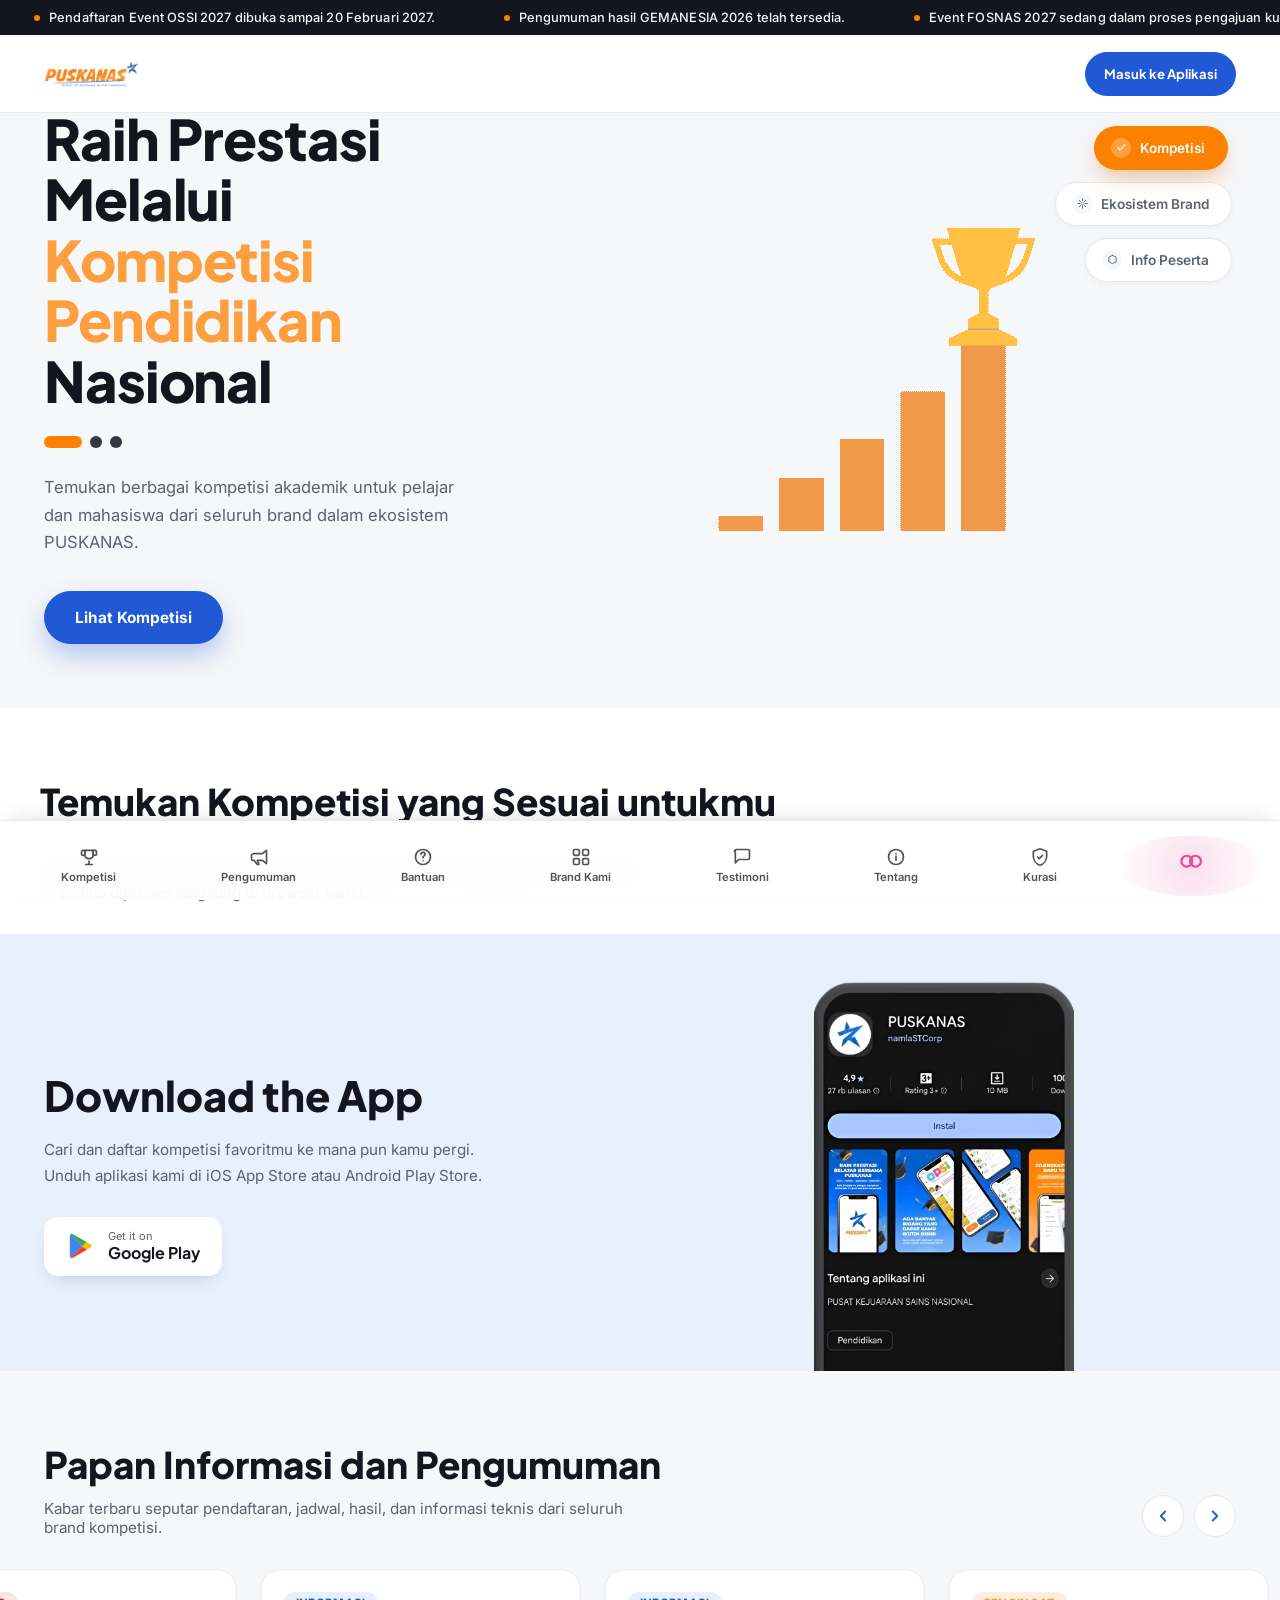
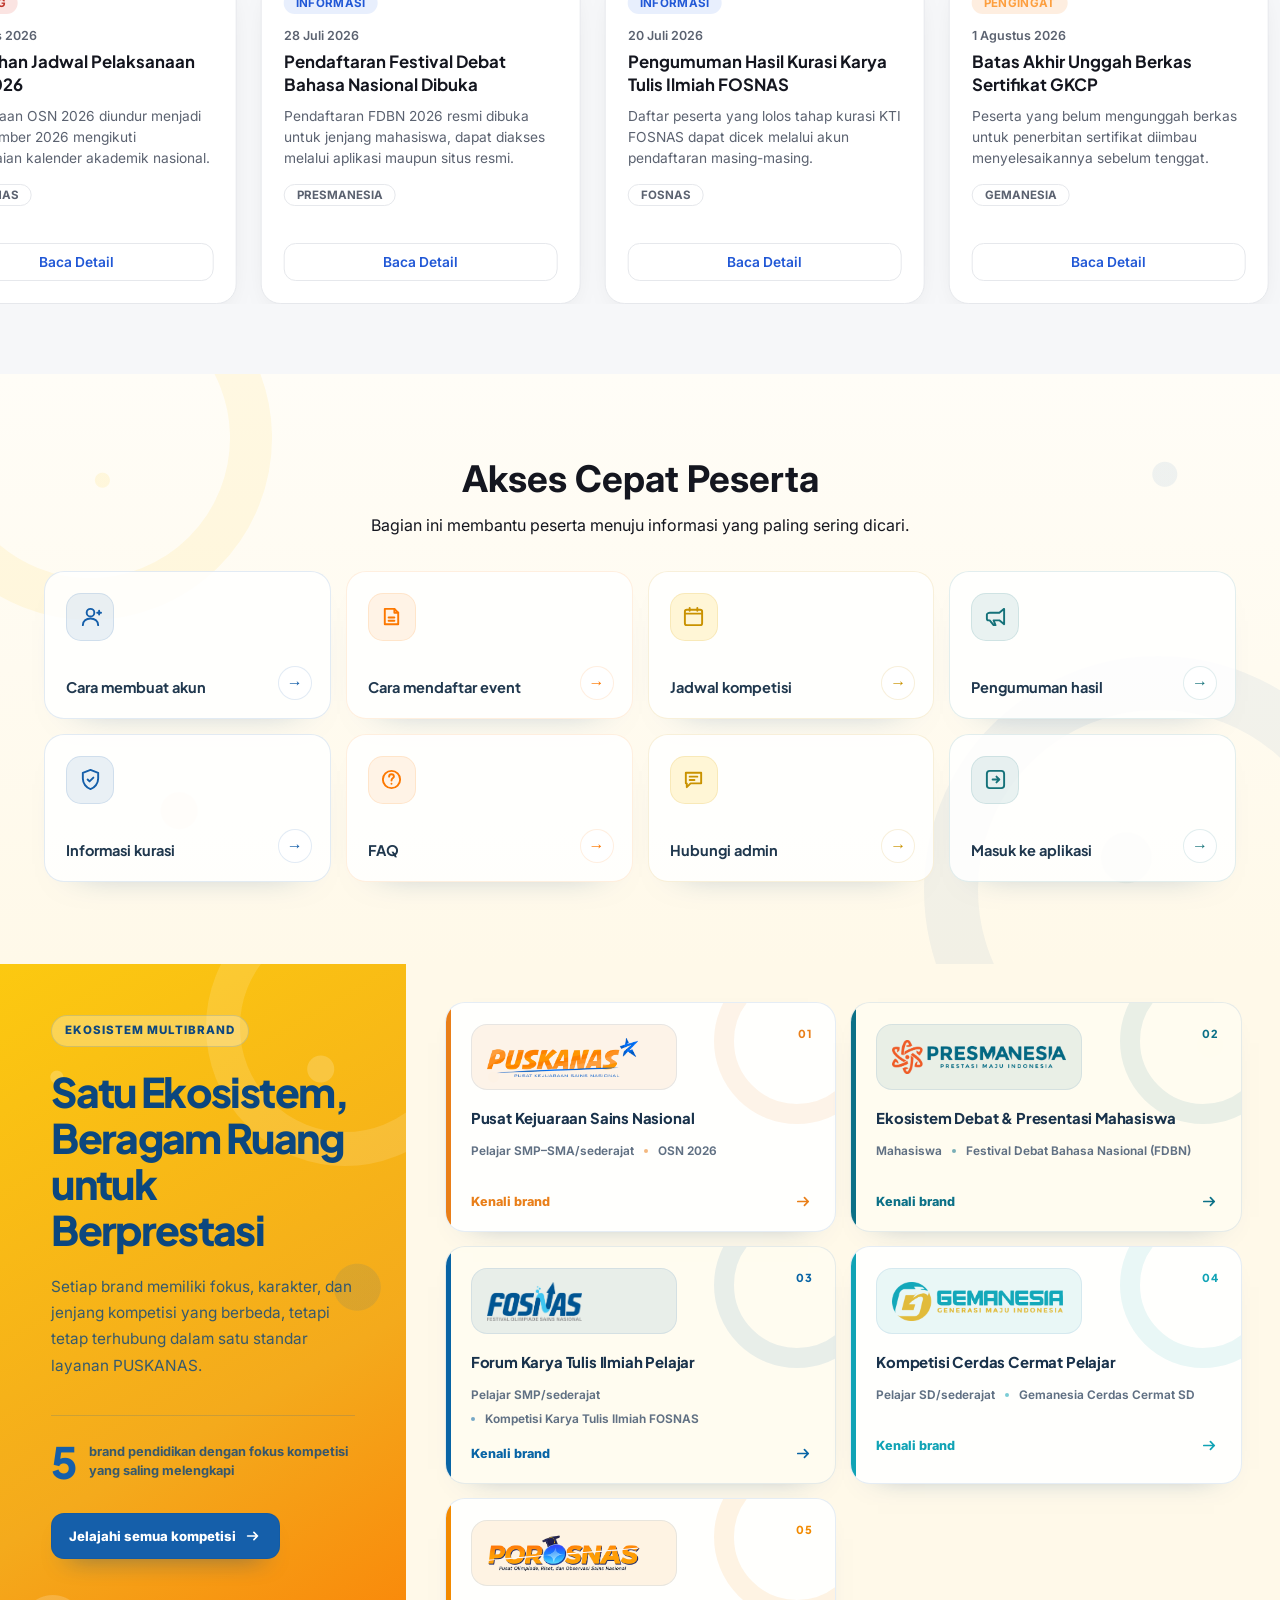
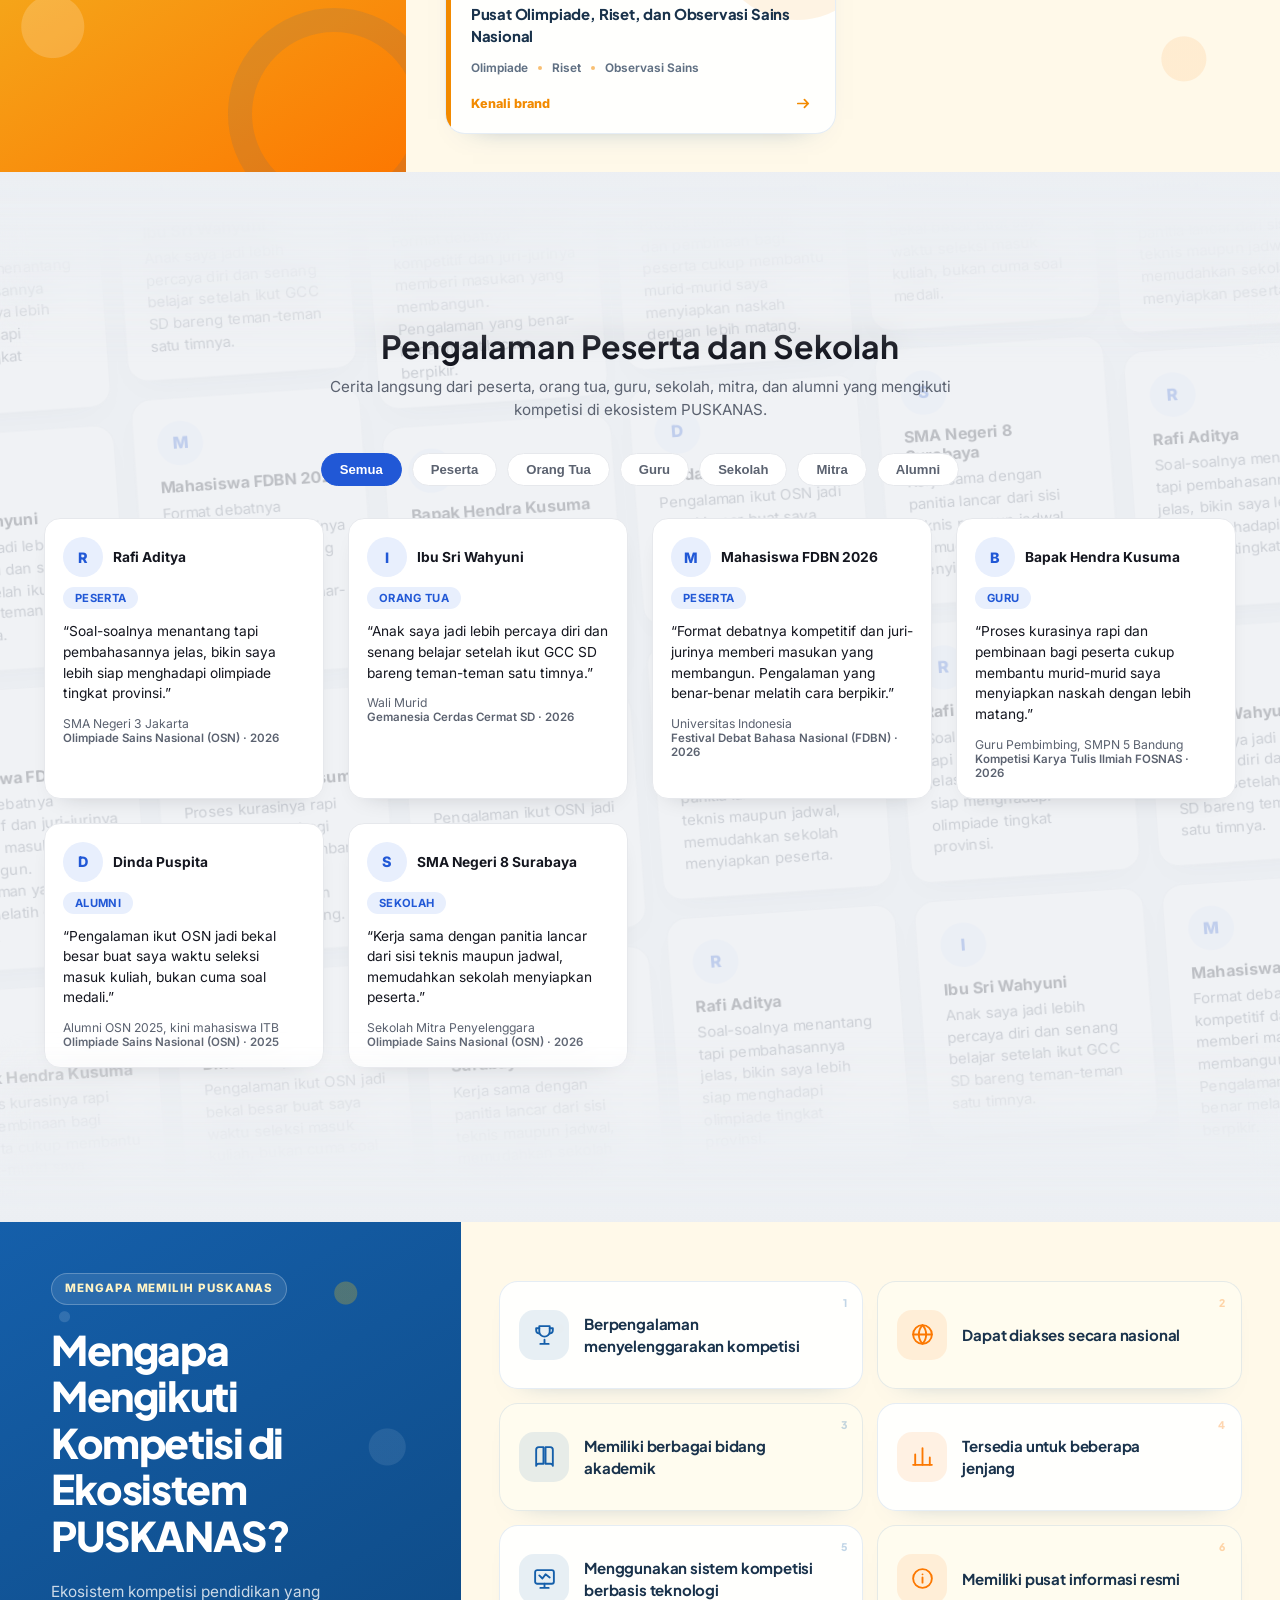
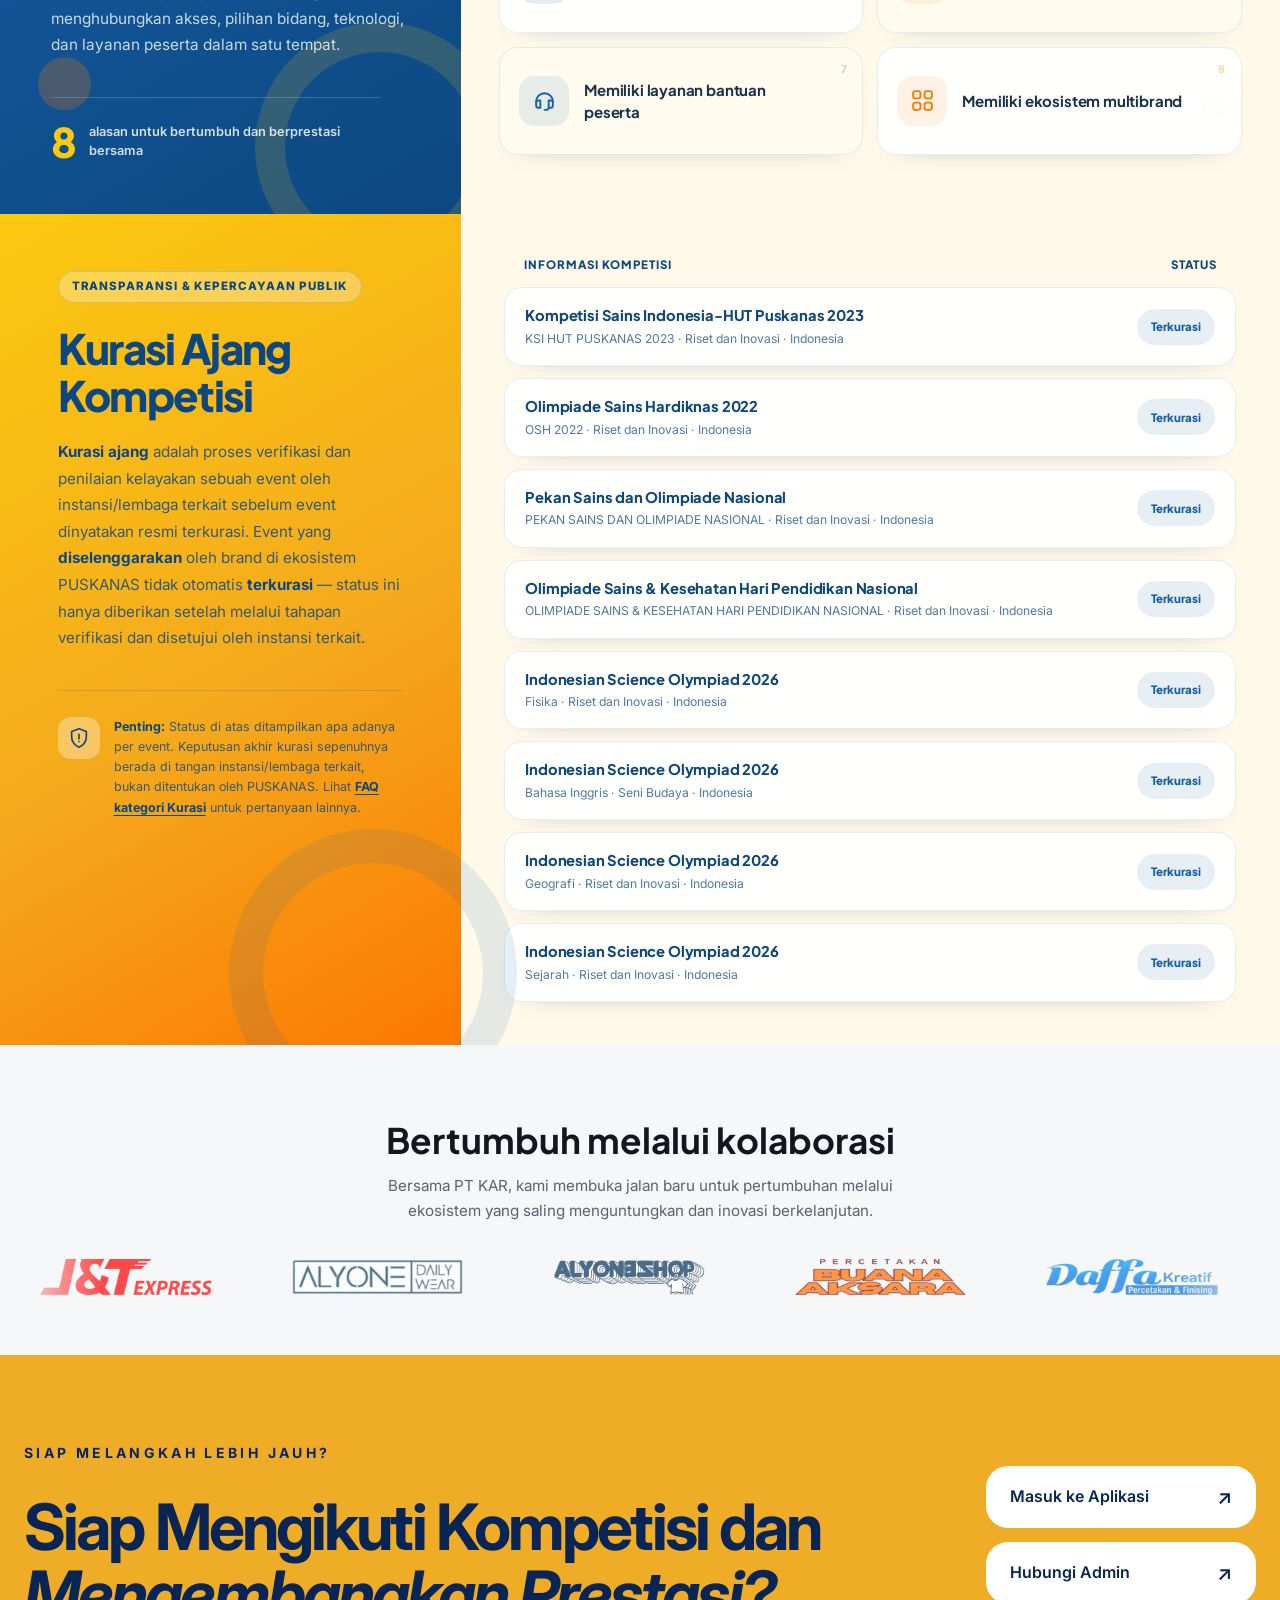
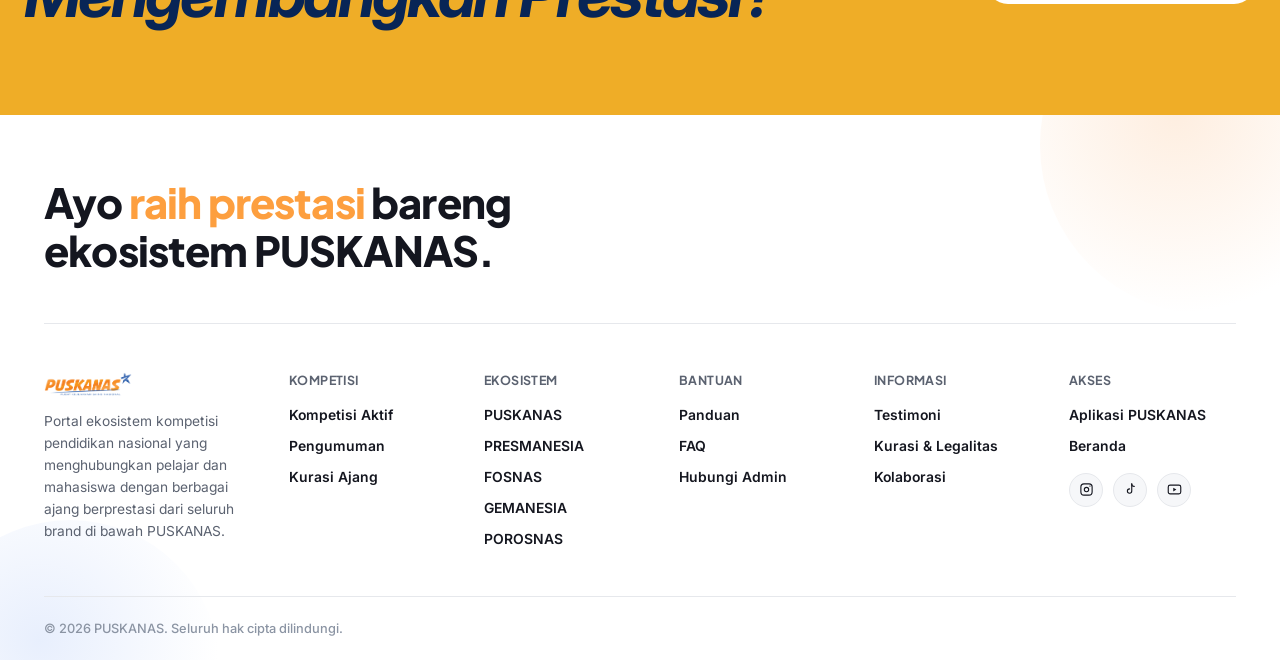
==== index.html @ dc65a358 "p" ====
<!DOCTYPE html>
<html lang="id">
<head>
<meta charset="UTF-8">
<meta name="viewport" content="width=device-width, initial-scale=1.0">
<title>PUSKANAS — Hero Section</title>
<link rel="preconnect" href="https://fonts.googleapis.com">
<link rel="preconnect" href="https://fonts.gstatic.com" crossorigin>
<link href="https://fonts.googleapis.com/css2?family=Plus+Jakarta+Sans:wght@500;600;700;800&family=Inter:wght@400;500;600&display=swap" rel="stylesheet">
<link rel="stylesheet" href="style.css?v=kurasi-index-redesign-2">
<link rel="stylesheet" href="assets/css/brand-orbit.css">



<link rel="stylesheet" href="assets/css/components.css?v=1">
</head>
<body>
  <div class="info-bar" aria-label="Informasi dan pengumuman">
    <div class="info-track">
      <span class="info-item"><span class="dot"></span>Pendaftaran Event OSSI 2027 dibuka sampai 20 Februari 2027.</span>
      <span class="info-item"><span class="dot"></span>Pengumuman hasil GEMANESIA 2026 telah tersedia.</span>
      <span class="info-item"><span class="dot"></span>Event FOSNAS 2027 sedang dalam proses pengajuan kurasi.</span>
      <span class="info-item" aria-hidden="true"><span class="dot"></span>Pendaftaran Event OSSI 2027 dibuka sampai 20 Februari 2027.</span>
      <span class="info-item" aria-hidden="true"><span class="dot"></span>Pengumuman hasil GEMANESIA 2026 telah tersedia.</span>
      <span class="info-item" aria-hidden="true"><span class="dot"></span>Event FOSNAS 2027 sedang dalam proses pengajuan kurasi.</span>
    </div>
  </div>

  <!-- Navbar dimuat dari components/navbar.html -->
  <div id="site-navbar"></div>

  <div class="wrap">

    <div class="hero">
      <!-- LEFT -->
      <div>
        <h1 id="slideTitle" class="hero-fade">Raih Prestasi Melalui <span class="hl">Kompetisi Pendidikan</span> Nasional</h1>

        <div class="indicator" id="indicator">
          <div class="seg active" data-i="0"></div>
          <div class="seg" data-i="1"></div>
          <div class="seg" data-i="2"></div>
        </div>

        <p class="lede hero-fade" id="slideDesc">Temukan berbagai kompetisi akademik untuk pelajar dan mahasiswa dari seluruh brand dalam ekosistem PUSKANAS.</p>

        <a href="#" class="btn-primary hero-fade" id="slideCta">Lihat Kompetisi</a>
      </div>

      <!-- RIGHT -->
      <div class="visual">
        <div class="photo-slot" id="photoSlot">
          <img id="photoImg" class="photo-img" alt="Ilustrasi hero PUSKANAS">

          <!-- Gambar untuk panel "Ekosistem Brand": animasi 5 logo brand berputar, menggantikan foto statis khusus di slide ini -->
          <section class="brand-orbit" id="brandOrbit" aria-labelledby="brandOrbitTitle">
            <div class="brand-orbit__stage" data-brand-orbit>
              <div class="brand-orbit__glow" aria-hidden="true"></div>
              <div class="brand-orbit__ring brand-orbit__ring--outer" aria-hidden="true"></div>
              <div class="brand-orbit__ring brand-orbit__ring--inner" aria-hidden="true"></div>

              <div class="brand-orbit__hub">
                <span class="brand-orbit__hub-icon" aria-hidden="true">
                  <svg viewBox="0 0 64 64" role="img">
                    <path d="M8 25 32 13l24 12-24 12L8 25Z"/>
                    <path d="M17 31v12c8 7 22 7 30 0V31"/>
                    <path d="M54 27v16"/>
                  </svg>
                </span>
                <!-- <h3 id="brandOrbitTitle">Ekosistem<br>PUSKANAS</h3>
                <p>Satu ekosistem pendidikan</p> -->
              </div>

              <div class="brand-orbit__item" style="--orbit-delay: 0s;">
                <div class="brand-orbit__counter-rotation" style="--orbit-delay: 0s;">
                  <article class="brand-card">
                    <img src="assets/images/puskanas.webp" alt="Logo PUSKANAS" draggable="false">
        </article>
                </div>
              </div>

              <div class="brand-orbit__item" style="--orbit-delay: -4s;">
                <div class="brand-orbit__counter-rotation" style="--orbit-delay: -4s;">
                  <article class="brand-card">
                    <img src="assets/images/gemanesia.webp" alt="Logo GEMANESIA" draggable="false">
        </article>
                </div>
              </div>

              <div class="brand-orbit__item" style="--orbit-delay: -8s;">
                <div class="brand-orbit__counter-rotation" style="--orbit-delay: -8s;">
                  <article class="brand-card">
                    <img src="assets/images/presmanesia.webp" alt="Logo PRESMANESIA" draggable="false">
        </article>
                </div>
              </div>

              <div class="brand-orbit__item" style="--orbit-delay: -12s;">
                <div class="brand-orbit__counter-rotation" style="--orbit-delay: -12s;">
                  <article class="brand-card">
                    <img src="assets/images/fosnas.webp" alt="Logo FOSNAS" draggable="false">
        </article>
                </div>
              </div>

              <div class="brand-orbit__item" style="--orbit-delay: -16s;">
                <div class="brand-orbit__counter-rotation" style="--orbit-delay: -16s;">
                  <article class="brand-card brand-card--porosnas">
                    <img src="assets/images/porosnas.png" alt="Logo POROSNAS" draggable="false">
                  </article>
                </div>
              </div>

             
            </div>
          </section>
        </div>

        <!-- Gambar akan otomatis berganti tiap panel aktif berubah, membaca dari hero-1.gif, assets/images/hero-2.png, hero-3.png.
             Selama file belum diunggah ke folder tersebut, kotak placeholder di atas akan tetap tampil sebagai penanda. -->

        <div class="pill-stack" id="pillStack">
          <button class="pill active" data-i="0">
            <span class="dot"><svg viewBox="0 0 24 24" fill="none"><path d="M20 6L9 17L4 12" stroke-width="2.4" stroke-linecap="round" stroke-linejoin="round"/></svg></span>
            Kompetisi
          </button>
          <button class="pill outline" data-i="1">
            <span class="dot"><svg viewBox="0 0 24 24" fill="none"><circle cx="12" cy="12" r="3"/><path d="M12 2V6M12 18V22M4.9 4.9L7.8 7.8M16.2 16.2L19.1 19.1M2 12H6M18 12H22M4.9 19.1L7.8 16.2M16.2 7.8L19.1 4.9" stroke-width="2" stroke-linecap="round"/></svg></span>
            Ekosistem Brand
          </button>
          <button class="pill outline" data-i="2">
            <span class="dot"><svg viewBox="0 0 24 24" fill="none"><path d="M12 3L4 7V17L12 21L20 17V7L12 3Z" stroke-width="2" stroke-linecap="round" stroke-linejoin="round"/></svg></span>
            Info Peserta
          </button>
        </div>


      </div>
    </div>
  </div>
 
  <section class="komp-filter" id="filter-kompetisi">
    <div class="komp-filter-inner">
      <h2>Temukan Kompetisi yang Sesuai untukmu</h2>
      <p>Saring kompetisi berdasarkan brand, jenjang, status, bulan pelaksanaan, dan metode — semua diproses langsung di browser kamu.</p>
      <section class="download-app">
        <div class="download-app-inner">
          <div class="download-copy">
            <h2>Download the App</h2>
            <p>Cari dan daftar kompetisi favoritmu ke mana pun kamu pergi. Unduh aplikasi kami di iOS App Store atau Android Play Store.</p>
            <div class="store-badges">

              <a href="#" class="store-badge">
      
  <svg
    class="google-play-icon"
    viewBox="0 0 24 24"
    aria-hidden="true"
  >
    <path
      fill="#4285F4"
      d="M3.61 2.65c-.34.36-.54.92-.54 1.64v15.42c0 .72.2 1.28.55 1.64l.1.08L13 12.15v-.29L3.71 2.57l-.1.08z"
    />
    <path
      fill="#FBBC04"
      d="M16.2 15.35l-3.2-3.2v-.3l3.21-3.21 3.63 2.06c1.04.59 1.04 1.55 0 2.14l-3.64 2.51z"
    />
    <path
      fill="#EA4335"
      d="M13 12.15l-9.34 9.28c.35.36 1.02.4 1.86-.07l10.93-6.2-3.45-3.01z"
    />
    <path
      fill="#34A853"
      d="M13 11.85l3.45-3-10.93-6.2c-.84-.48-1.51-.43-1.86-.07L13 11.85z"
    />
  </svg>

  <span>
    <small>Get it on</small>
    <strong>Google Play</strong>
  </span>
</a>

            </div>
          </div>
    
          <div class="phone-mockup">
            <!-- TODO: nanti kalau sudah ada gambar HP, ganti div ini jadi:
                 <img src="nama-file.jpg" alt="Preview aplikasi PUSKANAS di HP" class="phone-image"> -->
            <div class="phone-image" role="img" aria-label="Preview aplikasi PUSKANAS di HP"><img src="gambarhp.png" alt=""></div>
          </div>
        </div>
      </section>
</div>
</section>

  <section class="papan-pengumuman" id="papan-pengumuman">
    <div class="papan-inner">
      <div class="papan-head">
        <div>
          <h2>Papan Informasi dan Pengumuman</h2>
          <p>Kabar terbaru seputar pendaftaran, jadwal, hasil, dan informasi teknis dari seluruh brand kompetisi.</p>
        </div>
        <div class="papan-nav">
          <button type="button" class="papan-nav-btn" id="papanPrev" aria-label="Pengumuman sebelumnya">
            <svg width="18" height="18" viewBox="0 0 24 24" fill="none" stroke="currentColor" stroke-width="2.4" stroke-linecap="round" stroke-linejoin="round" aria-hidden="true"><path d="M15 18l-6-6 6-6"/></svg>
          </button>
          <button type="button" class="papan-nav-btn" id="papanNext" aria-label="Pengumuman berikutnya">
            <svg width="18" height="18" viewBox="0 0 24 24" fill="none" stroke="currentColor" stroke-width="2.4" stroke-linecap="round" stroke-linejoin="round" aria-hidden="true"><path d="M9 6l6 6-6 6"/></svg>
          </button>
        </div>
      </div>

      <div class="papan-marquee">
        <div class="papan-track" id="papanTrack">
          <article class="papan-card">
            <span class="papan-badge is-penting">Penting</span>
            <time class="papan-date" datetime="2026-08-05">5 Agustus 2026</time>
            <h3>Perubahan Jadwal Pelaksanaan OSN 2026</h3>
            <p class="papan-ringkasan">Pelaksanaan OSN 2026 diundur menjadi 22 September 2026 mengikuti penyesuaian kalender akademik nasional.</p>
            <span class="papan-brand">PUSKANAS</span>
            <a href="pengumuman.html?id=osn-2026-jadwal" class="komp-cta-secondary">Baca Detail</a>
        </article>

          <article class="papan-card">
            <span class="papan-badge is-informasi">Informasi</span>
            <time class="papan-date" datetime="2026-07-28">28 Juli 2026</time>
            <h3>Pendaftaran Festival Debat Bahasa Nasional Dibuka</h3>
            <p class="papan-ringkasan">Pendaftaran FDBN 2026 resmi dibuka untuk jenjang mahasiswa, dapat diakses melalui aplikasi maupun situs resmi.</p>
            <span class="papan-brand">PRESMANESIA</span>
            <a href="pengumuman.html?id=fdbn-pendaftaran" class="komp-cta-secondary">Baca Detail</a>
        </article>

          <article class="papan-card">
            <span class="papan-badge is-informasi">Informasi</span>
            <time class="papan-date" datetime="2026-07-20">20 Juli 2026</time>
            <h3>Pengumuman Hasil Kurasi Karya Tulis Ilmiah FOSNAS</h3>
            <p class="papan-ringkasan">Daftar peserta yang lolos tahap kurasi KTI FOSNAS dapat dicek melalui akun pendaftaran masing-masing.</p>
            <span class="papan-brand">FOSNAS</span>
            <a href="pengumuman.html?id=kti-fosnas-hasil" class="komp-cta-secondary">Baca Detail</a>
        </article>

          <article class="papan-card">
            <span class="papan-badge is-pengingat">Pengingat</span>
            <time class="papan-date" datetime="2026-08-01">1 Agustus 2026</time>
            <h3>Batas Akhir Unggah Berkas Sertifikat GKCP</h3>
            <p class="papan-ringkasan">Peserta yang belum mengunggah berkas untuk penerbitan sertifikat diimbau menyelesaikannya sebelum tenggat.</p>
            <span class="papan-brand">GEMANESIA</span>
            <a href="pengumuman.html?id=gkcp-sertifikat" class="komp-cta-secondary">Baca Detail</a>
        </article>

          <article class="papan-card">
            <span class="papan-badge is-informasi">Informasi</span>
            <time class="papan-date" datetime="2026-07-15">15 Juli 2026</time>
            <h3>Pemeliharaan Sistem Aplikasi PUSKANAS</h3>
            <p class="papan-ringkasan">Aplikasi akan mengalami pemeliharaan terjadwal sehingga pendaftaran dan pengiriman berkas bisa terganggu sementara.</p>
            <span class="papan-brand">PUSKANAS</span>
            <a href="pengumuman.html?id=puskanas-pemeliharaan" class="komp-cta-secondary">Baca Detail</a>
        </article>

          <article class="papan-card is-tuntas">
            <span class="papan-badge is-selesai">Selesai</span>
            <time class="papan-date" datetime="2026-06-30">30 Juni 2026</time>
            <h3>Pengiriman Piala dan Sertifikat PPSC 2026 Selesai</h3>
            <p class="papan-ringkasan">Seluruh piala dan sertifikat pemenang Puskanas Physics and Science Challenge telah dikirimkan ke alamat pemenang.</p>
            <span class="papan-brand">PUSKANAS</span>
            <a href="pengumuman.html?id=ppsc-2026-selesai" class="komp-cta-secondary">Baca Detail</a>
        </article>

          <!-- duplikat untuk loop marquee tanpa jeda; disembunyikan dari pembaca layar & keyboard -->
          <article class="papan-card" aria-hidden="true">
            <span class="papan-badge is-penting">Penting</span>
            <time class="papan-date" datetime="2026-08-05">5 Agustus 2026</time>
            <h3>Perubahan Jadwal Pelaksanaan OSN 2026</h3>
            <p class="papan-ringkasan">Pelaksanaan OSN 2026 diundur menjadi 22 September 2026 mengikuti penyesuaian kalender akademik nasional.</p>
            <span class="papan-brand">PUSKANAS</span>
            <a href="pengumuman.html?id=osn-2026-jadwal" class="komp-cta-secondary" tabindex="-1">Baca Detail</a>
        </article>

          <article class="papan-card" aria-hidden="true">
            <span class="papan-badge is-informasi">Informasi</span>
            <time class="papan-date" datetime="2026-07-28">28 Juli 2026</time>
            <h3>Pendaftaran Festival Debat Bahasa Nasional Dibuka</h3>
            <p class="papan-ringkasan">Pendaftaran FDBN 2026 resmi dibuka untuk jenjang mahasiswa, dapat diakses melalui aplikasi maupun situs resmi.</p>
            <span class="papan-brand">PRESMANESIA</span>
            <a href="pengumuman.html?id=fdbn-pendaftaran" class="komp-cta-secondary" tabindex="-1">Baca Detail</a>
        </article>

          <article class="papan-card" aria-hidden="true">
            <span class="papan-badge is-informasi">Informasi</span>
            <time class="papan-date" datetime="2026-07-20">20 Juli 2026</time>
            <h3>Pengumuman Hasil Kurasi Karya Tulis Ilmiah FOSNAS</h3>
            <p class="papan-ringkasan">Daftar peserta yang lolos tahap kurasi KTI FOSNAS dapat dicek melalui akun pendaftaran masing-masing.</p>
            <span class="papan-brand">FOSNAS</span>
            <a href="pengumuman.html?id=kti-fosnas-hasil" class="komp-cta-secondary" tabindex="-1">Baca Detail</a>
        </article>

          <article class="papan-card" aria-hidden="true">
            <span class="papan-badge is-pengingat">Pengingat</span>
            <time class="papan-date" datetime="2026-08-01">1 Agustus 2026</time>
            <h3>Batas Akhir Unggah Berkas Sertifikat GKCP</h3>
            <p class="papan-ringkasan">Peserta yang belum mengunggah berkas untuk penerbitan sertifikat diimbau menyelesaikannya sebelum tenggat.</p>
            <span class="papan-brand">GEMANESIA</span>
            <a href="pengumuman.html?id=gkcp-sertifikat" class="komp-cta-secondary" tabindex="-1">Baca Detail</a>
        </article>

          <article class="papan-card" aria-hidden="true">
            <span class="papan-badge is-informasi">Informasi</span>
            <time class="papan-date" datetime="2026-07-15">15 Juli 2026</time>
            <h3>Pemeliharaan Sistem Aplikasi PUSKANAS</h3>
            <p class="papan-ringkasan">Aplikasi akan mengalami pemeliharaan terjadwal sehingga pendaftaran dan pengiriman berkas bisa terganggu sementara.</p>
            <span class="papan-brand">PUSKANAS</span>
            <a href="pengumuman.html?id=puskanas-pemeliharaan" class="komp-cta-secondary" tabindex="-1">Baca Detail</a>
        </article>

          <article class="papan-card is-tuntas" aria-hidden="true">
            <span class="papan-badge is-selesai">Selesai</span>
            <time class="papan-date" datetime="2026-06-30">30 Juni 2026</time>
            <h3>Pengiriman Piala dan Sertifikat PPSC 2026 Selesai</h3>
            <p class="papan-ringkasan">Seluruh piala dan sertifikat pemenang Puskanas Physics and Science Challenge telah dikirimkan ke alamat pemenang.</p>
            <span class="papan-brand">PUSKANAS</span>
            <a href="pengumuman.html?id=ppsc-2026-selesai" class="komp-cta-secondary" tabindex="-1">Baca Detail</a>
        </article>
        </div>
      </div>
    </div>
  </section>

  <section class="akses-cepat" id="akses-cepat">
    <div class="akses-cepat-inner">
      <div class="akses-cepat-head">
        <h2>Akses Cepat Peserta</h2>
        <p>Bagian ini membantu peserta menuju informasi yang paling sering dicari.</p>
      </div>

      <nav class="akses-grid" aria-label="Menu akses cepat">
        <a href="panduan.html#akun" class="akses-item">
          <span class="akses-ic"><svg viewBox="0 0 24 24" fill="none" stroke-linecap="round" stroke-linejoin="round"><circle cx="12" cy="8" r="4" stroke-width="2"/><path d="M4 21C4 17 7.5 14 12 14C16.5 14 20 17 20 21" stroke-width="2"/><path d="M19 8H23M21 6V10" stroke-width="2"/></svg></span>
          Cara membuat akun
        </a>
        <a href="panduan.html#daftar" class="akses-item">
          <span class="akses-ic"><svg viewBox="0 0 24 24" fill="none" stroke-linecap="round" stroke-linejoin="round"><path d="M5 4H15L19 8V20H5V4Z" stroke-width="2"/><path d="M15 4V8H19" stroke-width="2"/><path d="M9 13H15M9 16.5H15" stroke-width="2"/></svg></span>
          Cara mendaftar event
        </a>
        <a href="#filter-kompetisi" class="akses-item">
          <span class="akses-ic"><svg viewBox="0 0 24 24" fill="none" stroke-linecap="round" stroke-linejoin="round"><rect x="3" y="5" width="18" height="16" rx="2" stroke-width="2"/><path d="M3 9H21" stroke-width="2"/><path d="M8 3V6M16 3V6" stroke-width="2"/></svg></span>
          Jadwal kompetisi
        </a>
        <a href="#papan-pengumuman" class="akses-item">
          <span class="akses-ic"><svg viewBox="0 0 24 24" fill="none" stroke-linecap="round" stroke-linejoin="round"><path d="M3 10V14C3 15 4 16 5 16H6L10 21H12L10 16H16L21 20V4L16 8H10H6C5 8 3 9 3 10Z" stroke-width="2"/></svg></span>
          Pengumuman hasil
        </a>
        <a href="#kurasi" class="akses-item">
          <span class="akses-ic"><svg viewBox="0 0 24 24" fill="none" stroke-linecap="round" stroke-linejoin="round"><path d="M12 2L20 5V11C20 16 16.5 20.5 12 22C7.5 20.5 4 16 4 11V5L12 2Z" stroke-width="2"/><path d="M9 12L11 14L15 10" stroke-width="2"/></svg></span>
          Informasi kurasi
        </a>
        <a href="faq.html" class="akses-item">
          <span class="akses-ic"><svg viewBox="0 0 24 24" fill="none" stroke-linecap="round" stroke-linejoin="round"><circle cx="12" cy="12" r="9" stroke-width="2"/><path d="M9.5 9C9.5 7.5 10.5 6.5 12 6.5C13.5 6.5 14.5 7.5 14.5 9C14.5 10.5 12 10.5 12 13" stroke-width="2"/><circle cx="12" cy="16.5" r="1" fill="currentColor" stroke="none"/></svg></span>
          FAQ
        </a>
        <a href="panduan.html#admin" class="akses-item">
          <span class="akses-ic"><svg viewBox="0 0 24 24" fill="none" stroke-linecap="round" stroke-linejoin="round"><path d="M4 5H20V16H9L5 20V16H4V5Z" stroke-width="2"/><path d="M8 9H16M8 12.5H13" stroke-width="2"/></svg></span>
          Hubungi admin
        </a>
        <a href="https://app.puskanas.id/" class="akses-item" target="_blank" rel="noopener">
          <span class="akses-ic"><svg viewBox="0 0 24 24" fill="none" stroke-linecap="round" stroke-linejoin="round"><rect x="3" y="3" width="18" height="18" rx="3" stroke-width="2"/><path d="M9 12H16M16 12L13 9M16 12L13 15" stroke-width="2"/></svg></span>
          Masuk ke aplikasi
        </a>
      </nav>
    </div>
  </section>

  <section class="ekosistem-brand" id="ekosistem-brand" aria-labelledby="ekosistemTitle">
    <div class="ekosistem-inner">
      <div class="ekosistem-panel">
        <div class="ekosistem-intro">
          <span class="ekosistem-eyebrow">Ekosistem multibrand</span>
          <h2 id="ekosistemTitle">Satu Ekosistem, Beragam Ruang untuk Berprestasi</h2>
          <p>Setiap brand memiliki fokus, karakter, dan jenjang kompetisi yang berbeda, tetapi tetap terhubung dalam satu standar layanan PUSKANAS.</p>

          <div class="ekosistem-summary" aria-label="Lima brand dalam ekosistem PUSKANAS">
            <strong>5</strong>
            <span>brand pendidikan dengan fokus kompetisi yang saling melengkapi</span>
          </div>

          <a class="ekosistem-all-link" href="#filter-kompetisi">
            Jelajahi semua kompetisi
            <svg viewBox="0 0 20 20" fill="none" aria-hidden="true">
              <path d="M4 10h11M11 6l4 4-4 4" stroke="currentColor" stroke-width="1.8" stroke-linecap="round" stroke-linejoin="round"/>
            </svg>
          </a>
        </div>

        <div class="ekosistem-content">
          <div class="ekosistem-grid" id="ekosistemGrid" aria-label="Daftar brand dalam ekosistem PUSKANAS">
            <!-- Kartu brand dirender otomatis oleh ekosistem-brand.js dari data-brand.js -->
          </div>


        </div>
      </div>
    </div>
  </section>

  <section class="testimoni-section" id="testimoni">
    <div class="testimoni-bg" id="testimoniBg" aria-hidden="true"></div>
    <div class="testimoni-inner">
      <div class="testimoni-head">
        <h2>Pengalaman Peserta dan Sekolah</h2>
        <p>Cerita langsung dari peserta, orang tua, guru, sekolah, mitra, dan alumni yang mengikuti kompetisi di ekosistem PUSKANAS.</p>
      </div>

      <div class="testimoni-filter" id="testimoniFilter" role="group" aria-label="Saring testimoni berdasarkan sumber">
        <button type="button" class="testimoni-chip is-active" data-sumber="semua">Semua</button>
        <button type="button" class="testimoni-chip" data-sumber="peserta">Peserta</button>
        <button type="button" class="testimoni-chip" data-sumber="orangtua">Orang Tua</button>
        <button type="button" class="testimoni-chip" data-sumber="guru">Guru</button>
        <button type="button" class="testimoni-chip" data-sumber="sekolah">Sekolah</button>
        <button type="button" class="testimoni-chip" data-sumber="mitra">Mitra</button>
        <button type="button" class="testimoni-chip" data-sumber="alumni">Alumni</button>
      </div>

      <div class="testimoni-grid" id="testimoniGrid"></div>
      <p class="testimoni-empty" id="testimoniEmpty" hidden>Belum ada testimoni untuk kategori ini.</p>
    </div>
  </section>

  <section class="alasan-section" id="alasan" aria-labelledby="alasanTitle">
    <div class="alasan-inner">
      <div class="alasan-panel">
        <div class="alasan-intro">
          <span class="alasan-eyebrow">Mengapa memilih PUSKANAS</span>
          <h2 id="alasanTitle">Mengapa Mengikuti Kompetisi di Ekosistem PUSKANAS?</h2>
          <p>Ekosistem kompetisi pendidikan yang menghubungkan akses, pilihan bidang, teknologi, dan layanan peserta dalam satu tempat.</p>

          <div class="alasan-summary" aria-label="Delapan alasan memilih ekosistem PUSKANAS">
            <strong>8</strong>
            <span>alasan untuk bertumbuh dan berprestasi bersama</span>
          </div>
        </div>

        <div class="alasan-content">
          <div class="alasan-grid">
            <article class="alasan-card">
              <span class="alasan-number" aria-hidden="true">1</span>
              <span class="alasan-icon" aria-hidden="true">
                <svg viewBox="0 0 24 24" fill="none" stroke="currentColor" stroke-width="1.8" stroke-linecap="round" stroke-linejoin="round">
                  <path d="M8 21h8M12 17v4M7 4h10v5a5 5 0 0 1-10 0V4Z"/>
                  <path d="M7 6H4v2a3 3 0 0 0 3 3M17 6h3v2a3 3 0 0 1-3 3"/>
                </svg>
              </span>
              <h3>Berpengalaman menyelenggarakan kompetisi</h3>
            </article>

            <article class="alasan-card">
              <span class="alasan-number" aria-hidden="true">2</span>
              <span class="alasan-icon" aria-hidden="true">
                <svg viewBox="0 0 24 24" fill="none" stroke="currentColor" stroke-width="1.8" stroke-linecap="round" stroke-linejoin="round">
                  <circle cx="12" cy="12" r="9"/>
                  <path d="M3 12h18M12 3c2.3 2.5 3.5 5.5 3.5 9S14.3 18.5 12 21M12 3C9.7 5.5 8.5 8.5 8.5 12S9.7 18.5 12 21"/>
                </svg>
              </span>
              <h3>Dapat diakses secara nasional</h3>
            </article>

            <article class="alasan-card">
              <span class="alasan-number" aria-hidden="true">3</span>
              <span class="alasan-icon" aria-hidden="true">
                <svg viewBox="0 0 24 24" fill="none" stroke="currentColor" stroke-width="1.8" stroke-linecap="round" stroke-linejoin="round">
                  <path d="M4 5.5A2.5 2.5 0 0 1 6.5 3H11v16H6.5A2.5 2.5 0 0 0 4 21V5.5ZM20 5.5A2.5 2.5 0 0 0 17.5 3H13v16h4.5A2.5 2.5 0 0 1 20 21V5.5Z"/>
                </svg>
              </span>
              <h3>Memiliki berbagai bidang akademik</h3>
            </article>

            <article class="alasan-card">
              <span class="alasan-number" aria-hidden="true">4</span>
              <span class="alasan-icon" aria-hidden="true">
                <svg viewBox="0 0 24 24" fill="none" stroke="currentColor" stroke-width="1.8" stroke-linecap="round" stroke-linejoin="round">
                  <path d="M5 20V10M12 20V4M19 20v-7"/>
                  <path d="M3 20h18"/>
                </svg>
              </span>
              <h3>Tersedia untuk beberapa jenjang</h3>
            </article>

            <article class="alasan-card">
              <span class="alasan-number" aria-hidden="true">5</span>
              <span class="alasan-icon" aria-hidden="true">
                <svg viewBox="0 0 24 24" fill="none" stroke="currentColor" stroke-width="1.8" stroke-linecap="round" stroke-linejoin="round">
                  <rect x="3" y="4" width="18" height="13" rx="2"/>
                  <path d="M8 21h8M12 17v4M7 9l3 3 3-4 4 3"/>
                </svg>
              </span>
              <h3>Menggunakan sistem kompetisi berbasis teknologi</h3>
            </article>

            <article class="alasan-card">
              <span class="alasan-number" aria-hidden="true">6</span>
              <span class="alasan-icon" aria-hidden="true">
                <svg viewBox="0 0 24 24" fill="none" stroke="currentColor" stroke-width="1.8" stroke-linecap="round" stroke-linejoin="round">
                  <circle cx="12" cy="12" r="9"/>
                  <path d="M12 11v5M12 8h.01"/>
                </svg>
              </span>
              <h3>Memiliki pusat informasi resmi</h3>
            </article>

            <article class="alasan-card">
              <span class="alasan-number" aria-hidden="true">7</span>
              <span class="alasan-icon" aria-hidden="true">
                <svg viewBox="0 0 24 24" fill="none" stroke="currentColor" stroke-width="1.8" stroke-linecap="round" stroke-linejoin="round">
                  <path d="M4 13a8 8 0 0 1 16 0"/>
                  <path d="M4 13v4a2 2 0 0 0 2 2h2v-7H6a2 2 0 0 0-2 2ZM20 13v4a2 2 0 0 1-2 2h-2v-7h2a2 2 0 0 1 2 2ZM16 19c0 1.1-.9 2-2 2h-2"/>
                </svg>
              </span>
              <h3>Memiliki layanan bantuan peserta</h3>
            </article>

            <article class="alasan-card">
              <span class="alasan-number" aria-hidden="true">8</span>
              <span class="alasan-icon" aria-hidden="true">
                <svg viewBox="0 0 24 24" fill="none" stroke="currentColor" stroke-width="1.8" stroke-linecap="round" stroke-linejoin="round">
                  <rect x="3" y="3" width="7" height="7" rx="2"/>
                  <rect x="14" y="3" width="7" height="7" rx="2"/>
                  <rect x="3" y="14" width="7" height="7" rx="2"/>
                  <rect x="14" y="14" width="7" height="7" rx="2"/>
                </svg>
              </span>
              <h3>Memiliki ekosistem multibrand</h3>
            </article>
          </div>
        </div>
      </div>
    </div>
  </section>

  <section class="kurasi-section kurasi-v4" id="kurasi" aria-labelledby="kurasiTitle">
    <div class="kurasi-v4__inner">
      <div class="kurasi-v4__panel">
        <div class="kurasi-v4__intro">
          <span class="kurasi-eyebrow">Transparansi &amp; Kepercayaan Publik</span>
          <h2 id="kurasiTitle">Kurasi Ajang Kompetisi</h2>
          <p><strong>Kurasi ajang</strong> adalah proses verifikasi dan penilaian kelayakan sebuah event oleh instansi/lembaga terkait sebelum event dinyatakan resmi terkurasi. Event yang <strong>diselenggarakan</strong> oleh brand di ekosistem PUSKANAS tidak otomatis <strong>terkurasi</strong> — status ini hanya diberikan setelah melalui tahapan verifikasi dan disetujui oleh instansi terkait.</p>

          <aside class="kurasi-v4__disclaimer">
            <span class="kurasi-v4__disclaimer-icon" aria-hidden="true">
              <svg viewBox="0 0 24 24" fill="none" stroke="currentColor" stroke-width="1.8" stroke-linecap="round" stroke-linejoin="round">
                <path d="M12 2 20 5v6c0 5-3.5 9.5-8 11-4.5-1.5-8-6-8-11V5l8-3Z"/>
                <path d="M12 8v5M12 16h.01"/>
              </svg>
            </span>
            <p><strong>Penting:</strong> Status di atas ditampilkan apa adanya per event. Keputusan akhir kurasi sepenuhnya berada di tangan instansi/lembaga terkait, bukan ditentukan oleh PUSKANAS. Lihat <a href="faq.html">FAQ kategori Kurasi</a> untuk pertanyaan lainnya.</p>
          </aside>
        </div>

        <div class="kurasi-v4__content">
          <div class="kurasi-v4__content-head" aria-hidden="true">
            <span>Informasi Kompetisi</span>
            <span>Status</span>
          </div>
          <div class="kurasi-events" id="kurasiEvents"></div>
        </div>
      </div>
    </div>
  </section>

  <section class="kolaborasi-section" id="kolaborasi">
    <div class="kolaborasi-inner">
      <h2>Bertumbuh melalui kolaborasi</h2>
      <p>Bersama PT KAR, kami membuka jalan baru untuk pertumbuhan melalui ekosistem yang saling menguntungkan dan inovasi berkelanjutan.</p>
    </div>

    <div class="mitra-marquee" aria-label="Mitra kolaborasi PUSKANAS">
      <div class="mitra-track">
        <span class="mitra-logo"><img src="assets/images/mitra/J&T_Express_logo.webp" alt=""></span>
        <span class="mitra-logo"><img src="assets/images/mitra/logo-alyone-daily.webp" alt=""></span>
        <span class="mitra-logo"><img src="assets/images/mitra/logo-alyone-shop.webp" alt=""></span>
        <span class="mitra-logo"><img src="assets/images/mitra/logo-busana-aksara.webp" alt=""></span>
        <span class="mitra-logo"><img src="assets/images/mitra/logo-daffa-kreatif.webp" alt=""></span>
        <span class="mitra-logo"><img src="assets/images/mitra/logo-pt-multi-karya.webp" alt=""></span>
        <span class="mitra-logo"><img src="assets/images/mitra/Logo_JNE.png" alt=""></span>
        <!-- duplikat buat efek loop tak berujung -->
        <span class="mitra-logo"><img src="assets/images/mitra/J&T_Express_logo.webp" alt=""></span>
        <span class="mitra-logo"><img src="assets/images/mitra/logo-alyone-daily.webp" alt=""></span>
        <span class="mitra-logo"><img src="assets/images/mitra/logo-alyone-shop.webp" alt=""></span>
        <span class="mitra-logo"><img src="assets/images/mitra/logo-busana-aksara.webp" alt=""></span>
        <span class="mitra-logo"><img src="assets/images/mitra/logo-daffa-kreatif.webp" alt=""></span>
        <span class="mitra-logo"><img src="assets/images/mitra/logo-pt-multi-karya.webp" alt=""></span>
        <span class="mitra-logo"><img src="assets/images/mitra/Logo_JNE.png" alt=""></span>
      </div>
    </div>
  </section>

  <!-- CTA Penutup -->
<section class="closing-cta" aria-labelledby="closing-cta-title">
  <div class="closing-cta__container">
    <div class="closing-cta__content">
      <p class="closing-cta__label">SIAP MELANGKAH LEBIH JAUH?</p>

      <h2 class="closing-cta__title" id="closing-cta-title">
        Siap Mengikuti Kompetisi dan
        <span>Mengembangkan Prestasi?</span>
      </h2>
    </div>

    <div class="closing-cta__actions">
      <a
        class="closing-cta__button"
        href="#aplikasi"
        aria-label="Masuk ke Aplikasi PUSKANAS"
      >
        <span>Masuk ke Aplikasi</span>
        <span class="closing-cta__arrow" aria-hidden="true">↗</span>
      </a>
    
      <a
        class="closing-cta__button"
        href="#kontak"
        aria-label="Hubungi Admin PUSKANAS"
      >
        <span>Hubungi Admin</span>
        <span class="closing-cta__arrow" aria-hidden="true">↗</span>
      </a>
    </div>
</section>

  <!-- Footer dimuat dari components/footer.html -->
  <div id="site-footer"></div>

  <!-- Dock navigasi (urutan mengikuti urutan section halaman dari atas ke bawah) -->
  <div class="dock-wrap">
    <nav class="dock" id="dock">
      <div class="dock-item" data-target="#filter-kompetisi">
        <span class="dock-glow"></span>
        <span class="dock-face">
            <svg viewBox="0 0 24 24" fill="none" stroke-linecap="round" stroke-linejoin="round">
              <path d="M8 21H16M12 17V21M7 4H17V9C17 12 15 14 12 14C9 14 7 12 7 9V4Z" stroke-width="2"/>
              <path d="M5 4H7V8C7 9 6 10 5 10C4 10 3 9 3 8V6C3 5 4 4 5 4Z" stroke-width="2"/>
              <path d="M19 4H17V8C17 9 18 10 19 10C20 10 21 9 21 8V6C21 5 20 4 19 4Z" stroke-width="2"/>
            </svg>
            <span class="dock-label">Kompetisi</span>
        </span>
      </div>
      <div class="dock-item" data-target="#papan-pengumuman">
        <span class="dock-glow"></span>
        <span class="dock-face">
            <svg viewBox="0 0 24 24" fill="none" stroke-linecap="round" stroke-linejoin="round">
              <path d="M3 10V14C3 15 4 16 5 16H6L10 21H12L10 16H16L21 20V4L16 8H10H6C5 8 3 9 3 10Z" stroke-width="2"/>
            </svg>
            <span class="dock-label">Pengumuman</span>
        </span>
      </div>
      <div class="dock-item" data-target="#akses-cepat">
        <span class="dock-glow"></span>
        <span class="dock-face">
            <svg viewBox="0 0 24 24" fill="none" stroke-linecap="round" stroke-linejoin="round">
              <circle cx="12" cy="12" r="9" stroke-width="2"/>
              <path d="M9.5 9C9.5 7.5 10.5 6.5 12 6.5C13.5 6.5 14.5 7.5 14.5 9C14.5 10.5 12 10.5 12 13" stroke-width="2"/>
              <circle cx="12" cy="16.5" r="1" fill="#525252" stroke="none"/>
            </svg>
            <span class="dock-label">Bantuan</span>
        </span>
      </div>
      <div class="dock-item" data-target="#ekosistem-brand">
        <span class="dock-glow"></span>
        <span class="dock-face">
            <svg viewBox="0 0 24 24" fill="none" stroke-linecap="round" stroke-linejoin="round">
              <rect x="3" y="3" width="7" height="7" rx="1.5" stroke-width="2"/>
              <rect x="14" y="3" width="7" height="7" rx="1.5" stroke-width="2"/>
              <rect x="3" y="14" width="7" height="7" rx="1.5" stroke-width="2"/>
              <rect x="14" y="14" width="7" height="7" rx="1.5" stroke-width="2"/>
            </svg>
            <span class="dock-label">Brand Kami</span>
        </span>
      </div>
      <div class="dock-item" data-target="#testimoni">
        <span class="dock-glow"></span>
        <span class="dock-face">
            <svg viewBox="0 0 24 24" fill="none" stroke-linecap="round" stroke-linejoin="round">
              <path d="M3 5C3 3.9 3.9 3 5 3H19C20.1 3 21 3.9 21 5V13C21 14.1 20.1 15 19 15H8L4 19V5Z" stroke-width="2"/>
            </svg>
            <span class="dock-label">Testimoni</span>
        </span>
      </div>
      <div class="dock-item" data-target="#alasan">
        <span class="dock-glow"></span>
        <span class="dock-face">
            <svg viewBox="0 0 24 24" fill="none" stroke-linecap="round" stroke-linejoin="round">
              <circle cx="12" cy="12" r="9" stroke-width="2"/>
              <path d="M12 11V16" stroke-width="2"/>
              <circle cx="12" cy="8" r="1" fill="#525252" stroke="none"/>
            </svg>
            <span class="dock-label">Tentang</span>
        </span>
      </div>
      <div class="dock-item" data-target="#kurasi">
        <span class="dock-glow"></span>
        <span class="dock-face">
            <svg viewBox="0 0 24 24" fill="none" stroke-linecap="round" stroke-linejoin="round">
              <path d="M12 2L20 5V11C20 16 16.5 20.5 12 22C7.5 20.5 4 16 4 11V5L12 2Z" stroke-width="2"/>
              <path d="M9 12L11 14L15 10" stroke-width="2"/>
            </svg>
            <span class="dock-label">Kurasi</span>
        </span>
      </div>
      <div class="dock-item" data-target="#kolaborasi">
        <span class="dock-glow"></span>
        <span class="dock-face">
            <svg viewBox="0 0 24 24" fill="none" stroke-linecap="round" stroke-linejoin="round">
              <circle cx="8" cy="12" r="5" stroke-width="2"/>
              <circle cx="16" cy="12" r="5" stroke-width="2"/>
            </svg>
            <span class="dock-label">Kolaborasi</span>
        </span>
      </div>
    </nav>
  </div>

<script src="data-kompetisi.js"></script>
<script src="data-testimoni.js"></script>
<script src="testimoni.js"></script>
<script src="data-brand.js"></script>
<script src="ekosistem-brand.js"></script>
<script src="assets/js/brand-orbit.js"></script>
<script src="data-kurasi.js"></script>
<script src="kurasi-events.js"></script>
<script src="main.js"></script>
<script src="assets/js/components.js?v=1" defer></script>
</body>
</html>
---- style.css ----
:root {
  --blue-700: #173c8a;
  --blue-600: #2158d6;
  --blue-100: #e8effd;
  --orange-500: #fd8100;
  --orange-600: #fd9f3f;
  --orange-100: #feeee0;
  --ink-900: #14161f;
  --body-600: #5b6270;
  --bg: #f6f7f9;
  --white: #ffffff;
  --line: #e6e8ec;
  --red-600: #c0362c;
  --red-100: #fbe4e2;
}

* {
  box-sizing: border-box;
  margin: 0;
  padding: 0;
}
html {
  overflow-x: hidden;
}
body {
  font-family: "Inter", sans-serif;
  background: var(--bg);
  color: var(--ink-900);
  -webkit-font-smoothing: antialiased;
  overflow-x: hidden;
  padding-top: 76px; /* ruang untuk info-bar fixed di atas header */
}

.wrap {
  max-width: 1360px;
  margin: 0 auto;
  padding: 32px 44px 64px;
}

/* ---------- Information Bar (marquee) ---------- */
.info-bar {
  position: fixed;
  top: 0;
  left: 0;
  z-index: 41;
  background: var(--ink-900);
  color: #f4f5f7;
  overflow: hidden;
  white-space: nowrap;
  width: 100%;
}
.info-track {
  display: inline-flex;
  width: max-content;
  padding: 10px 0;
  animation: marquee 32s linear infinite;
}
/* marquee tetap berjalan meski kursor diarahkan ke atasnya */
.info-item {
  display: inline-flex;
  align-items: center;
  gap: 9px;
  font-size: 0.8rem;
  font-weight: 500;
  padding: 0 34px;
  letter-spacing: 0.01em;
}
.info-item .dot {
  width: 6px;
  height: 6px;
  border-radius: 50%;
  background: var(--orange-500);
  flex-shrink: 0;
}
@keyframes marquee {
  from {
    transform: translateX(0);
  }
  to {
    transform: translateX(-50%);
  }
}
@media (prefers-reduced-motion: reduce) {
  .info-track {
    animation: none;
  }
}

/* ---------- Header ---------- */
header {
  position: fixed;
  top: 36px; /* turun sebesar tinggi info-bar biar tidak tumpang tindih */
  z-index: 40;
  width: 100%;
  background: #ffffff;
  backdrop-filter: none;
  -webkit-backdrop-filter: none;
  border-bottom: 1px solid var(--line);
}
.header-inner {
  max-width: 1360px;
  margin: 0 auto;
  padding: 14px 44px;
  display: flex;
  align-items: center;
  justify-content: space-between;
}
.logo {
  display: flex;
  align-items: center;
}
.logo img {
  height: 26px;
  width: auto;
  display: block;
}
nav {
  flex: 1;
} /* menu dikosongkan sesuai arahan */
.btn-app {
  background: var(--blue-600);
  color: var(--white);
  font-weight: 600;
  font-size: 0.82rem;
  padding: 9px 20px;
  border-radius: 999px;
  text-decoration: none;
  border: 1px solid var(--blue-600);
  transition:
    transform 0.15s ease,
    box-shadow 0.15s ease;
}
.btn-app:hover {
  transform: translateY(-1px);
  box-shadow: 0 10px 20px rgba(33, 88, 214, 0.28);
}

/* ---------- Hero grid ---------- */
.hero {
  display: grid;
  grid-template-columns: minmax(300px, 460px) 1fr;
  gap: 24px;
  align-items: center;
}

h1 {
  font-family: "Plus Jakarta Sans", sans-serif;
  font-weight: 800;
  font-size: clamp(2.3rem, 3.2vw + 1rem, 3.5rem);
  line-height: 1.08;
  letter-spacing: -0.02em;
  color: var(--ink-900);
  max-width: 520px;
  margin-bottom: 26px;
  min-height: calc(3 * 1.08em);
}
h1 .hl {
  color: var(--orange-600);
}

/* decorative + functional slide indicator, styled after reference's mixed pill/dot row */
.indicator {
  display: flex;
  align-items: center;
  gap: 8px;
  margin-bottom: 26px;
}
.indicator .seg {
  height: 12px;
  border-radius: 999px;
  background: var(--ink-900);
  cursor: pointer;
  transition: all 0.2s ease;
}
.indicator .seg.active {
  width: 38px;
  background: var(--orange-500);
}
.indicator .seg:not(.active) {
  width: 12px;
  opacity: 0.85;
}

p.lede {
  font-size: 1.04rem;
  line-height: 1.65;
  color: var(--body-600);
  max-width: 440px;
  margin-bottom: 34px;
  min-height: 3.3em;
}

.btn-primary {
  display: inline-block;
  background: var(--blue-600);
  color: var(--white);
  font-weight: 700;
  font-size: 0.96rem;
  padding: 16px 30px;
  border-radius: 999px;
  text-decoration: none;
  border: 1px solid var(--blue-600);
  box-shadow: 0 12px 26px rgba(33, 88, 214, 0.3);
  transition: transform 0.15s ease;
}
.btn-primary:hover {
  transform: translateY(-2px);
}

/* ---------- Visual column ---------- */
.visual {
  position: relative;
  min-height: 520px;
  display: flex;
  align-items: center;
  justify-content: center;
}

.photo-slot {
  position: absolute;
  width: 500px;
  height: 500px;
  left: calc(50% - 255px);
  top: 0;
  z-index: 2;
  border-radius: 20px;
  overflow: hidden;
}
.photo-img {
  position: absolute;
  inset: 0;
  width: 100%;
  height: 100%;
  object-fit: cover;
  opacity: 0;
  transition: opacity 0.35s ease;
}
.photo-img.is-visible {
  opacity: 1;
}
.hero-fade {
  transition:
    opacity 0.25s ease,
    transform 0.25s ease;
}
.hero-fade.is-switching {
  opacity: 0;
  transform: translateY(8px);
}
.photo-placeholder {
  position: absolute;
  inset: 0;
  border: 2px dashed #c7cdd6;
  border-radius: 20px;
  background: #eef0f3;
  display: flex;
  flex-direction: column;
  align-items: center;
  justify-content: center;
  gap: 10px;
  color: #8b94a3;
  text-align: center;
  padding: 20px;
  transition: opacity 0.25s ease;
}
.photo-placeholder.is-hidden {
  opacity: 0;
  pointer-events: none;
}
.photo-placeholder svg {
  width: 40px;
  height: 40px;
  stroke: #8b94a3;
}
.photo-placeholder p {
  font-size: 0.85rem;
  font-weight: 600;
  max-width: 230px;
  line-height: 1.4;
}
.photo-placeholder span {
  font-size: 0.72rem;
  color: #a7aeb9;
}

/* Panel "Ekosistem Brand": animasi orbit tampil menggantikan foto/placeholder di slide ini saja */
#brandOrbit {
  position: absolute;
  inset: 0;
  z-index: 3;
  opacity: 0;
  pointer-events: none;
  transition: opacity 0.35s ease;
}
#brandOrbit.is-active {
  opacity: 1;
  pointer-events: auto;
}

/* photoImg.src diisi otomatis oleh JS sesuai slide aktif (assets/images/hero-1.png, hero-2.png, hero-3.png).
     Jika file belum ada, kotak placeholder di atas tetap tampil sebagai penanda. */

/* pill cluster, top right — sekaligus berfungsi sebagai saklar slide */
.pill-stack {
  position: absolute;
  top: 10px;
  right: 4px;
  display: flex;
  flex-direction: column;
  align-items: flex-end;
  gap: 12px;
  z-index: 3;
}
.pill {
  display: inline-flex;
  align-items: center;
  gap: 9px;
  font-family: "Inter", sans-serif;
  font-size: 0.85rem;
  font-weight: 600;
  padding: 11px 22px 11px 16px;
  border-radius: 999px;
  white-space: nowrap;
  border: 1.5px solid transparent;
  cursor: pointer;
  transition: all 0.2s ease;
}
.pill .dot {
  width: 20px;
  height: 20px;
  border-radius: 50%;
  display: flex;
  align-items: center;
  justify-content: center;
  flex-shrink: 0;
  transition: all 0.2s ease;
}
.pill .dot svg {
  width: 11px;
  height: 11px;
}
.pill.outline {
  background: var(--white);
  color: var(--body-600);
  border-color: var(--line);
  box-shadow: 0 2px 6px rgba(20, 22, 31, 0.04);
}
.pill.outline .dot {
  background: var(--bg);
}
.pill.outline .dot svg {
  stroke: var(--body-600);
}
.pill.outline:hover {
  border-color: var(--orange-500);
  color: var(--ink-900);
  transform: translateX(-2px);
}
.pill.active {
  background: var(--orange-500);
  color: var(--white);
  box-shadow: 0 10px 22px -6px rgba(219, 127, 44, 0.55);
  transform: translateX(-4px);
}
.pill.active .dot {
  background: rgba(255, 255, 255, 0.25);
}
.pill.active .dot svg {
  stroke: var(--white);
}

/* floating info card, overlapping bottom of blob — like Interactive Engagement */
.float-card {
  position: absolute;
  right: -8px;
  bottom: 150px;
  width: 236px;
  background: var(--white);
  border-radius: 16px;
  padding: 16px 16px 15px;
  box-shadow: 0 18px 36px -10px rgba(20, 22, 31, 0.18);
  z-index: 4;
}
.float-card .row {
  display: flex;
  align-items: center;
  gap: 10px;
  margin-bottom: 9px;
}
.float-card .ic {
  width: 32px;
  height: 32px;
  border-radius: 9px;
  background: var(--orange-100);
  display: flex;
  align-items: center;
  justify-content: center;
  flex-shrink: 0;
}
.float-card .ic svg {
  width: 17px;
  height: 17px;
}
.float-card h4 {
  font-family: "Plus Jakarta Sans", sans-serif;
  font-size: 0.9rem;
  font-weight: 700;
  color: var(--ink-900);
  line-height: 1.2;
}
.float-card p {
  font-size: 0.77rem;
  line-height: 1.5;
  color: var(--body-600);
}

/* ---------- Footer ---------- */
footer {
  background: var(--white);

  position: relative;
  overflow: hidden;
}
footer::before {
  content: "";
  position: absolute;
  top: -140px;
  right: -100px;
  width: 340px;
  height: 340px;
  border-radius: 50%;
  background: radial-gradient(
    circle at 40% 40%,
    var(--orange-100),
    transparent 70%
  );
  pointer-events: none;
}
footer::after {
  content: "";
  position: absolute;
  bottom: -160px;
  left: -80px;
  width: 300px;
  height: 300px;
  border-radius: 50%;
  background: radial-gradient(
    circle at 40% 40%,
    var(--blue-100),
    transparent 70%
  );
  pointer-events: none;
}

.footer-inner {
  max-width: 1360px;
  margin: 0 auto;
  padding: 0 44px;
  position: relative;
  z-index: 1;
}

/* CTA full-width di atas, supaya tidak ada mismatch tinggi dengan kolom lain */
.footer-cta {
  padding: 64px 0 48px;
  border-bottom: 1px solid var(--line);
  display: flex;
  align-items: center;
  justify-content: space-between;
  gap: 32px;
  flex-wrap: wrap;
}
.footer-heading {
  font-family: "Plus Jakarta Sans", sans-serif;
  font-weight: 800;
  font-size: clamp(1.7rem, 2.4vw + 1rem, 2.6rem);
  line-height: 1.15;
  letter-spacing: -0.02em;
  color: var(--ink-900);
  max-width: 560px;
}
.footer-heading .hl {
  color: var(--orange-600);
}

/* grid link, pakai fr supaya selalu pas mengikuti lebar container */
.footer-links-grid {
  display: grid;
  grid-template-columns: 1.3fr repeat(5, 1fr);
  gap: 28px;
  padding: 48px 0;
  border-bottom: 1px solid var(--line);
}
.footer-col-brand {
  padding-right: 12px;
}
.footer-logo {
  display: block;
  height: 24px;
  width: auto;
  margin-bottom: 14px;
}
.footer-col-brand p {
  color: var(--body-600);
  font-size: 0.86rem;
  line-height: 1.6;
  max-width: 230px;
}

.footer-col h4 {
  font-family: "Plus Jakarta Sans", sans-serif;
  font-size: 0.78rem;
  font-weight: 700;
  letter-spacing: 0.03em;
  text-transform: uppercase;
  color: var(--body-600);
  margin-bottom: 16px;
}
.footer-col ul {
  list-style: none;
  display: flex;
  flex-direction: column;
  gap: 11px;
}
.footer-col a {
  color: var(--ink-900);
  text-decoration: none;
  font-weight: 600;
  font-size: 0.87rem;
  transition: color 0.15s ease;
}
.footer-col a:hover {
  color: var(--orange-500);
}
.footer-col a.is-active {
  color: var(--orange-500);
}

.footer-social {
  display: flex;
  gap: 10px;
  margin-top: 18px;
}
.footer-social a {
  width: 34px;
  height: 34px;
  border-radius: 50%;
  background: var(--bg);
  border: 1px solid var(--line);
  display: flex;
  align-items: center;
  justify-content: center;
  color: var(--ink-900);
  transition:
    background 0.15s ease,
    color 0.15s ease,
    transform 0.15s ease;
}
.footer-social a:hover {
  background: var(--blue-600);
  color: var(--white);
  transform: translateY(-2px);
}
.footer-social svg {
  width: 15px;
  height: 15px;
}

.footer-bottom {
  padding: 24px 0;
}
.footer-copyright {
  font-size: 0.8rem;
  color: #8b94a3;
  font-weight: 500;
}

@media (max-width: 1050px) {
  .footer-links-grid {
    grid-template-columns: repeat(3, 1fr);
    row-gap: 36px;
  }
  .footer-col-brand {
    grid-column: 1 / -1;
    padding-right: 0;
  }
  .footer-col-brand p {
    max-width: 420px;
  }
}
@media (max-width: 640px) {
  .header-inner {
    padding: 10px 24px;
  }
  .logo img {
    height: 22px;
  }
  .btn-app {
    padding: 7px 16px;
    font-size: 0.76rem;
  }
  .footer-inner {
    padding: 0 24px;
  }
  .footer-cta {
    flex-direction: column;
    align-items: flex-start;
    padding: 48px 0 36px;
  }
  .footer-links-grid {
    grid-template-columns: 1fr 1fr;
  }
}

/* ---------- Filter Kompetisi ---------- */
.komp-filter {
  background: var(--white);
  padding-top: 30px;
}
.komp-filter-inner {
  max-width: 1360px;
  margin: 0 auto;
}
.komp-filter-inner h2 {
  font-family: "Plus Jakarta Sans", sans-serif;
  margin: 40px;
  font-weight: 800;
  font-size: clamp(1.7rem, 2.4vw + 1rem, 2.3rem);
  color: var(--ink-900);
  margin-bottom: 12px;
}
.komp-filter-inner > p {
  margin: 40px;
  color: var(--body-600);
  font-size: 0.95rem;
  max-width: 600px;
  margin-bottom: 32px;
}

.komp-cta-secondary {
  color: var(--blue-600);
  text-align: center;
  text-decoration: none;
  font-weight: 600;
  font-size: 0.86rem;
  padding: 10px 18px;
  border: 1px solid var(--line);
  border-radius: 12px;
  transition:
    border-color 0.2s ease,
    transform 0.2s ease;
}
.komp-cta-secondary:hover {
  border-color: var(--blue-600);
  transform: translateY(-2px);
}

@media (prefers-reduced-motion: reduce) {
  .komp-cta-secondary {
    transition: none;
  }
  .komp-cta-secondary:hover {
    transform: none;
  }
}

@media (max-width: 640px) {
  .komp-filter-inner {
    padding: 56px 24px;
  }
}

/* ---------- Papan Pengumuman ---------- */
.papan-pengumuman {
  background: var(--bg);
}
.papan-inner {
  max-width: 1360px;
  margin: 0 auto;
  padding: 70px 44px;
}
.papan-head {
  display: flex;
  align-items: flex-end;
  justify-content: space-between;
  gap: 24px;
  margin-bottom: 32px;
}
.papan-head h2 {
  font-family: "Plus Jakarta Sans", sans-serif;
  font-weight: 800;
  font-size: clamp(1.7rem, 2.4vw + 1rem, 2.3rem);
  color: var(--ink-900);
  margin-bottom: 12px;
}
.papan-head > div > p {
  color: var(--body-600);
  font-size: 0.95rem;
  max-width: 600px;
}
.papan-nav {
  display: flex;
  gap: 10px;
  flex-shrink: 0;
}
.papan-nav-btn {
  width: 42px;
  height: 42px;
  border-radius: 50%;
  flex-shrink: 0;
  background: var(--white);
  color: var(--blue-600);
  border: 1px solid var(--line);
  display: flex;
  align-items: center;
  justify-content: center;
  cursor: pointer;
  transition:
    background 0.2s ease,
    color 0.2s ease,
    border-color 0.2s ease;
}
.papan-nav-btn:hover {
  background: var(--blue-600);
  color: var(--white);
  border-color: var(--blue-600);
}

.papan-marquee {
  overflow: hidden;
  width: 100vw;
  margin-left: calc(50% - 50vw);
  padding-left: 44px;
  cursor: grab;
  touch-action: pan-y;
  user-select: none;
}
.papan-marquee.is-dragging {
  cursor: grabbing;
}
.papan-marquee.is-dragging .papan-card {
  pointer-events: none;
}
.papan-track {
  display: flex;
  width: max-content;
  gap: 24px;
  will-change: transform;
}
.papan-card {
  flex: 0 0 320px;
  width: 320px;
  border: 1px solid var(--line);
  border-radius: 20px;
  background: var(--white);
  box-shadow: 0 14px 32px -20px rgba(20, 22, 31, 0.22);
  padding: 22px;
  display: flex;
  flex-direction: column;
  transition:
    transform 0.25s ease,
    border-color 0.25s ease,
    box-shadow 0.25s ease,
    opacity 0.4s ease;
}
.papan-track.is-entering .papan-card {
  opacity: 0;
  transform: translateX(30px);
}
.papan-track.is-entering .papan-card:nth-child(2) {
  transition-delay: 0.05s;
}
.papan-track.is-entering .papan-card:nth-child(3) {
  transition-delay: 0.1s;
}
.papan-track.is-entering .papan-card:nth-child(4) {
  transition-delay: 0.15s;
}
.papan-badge {
  display: inline-block;
  align-self: flex-start;
  font-size: 0.72rem;
  font-weight: 700;
  padding: 4px 12px;
  border-radius: 999px;
  margin-bottom: 14px;
  text-transform: uppercase;
  letter-spacing: 0.03em;
}
.papan-badge.is-penting {
  background: var(--red-100);
  color: var(--red-600);
}
.papan-badge.is-informasi {
  background: var(--blue-100);
  color: var(--blue-600);
}
.papan-badge.is-pengingat {
  background: var(--orange-100);
  color: var(--orange-600);
}
.papan-badge.is-selesai {
  background: #e7e9ed;
  color: #6b7280;
}
.papan-badge.is-segera {
  background: var(--orange-100);
  color: var(--orange-600);
}
.papan-date {
  color: var(--body-600);
  font-size: 0.78rem;
  font-weight: 600;
  margin-bottom: 8px;
}
.papan-card h3 {
  font-family: "Plus Jakarta Sans", sans-serif;
  font-weight: 700;
  font-size: 1.05rem;
  color: var(--ink-900);
  margin-bottom: 10px;
  line-height: 1.35;
}
.papan-ringkasan {
  color: var(--body-600);
  font-size: 0.86rem;
  line-height: 1.5;
  margin-bottom: 16px;
}
.papan-brand {
  align-self: flex-start;
  font-size: 0.72rem;
  font-weight: 700;
  color: var(--body-600);
  border: 1px solid var(--line);
  border-radius: 999px;
  padding: 3px 12px;
  margin-bottom: 16px;
}
.papan-card .komp-cta-secondary {
  margin-top: auto;
}

@media (hover: hover) and (pointer: fine) {
  .papan-card:hover {
    transform: translateY(-6px);
    border-color: var(--orange-500);
    box-shadow: 0 22px 44px -18px rgba(20, 22, 31, 0.3);
  }
}
@media (prefers-reduced-motion: reduce) {
  .papan-card {
    transition: none;
  }
  .papan-card:hover {
    transform: none;
  }
}

@media (max-width: 640px) {
  .papan-inner {
    padding: 56px 24px;
  }
  .papan-marquee {
    padding-left: 24px;
  }
  .papan-head {
    flex-wrap: wrap;
  }
  .papan-card {
    width: 260px;
  }
}

/* ---------- Detail Pengumuman ---------- */
.pengumuman-back {
  display: inline-flex;
  align-items: center;
  gap: 6px;
  color: var(--blue-600);
  text-decoration: none;
  font-weight: 600;
  font-size: 0.86rem;
  margin: 32px 0 28px;
}
.pengumuman-back:hover {
  text-decoration: underline;
}
.pengumuman-detail {
  max-width: 720px;
  margin: 0 auto;
  padding-bottom: 96px;
}
.pengumuman-meta {
  display: flex;
  align-items: center;
  gap: 14px;
  flex-wrap: wrap;
  margin-bottom: 18px;
}
.pengumuman-detail h1 {
  font-family: "Plus Jakarta Sans", sans-serif;
  font-weight: 800;
  font-size: clamp(1.6rem, 2vw + 1rem, 2.4rem);
  line-height: 1.3;
  color: var(--ink-900);
  margin-bottom: 22px;
}
.pengumuman-brand-row {
  display: flex;
  align-items: center;
  gap: 12px;
  padding-bottom: 28px;
  margin-bottom: 28px;
  border-bottom: 1px solid var(--line);
}
.pengumuman-brand-badge {
  width: 40px;
  height: 40px;
  border-radius: 50%;
  background: var(--blue-100);
  color: var(--blue-600);
  display: flex;
  align-items: center;
  justify-content: center;
  font-weight: 800;
  font-size: 0.9rem;
}
.pengumuman-brand-name {
  font-weight: 700;
  font-size: 0.92rem;
  color: var(--ink-900);
}
.pengumuman-brand-label {
  font-size: 0.78rem;
  color: var(--body-600);
}
.pengumuman-isi {
  color: var(--body-600);
  font-size: 1.02rem;
  line-height: 1.85;
  white-space: pre-line;
}
.pengumuman-notfound {
  max-width: 480px;
  margin: 96px auto;
  text-align: center;
}
.pengumuman-notfound h1 {
  font-family: "Plus Jakarta Sans", sans-serif;
  font-size: 1.5rem;
  margin-bottom: 12px;
}
.pengumuman-notfound p {
  color: var(--body-600);
  margin-bottom: 24px;
}

@media (max-width: 640px) {
  .pengumuman-detail {
    padding-bottom: 64px;
  }
}

/* ---------- Download App ---------- */
.download-app {
  background: var(--blue-100);
  box-shadow: 0 0 0 100vmax var(--blue-100);
  clip-path: inset(0 -100vmax);
}
.download-app-inner {
  max-width: 1360px;
  margin: 0 auto;
  padding: 0 44px;
  display: grid;
  grid-template-columns: 1fr 1fr;
  align-items: center;
  gap: 24px;
}
.download-copy {
  padding: 70px 0;
}
.download-copy h2 {
  font-family: "Plus Jakarta Sans", sans-serif;
  font-weight: 800;
  font-size: clamp(1.8rem, 3vw + 1rem, 2.6rem);
  color: var(--ink-900);
  margin-bottom: 16px;
  margin-left: 0;
}
.download-copy p {
  color: var(--body-600);
  font-size: 0.95rem;
  line-height: 1.7;
  max-width: 440px;
  margin-bottom: 28px;
}
.google-play-icon {
  width: 30px;
  height: 30px;
  display: block;
  flex-shrink: 0;
}

.store-badges {
  display: flex;
  gap: 16px;
  flex-wrap: wrap;
}
.store-badge {
  display: inline-flex;
  align-items: center;
  gap: 12px;
  background: var(--white);
  border-radius: 14px;
  padding: 12px 22px;
  text-decoration: none;
  color: var(--ink-900);
  box-shadow: 0 8px 20px -10px rgba(20, 22, 31, 0.25);
}
.store-badge span {
  display: flex;
  flex-direction: column;
  line-height: 1.3;
}
.store-badge small {
  font-size: 11px;
  color: var(--body-600);
}
.store-badge strong {
  font-size: 16px;
  font-weight: 700;
  font-family: "Plus Jakarta Sans", sans-serif;
}

.phone-mockup {
  display: flex;
  justify-content: center;
  align-items: center;
  width: 100%;
  padding: 48px 0 0;
}
.phone-image {
  width: 100%;
  max-width: 260px;
}
.phone-image img {
  width: 100%;
  height: auto;
  display: block;
}

@media (max-width: 860px) {
  .download-app-inner {
    grid-template-columns: 1fr;
    text-align: center;
  }
  .download-copy {
    padding: 56px 0 0;
  }
  .download-copy p {
    margin-left: auto;
    margin-right: auto;
  }
  .store-badges {
    justify-content: center;
  }
  .phone-mockup {
    padding: 32px 0 0;
  }
  .phone-image {
    max-width: 320px;
  }
}

/* ---------- Akses Cepat Peserta ---------- */
.akses-cepat {
  --akses-blue: #155faa;
  --akses-blue-dark: #0d477f;
  --akses-yellow: #fcc910;
  --akses-orange: #fc7801;
  --akses-teal: #15727a;
  position: relative;
  isolation: isolate;
  overflow: hidden;
  padding: 82px 0;
  background:
    radial-gradient(
      circle at 8% 18%,
      rgba(252, 201, 16, 0.11) 0 7px,
      transparent 8px
    ),
    radial-gradient(
      circle at 14% 74%,
      rgba(252, 120, 1, 0.07) 0 18px,
      transparent 19px
    ),
    radial-gradient(
      circle at 91% 17%,
      rgba(21, 95, 170, 0.07) 0 12px,
      transparent 13px
    ),
    radial-gradient(
      circle at 88% 82%,
      rgba(21, 114, 122, 0.06) 0 25px,
      transparent 26px
    ),
    linear-gradient(180deg, #fffdf7 0%, #fff9e9 100%);
}

.akses-cepat::before,
.akses-cepat::after {
  content: "";
  position: absolute;
  z-index: -1;
  border-radius: 50%;
  pointer-events: none;
}

.akses-cepat::before {
  top: -118px;
  left: -92px;
  width: 280px;
  height: 280px;
  border: 42px solid rgba(252, 201, 16, 0.09);
}

.akses-cepat::after {
  right: -112px;
  bottom: -160px;
  width: 360px;
  height: 360px;
  border: 54px solid rgba(21, 95, 170, 0.055);
}

.akses-cepat-inner {
  width: min(100%, 1360px);
  margin-inline: auto;
  padding-inline: 44px;
  box-sizing: border-box;
}

.akses-cepat-head {
  display: flex;
  flex-direction: column;
  align-items: center;
  gap: 14px;
  margin-bottom: 36px;
  text-align: center;
}

.akses-cepat-head::before {
  content: none;
  display: none;
}

.akses-cepat-head h2 {
  width: 100%;
  margin: 0;
  font-size: clamp(1.7rem, 2.4vw + 1rem, 2.3rem);
}

.akses-cepat-head p {
  width: 100%;
  max-width: 560px;
  margin: 0 auto;
  text-align: center;
}

.akses-grid {
  display: grid;
  grid-template-columns: repeat(4, minmax(0, 1fr));
  gap: 15px;
}

.akses-item {
  --akses-accent: var(--akses-blue);
  --akses-soft: rgba(21, 95, 170, 0.09);
  --akses-border: rgba(21, 95, 170, 0.12);
  position: relative;
  display: flex;
  min-height: 148px;
  flex-direction: column;
  align-items: flex-start;
  justify-content: space-between;
  gap: 20px;
  overflow: hidden;
  padding: 21px 58px 21px 21px;
  border: 1px solid var(--akses-border);
  border-radius: 20px;
  background: rgba(255, 255, 255, 0.86);
  box-shadow: 0 16px 38px -34px rgba(13, 71, 127, 0.58);
  color: #20384e;
  font-family: "Plus Jakarta Sans", sans-serif;
  font-size: 0.91rem;
  font-weight: 700;
  line-height: 1.4;
  text-decoration: none;
  transition:
    transform 180ms ease,
    border-color 180ms ease,
    box-shadow 180ms ease,
    background-color 180ms ease;
}

.akses-item:nth-child(4n + 2) {
  --akses-accent: var(--akses-orange);
  --akses-soft: rgba(252, 120, 1, 0.09);
  --akses-border: rgba(252, 120, 1, 0.12);
}

.akses-item:nth-child(4n + 3) {
  --akses-accent: #c99200;
  --akses-soft: rgba(252, 201, 16, 0.16);
  --akses-border: rgba(201, 146, 0, 0.14);
}

.akses-item:nth-child(4n + 4) {
  --akses-accent: var(--akses-teal);
  --akses-soft: rgba(21, 114, 122, 0.09);
  --akses-border: rgba(21, 114, 122, 0.12);
}

.akses-item::before {
  content: none;
  display: none;
}

.akses-item::after {
  content: "→";
  position: absolute;
  right: 18px;
  bottom: 18px;
  display: grid;
  place-items: center;
  width: 32px;
  height: 32px;
  border: 1px solid var(--akses-border);
  border-radius: 50%;
  background: #fff;
  color: var(--akses-accent);
  font-family: Arial, sans-serif;
  font-size: 1rem;
  font-weight: 700;
  line-height: 1;
  transition:
    transform 180ms ease,
    background-color 180ms ease,
    color 180ms ease;
}

.akses-item:hover {
  transform: translateY(-3px);
  border-color: color-mix(in srgb, var(--akses-accent) 28%, transparent);
  background: #fff;
  box-shadow: 0 22px 44px -32px rgba(13, 71, 127, 0.46);
}

.akses-item:hover::after {
  transform: translateX(2px);
  border-color: var(--akses-accent);
  background: var(--akses-accent);
  color: #fff;
}

.akses-item:focus-visible {
  outline: 3px solid color-mix(in srgb, var(--akses-accent) 28%, transparent);
  outline-offset: 3px;
}

.akses-ic {
  display: grid;
  place-items: center;
  flex-shrink: 0;
  width: 48px;
  height: 48px;
  border: 1px solid var(--akses-border);
  border-radius: 15px;
  background: var(--akses-soft);
  color: var(--akses-accent);
}

.akses-ic svg {
  width: 23px;
  height: 23px;
  stroke: currentColor;
}

@media (prefers-reduced-motion: reduce) {
  .akses-item,
  .akses-item::after {
    transition: none;
  }

  .akses-item:hover,
  .akses-item:hover::after {
    transform: none;
  }
}

@media (max-width: 980px) {
  .akses-cepat-head {
    grid-template-columns: 1fr;
    gap: 12px;
  }

  .akses-cepat-head::before {
    grid-column: auto;
    margin-bottom: 5px;
  }

  .akses-cepat-head p {
    max-width: 660px;
  }

  .akses-grid {
    width: 100%;
    margin-inline: auto;
  }
}

@media (max-width: 980px) {
  .akses-cepat-inner {
    padding-inline: 32px;
  }

  .akses-cepat-head {
    gap: 12px;
    margin-bottom: 30px;
  }

  .akses-cepat-head p {
    max-width: 520px;
  }

  .akses-grid {
    display: flex;
    grid-template-columns: none;
    overflow-x: auto;
    overscroll-behavior-x: contain;
    scroll-snap-type: x mandatory;
    -webkit-overflow-scrolling: touch;
    padding-bottom: 6px;
    margin-bottom: -6px;
    scrollbar-width: thin;
  }

  .akses-item {
    flex: 0 0 auto;
    width: min(78%, 300px);
    scroll-snap-align: start;
    min-height: 132px;
    padding: 18px 52px 18px 18px;
  }
}

/* Mobile */
@media (max-width: 640px) {
  .akses-cepat-inner {
    padding-inline: 20px;
  }

  .akses-cepat-head {
    margin-bottom: 26px;
  }

  .akses-cepat-head h2 {
    font-size: clamp(1.8rem, 9vw, 2.25rem);
  }

  .akses-cepat-head p {
    max-width: 390px;
    font-size: 0.9rem;
    line-height: 1.65;
  }

  /* Menonaktifkan aturan garis vertikal versi mobile */
  .akses-item::before {
    content: none;
    display: none;
  }
}

/* ---------- Ekosistem Brand ---------- */
.ekosistem-brand {
  --ekosistem-blue: #155faa;
  --ekosistem-blue-dark: #0d477f;
  --ekosistem-yellow: #fcc910;
  --ekosistem-orange: #fc7801;
  --ekosistem-cream: #fff9e9;
  padding: 0 0;
  background: #f8f9fb;
}

.ekosistem-inner {
  max-width: none;
  margin: 0;
}

.ekosistem-panel {
  display: grid;
  grid-template-columns: minmax(290px, 0.8fr) minmax(0, 1.72fr);
  width: 100%;
  overflow: hidden;
  border: 0;
  background: var(--ekosistem-cream);
  box-shadow: none;
}

.ekosistem-intro {
  position: relative;
  isolation: isolate;
  overflow: hidden;
  display: flex;
  flex-direction: column;
  justify-content: flex-start;
  min-height: 610px;
  padding: clamp(38px, 4vw, 58px);
  color: var(--ekosistem-blue-dark);
  background:
    radial-gradient(
      circle at 14% 14%,
      rgba(255, 255, 255, 0.22) 0 6px,
      transparent 7px
    ),
    radial-gradient(
      circle at 79% 13%,
      rgba(255, 255, 255, 0.18) 0 13px,
      transparent 14px
    ),
    radial-gradient(
      circle at 88% 40%,
      rgba(21, 95, 170, 0.11) 0 23px,
      transparent 24px
    ),
    radial-gradient(
      circle at 13% 82%,
      rgba(255, 255, 255, 0.18) 0 31px,
      transparent 32px
    ),
    linear-gradient(
      150deg,
      var(--ekosistem-yellow) 0%,
      #f4aa1c 56%,
      var(--ekosistem-orange) 100%
    );
}

.ekosistem-intro::before {
  content: "";
  position: absolute;
  top: -76px;
  right: -78px;
  z-index: -1;
  width: 210px;
  height: 210px;
  border: 34px solid rgba(255, 255, 255, 0.13);
  border-radius: 50%;
}

.ekosistem-intro::after {
  content: "";
  position: absolute;
  right: -34px;
  bottom: -48px;
  z-index: -1;
  width: 164px;
  height: 164px;
  border: 24px solid rgba(21, 95, 170, 0.11);
  border-radius: 50%;
}

.ekosistem-eyebrow {
  display: inline-flex;
  align-items: center;
  align-self: flex-start;
  min-height: 32px;
  margin-bottom: 22px;
  padding: 7px 13px;
  border: 1px solid rgba(21, 95, 170, 0.18);
  border-radius: 999px;
  background: rgba(255, 255, 255, 0.28);
  color: var(--ekosistem-blue-dark);
  font-size: 0.72rem;
  font-weight: 800;
  letter-spacing: 0.08em;
  line-height: 1;
  text-transform: uppercase;
}

.ekosistem-intro h2 {
  max-width: 460px;
  margin: 0 0 20px;
  color: #0c477f;
  font-family: "Plus Jakarta Sans", sans-serif;
  font-size: clamp(1.95rem, 2.25vw + 0.75rem, 3rem);
  font-weight: 800;
  letter-spacing: -0.04em;
  line-height: 1.13;
}

.ekosistem-intro > p {
  max-width: 445px;
  margin: 0;
  color: rgba(12, 71, 127, 0.82);
  font-size: 0.96rem;
  line-height: 1.72;
}

.ekosistem-summary {
  display: grid;
  grid-template-columns: auto minmax(0, 1fr);
  align-items: center;
  gap: 14px;
  max-width: 340px;
  margin-top: 36px;
  padding-top: 24px;
  border-top: 1px solid rgba(21, 95, 170, 0.18);
}

.ekosistem-summary strong {
  color: var(--ekosistem-blue);
  font-family: "Plus Jakarta Sans", sans-serif;
  font-size: 2.7rem;
  font-weight: 800;
  letter-spacing: -0.065em;
  line-height: 1;
}

.ekosistem-summary span {
  color: rgba(12, 71, 127, 0.82);
  font-size: 0.8rem;
  font-weight: 700;
  line-height: 1.45;
}

.ekosistem-all-link {
  display: inline-flex;
  align-items: center;
  align-self: flex-start;
  gap: 8px;
  min-height: 46px;
  margin-top: 30px;
  padding: 11px 17px;
  border: 1px solid rgba(13, 71, 127, 0.16);
  border-radius: 13px;
  background: var(--ekosistem-blue);
  color: #fff;
  font-size: 0.82rem;
  font-weight: 800;
  text-decoration: none;
  box-shadow: 0 14px 26px -18px rgba(13, 71, 127, 0.9);
  transition:
    transform 180ms ease,
    background-color 180ms ease,
    box-shadow 180ms ease;
}

.ekosistem-all-link svg {
  width: 18px;
  height: 18px;
  transition: transform 180ms ease;
}

.ekosistem-all-link:focus-visible,
.ekosistem-card-link:focus-visible {
  outline: 3px solid rgba(21, 95, 170, 0.27);
  outline-offset: 4px;
}

.ekosistem-content {
  position: relative;
  display: flex;
  flex-direction: column;
  justify-content: center;
  padding: clamp(24px, 3vw, 42px);
  background:
    radial-gradient(
      circle at 10% 14%,
      rgba(252, 201, 16, 0.15) 0 5px,
      transparent 6px
    ),
    radial-gradient(
      circle at 92% 10%,
      rgba(21, 95, 170, 0.08) 0 12px,
      transparent 13px
    ),
    radial-gradient(
      circle at 89% 86%,
      rgba(252, 120, 1, 0.1) 0 22px,
      transparent 23px
    ),
    var(--ekosistem-cream);
}

.ekosistem-grid {
  display: grid;
  grid-template-columns: repeat(2, minmax(0, 1fr));
  gap: 14px;
}

.ekosistem-card {
  position: relative;
  min-width: 0;
  min-height: 228px;
  overflow: hidden;
  border: 1px solid rgba(21, 95, 170, 0.11);
  border-radius: 20px;
  background: rgba(255, 255, 255, 0.91);
  box-shadow: 0 13px 30px -28px rgba(13, 71, 127, 0.68);
  transition:
    transform 180ms ease,
    border-color 180ms ease,
    box-shadow 180ms ease;
}

.ekosistem-card:nth-child(4n + 2),
.ekosistem-card:nth-child(4n + 3) {
  background: rgba(255, 252, 240, 0.96);
}

.ekosistem-card::before {
  content: "";
  position: absolute;
  top: 0;
  left: 0;
  width: 5px;
  height: 100%;
  background: var(--brand-accent, var(--ekosistem-blue));
}

.ekosistem-card::after {
  content: "";
  position: absolute;
  top: -45px;
  right: -45px;
  width: 126px;
  height: 126px;
  border: 20px solid var(--brand-ring, rgba(21, 95, 170, 0.08));
  border-radius: 50%;
  pointer-events: none;
}

.ekosistem-card-link {
  position: relative;
  z-index: 1;
  display: flex;
  flex-direction: column;
  min-height: 228px;
  padding: 21px 22px 20px 25px;
  color: inherit;
  text-decoration: none;
}

.ekosistem-card-top {
  display: flex;
  align-items: flex-start;
  justify-content: space-between;
  gap: 14px;
}

.ekosistem-logo-shell {
  display: flex;
  align-items: center;
  justify-content: flex-start;
  width: min(100%, 206px);
  min-height: 66px;
  padding: 12px 15px;
  border: 1px solid rgba(21, 95, 170, 0.09);
  border-radius: 16px;
  background: var(--brand-soft, rgba(21, 95, 170, 0.08));
}

.ekosistem-logo {
  display: block;
  width: auto;
  height: auto;
  max-width: 100%;
  max-height: 39px;
  object-fit: contain;
  object-position: left center;
}

.ekosistem-index {
  flex: 0 0 auto;
  padding-top: 3px;
  color: var(--brand-accent, var(--ekosistem-blue));
  font-family: "Plus Jakarta Sans", sans-serif;
  font-size: 0.69rem;
  font-weight: 800;
  letter-spacing: 0.08em;
}

.ekosistem-card-copy {
  margin-top: 18px;
}

.ekosistem-card-copy h3 {
  position: absolute;
  width: 1px;
  height: 1px;
  padding: 0;
  margin: -1px;
  overflow: hidden;
  clip: rect(0, 0, 0, 0);
  white-space: nowrap;
  border: 0;
}

.ekosistem-tagline {
  max-width: 330px;
  margin: 0;
  color: #19324b;
  font-family: "Plus Jakarta Sans", sans-serif;
  font-size: 0.93rem;
  font-weight: 750;
  letter-spacing: -0.012em;
  line-height: 1.45;
}

.ekosistem-meta {
  display: flex;
  align-items: center;
  flex-wrap: wrap;
  gap: 7px 10px;
  margin-top: 13px;
  color: #607083;
  font-size: 0.74rem;
  font-weight: 650;
  line-height: 1.4;
}

.ekosistem-meta-item {
  display: inline-flex;
  align-items: center;
  gap: 6px;
}

.ekosistem-meta-item + .ekosistem-meta-item::before {
  content: "";
  width: 4px;
  height: 4px;
  margin-right: 4px;
  border-radius: 50%;
  background: var(--brand-accent, var(--ekosistem-blue));
  opacity: 0.55;
}

.ekosistem-card-action {
  display: flex;
  align-items: center;
  justify-content: space-between;
  gap: 12px;
  margin-top: auto;
  padding-top: 17px;
  color: var(--brand-accent, var(--ekosistem-blue));
  font-size: 0.79rem;
  font-weight: 800;
}

.ekosistem-card-action svg {
  width: 19px;
  height: 19px;
  transition: transform 180ms ease;
}

.ekosistem-coming {
  display: grid;
  grid-template-columns: 50px minmax(0, 1fr);
  align-items: center;
  gap: 15px;
  min-height: 92px;
  margin-top: 14px;
  padding: 17px 20px;
  border: 1px dashed rgba(21, 95, 170, 0.2);
  border-radius: 18px;
  background: rgba(255, 255, 255, 0.58);
}

.ekosistem-coming-icon {
  display: grid;
  place-items: center;
  width: 50px;
  height: 50px;
  border-radius: 15px;
  background: rgba(21, 95, 170, 0.09);
  color: var(--ekosistem-blue);
}

.ekosistem-coming-icon svg {
  width: 24px;
  height: 24px;
}

.ekosistem-coming-label {
  display: inline-block;
  margin-bottom: 4px;
  color: var(--ekosistem-orange);
  font-size: 0.66rem;
  font-weight: 800;
  letter-spacing: 0.08em;
  text-transform: uppercase;
}

.ekosistem-coming-copy h3 {
  margin: 0 0 3px;
  color: #19324b;
  font-family: "Plus Jakarta Sans", sans-serif;
  font-size: 0.9rem;
  font-weight: 800;
  line-height: 1.35;
}

.ekosistem-coming-copy p {
  margin: 0;
  color: #687789;
  font-size: 0.76rem;
  line-height: 1.49;
}

@media (hover: hover) and (pointer: fine) {
  .ekosistem-card:hover {
    transform: translateY(-3px);
    border-color: color-mix(in srgb, var(--brand-accent) 34%, transparent);
    box-shadow: 0 20px 40px -30px rgba(13, 71, 127, 0.72);
  }

  .ekosistem-card:hover .ekosistem-card-action svg,
  .ekosistem-all-link:hover svg {
    transform: translateX(3px);
  }

  .ekosistem-all-link:hover {
    transform: translateY(-2px);
    background: var(--ekosistem-blue-dark);
    box-shadow: 0 17px 30px -18px rgba(13, 71, 127, 0.95);
  }
}

@media (max-width: 1080px) {
  .ekosistem-panel {
    grid-template-columns: 1fr;
  }

  .ekosistem-intro {
    min-height: auto;
    padding: 48px;
  }

  .ekosistem-intro h2,
  .ekosistem-intro > p {
    max-width: 720px;
  }
}

@media (max-width: 720px) {
  .ekosistem-brand {
    padding: 60px 0 72px;
  }

  .ekosistem-inner {
    padding: 0 24px;
  }

  .ekosistem-panel {
    border-radius: 26px;
  }

  .ekosistem-intro {
    padding: 40px 30px;
  }

  .ekosistem-content {
    padding: 22px;
  }

  .ekosistem-grid {
    grid-template-columns: 1fr;
  }

  .ekosistem-card,
  .ekosistem-card-link {
    min-height: 214px;
  }
}

@media (max-width: 480px) {
  .ekosistem-inner {
    padding: 0 18px;
  }

  .ekosistem-panel {
    border-radius: 22px;
  }

  .ekosistem-intro {
    padding: 36px 24px;
  }

  .ekosistem-intro h2 {
    font-size: 1.8rem;
  }

  .ekosistem-content {
    padding: 16px;
  }

  .ekosistem-card,
  .ekosistem-card-link {
    min-height: 204px;
  }

  .ekosistem-card-link {
    padding: 18px 18px 17px 21px;
  }

  .ekosistem-logo-shell {
    min-height: 60px;
  }

  .ekosistem-coming {
    grid-template-columns: 44px minmax(0, 1fr);
    gap: 13px;
    padding: 15px;
  }

  .ekosistem-coming-icon {
    width: 44px;
    height: 44px;
    border-radius: 13px;
  }
}

@media (prefers-reduced-motion: reduce) {
  .ekosistem-card,
  .ekosistem-all-link,
  .ekosistem-card-action svg,
  .ekosistem-all-link svg {
    transition: none;
  }

  .ekosistem-card:hover,
  .ekosistem-all-link:hover {
    transform: none;
  }
}
/* panduan */

.guidev2-page {
  --g-blue: #155faa;
  --g-blue-dark: #0e4b87;
  --g-blue-soft: #eaf3fb;
  --g-yellow: #fcc910;
  --g-orange: #fc7801;
  --g-ink: #17324b;
  --g-muted: #65798b;
  --g-line: #dbe6ee;
  --g-surface: #ffffff;
  background-color: #fffaf0;
  background-image:
    radial-gradient(
      circle at 12% 18%,
      rgba(21, 95, 170, 0.035) 0 10px,
      transparent 11px
    ),
    radial-gradient(
      circle at 82% 33%,
      rgba(252, 120, 1, 0.04) 0 14px,
      transparent 15px
    ),
    radial-gradient(
      circle at 48% 78%,
      rgba(252, 201, 16, 0.055) 0 18px,
      transparent 19px
    );
  background-size:
    220px 210px,
    330px 310px,
    430px 390px;
  color: var(--g-ink);
}
.guidev2-page header {
  background: rgba(255, 255, 255, 0.96);
  border-bottom: 1px solid rgba(21, 95, 170, 0.1);
}
.guidev2-page .header-inner {
  max-width: 1240px;
  padding: 20px 24px;
}
.guidev2-page .guidev2-header-link {
  margin-left: auto;
  margin-right: 18px;
  color: #52697b;
  font-size: 0.86rem;
  font-weight: 700;
  text-decoration: none;
}
.guidev2-page .guidev2-header-link:hover {
  color: var(--g-blue);
}
.guidev2-shell {
  width: min(1180px, calc(100% - 40px));
  margin: 0 auto;
  padding: 34px 0 86px;
}
.guidev2-hero {
  position: relative;
  display: grid;
  grid-template-columns: minmax(0, 1.2fr) minmax(300px, 0.8fr);
  gap: 48px;
  align-items: center;
  overflow: hidden;
  padding: 58px;
  border-radius: 30px;
  background: linear-gradient(135deg, #155faa 0%, #104d8d 100%);
  box-shadow: 0 22px 55px rgba(14, 69, 124, 0.16);
}
.guidev2-hero::before {
  content: "";
  position: absolute;
  inset: 0;
  pointer-events: none;
  background:
    radial-gradient(
        circle at 12% 18%,
        rgba(255, 255, 255, 0.14) 0 9px,
        transparent 10px
      )
      0 0/110px 104px,
    radial-gradient(
        circle at 88% 76%,
        rgba(252, 201, 16, 0.17) 0 15px,
        transparent 16px
      )
      0 0/184px 174px;
}
.guidev2-hero-copy,
.guidev2-flow {
  position: relative;
  z-index: 1;
}
.guidev2-eyebrow,
.guidev2-kicker,
.guidev2-label {
  display: inline-flex;
  align-items: center;
  gap: 9px;
  font-size: 0.72rem;
  font-weight: 800;
  letter-spacing: 0.1em;
  text-transform: uppercase;
}
.guidev2-eyebrow {
  margin-bottom: 18px;
  color: #fff;
}
.guidev2-eyebrow::before,
.guidev2-kicker::before {
  content: "";
  width: 22px;
  height: 3px;
  border-radius: 99px;
  background: var(--g-yellow);
}
.guidev2-hero h1 {
  min-height: 0;
  max-width: 700px;
  margin: 0 0 18px;
  color: #fff;
  font-family: "Plus Jakarta Sans", sans-serif;
  font-size: clamp(2.45rem, 4.2vw, 4.15rem);
  line-height: 1.05;
  letter-spacing: -0.045em;
}
.guidev2-hero-copy > p {
  max-width: 660px;
  margin: 0 0 28px;
  color: rgba(255, 255, 255, 0.8);
  font-size: 1rem;
  line-height: 1.75;
}
.guidev2-actions {
  display: flex;
  flex-wrap: wrap;
  gap: 12px;
}
.guidev2-primary,
.guidev2-secondary {
  display: inline-flex;
  align-items: center;
  justify-content: center;
  min-height: 48px;
  padding: 13px 19px;
  border-radius: 13px;
  font-size: 0.87rem;
  font-weight: 800;
  text-decoration: none;
  transition:
    transform 0.2s ease,
    background 0.2s ease;
}
.guidev2-primary {
  gap: 9px;
  background: var(--g-yellow);
  color: #17324b;
}
.guidev2-secondary {
  border: 1px solid rgba(255, 255, 255, 0.34);
  background: rgba(255, 255, 255, 0.09);
  color: #fff;
}
.guidev2-primary:hover,
.guidev2-secondary:hover {
  transform: translateY(-2px);
}
.guidev2-primary svg,
.guidev2-open-app svg {
  width: 18px;
  height: 18px;
  fill: none;
  stroke: currentColor;
  stroke-width: 2;
  stroke-linecap: round;
  stroke-linejoin: round;
}
.guidev2-flow {
  padding: 23px;
  border: 1px solid rgba(255, 255, 255, 0.18);
  border-radius: 22px;
  background: rgba(255, 255, 255, 0.11);
  backdrop-filter: blur(8px);
}
.guidev2-flow-head {
  display: flex;
  align-items: center;
  justify-content: space-between;
  gap: 14px;
  margin-bottom: 18px;
}
.guidev2-flow-head span {
  color: rgba(255, 255, 255, 0.66);
  font-size: 0.72rem;
  font-weight: 700;
  text-transform: uppercase;
  letter-spacing: 0.08em;
}
.guidev2-flow-head strong {
  color: #fff;
  font-family: "Plus Jakarta Sans", sans-serif;
  font-size: 1rem;
}
.guidev2-flow-list {
  display: grid;
  gap: 8px;
}
.guidev2-flow-item {
  display: grid;
  grid-template-columns: 39px 1fr;
  gap: 12px;
  align-items: center;
  padding: 11px;
  border-radius: 14px;
  background: rgba(255, 255, 255, 0.1);
}
.guidev2-flow-item > b {
  display: grid;
  place-items: center;
  width: 39px;
  height: 39px;
  border-radius: 12px;
  background: #fff;
  color: var(--g-blue);
  font-size: 0.73rem;
}
.guidev2-flow-item strong {
  display: block;
  color: #fff;
  font-size: 0.82rem;
}
.guidev2-flow-item small {
  display: block;
  margin-top: 3px;
  color: rgba(255, 255, 255, 0.64);
  font-size: 0.69rem;
}
.guidev2-section {
  margin-top: 66px;
}
.guidev2-heading {
  display: grid;
  grid-template-columns: minmax(0, 1fr) minmax(260px, 470px);
  gap: 42px;
  align-items: end;
  margin-bottom: 24px;
}
.guidev2-kicker,
.guidev2-label {
  color: var(--g-orange);
}
.guidev2-heading h2,
.guidev2-content-head h2 {
  margin: 10px 0 0;
  color: var(--g-ink);
  font-family: "Plus Jakarta Sans", sans-serif;
  font-size: clamp(1.8rem, 3vw, 2.65rem);
  line-height: 1.15;
  letter-spacing: -0.035em;
}
.guidev2-heading > p,
.guidev2-content-head > p {
  margin: 0;
  color: var(--g-muted);
  font-size: 0.92rem;
  line-height: 1.7;
}
.guidev2-quick-grid {
  display: grid;
  grid-template-columns: repeat(2, minmax(0, 1fr));
  gap: 12px;
}
.guidev2-quick {
  display: grid;
  grid-template-columns: 44px minmax(0, 1fr) 28px;
  gap: 13px;
  align-items: center;
  min-height: 82px;
  padding: 14px 16px;
  border: 1px solid rgba(21, 95, 170, 0.12);
  border-radius: 17px;
  background: rgba(255, 255, 255, 0.94);
  color: inherit;
  text-decoration: none;
  box-shadow: 0 8px 24px rgba(18, 65, 110, 0.045);
  transition:
    border-color 0.2s ease,
    transform 0.2s ease,
    box-shadow 0.2s ease;
}
.guidev2-quick:hover {
  transform: translateY(-2px);
  border-color: rgba(21, 95, 170, 0.28);
  box-shadow: 0 14px 28px rgba(18, 65, 110, 0.08);
}
.guidev2-quick > span {
  display: grid;
  place-items: center;
  width: 44px;
  height: 44px;
  border-radius: 13px;
  background: var(--g-blue-soft);
  color: var(--g-blue);
  font-size: 0.72rem;
  font-weight: 850;
}
.guidev2-quick:nth-child(3n + 2) > span {
  background: #fff6d6;
  color: #7b6100;
}
.guidev2-quick:nth-child(3n) > span {
  background: #fff0e3;
  color: #c65d00;
}
.guidev2-quick strong {
  display: block;
  color: var(--g-ink);
  font-family: "Plus Jakarta Sans", sans-serif;
  font-size: 0.91rem;
}
.guidev2-quick small {
  display: block;
  margin-top: 4px;
  color: var(--g-muted);
  font-size: 0.74rem;
  line-height: 1.45;
}
.guidev2-quick > svg,
.guidev2-chevron svg {
  width: 19px;
  height: 19px;
  fill: none;
  stroke: currentColor;
  stroke-width: 2.1;
  stroke-linecap: round;
  stroke-linejoin: round;
}
.guidev2-quick > svg {
  color: #8da1b0;
}
.guidev2-content-head {
  max-width: 760px;
  margin-bottom: 24px;
}
.guidev2-content-head > p {
  margin-top: 12px;
}
.guidev2-list {
  display: grid;
  gap: 13px;
}
.guidev2-item {
  scroll-margin-top: 100px;
  overflow: hidden;
  border: 1px solid rgba(21, 95, 170, 0.13);
  border-radius: 19px;
  background: rgba(255, 255, 255, 0.97);
  box-shadow: 0 8px 24px rgba(18, 65, 110, 0.05);
}
.guidev2-item:target {
  border-color: rgba(252, 120, 1, 0.55);
  box-shadow: 0 0 0 4px rgba(252, 120, 1, 0.09);
}
.guidev2-item[open] {
  border-color: rgba(21, 95, 170, 0.3);
}
.guidev2-item > summary {
  display: grid;
  grid-template-columns: 49px minmax(0, 1fr) 38px;
  gap: 14px;
  align-items: center;
  min-height: 84px;
  padding: 16px 18px;
  cursor: pointer;
  list-style: none;
}
.guidev2-item > summary::-webkit-details-marker {
  display: none;
}
.guidev2-number {
  display: grid;
  place-items: center;
  width: 49px;
  height: 49px;
  border-radius: 15px;
  background: var(--g-blue-soft);
  color: var(--g-blue);
  font-size: 0.75rem;
  font-weight: 850;
}
.guidev2-summary-copy {
  display: grid;
  gap: 4px;
}
.guidev2-summary-copy strong {
  color: var(--g-ink);
  font-family: "Plus Jakarta Sans", sans-serif;
  font-size: 1rem;
}
.guidev2-summary-copy small {
  color: var(--g-muted);
  font-size: 0.76rem;
  line-height: 1.45;
}
.guidev2-chevron {
  display: grid;
  place-items: center;
  width: 36px;
  height: 36px;
  border-radius: 11px;
  background: #f2f6f9;
  color: var(--g-blue);
  transition:
    transform 0.2s ease,
    background 0.2s ease,
    color 0.2s ease;
}
.guidev2-item[open] .guidev2-chevron {
  transform: rotate(180deg);
  background: var(--g-blue);
  color: #fff;
}
.guidev2-body {
  display: grid;
  grid-template-columns: minmax(0, 1.35fr) minmax(270px, 0.65fr);
  gap: 24px;
  padding: 26px;
  border-top: 1px solid var(--g-line);
  background: linear-gradient(
    180deg,
    rgba(234, 243, 251, 0.45),
    rgba(255, 255, 255, 0) 150px
  );
}
.guidev2-label {
  margin-bottom: 16px;
}
.guidev2-steps {
  counter-reset: step;
  display: grid;
  gap: 10px;
  margin: 0;
  padding: 0;
  list-style: none;
}
.guidev2-steps li {
  counter-increment: step;
  position: relative;
  min-height: 40px;
  padding: 8px 0 8px 49px;
  color: var(--g-ink);
  font-size: 0.87rem;
  line-height: 1.65;
}
.guidev2-steps li::before {
  content: counter(step);
  position: absolute;
  top: 4px;
  left: 0;
  display: grid;
  place-items: center;
  width: 35px;
  height: 35px;
  border-radius: 11px;
  background: var(--g-blue-soft);
  color: var(--g-blue);
  font-size: 0.72rem;
  font-weight: 850;
}
.guidev2-chip {
  display: inline-flex;
  padding: 2px 7px;
  border-radius: 7px;
  background: #fff0e3;
  color: #b95700;
  font-size: 0.78rem;
  font-weight: 750;
}
.guidev2-body-aside {
  display: grid;
  align-content: start;
  gap: 11px;
}
.guidev2-purpose,
.guidev2-note {
  padding: 16px;
  border-radius: 14px;
}
.guidev2-purpose {
  border: 1px solid rgba(21, 95, 170, 0.12);
  background: #fff;
}
.guidev2-note {
  background: #fff6d6;
}
.guidev2-purpose span,
.guidev2-note span {
  display: block;
  margin-bottom: 7px;
  color: var(--g-ink);
  font-size: 0.73rem;
  font-weight: 850;
  text-transform: uppercase;
  letter-spacing: 0.06em;
}
.guidev2-purpose p,
.guidev2-note p {
  margin: 0;
  color: var(--g-muted);
  font-size: 0.79rem;
  line-height: 1.6;
}
.guidev2-note p {
  color: #685a30;
}
.guidev2-open-app {
  display: inline-flex;
  align-items: center;
  justify-content: center;
  gap: 8px;
  min-height: 44px;
  padding: 11px 15px;
  border-radius: 12px;
  background: var(--g-blue);
  color: #fff;
  font-size: 0.8rem;
  font-weight: 800;
  text-decoration: none;
}
.guidev2-help {
  display: flex;
  align-items: center;
  justify-content: space-between;
  gap: 30px;
  margin-top: 56px;
  padding: 30px 34px;
  border-radius: 22px;
  background: linear-gradient(135deg, #155faa, #104b87);
  color: #fff;
}
.guidev2-help h2 {
  margin: 0 0 7px;
  color: #fff;
  font-family: "Plus Jakarta Sans", sans-serif;
  font-size: clamp(1.4rem, 2.4vw, 2rem);
}
.guidev2-help p {
  margin: 0;
  color: rgba(255, 255, 255, 0.73);
  font-size: 0.86rem;
  line-height: 1.6;
}
.guidev2-help a {
  flex: 0 0 auto;
  display: inline-flex;
  align-items: center;
  justify-content: center;
  min-height: 46px;
  padding: 12px 17px;
  border-radius: 12px;
  background: var(--g-yellow);
  color: #17324b;
  font-size: 0.82rem;
  font-weight: 850;
  text-decoration: none;
}
@media (max-width: 900px) {
  .guidev2-hero {
    grid-template-columns: 1fr;
    padding: 44px;
  }
  .guidev2-flow {
    max-width: 620px;
  }
  .guidev2-heading {
    grid-template-columns: 1fr;
    gap: 12px;
    align-items: start;
  }
  .guidev2-body {
    grid-template-columns: 1fr;
  }
}
@media (max-width: 680px) {
  .guidev2-page .header-inner {
    padding: 16px;
  }
  .guidev2-page .logo img {
    height: 28px;
  }
  .guidev2-page .guidev2-header-link {
    display: none;
  }
  .guidev2-page .btn-app {
    padding: 10px 13px;
    font-size: 0.75rem;
  }
  .guidev2-shell {
    width: min(100% - 28px, 1180px);
    padding-top: 18px;
  }
  .guidev2-hero {
    gap: 28px;
    padding: 34px 23px;
    border-radius: 23px;
  }
  .guidev2-hero h1 {
    font-size: clamp(2.05rem, 10vw, 3rem);
  }
  .guidev2-actions {
    flex-direction: column;
  }
  .guidev2-primary,
  .guidev2-secondary {
    width: 100%;
  }
  .guidev2-section {
    margin-top: 52px;
  }
  .guidev2-quick-grid {
    grid-template-columns: 1fr;
  }
  .guidev2-quick small {
    display: none;
  }
  .guidev2-item > summary {
    grid-template-columns: 43px minmax(0, 1fr) 32px;
    gap: 11px;
    min-height: 74px;
    padding: 13px;
  }
  .guidev2-number {
    width: 43px;
    height: 43px;
  }
  .guidev2-summary-copy small {
    display: none;
  }
  .guidev2-chevron {
    width: 32px;
    height: 32px;
  }
  .guidev2-body {
    padding: 20px 15px;
  }
  .guidev2-help {
    align-items: flex-start;
    flex-direction: column;
    padding: 26px 22px;
  }
  .guidev2-help a {
    width: 100%;
  }
}
@media (prefers-reduced-motion: reduce) {
  .guidev2-page * {
    scroll-behavior: auto !important;
  }
  .guidev2-primary,
  .guidev2-secondary,
  .guidev2-quick,
  .guidev2-chevron {
    transition: none;
  }
}

/* ---------- Halaman Detail Brand ---------- */
.brand-hero {
  background: var(--bg);
  border-bottom: 1px solid var(--line);
  padding: 48px 0 40px;
}
.brand-hero-inner {
  max-width: 860px;
  margin: 0 auto;
  padding: 0 44px;
}
.brand-hero img {
  height: 44px;
  width: auto;
  object-fit: contain;
  object-position: left;
  margin-bottom: 18px;
}
.brand-hero h1 {
  font-family: "Plus Jakarta Sans", sans-serif;
  font-weight: 800;
  font-size: clamp(1.8rem, 2.6vw + 1rem, 2.5rem);
  color: var(--ink-900);
  margin-bottom: 8px;
}
.brand-hero p {
  color: var(--blue-600);
  font-weight: 600;
  font-size: 1rem;
}
.brand-detail {
  max-width: 860px;
  margin: 0 auto;
  padding: 48px 44px 96px;
}
.brand-section {
  padding-bottom: 36px;
  margin-bottom: 36px;
  border-bottom: 1px solid var(--line);
}
.brand-section:last-child {
  border-bottom: none;
}
.brand-section h2 {
  font-family: "Plus Jakarta Sans", sans-serif;
  font-weight: 700;
  font-size: 1.3rem;
  color: var(--ink-900);
  margin-bottom: 14px;
}
.brand-section p {
  color: var(--body-600);
  font-size: 0.98rem;
  line-height: 1.75;
}
.brand-target {
  font-size: 0.98rem;
  color: var(--ink-900);
  font-weight: 600;
}
.brand-event-list {
  list-style: none;
  display: flex;
  flex-direction: column;
  gap: 12px;
}
.brand-event-list li {
  display: flex;
  justify-content: space-between;
  align-items: center;
  gap: 12px;
  flex-wrap: wrap;
  background: var(--bg);
  border: 1px solid var(--line);
  border-radius: 12px;
  padding: 14px 18px;
}
.brand-event-list strong {
  color: var(--ink-900);
  font-size: 0.94rem;
}
.brand-event-list span {
  color: var(--body-600);
  font-size: 0.82rem;
}
.brand-stats {
  display: grid;
  grid-template-columns: repeat(auto-fit, minmax(140px, 1fr));
  gap: 16px;
}
.brand-stat {
  background: var(--blue-100);
  border-radius: 14px;
  padding: 18px;
  text-align: center;
}
.brand-stat strong {
  display: block;
  font-family: "Plus Jakarta Sans", sans-serif;
  font-weight: 800;
  font-size: 1.4rem;
  color: var(--blue-600);
  margin-bottom: 4px;
}
.brand-stat span {
  font-size: 0.78rem;
  color: var(--body-600);
}
.brand-dokumentasi-placeholder {
  border: 1.5px dashed var(--line);
  border-radius: 14px;
  padding: 32px;
  text-align: center;
  color: var(--body-600);
  font-size: 0.86rem;
}
.brand-testimoni {
  background: var(--bg);
  border-radius: 16px;
  padding: 24px;
}
.brand-testimoni p {
  color: var(--ink-900);
  font-size: 1rem;
  font-style: italic;
  margin-bottom: 14px;
}
.brand-testimoni-nama {
  font-weight: 700;
  font-size: 0.88rem;
  color: var(--ink-900);
}
.brand-testimoni-peran {
  font-size: 0.8rem;
  color: var(--body-600);
}
.brand-sosial {
  display: flex;
  gap: 12px;
}
.brand-sosial a {
  width: 40px;
  height: 40px;
  border-radius: 50%;
  border: 1px solid var(--line);
  display: flex;
  align-items: center;
  justify-content: center;
  color: var(--ink-900);
  transition:
    border-color 0.2s ease,
    color 0.2s ease;
}
.brand-sosial a:hover {
  border-color: var(--blue-600);
  color: var(--blue-600);
}
.brand-sosial svg {
  width: 18px;
  height: 18px;
}
.brand-cta-row {
  display: flex;
  flex-wrap: wrap;
  gap: 14px;
}

@media (max-width: 480px) {
  .brand-hero-inner,
  .brand-detail {
    padding-left: 24px;
    padding-right: 24px;
  }
  .brand-event-list li {
    flex-direction: column;
    align-items: flex-start;
  }
}

/* ---------- Responsive ---------- */
@media (max-width: 1050px) {
  .wrap {
    padding: 26px 24px 48px;
  }
  .hero {
    grid-template-columns: 1fr;
  }
  .visual {
    flex-direction: column;
    min-height: 460px;
    margin-top: 20px;
  }
  .photo-slot {
    width: 300px;
    height: 340px;
    left: calc(50% - 150px);
  }
  .pill-stack {
    position: static;
    flex-direction: row;
    flex-wrap: wrap;
    justify-content: flex-start;
    margin-bottom: 16px;
  }
  .float-card {
    right: -4px;
    bottom: 30px;
    width: 200px;
  }
}
/* ---------- Dock navigasi (adaptasi vanilla CSS dari hover-gradient-nav-bar: flip icon -> label) ---------- */
.dock-wrap {
  position: fixed;
  left: 0;
  right: 0;
  bottom: 0;
  z-index: 50;
}
.dock {
  display: flex;
  align-items: center;
  justify-content: space-around;
  width: 100%;
  gap: 10px;
  background: rgba(255, 255, 255, 0.9);
  backdrop-filter: blur(14px);
  -webkit-backdrop-filter: blur(14px);
  border: none;
  border-top: 1px solid rgba(229, 231, 235, 0.8);
  border-radius: 0;
  padding: 20px 14px 10px;
  box-shadow: 0 -8px 24px -12px rgba(20, 22, 31, 0.2);
}
.dock-item {
  position: relative;
  cursor: pointer;
  border-radius: 16px;
}
/* Glow radial-gradient per item saat hover/aktif, warna beda tiap ikon */
.dock-glow {
  content: "";
  position: absolute;
inset: -1px;
  z-index: 0;
  border-radius: 50%;
  opacity: 0;
  transform: scale(0.8);
  pointer-events: none;
  transition:
    opacity 0.45s cubic-bezier(0.4, 0, 0.2, 1),
    transform 0.45s cubic-bezier(0.4, 0, 0.2, 1);
}
.dock-item:hover .dock-glow,
.dock-item.active .dock-glow {
  opacity: 1;
  transform: scale(1.8);
}
.dock-item:nth-child(1) .dock-glow {
  background: radial-gradient(circle, rgba(59, 130, 246, 0.18) 0%, rgba(37, 99, 235, 0.07) 50%, rgba(29, 78, 216, 0) 100%);
}
.dock-item:nth-child(2) .dock-glow {
  background: radial-gradient(circle, rgba(249, 115, 22, 0.18) 0%, rgba(234, 88, 12, 0.07) 50%, rgba(194, 65, 12, 0) 100%);
}
.dock-item:nth-child(3) .dock-glow {
  background: radial-gradient(circle, rgba(147, 51, 234, 0.18) 0%, rgba(126, 34, 206, 0.07) 50%, rgba(88, 28, 135, 0) 100%);
}
.dock-item:nth-child(4) .dock-glow {
  background: radial-gradient(circle, rgba(34, 197, 94, 0.18) 0%, rgba(22, 163, 74, 0.07) 50%, rgba(21, 128, 61, 0) 100%);
}
.dock-item:nth-child(5) .dock-glow {
  background: radial-gradient(circle, rgba(20, 184, 166, 0.18) 0%, rgba(13, 148, 136, 0.07) 50%, rgba(15, 118, 110, 0) 100%);
}
.dock-item:nth-child(6) .dock-glow {
  background: radial-gradient(circle, rgba(239, 68, 68, 0.18) 0%, rgba(220, 38, 38, 0.07) 50%, rgba(185, 28, 28, 0) 100%);
}
.dock-item:nth-child(7) .dock-glow {
  background: radial-gradient(circle, rgba(99, 102, 241, 0.18) 0%, rgba(79, 70, 229, 0.07) 50%, rgba(67, 56, 202, 0) 100%);
}
.dock-item:nth-child(8) .dock-glow {
  background: radial-gradient(circle, rgba(236, 72, 153, 0.18) 0%, rgba(219, 39, 119, 0.07) 50%, rgba(190, 24, 93, 0) 100%);
}

.dock-face {
  position: relative;
  z-index: 1;
  display: flex;
  flex-direction: column;
  align-items: center;
  justify-content: center;
  padding: 6px 10px;
  border-radius: 16px;
  color: #525252;
  transform-origin: center bottom;
  transition: transform 0.2s ease;
}
/* Hover: full icon, sedikit membesar. Section-nya lagi aktif di layar: lebih besar lagi */
.dock-item:hover .dock-face {
  transform: scale(1.15);
}
.dock-item.active .dock-face {
  transform: scale(1.3);
}
.dock-face svg {
  width: 20px;
  height: 20px;
  stroke: #525252;
  flex-shrink: 0;
  transition: stroke 0.2s ease;
}
.dock-item:nth-child(1):hover .dock-face svg,
.dock-item:nth-child(1).active .dock-face svg {
  stroke: #3b82f6;
}
.dock-item:nth-child(2):hover .dock-face svg,
.dock-item:nth-child(2).active .dock-face svg {
  stroke: #f97316;
}
.dock-item:nth-child(3):hover .dock-face svg,
.dock-item:nth-child(3).active .dock-face svg {
  stroke: #9333ea;
}
.dock-item:nth-child(4):hover .dock-face svg,
.dock-item:nth-child(4).active .dock-face svg {
  stroke: #22c55e;
}
.dock-item:nth-child(5):hover .dock-face svg,
.dock-item:nth-child(5).active .dock-face svg {
  stroke: #14b8a6;
}
.dock-item:nth-child(6):hover .dock-face svg,
.dock-item:nth-child(6).active .dock-face svg {
  stroke: #ef4444;
}
.dock-item:nth-child(7):hover .dock-face svg,
.dock-item:nth-child(7).active .dock-face svg {
  stroke: #6366f1;
}
.dock-item:nth-child(8):hover .dock-face svg,
.dock-item:nth-child(8).active .dock-face svg {
  stroke: #ec4899;
}
.dock-label {
  font-size: 0.7rem;
  font-weight: 600;
  white-space: nowrap;
  margin-top: 3px;
  max-height: 20px;
  opacity: 1;
  overflow: hidden;
  transition:
    opacity 0.2s ease,
    max-height 0.2s ease,
    margin-top 0.2s ease;
}
.dock-item:hover .dock-label,
.dock-item.active .dock-label {
  opacity: 0;
  max-height: 0;
  margin-top: 0;
}

@media (max-width: 640px) {
  .dock {
    gap: 2px;
    padding: 14px 4px 6px;
  }
  .dock-face {
    padding: 4px 6px;
  }
  .dock-label {
    font-size: 0.6rem;
  }
}


@media (max-width: 480px) {
  .pill-stack {
    position: static;
    flex-direction: row;
    flex-wrap: wrap;
    justify-content: flex-start;
    margin-bottom: 16px;
  }
  .pill.active,
  .pill.outline:hover {
    transform: none;
  }
  .float-card {
    position: static;
    width: 100%;
    margin-top: 16px;
  }
  .photo-slot {
    position: relative;
    left: auto;
    top: auto;
    margin: 0 auto;
    width: 260px;
    height: 300px;
  }
  .visual {
    flex-direction: column;
    min-height: auto;
  }
  .wrap {
    padding-bottom: 90px;
  }
}

/* ---------- Testimoni ---------- */
/* Background section testimoni sedikit lebih gelap */
.testimoni-section {
  --bg: #eceff3;
  background-color: var(--bg);
}
.testimoni-section {
  --testimoni-edge-fade: clamp(130px, 12vw, 190px);
  position: relative;
  isolation: isolate;
  overflow: hidden;
  background: var(--bg, #eceff3);
}

/* Beri ruang agar judul dan kartu tidak masuk ke area fade. */
.testimoni-section .testimoni-inner {
  padding-top: var(--testimoni-edge-fade);
  padding-bottom: var(--testimoni-edge-fade);
}

/* Background testimoni ikut menghilang secara bertahap di atas dan bawah. */
.testimoni-section .testimoni-bg {
  -webkit-mask-image: linear-gradient(
    to bottom,
    transparent 0,
    #000 var(--testimoni-edge-fade),
    #000 calc(100% - var(--testimoni-edge-fade)),
    transparent 100%
  );
  mask-image: linear-gradient(
    to bottom,
    transparent 0,
    #000 var(--testimoni-edge-fade),
    #000 calc(100% - var(--testimoni-edge-fade)),
    transparent 100%
  );
  -webkit-mask-repeat: no-repeat;
  mask-repeat: no-repeat;
  -webkit-mask-size: 100% 100%;
  mask-size: 100% 100%;
}

/* Lapisan fade yang benar-benar terlihat pada batas section. */
.testimoni-section {
  isolation: isolate;
}

/* Matikan gradient lama yang menghasilkan batas terlihat kasar */
.testimoni-bg::before,
.testimoni-bg::after {
  display: none !important;
}

/* Pastikan isi utama testimoni tetap tajam dan berada di depan */
.testimoni-inner {
  position: relative;
  z-index: 4;
}

/* Lapisan blur lembut pada batas section */
.testimoni-section::before,
.testimoni-section::after {
  content: "";
  position: absolute;
  left: 0;
  right: 0;
  height: clamp(120px, 15vw, 190px);
  z-index: 3;
  pointer-events: none;
  -webkit-backdrop-filter: blur(14px);
  backdrop-filter: blur(14px);
}

/* Fade bagian atas: kuat di ujung, lalu hilang perlahan */
.testimoni-section::before {
  top: 0;
  background: linear-gradient(
    to bottom,
    var(--bg) 0%,
    color-mix(in srgb, var(--bg) 94%, transparent) 16%,
    color-mix(in srgb, var(--bg) 78%, transparent) 36%,
    color-mix(in srgb, var(--bg) 52%, transparent) 58%,
    color-mix(in srgb, var(--bg) 24%, transparent) 79%,
    transparent 100%
  );
  -webkit-mask-image: linear-gradient(
    to bottom,
    #000 0%,
    rgba(0, 0, 0, 0.96) 18%,
    rgba(0, 0, 0, 0.76) 42%,
    rgba(0, 0, 0, 0.42) 67%,
    rgba(0, 0, 0, 0.14) 86%,
    transparent 100%
  );
  mask-image: linear-gradient(
    to bottom,
    #000 0%,
    rgba(0, 0, 0, 0.96) 18%,
    rgba(0, 0, 0, 0.76) 42%,
    rgba(0, 0, 0, 0.42) 67%,
    rgba(0, 0, 0, 0.14) 86%,
    transparent 100%
  );
}

/* Fade bagian bawah: transparan lalu semakin kuat ke ujung */
.testimoni-section::after {
  bottom: 0;
  background: linear-gradient(
    to top,
    var(--bg) 0%,
    color-mix(in srgb, var(--bg) 94%, transparent) 16%,
    color-mix(in srgb, var(--bg) 78%, transparent) 36%,
    color-mix(in srgb, var(--bg) 52%, transparent) 58%,
    color-mix(in srgb, var(--bg) 24%, transparent) 79%,
    transparent 100%
  );
  -webkit-mask-image: linear-gradient(
    to top,
    #000 0%,
    rgba(0, 0, 0, 0.96) 18%,
    rgba(0, 0, 0, 0.76) 42%,
    rgba(0, 0, 0, 0.42) 67%,
    rgba(0, 0, 0, 0.14) 86%,
    transparent 100%
  );
  mask-image: linear-gradient(
    to top,
    #000 0%,
    rgba(0, 0, 0, 0.96) 18%,
    rgba(0, 0, 0, 0.76) 42%,
    rgba(0, 0, 0, 0.42) 67%,
    rgba(0, 0, 0, 0.14) 86%,
    transparent 100%
  );
}

/* Tinggi fade sedikit diperkecil pada layar HP */
@media (max-width: 640px) {
  .testimoni-section::before,
  .testimoni-section::after {
    height: 110px;
    -webkit-backdrop-filter: blur(10px);
    backdrop-filter: blur(10px);
  }
}
.testimoni-section,
.testimoni-page {
  position: relative;
  overflow: hidden;
}
.testimoni-inner {
  position: relative;
  z-index: 2;
  max-width: 1360px;
  margin: 0 auto;
  padding: 70px 44px;
}
.testimoni-bg {
  position: absolute;
  inset: 0;
  display: flex;
  gap: 16px;
  padding: 0;
  perspective: 500px;
  transform: rotateX(14deg) rotateZ(-4deg) scale(1.15);
  opacity: 0.4;
  pointer-events: none;
  z-index: 1;
}
.testimoni-bg::before,
.testimoni-bg::after {
  content: "";
  position: absolute;
  left: 0;
  right: 0;
  height: 30%;
  z-index: 2;
}
.testimoni-bg::before {
  top: 0;
  background: linear-gradient(to bottom, var(--bg), transparent);
}
.testimoni-bg::after {
  bottom: 0;
  background: linear-gradient(to top, var(--bg), transparent);
}
.testimoni-bg-col {
  display: flex;
  flex-direction: column;
  gap: 16px;
  flex: 1;
  min-width: 0;
  animation: testimoni-bg-scroll 32s linear infinite;
}
.testimoni-bg-col.is-reverse {
  animation-direction: reverse;
}
@keyframes testimoni-bg-scroll {
  from {
    transform: translateY(0);
  }
  to {
    transform: translateY(-50%);
  }
}
@media (prefers-reduced-motion: reduce) {
  .testimoni-bg-col {
    animation: none;
  }
}
.testimoni-bg-card {
  border: 1px solid var(--line);
  border-radius: 18px;
  background: var(--white);
  padding: 20px;
  box-shadow: 0 10px 24px -18px rgba(20, 22, 31, 0.3);
}
.testimoni-bg-avatar {
  width: 40px;
  height: 40px;
  border-radius: 50%;
  background: var(--blue-100);
  color: var(--blue-600);
  display: flex;
  align-items: center;
  justify-content: center;
  font-weight: 800;
  font-size: 0.92rem;
  margin-bottom: 10px;
}
.testimoni-bg-nama {
  font-weight: 700;
  font-size: 0.88rem;
  margin-bottom: 6px;
}
.testimoni-bg-isi {
  font-size: 0.82rem;
  color: var(--body-600);
  line-height: 1.5;
}
.testimoni-head {
  max-width: 640px;
  margin: 0 auto 32px;
  text-align: center;
}
.testimoni-head h2 {
  font-family: "Plus Jakarta Sans", sans-serif;
  font-size: 2rem;
  margin-bottom: 10px;
}
.testimoni-head p {
  color: var(--body-600);
  font-size: 0.95rem;
  line-height: 1.5;
}
.testimoni-filter {
  display: flex;
  flex-wrap: wrap;
  justify-content: center;
  gap: 10px;
  margin-bottom: 32px;
}
.testimoni-chip {
  border: 1px solid var(--line);
  background: var(--white);
  color: var(--body-600);
  font-size: 0.82rem;
  font-weight: 600;
  padding: 8px 18px;
  border-radius: 999px;
  cursor: pointer;
  transition:
    background 0.2s ease,
    color 0.2s ease,
    border-color 0.2s ease;
}
.testimoni-chip:hover {
  border-color: var(--blue-600);
}
.testimoni-chip.is-active {
  background: var(--blue-600);
  border-color: var(--blue-600);
  color: var(--white);
}
.testimoni-grid {
  display: grid;
  grid-template-columns: repeat(auto-fit, minmax(280px, 1fr));
  gap: 24px;
}
.testimoni-card {
  border: 1px solid var(--line);
  border-radius: 16px;
  background: var(--white);
  box-shadow: 0 10px 24px -18px rgba(20, 22, 31, 0.3);
  padding: 18px;
  display: flex;
  flex-direction: column;
}
.testimoni-card-head {
  display: flex;
  align-items: center;
  gap: 10px;
  margin-bottom: 10px;
}
.testimoni-foto {
  width: 40px;
  height: 40px;
  border-radius: 50%;
  object-fit: cover;
  flex-shrink: 0;
}
.testimoni-avatar {
  width: 40px;
  height: 40px;
  border-radius: 50%;
  background: var(--blue-100);
  color: var(--blue-600);
  display: flex;
  align-items: center;
  justify-content: center;
  font-weight: 800;
  font-size: 0.9rem;
  flex-shrink: 0;
}
.testimoni-badge {
  display: inline-block;
  align-self: flex-start;
  font-size: 0.7rem;
  font-weight: 700;
  padding: 4px 12px;
  border-radius: 999px;
  margin-bottom: 12px;
  text-transform: uppercase;
  letter-spacing: 0.03em;
  background: var(--blue-100);
  color: var(--blue-600);
}
.testimoni-isi {
  font-size: 0.86rem;
  line-height: 1.5;
  color: var(--ink-900);
  margin-bottom: 12px;
}
.testimoni-nama {
  font-weight: 700;
  font-size: 0.86rem;
}
.testimoni-status {
  color: var(--body-600);
  font-size: 0.76rem;
}
.testimoni-meta {
  color: var(--body-600);
  font-size: 0.72rem;
  font-weight: 600;
}
.testimoni-empty {
  text-align: center;
  color: var(--body-600);
  padding: 40px 0;
}
@media (max-width: 900px) {
  .testimoni-bg {
    left: -10%;
    right: -10%;
    gap: 12px;
    transform: rotateX(9deg) rotateZ(-3deg) scale(1.08);
    opacity: 0.28;
  }

  .testimoni-bg-col {
    gap: 12px;
  }

  /* Dari 6 kolom menjadi 4 kolom */
  .testimoni-bg-col:nth-child(n + 5) {
    display: none;
  }

  .testimoni-bg-card {
    min-width: 0;
    padding: 15px;
    border-radius: 15px;
  }

  .testimoni-bg-avatar {
    width: 34px;
    height: 34px;
    margin-bottom: 8px;
    font-size: 0.78rem;
  }

  .testimoni-bg-nama {
    font-size: 0.78rem;
    margin-bottom: 5px;
  }

  .testimoni-bg-isi {
    display: -webkit-box;
    overflow: hidden;
    font-size: 0.72rem;
    line-height: 1.45;
    -webkit-box-orient: vertical;
    -webkit-line-clamp: 3;
  }
}

/* Mobile: tampilkan hanya 2 kolom agar kartu tidak terlalu sempit */
@media (max-width: 600px) {
  .testimoni-bg {
    left: -16%;
    right: -16%;
    gap: 10px;
    transform: rotateX(6deg) rotateZ(-2.5deg) scale(1.04);
    opacity: 0.22;
  }

  .testimoni-bg-col {
    gap: 10px;
    flex-basis: 50%;
  }

  .testimoni-bg-col:nth-child(n + 3) {
    display: none;
  }

  .testimoni-bg-card {
    width: 100%;
    padding: 13px;
    border-radius: 14px;
    box-shadow: 0 8px 20px -18px rgba(20, 22, 31, 0.28);
  }

  .testimoni-bg-avatar {
    width: 30px;
    height: 30px;
    font-size: 0.7rem;
  }

  .testimoni-bg-nama {
    overflow: hidden;
    font-size: 0.72rem;
    text-overflow: ellipsis;
    white-space: nowrap;
  }

  .testimoni-bg-isi {
    font-size: 0.66rem;
    line-height: 1.4;
    -webkit-line-clamp: 3;
  }
}

/* HP sangat kecil: beri ruang lebih agar tidak terlihat penuh */
@media (max-width: 380px) {
  .testimoni-bg {
    left: -22%;
    right: -22%;
    gap: 8px;
    opacity: 0.18;
  }

  .testimoni-bg-col {
    gap: 8px;
  }

  .testimoni-bg-card {
    padding: 11px;
    border-radius: 12px;
  }

  .testimoni-bg-isi {
    -webkit-line-clamp: 2;
  }
}
.testimoni-bg {
  opacity: 0.22;
}

@media (max-width: 900px) {
  .testimoni-bg {
    opacity: 0.2;
  }
}

@media (max-width: 600px) {
  .testimoni-bg {
    opacity: 0.16;
  }
}

@media (max-width: 380px) {
  .testimoni-bg {
    opacity: 0.13;
  }
}
/* ---------- Mengapa Memilih PUSKANAS ---------- */
.alasan-section {
  --alasan-blue: #155faa;
  --alasan-blue-dark: #0d477f;
  --alasan-yellow: #fcc910;
  --alasan-orange: #fc7801;
  --alasan-cream: #fff9e9;
}

.alasan-inner {
  max-width: none;
  margin: 0;
}

.alasan-panel {
  display: grid;
  grid-template-columns: minmax(360px, 0.9fr) minmax(0, 1.6fr);
  width: 100%;
  min-height: 560px;
  overflow: hidden;
  border: 0;
  background: var(--alasan-cream);
  box-shadow: none;
}

.alasan-intro {
  position: relative;
  isolation: isolate;
  overflow: hidden;
  display: flex;
  flex-direction: column;
  justify-content: flex-start;
  padding: clamp(36px, 4vw, 58px);
  color: #fff;
  background:
    radial-gradient(
      circle at 14% 16%,
      rgba(255, 255, 255, 0.13) 0 5px,
      transparent 6px
    ),
    radial-gradient(
      circle at 75% 12%,
      rgba(252, 201, 16, 0.26) 0 11px,
      transparent 12px
    ),
    radial-gradient(
      circle at 84% 38%,
      rgba(255, 255, 255, 0.09) 0 18px,
      transparent 19px
    ),
    radial-gradient(
      circle at 14% 78%,
      rgba(252, 120, 1, 0.24) 0 26px,
      transparent 27px
    ),
    linear-gradient(150deg, var(--alasan-blue) 0%, var(--alasan-blue-dark) 100%);
}

.alasan-intro::after {
  content: "";
  position: absolute;
  right: -44px;
  bottom: -58px;
  z-index: -1;
  width: 190px;
  height: 190px;
  border: 30px solid rgba(252, 201, 16, 0.15);
  border-radius: 50%;
}

.alasan-eyebrow {
  display: inline-flex;
  align-items: center;
  align-self: flex-start;
  min-height: 32px;
  margin-bottom: 22px;
  padding: 7px 13px;
  border: 1px solid rgba(255, 255, 255, 0.24);
  border-radius: 999px;
  background: rgba(255, 255, 255, 0.1);
  color: #fff4c5;
  font-size: 0.72rem;
  font-weight: 800;
  letter-spacing: 0.08em;
  line-height: 1;
  text-transform: uppercase;
}

.alasan-intro h2 {
  max-width: 460px;
  margin: 0 0 20px;
  color: #fff;
  font-family: "Plus Jakarta Sans", sans-serif;
  font-size: clamp(1.9rem, 2.25vw + 0.75rem, 3rem);
  font-weight: 800;
  letter-spacing: -0.035em;
  line-height: 1.14;
}

.alasan-intro > p {
  max-width: 440px;
  margin: 0;
  color: rgba(255, 255, 255, 0.78);
  font-size: 0.96rem;
  line-height: 1.72;
}

.alasan-summary {
  display: grid;
  grid-template-columns: auto minmax(0, 1fr);
  align-items: center;
  gap: 14px;
  max-width: 330px;
  margin-top: 38px;
  padding-top: 24px;
  border-top: 1px solid rgba(255, 255, 255, 0.18);
}

.alasan-summary strong {
  color: var(--alasan-yellow);
  font-family: "Plus Jakarta Sans", sans-serif;
  font-size: 2.55rem;
  font-weight: 800;
  letter-spacing: -0.06em;
  line-height: 1;
}

.alasan-summary span {
  color: rgba(255, 255, 255, 0.82);
  font-size: 0.8rem;
  font-weight: 600;
  line-height: 1.45;
}

.alasan-content {
  position: relative;
  display: flex;
  align-items: center;
  padding: clamp(24px, 3vw, 42px);
  background:
    radial-gradient(
      circle at 12% 18%,
      rgba(252, 201, 16, 0.15) 0 4px,
      transparent 5px
    ),
    radial-gradient(
      circle at 92% 82%,
      rgba(252, 120, 1, 0.1) 0 12px,
      transparent 13px
    ),
    var(--alasan-cream);
}

.alasan-grid {
  display: grid;
  grid-template-columns: repeat(2, minmax(0, 1fr));
  gap: 14px;
  width: 100%;
}

.alasan-card {
  position: relative;
  display: grid;
  grid-template-columns: 50px minmax(0, 1fr);
  align-items: center;
  gap: 15px;
  min-height: 108px;
  padding: 19px 46px 19px 19px;
  overflow: hidden;
  border: 1px solid rgba(21, 95, 170, 0.11);
  border-radius: 19px;
  background: rgba(255, 255, 255, 0.9);
  box-shadow: 0 12px 28px -26px rgba(13, 71, 127, 0.58);
  transition:
    border-color 180ms ease,
    box-shadow 180ms ease,
    transform 180ms ease;
}

.alasan-card:nth-child(4n + 2),
.alasan-card:nth-child(4n + 3) {
  background: rgba(255, 252, 240, 0.95);
}

.alasan-card:hover {
  transform: translateY(-2px);
  border-color: rgba(21, 95, 170, 0.24);
  box-shadow: 0 18px 36px -28px rgba(13, 71, 127, 0.7);
}

.alasan-icon {
  display: grid;
  place-items: center;
  width: 50px;
  height: 50px;
  border-radius: 15px;
  background: rgba(21, 95, 170, 0.1);
  color: var(--alasan-blue);
}

.alasan-card:nth-child(even) .alasan-icon {
  background: rgba(252, 120, 1, 0.1);
  color: var(--alasan-orange);
}

.alasan-icon svg {
  width: 25px;
  height: 25px;
}

.alasan-card h3 {
  margin: 0;
  color: #19324b;
  font-family: "Plus Jakarta Sans", sans-serif;
  font-size: 0.94rem;
  font-weight: 700;
  letter-spacing: -0.012em;
  line-height: 1.45;
}

.alasan-number {
  position: absolute;
  top: 14px;
  right: 15px;
  color: rgba(21, 95, 170, 0.26);
  font-family: "Plus Jakarta Sans", sans-serif;
  font-size: 0.66rem;
  font-weight: 800;
  letter-spacing: 0.06em;
}

.alasan-card:nth-child(even) .alasan-number {
  color: rgba(252, 120, 1, 0.3);
}

@media (max-width: 1040px) {
  .alasan-panel {
    grid-template-columns: 1fr;
  }

  .alasan-intro {
    min-height: auto;
    padding: 46px;
  }

  .alasan-intro h2,
  .alasan-intro > p {
    max-width: 700px;
  }

  .alasan-summary {
    margin-top: 30px;
  }
}

@media (max-width: 720px) {
  .alasan-section {
    padding: 56px 0 72px;
  }

  .alasan-inner {
    padding: 0 24px;
  }

  .alasan-panel {
    border-radius: 26px;
  }

  .alasan-intro {
    padding: 38px 30px;
  }

  .alasan-content {
    padding: 22px;
  }

  .alasan-grid {
    grid-template-columns: 1fr;
  }
}

@media (max-width: 480px) {
  .alasan-inner {
    padding: 0 18px;
  }

  .alasan-panel {
    border-radius: 22px;
  }

  .alasan-intro {
    padding: 34px 24px;
  }

  .alasan-intro h2 {
    font-size: 1.78rem;
  }

  .alasan-content {
    padding: 16px;
  }

  .alasan-card {
    grid-template-columns: 44px minmax(0, 1fr);
    gap: 13px;
    min-height: 96px;
    padding: 16px 40px 16px 16px;
    border-radius: 16px;
  }

  .alasan-icon {
    width: 44px;
    height: 44px;
    border-radius: 13px;
  }

  .alasan-icon svg {
    width: 22px;
    height: 22px;
  }
}

@media (prefers-reduced-motion: reduce) {
  .alasan-card {
    transition: none;
  }

  .alasan-card:hover {
    transform: none;
  }
}

/* ---------- Halaman Panduan Peserta ---------- */
.panduan-wrap {
  max-width: 860px;
  padding-top: 48px;
}
.panduan-hero {
  text-align: center;
  margin-bottom: 36px;
}
.panduan-eyebrow {
  display: inline-block;
  padding: 6px 14px;
  border-radius: 999px;
  background: var(--blue-100);
  color: var(--blue-600);
  font-size: 0.74rem;
  font-weight: 800;
  letter-spacing: 0.08em;
  text-transform: uppercase;
  margin-bottom: 16px;
}
.panduan-hero h1 {
  font-family: "Plus Jakarta Sans", sans-serif;
  font-weight: 800;
  font-size: clamp(1.8rem, 2vw + 1.2rem, 2.6rem);
  margin-bottom: 14px;
}
.panduan-hero p {
  color: var(--body-600);
  font-size: 1rem;
  line-height: 1.7;
  max-width: 560px;
  margin: 0 auto;
}

.panduan-toc {
  display: flex;
  flex-wrap: wrap;
  gap: 8px;
  justify-content: center;
  margin-bottom: 40px;
  padding-bottom: 32px;
  border-bottom: 1px solid var(--line);
}
.panduan-toc a {
  padding: 8px 14px;
  border-radius: 999px;
  border: 1px solid var(--line);
  background: var(--white);
  color: var(--ink-900);
  font-size: 0.82rem;
  font-weight: 600;
  text-decoration: none;
}
.panduan-toc a:hover {
  border-color: var(--blue-600);
  color: var(--blue-600);
}

.panduan-list {
  display: flex;
  flex-direction: column;
  gap: 14px;
  padding-bottom: 96px;
}
.panduan-item {
  background: var(--white);
  border: 1px solid var(--line);
  border-radius: 16px;
  padding: 0 22px;
  scroll-margin-top: 90px;
}
.panduan-item > summary {
  display: flex;
  align-items: center;
  gap: 14px;
  padding: 20px 0;
  cursor: pointer;
  list-style: none;
}
.panduan-item > summary::-webkit-details-marker {
  display: none;
}
.panduan-item > summary::after {
  content: "+";
  margin-left: auto;
  font-size: 1.3rem;
  font-weight: 700;
  color: var(--blue-600);
}
.panduan-item[open] > summary::after {
  content: "−";
}
.panduan-num {
  flex-shrink: 0;
  width: 30px;
  height: 30px;
  border-radius: 50%;
  background: var(--blue-100);
  color: var(--blue-600);
  display: flex;
  align-items: center;
  justify-content: center;
  font-weight: 800;
  font-size: 0.86rem;
}
.panduan-judul {
  font-family: "Plus Jakarta Sans", sans-serif;
  font-weight: 700;
  font-size: 1rem;
  color: var(--ink-900);
}
.panduan-body {
  padding: 0 0 26px 44px;
  border-top: 1px solid var(--line);
  padding-top: 20px;
}
.panduan-tujuan {
  color: var(--body-600);
  font-size: 0.94rem;
  line-height: 1.7;
  margin-bottom: 18px;
}
.panduan-tujuan strong {
  color: var(--ink-900);
}
.panduan-screenshot {
  display: flex;
  align-items: center;
  justify-content: center;
  height: 160px;
  border: 1.5px dashed var(--line);
  border-radius: 12px;
  background: var(--bg);
  color: var(--body-600);
  font-size: 0.84rem;
  font-weight: 600;
  margin-bottom: 20px;
  text-align: center;
}
.panduan-steps {
  padding-left: 20px;
  margin-bottom: 18px;
  color: var(--ink-900);
  font-size: 0.94rem;
  line-height: 1.9;
}
.panduan-tombol {
  display: inline-block;
  padding: 2px 10px;
  border-radius: 999px;
  background: var(--orange-100);
  color: var(--orange-600);
  font-weight: 700;
  font-size: 0.82rem;
}
.panduan-catatan {
  background: var(--blue-100);
  border-left: 3px solid var(--blue-600);
  border-radius: 8px;
  padding: 12px 16px;
  color: var(--ink-900);
  font-size: 0.88rem;
  line-height: 1.65;
  margin-bottom: 20px;
}
.panduan-link {
  padding: 12px 24px;
  font-size: 0.88rem;
}

@media (max-width: 640px) {
  .panduan-wrap {
    padding-top: 32px;
  }
  .panduan-body {
    padding-left: 0;
  }
}

/* ---------- Halaman FAQ ---------- */
  body.faq-redesign {
    min-width: 0;
    overflow-x: hidden;
    background: #f5f6f8;
  }

  .faq-skip-link {
    position: fixed;
    top: 12px;
    left: 12px;
    z-index: 9999;
    padding: 12px 16px;
    border-radius: 10px;
    background: var(--blue-700);
    color: #ffffff;
    font-weight: 700;
    text-decoration: none;
    transform: translateY(-150%);
    transition: transform 180ms ease;
  }

  .faq-skip-link:focus {
    transform: translateY(0);
  }

  /* Navbar khusus FAQ */
  .faq-navbar {
    position: sticky;
    top: 0;
    z-index: 1000;
    width: 100%;
    min-height: 72px;
    border-bottom: 1px solid rgba(8, 37, 86, 0.08);
    background: rgba(255, 255, 255, 0.94);
    backdrop-filter: blur(16px);
    -webkit-backdrop-filter: blur(16px);
  }

  .faq-navbar__inner {
    width: min(100% - 48px, 1360px);
    min-height: 72px;
    margin-inline: auto;
    display: flex;
    align-items: center;
    justify-content: space-between;
    gap: 24px;
  }

  .faq-navbar .logo {
    flex: 0 0 auto;
    display: inline-flex;
    align-items: center;
    min-height: 44px;
  }

  .faq-navbar .logo img {
    display: block;
    width: auto;
    height: 38px;
    object-fit: contain;
  }

  .faq-navbar__actions {
    display: flex;
    align-items: center;
    justify-content: flex-end;
    gap: 12px;
  }

  .faq-home-button,
  .faq-navbar .btn-app {
    min-height: 44px;
    display: inline-flex;
    align-items: center;
    justify-content: center;
    gap: 9px;
    padding: 11px 17px;
    border-radius:999px;
    font-family: "Plus Jakarta Sans", sans-serif;
    font-size: 0.86rem;
    font-weight: 700;
    line-height: 1.2;
    text-decoration: none;
    transition:
      transform 180ms ease,
      border-color 180ms ease,
      background-color 180ms ease,
      box-shadow 180ms ease;
  }

  .faq-home-button {
    border: 1px solid rgba(8, 37, 86, 0.14);
    background: #ffffff;
    color: var(--blue-600);
  }

  .faq-home-button svg {
    width: 18px;
    height: 18px;
    flex: 0 0 auto;
  }

  .faq-home-button:hover {
    transform: translateY(-2px);
    border-color: rgba(8, 37, 86, 0.3);
    box-shadow: 0 10px 24px rgba(8, 37, 86, 0.08);
  }

  .faq-navbar .btn-app {
    border: 1px solid var(--blue-700);
    background: var(--blue-600);
    color: #ffffff;
  }

  .faq-navbar .btn-app:hover {
    transform: translateY(-2px);
    background: var(--blue-700);
    border-color: var(--blue-700);
    box-shadow: 0 10px 24px rgba(8, 37, 86, 0.16);
  }

  .faq-home-button:focus-visible,
  .faq-navbar .btn-app:focus-visible,
  .faq-redesign .testimoni-chip:focus-visible,
  .faq-redesign .faq-question:focus-visible {
    outline: 3px solid #ffffff;
    outline-offset: 3px;
    box-shadow: 0 0 0 5px var(--blue-600);
  }

  /* Hero */
  .faq-hero-v2 {
    position: relative;
    overflow: hidden;
    width: 100%;
    background:
      linear-gradient(120deg, var(--orange-600) 0%, #f5b62a 58%, var(--orange-500) 100%);
    color: var(--blue-700);
  }

  .faq-hero-v2::after {
    content: "";
    position: absolute;
    top: -150px;
    right: -100px;
    width: 440px;
    height: 440px;
    border: 82px solid rgba(255, 255, 255, 0.14);
    border-radius: 50%;
    pointer-events: none;
  }

  .faq-hero-v2__inner {
    position: relative;
    z-index: 1;
    width: min(100% - 48px, 1360px);
    min-height: 360px;
    margin-inline: auto;
    padding-block: 76px;
    display: grid;
    grid-template-columns: minmax(0, 1fr) minmax(260px, 390px);
    align-items: center;
    gap: clamp(48px, 8vw, 120px);
  }


  .faq-hero-v2 h1 {
    max-width: 820px;
    margin: 0;
    color: var(--ink-900);
    font-family: "Plus Jakarta Sans", sans-serif;
    font-size: clamp(2.55rem, 5.4vw, 5rem);
    font-weight: 800;
    line-height: 1.03;
    letter-spacing: -0.055em;
    text-wrap: balance;
  }

  .faq-hero-v2 p {
    max-width: 660px;
    margin: 24px 0 0;
    color: rgba(8, 37, 86, 0.82);
    font-size: clamp(1rem, 1.2vw, 1.1rem);
    line-height: 1.75;
  }

  .faq-hero-v2__visual {
    position: relative;
    min-height: 220px;
    display: grid;
    place-items: center;
  }

  .faq-hero-v2__symbol {
    position: relative;
    width: clamp(170px, 18vw, 230px);
    aspect-ratio: 1;
    display: grid;
    place-items: center;
    border: 1px solid rgba(8, 37, 86, 0.12);
    border-radius: 42px;
    background: rgba(255, 255, 255, 0.75);
    box-shadow: 0 28px 60px rgba(8, 37, 86, 0.14);
    transform: rotate(4deg);
  }

  .faq-hero-v2__symbol::before,
  .faq-hero-v2__symbol::after {
    content: "";
    position: absolute;
    z-index: -1;
    width: 70%;
    aspect-ratio: 1;
    border-radius: 36px;
    background: rgba(8, 37, 86, 0.1);
  }

  .faq-hero-v2__symbol::before {
    transform: translate(-46px, 36px) rotate(-10deg);
  }

  .faq-hero-v2__symbol::after {
    transform: translate(52px, -40px) rotate(14deg);
    background: rgba(255, 255, 255, 0.26);
  }

  .faq-hero-v2__symbol svg {
    width: 52%;
    height: 52%;
    color: var(--orange-500);
    transform: rotate(-4deg);
  }

  /* Area FAQ */
  .faq-redesign .wrap {
    width: 100%;
    max-width: none;
    margin: 0;
    padding: 0;
  }

  .faq-redesign .faq-page {
    width: 100%;
    max-width: none;
    margin: 0;
    padding: 0;
  }

  .faq-content-v2 {
    width: min(100% - 48px, 1360px);
    margin-inline: auto;
    padding-block: 72px 104px;
    display: grid;
    grid-template-columns: minmax(220px, 280px) minmax(0, 1fr);
    align-items: start;
    gap: clamp(32px, 5vw, 72px);
  }

  .faq-category-panel {
    position: sticky;
    top: 96px;
    min-width: 0;
  }

  .faq-category-panel__title {
    margin: 0 0 8px;
    color: var(--blue-600);
    font-family: "Plus Jakarta Sans", sans-serif;
    font-size: 1.05rem;
    font-weight: 800;
  }

  .faq-category-panel__description {
    margin: 0 0 24px;
    color: var(--ink-900);
    font-size: 0.9rem;
    line-height: 1.65;
  }

  .faq-redesign .testimoni-filter {
    width: 100%;
    margin: 0;
    padding: 0;
    display: flex;
    flex-direction: column;
    align-items: stretch;
    gap: 7px;
  }

  .faq-redesign .testimoni-chip {
    position: relative;
    width: 100%;
    min-height: 44px;
    display: flex;
    align-items: center;
    justify-content: space-between;
    padding: 11px 14px;
    border: 1px solid transparent;
    border-radius: 12px;
    background: transparent;
    color: var(--ink-900);
    font-family: "Plus Jakarta Sans", sans-serif;
    font-size: 0.84rem;
    font-weight: 700;
    text-align: left;
    white-space: normal;
    cursor: pointer;
    transition:
      color 180ms ease,
      border-color 180ms ease,
      background-color 180ms ease,
      transform 180ms ease;
  }

  .faq-redesign .testimoni-chip::after {
    content: "";
    width: 7px;
    height: 7px;
    flex: 0 0 auto;
    border-top: 2px solid currentColor;
    border-right: 2px solid currentColor;
    transform: rotate(45deg);
    opacity: 0.42;
  }

  .faq-redesign .testimoni-chip:hover {
    transform: translateX(3px);
    border-color: rgba(8, 37, 86, 0.1);
    background: rgba(255, 255, 255, 0.72);
    color: var(--faq-navy);
  }

  .faq-redesign .testimoni-chip.is-active {
    border-color: rgba(8, 37, 86, 0.08);
    background: var(--orange-500);
    color: var(--blue-700);
    box-shadow: 0 10px 26px rgba(244, 170, 28, 0.2);
  }

  .faq-redesign .testimoni-chip.is-active::after {
    opacity: 1;
  }

  .faq-results-panel {
    min-width: 0;
  }

  .faq-results-panel__head {
    display: flex;
    align-items: flex-end;
    justify-content: space-between;
    gap: 24px;
    margin-bottom: 26px;
    padding-bottom: 20px;
    border-bottom: 1px solid var(--ink-900);
  }

  .faq-results-panel__head h2 {
    margin: 0;
    color: var(--blue-700);
    font-family: "Plus Jakarta Sans", sans-serif;
    font-size: clamp(1.6rem, 2.8vw, 2.35rem);
    font-weight: 800;
    line-height: 1.18;
    letter-spacing: -0.035em;
  }

  .faq-results-panel__head p {
    max-width: 420px;
    margin: 0;
    color: var(--ink-900);
    font-size: 0.9rem;
    line-height: 1.6;
    text-align: right;
  }

  .faq-redesign .faq-list {
    counter-reset: faq-counter;
    display: flex;
    flex-direction: column;
    gap: 12px;
  }

  .faq-redesign .faq-item {
    counter-increment: faq-counter;
    position: relative;
    overflow: hidden;
    border: 1px solid var(--ink-900);
    border-radius: 18px;
    background: var(--orange-600);
    box-shadow: 0 8px 24px rgba(8, 37, 86, 0.045);
    transition:
      border-color 200ms ease,
      box-shadow 200ms ease,
      transform 200ms ease,
      background-color 200ms ease;
  }

  .faq-redesign .faq-item:hover {
    transform: translateY(-2px);
    border-color: rgba(21, 95, 170, 0.28);
    box-shadow: 0 14px 32px rgba(8, 37, 86, 0.08);
  }

  .faq-redesign .faq-item.is-open {
    border-color: rgba(244, 170, 28, 0.78);
    background: #fffaf0;
    box-shadow: 0 18px 38px rgba(244, 170, 28, 0.12);
  }

  .faq-redesign .faq-question {
    width: 100%;
    min-height: 74px;
    display: grid;
    grid-template-columns: 42px minmax(0, 1fr) 40px;
    align-items: center;
    gap: 16px;
    padding: 16px 18px;
    border: 0;
    background: transparent;
    color: var(--ink-900);
    font-family: "Plus Jakarta Sans", sans-serif;
    font-size: clamp(0.94rem, 1.3vw, 1.02rem);
    font-weight: 700;
    line-height: 1.5;
    text-align: left;
    cursor: pointer;
  }

  .faq-redesign .faq-question::before {
    content: counter(faq-counter, decimal-leading-zero);
    width: 42px;
    height: 42px;
    display: inline-flex;
    align-items: center;
    justify-content: center;
    border-radius: 12px;

    font-size: 0.72rem;
    font-weight: 800;
    letter-spacing: 0.04em;
  }

  .faq-redesign .faq-icon {
    position: relative;
    width: 48px;
    height: 48px;
    flex: 0 0 48px;
  
    display: inline-flex;
    align-items: center;
    justify-content: center;
    justify-self: center;
  

    border-radius: 50%;
    background:var(--orange-600);
    color: var(--ink-900);
  
    /* Sembunyikan karakter + bawaan */
    font-size: 0;
    line-height: 0;
  
    transition:
      transform 200ms ease,
      background-color 200ms ease,
      border-color 200ms ease;
  }
  
  /* Garis horizontal dan vertikal pembentuk tanda + */
  .faq-redesign .faq-icon::before,
  .faq-redesign .faq-icon::after {
    content: "";
    position: absolute;
    top: 50%;
    left: 50%;
  
    width: 16px;
    height: 3px;
    border-radius: 999px;
    background: currentColor;
  
    transform: translate(-50%, -50%);
  }
  
  .faq-redesign .faq-icon::after {
    transform: translate(-50%, -50%) rotate(90deg);
  }
  
  /* Saat FAQ dibuka, tanda + berubah menjadi × */
  .faq-redesign .faq-item.is-open .faq-icon {
    transform: rotate(45deg);

    background: var(--white);
    color: var(--faq-navy);
  }

  .faq-redesign .faq-answer {
    margin: 0 18px 18px 76px;
    padding: 18px 20px;
    border-left: 3px solid var(--orange-500);
    border-radius: 0 12px 12px 0;
    background: rgba(255, 255, 255, 0.78);
    color: var(--faq-text);
    font-size: 0.93rem;
    line-height: 1.8;
  }

  .faq-redesign .faq-answer p {
    margin: 0;
  }

  .faq-redesign .testimoni-empty {
    margin: 24px 0 0;
    padding: 24px;
    border: 1px dashed rgba(8, 37, 86, 0.2);
    border-radius: 16px;
    background: #ffffff;
    color: var(--faq-text);
    text-align: center;
  }

  /* Footer tetap sederhana, tetapi lebih menyatu */
  .faq-redesign footer {
    margin: 0;
    background: var(--faq-navy);
  }

  .faq-redesign footer .footer-inner {
    width: min(100% - 48px, 1360px);
    margin-inline: auto;
  }

  .faq-redesign footer .footer-bottom {
    padding-block: 26px;
    border-top: 0;
  }

  .faq-redesign footer .footer-copyright {
    color: rgba(255, 255, 255, 0.72);
  }

  /* Tablet */
  @media (max-width: 980px) {
    .faq-hero-v2__inner {
      grid-template-columns: minmax(0, 1fr) 240px;
      min-height: 320px;
      padding-block: 62px;
      gap: 40px;
    }

    .faq-content-v2 {
      grid-template-columns: 220px minmax(0, 1fr);
      gap: 32px;
      padding-block: 60px 88px;
    }

    .faq-results-panel__head {
      align-items: flex-start;
      flex-direction: column;
      gap: 10px;
    }

    .faq-results-panel__head p {
      text-align: left;
    }
  }

  /* Mobile */
  @media (max-width: 760px) {
    .faq-navbar,
    .faq-navbar__inner {
      min-height: 64px;
    }

    .faq-navbar__inner,
    .faq-hero-v2__inner,
    .faq-content-v2,
    .faq-redesign footer .footer-inner {
      width: min(100% - 32px, 1360px);
    }

    .faq-navbar .logo img {
      height: 31px;
    }

    .faq-navbar__actions {
      gap: 8px;
    }

    .faq-home-button,
    .faq-navbar .btn-app {
      padding-inline: 12px;
      font-size: 0.78rem;
    }

    .faq-home-button span {
      display: none;
    }

    .faq-hero-v2__inner {
      min-height: auto;
      grid-template-columns: 1fr;
      padding-block: 56px;
    }

    .faq-hero-v2__visual {
      display: none;
    }

    .faq-hero-v2::after {
      width: 260px;
      height: 260px;
      top: auto;
      right: -110px;
      bottom: -150px;
      border-width: 50px;
    }

    .faq-hero-v2 h1 {
      font-size: clamp(2.35rem, 12vw, 3.6rem);
    }

    .faq-content-v2 {
      grid-template-columns: 1fr;
      gap: 34px;
      padding-block: 48px 72px;
    }

    .faq-category-panel {
      position: static;
    }

    .faq-category-panel__description {
      margin-bottom: 16px;
    }

    .faq-redesign .testimoni-filter {
      width: calc(100vw - 16px);
      margin-right: calc((100vw - 100%) / -2);
      padding: 0 16px 8px 0;
      display: flex;
      flex-direction: row;
      gap: 8px;
      overflow-x: auto;
      overscroll-behavior-inline: contain;
      scrollbar-width: none;
    }

    .faq-redesign .testimoni-filter::-webkit-scrollbar {
      display: none;
    }

    .faq-redesign .testimoni-chip {
      width: auto;
      min-width: max-content;
      padding-inline: 15px;
      border-color: rgba(8, 37, 86, 0.1);
      background: #ffffff;
      white-space: nowrap;
    }

    .faq-redesign .testimoni-chip::after {
      display: none;
    }

    .faq-redesign .testimoni-chip:hover {
      transform: none;
    }

    .faq-results-panel__head {
      margin-bottom: 20px;
    }

    .faq-redesign .faq-question {
      min-height: 68px;
      grid-template-columns: 34px minmax(0, 1fr) 34px;
      gap: 12px;
      padding: 14px;
    }

    .faq-redesign .faq-question::before {
      width: 34px;
      height: 34px;
      border-radius: 10px;
      font-size: 0.65rem;
    }

    .faq-redesign .faq-icon {
      width: 32px;
      height: 32px;
    }

    .faq-redesign .faq-answer {
      margin: 0 14px 14px;
      padding: 16px;
      border-left-width: 3px;
    }
  }

  @media (max-width: 430px) {
    .faq-navbar__inner {
      gap: 10px;
    }

    .faq-navbar .btn-app {
      padding-inline: 10px;
      font-size: 0.72rem;
    }

    .faq-hero-v2__eyebrow {
      margin-bottom: 18px;
      font-size: 0.66rem;
    }

    .faq-hero-v2 p {
      font-size: 0.94rem;
    }

    .faq-results-panel__head h2 {
      font-size: 1.65rem;
    }
  }

  @media (prefers-reduced-motion: reduce) {
    html {
      scroll-behavior: auto;
    }

    .faq-skip-link,
    .faq-home-button,
    .faq-navbar .btn-app,
    .faq-redesign .testimoni-chip,
    .faq-redesign .faq-item,
    .faq-redesign .faq-icon {
      transition: none;
    }

    .faq-home-button:hover,
    .faq-navbar .btn-app:hover,
    .faq-redesign .testimoni-chip:hover,
    .faq-redesign .faq-item:hover {
      transform: none;
    }
  }
/* =====================================================
   CTA PENUTUP
   ===================================================== */
/* =====================================================
   CTA PENUTUP
   ===================================================== */

.closing-cta {
  position: relative;
  width: 100%;
  overflow: hidden;
  padding: 88px 24px;
  background-color: #efad27;
  color: #082556;
}

/* Container utama */
.closing-cta__container {
  width: min(100%, 1480px);
  margin-inline: auto;

  display: grid;
  grid-template-columns: minmax(0, 1fr) 270px;
  align-items: center;
  gap: clamp(56px, 8vw, 140px);
}

/* Bagian teks */
.closing-cta__content {
  min-width: 0;
}

.closing-cta__label {
  margin: 0 0 30px;

  color: #082556;

  font-family: inherit;
  font-size: 14px;
  font-weight: 700;
  line-height: 1.4;
  letter-spacing: 0.24em;
  text-transform: uppercase;
}

/* Judul utama */
.closing-cta__title {
  max-width: 1080px;
  margin: 0;

  color: #082556;

  font-family: inherit;
  font-size: clamp(44px, 5vw, 78px);
  font-weight: 700;
  line-height: 1.05;
  letter-spacing: -0.045em;

  text-wrap: balance;
}

/* Font tetap sama, hanya italic */
.closing-cta__title span {
  font-family: inherit;
  font-size: inherit;
  font-weight: inherit;
  font-style: italic;
  line-height: inherit;
  letter-spacing: inherit;
}

/* Container kedua tombol */
.closing-cta__actions {
  width: 100%;
  display: flex;
  flex-direction: column;
  align-items: stretch;
  gap: 14px;
}

/* Tombol Masuk ke Aplikasi dan Hubungi Admin */
.closing-cta__button {
  width: 100%;
  min-height: 62px;

  display: flex;
  align-items: center;
  justify-content: space-between;
  gap: 20px;

  padding: 14px 24px;

  border-radius: 22px;

  background-color: #ffffff;
  color: #082556;

  font-family: inherit;
  font-size: 16px;
  font-weight: 600;
  line-height: 1.2;
  text-decoration: none;

  cursor: pointer;

  transition:
    transform 220ms ease,
    box-shadow 220ms ease,
    background-color 220ms ease;
}

/* Panah tombol */
.closing-cta__arrow {
  flex: 0 0 auto;

  display: inline-flex;
  align-items: center;
  justify-content: center;

  color: #082556;

  font-family: inherit;
  font-size: 20px;
  font-weight: 600;
  line-height: 1;

  transition: transform 220ms ease;
}

/* Hover */
.closing-cta__button:hover {
  transform: translateY(-3px);
  background-color: #fffdf8;

  box-shadow:
    0 14px 30px rgba(8, 37, 86, 0.11),
    0 4px 10px rgba(8, 37, 86, 0.05);
}

.closing-cta__button:hover .closing-cta__arrow {
  transform: translate(3px, -3px);
}

/* Saat tombol ditekan */
.closing-cta__button:active {
  transform: translateY(-1px);
}

/* Aksesibilitas keyboard */
.closing-cta__button:focus-visible {
  outline: 3px solid #082556;
  outline-offset: 4px;
}

/* =====================================================
     TABLET
     ===================================================== */

@media (max-width: 1100px) {
  .closing-cta {
    padding-block: 76px;
  }

  .closing-cta__container {
    grid-template-columns: minmax(0, 1fr) 250px;
    gap: 52px;
  }

  .closing-cta__title {
    font-size: clamp(42px, 5.8vw, 62px);
  }

  .closing-cta__button {
    min-height: 58px;
    padding-inline: 21px;
    border-radius: 20px;
  }
}

/* =====================================================
     MOBILE
     ===================================================== */

@media (max-width: 767px) {
  .closing-cta {
    padding: 64px 20px;
  }

  .closing-cta__container {
    grid-template-columns: 1fr;
    gap: 38px;
  }

  .closing-cta__label {
    margin-bottom: 20px;

    font-size: 12px;
    letter-spacing: 0.2em;
  }

  .closing-cta__title {
    max-width: 680px;

    font-size: clamp(36px, 10vw, 50px);
    line-height: 1.08;
    letter-spacing: -0.04em;
  }

  .closing-cta__actions {
    width: 100%;
    max-width: 360px;
    gap: 12px;
  }

  .closing-cta__button {
    min-height: 56px;

    padding: 12px 20px;
    border-radius: 19px;

    font-size: 15px;
  }

  .closing-cta__arrow {
    font-size: 18px;
  }
}

/* =====================================================
     MOBILE KECIL
     ===================================================== */

@media (max-width: 420px) {
  .closing-cta {
    padding: 56px 16px;
  }

  .closing-cta__title {
    font-size: 37px;
  }

  .closing-cta__actions {
    max-width: none;
  }

  .closing-cta__button {
    min-height: 54px;
    padding-inline: 18px;
    border-radius: 18px;
  }
}

/* =====================================================
     REDUCED MOTION
     ===================================================== */

@media (prefers-reduced-motion: reduce) {
  .closing-cta__button,
  .closing-cta__arrow {
    transition: none;
  }

  .closing-cta__button:hover,
  .closing-cta__button:active {
    transform: none;
  }

  .closing-cta__button:hover .closing-cta__arrow {
    transform: none;
  }
}
/* ---------- Section Kurasi ---------- */
.kurasi-section.kurasi-v4 {
  --kurasi-blue: #155faa;
  --kurasi-blue-dark: #0d477f;
  --kurasi-yellow: #fcc910;
  --kurasi-orange: #fc7801;
  --kurasi-cream: #fff9e9;
  width: 100%;
  padding: 0;
  overflow: hidden;
  background: var(--kurasi-cream);
}

.kurasi-v4__inner {
  width: 100%;
  max-width: none;
  margin: 0;
}

.kurasi-v4__panel {
  display: grid;
  grid-template-columns: minmax(360px, 0.9fr) minmax(0, 1.6fr);
  width: 100%;
  min-height: 660px;
  overflow: hidden;
  border: 0;
  border-radius: 0;
  background: var(--kurasi-cream);
  box-shadow: none;
}

.kurasi-v4__intro {
  position: relative;
  isolation: isolate;
  display: flex;
  flex-direction: column;
  justify-content: flex-start;
  padding: clamp(38px, 4.5vw, 64px);
  color: var(--kurasi-blue-dark);
  background: linear-gradient(150deg, var(--kurasi-yellow) 0%, #f4aa1c 56%, var(--kurasi-orange) 100%);
}

.kurasi-v4__intro::after {
  content: "";
  position: absolute;
  right: -56px;
  bottom: -72px;
  z-index: -1;
  width: 220px;
  height: 220px;
  border: 34px solid rgba(21, 95, 170, 0.11);
  border-radius: 50%;
  pointer-events: none;
}

.kurasi-v4 .kurasi-eyebrow {
  display: inline-flex;
  align-items: center;
  align-self: flex-start;
  min-height: 32px;
  margin-bottom: 22px;
  padding: 7px 13px;
  border: 1px solid rgba(21, 95, 170, 0.18);
  border-radius: 999px;
  background: rgba(255, 255, 255, 0.28);
  color: var(--kurasi-blue-dark);
  font-size: 0.72rem;
  font-weight: 800;
  letter-spacing: 0.08em;
  line-height: 1;
  text-transform: uppercase;
}

.kurasi-v4__intro h2 {
  max-width: 470px;
  margin: 0 0 20px;
  color: var(--kurasi-blue-dark);
  font-family: "Plus Jakarta Sans", sans-serif;
  font-size: clamp(2rem, 2.4vw + 0.7rem, 3.15rem);
  font-weight: 800;
  letter-spacing: -0.04em;
  line-height: 1.12;
}

.kurasi-v4__intro > p {
  max-width: 480px;
  margin: 0;
  color: rgba(12, 71, 127, 0.82);
  font-size: 0.95rem;
  line-height: 1.75;
}

.kurasi-v4__intro > p strong {
  color: var(--kurasi-blue-dark);
  font-weight: 700;
}

.kurasi-v4__disclaimer {
  display: grid;
  grid-template-columns: 42px minmax(0, 1fr);
  gap: 14px;
  align-items: start;
  margin-top: 38px;
  padding-top: 26px;
  border-top: 1px solid rgba(21, 95, 170, 0.18);
}

.kurasi-v4__disclaimer-icon {
  display: grid;
  place-items: center;
  width: 42px;
  height: 42px;
  border-radius: 13px;
  background: rgba(255, 255, 255, 0.32);
  color: var(--kurasi-blue-dark);
}

.kurasi-v4__disclaimer-icon svg {
  width: 22px;
  height: 22px;
}

.kurasi-v4__disclaimer p {
  margin: 0;
  color: rgba(12, 71, 127, 0.8);
  font-size: 0.78rem;
  line-height: 1.62;
}

.kurasi-v4__disclaimer strong,
.kurasi-v4__disclaimer a {
  color: var(--kurasi-blue-dark);
  font-weight: 700;
}

.kurasi-v4__disclaimer a {
  text-underline-offset: 3px;
}

.kurasi-v4__content {
  display: flex;
  min-width: 0;
  flex-direction: column;
  justify-content: center;
  padding: clamp(26px, 3.4vw, 48px);
  background: var(--kurasi-cream);
}

.kurasi-v4__content-head {
  display: grid;
  grid-template-columns: minmax(0, 1fr) auto;
  gap: 24px;
  align-items: center;
  margin-bottom: 14px;
  padding: 0 20px;
  color: var(--kurasi-blue-dark);
  font-family: "Plus Jakarta Sans", sans-serif;
  font-size: 0.72rem;
  font-weight: 800;
  letter-spacing: 0.08em;
  line-height: 1.4;
  text-transform: uppercase;
}

.kurasi-v4 .kurasi-events {
  display: grid;
  gap: 12px;
  width: 100%;
}

.kurasi-v4 .kurasi-event-row {
  display: grid;
  grid-template-columns: minmax(0, 1fr) auto;
  gap: 24px;
  align-items: center;
  min-height: 78px;
  padding: 17px 20px;
  border: 1px solid rgba(21, 95, 170, 0.11);
  border-radius: 18px;
  background: rgba(255, 255, 255, 0.92);
  box-shadow: 0 12px 28px -26px rgba(13, 71, 127, 0.58);
  transition: transform 180ms ease, border-color 180ms ease, box-shadow 180ms ease;
}

.kurasi-v4 .kurasi-event-row:hover {
  transform: translateY(-2px);
  border-color: rgba(21, 95, 170, 0.24);
  box-shadow: 0 18px 36px -28px rgba(13, 71, 127, 0.7);
}

.kurasi-v4 .kurasi-event-title {
  margin: 0 0 4px;
  color: var(--kurasi-blue-dark);
  font-family: "Plus Jakarta Sans", sans-serif;
  font-size: 0.92rem;
  font-weight: 750;
  letter-spacing: -0.012em;
  line-height: 1.4;
}

.kurasi-v4 .kurasi-event-meta {
  color: rgba(12, 71, 127, 0.72);
  font-size: 0.76rem;
  line-height: 1.5;
}

.kurasi-v4 .kurasi-event-badge {
  display: inline-flex;
  align-items: center;
  justify-content: center;
  min-height: 36px;
  padding: 8px 14px;
  border-radius: 999px;
  white-space: nowrap;
  font-family: "Plus Jakarta Sans", sans-serif;
  font-size: 0.72rem;
  font-weight: 800;
  line-height: 1;
}

.kurasi-v4 .kurasi-badge--selesai {
  background: rgba(21, 95, 170, 0.1);
  color: var(--kurasi-blue);
}

.kurasi-v4 .kurasi-badge--proses {
  background: rgba(252, 201, 16, 0.2);
  color: #8a6500;
}

.kurasi-v4 .kurasi-badge--revisi {
  background: rgba(252, 120, 1, 0.12);
  color: #b95400;
}

.kurasi-v4 .kurasi-badge--belum {
  background: rgba(83, 103, 126, 0.12);
  color: #53677e;
}

@media (max-width: 1080px) {
  .kurasi-v4__panel {
    grid-template-columns: 1fr;
    min-height: 0;
  }

  .kurasi-v4__intro {
    justify-content: flex-start;
    min-height: 0;
    padding: 48px;
  }

  .kurasi-v4__intro h2,
  .kurasi-v4__intro > p {
    max-width: 780px;
  }

  .kurasi-v4__disclaimer {
    max-width: 780px;
  }
}

@media (max-width: 720px) {
  .kurasi-section.kurasi-v4 {
    padding: 0;
  }

  .kurasi-v4__intro,
  .kurasi-v4__content {
    padding: 32px 24px;
  }

  .kurasi-v4__intro::after {
    right: -84px;
    bottom: -92px;
  }

  .kurasi-v4__content-head {
    display: none;
  }

  .kurasi-v4 .kurasi-events {
    gap: 10px;
  }

  .kurasi-v4 .kurasi-event-row {
    grid-template-columns: 1fr;
    gap: 12px;
    min-height: 0;
    padding: 17px;
  }

  .kurasi-v4 .kurasi-event-badge {
    justify-self: start;
  }
}

@media (max-width: 420px) {
  .kurasi-section.kurasi-v4 {
    padding: 0;
  }

  .kurasi-v4__intro,
  .kurasi-v4__content {
    padding: 28px 20px;
  }

  .kurasi-v4__disclaimer {
    grid-template-columns: 1fr;
  }
}

@media (prefers-reduced-motion: reduce) {
  .kurasi-v4 .kurasi-event-row {
    transition: none;
  }

  .kurasi-v4 .kurasi-event-row:hover {
    transform: none;
  }
}

/* ---------- Bertumbuh melalui Kolaborasi ---------- */
.kolaborasi-section {
  padding: 72px 0 56px;
  text-align: center;
}
.kolaborasi-inner {
  max-width: 620px;
  margin: 0 auto;
  padding: 0 24px;
}
.kolaborasi-inner h2 {
  font-family: "Plus Jakarta Sans", sans-serif;
  font-size: clamp(1.6rem, 2vw + 1rem, 2.2rem);
  margin-bottom: 12px;
}
.kolaborasi-inner p {
  color: var(--body-600);
  font-size: 0.95rem;
  line-height: 1.6;
}
.mitra-marquee {
  overflow: hidden;
  white-space: nowrap;
  width: 100%;
  margin-top: 36px;
  -webkit-mask-image: linear-gradient(
    90deg,
    transparent,
    #000 8%,
    #000 92%,
    transparent
  );
  mask-image: linear-gradient(
    90deg,
    transparent,
    #000 8%,
    #000 92%,
    transparent
  );
}
.mitra-track {
  display: inline-flex;
  width: max-content;
  animation: marquee 26s linear infinite;
}
.mitra-logo {
  display: inline-flex;
  align-items: center;
  padding: 0 40px;
  font-family: "Plus Jakarta Sans", sans-serif;
  font-weight: 700;
  font-size: 1.1rem;
  color: var(--body-600);
  opacity: 0.7;
}
.mitra-logo img {
  height: 36px;
  width: auto;
  object-fit: contain;
}
@media (prefers-reduced-motion: reduce) {
  .mitra-track {
    animation: none;
  }
}
---- assets/css/brand-orbit.css ----
/* Animasi Orbit Ekosistem Brand PUSKANAS
   Sumber: puskanas-brand-orbit-clockwise.zip
   Dipangkas dari versi demo standalone: aturan global (body, *, .page-shell)
   dihapus karena situs utama sudah punya reset sendiri di style.css. */

:root {
  --brand-blue: #0d6efd;
  --brand-blue-dark: #0757c7;
  --surface: rgba(255, 255, 255, 0.96);
  --text-secondary: #607089;
  --orbit-duration: 20s;
  --bg:#f6f7f9;
  /* dalam persen lebar stage (cqi), bukan px/vw tetap — supaya radius
     dan ukuran card selalu proporsional terhadap stage-nya sendiri,
     berapa pun lebar .photo-slot pembungkusnya di tiap breakpoint */
  --orbit-radius: 31.6cqi;
  --card-width: 35.6cqi;
  --card-height: 15.2cqi;
  --motion-easing: linear;
}

.brand-orbit__stage {
  position: relative;
  width: 500px;
  max-width: 100%;
  aspect-ratio: 1;
  margin-inline: auto;
  overflow: hidden;
  isolation: isolate;
  container-type: inline-size;

  border-radius: 20px;
  background-color: var(--bg);
  
}

.brand-orbit__stage::before,
.brand-orbit__stage::after {
  position: absolute;
  z-index: -2;
  border-radius: 999px;
  content: "";
  filter: blur(2px);
}

.brand-orbit__stage::before {
  top: -24%;
  left: -16%;
  width: 58%;
  aspect-ratio: 1;
  border: 24px solid rgba(13, 110, 253, 0.035);
}

.brand-orbit__stage::after {
  right: -21%;
  bottom: -23%;
  width: 64%;
  aspect-ratio: 1;
  border: 28px solid rgba(255, 171, 45, 0.045);
}

.brand-orbit__glow {
  position: absolute;
  inset: 50% auto auto 50%;
  z-index: -1;
  width: 330px;
  height: 330px;
  border-radius: 50%;
  background: radial-gradient(circle, rgba(68, 145, 255, 0.14), rgba(68, 145, 255, 0) 68%);
  transform: translate(-50%, -50%);
}

.brand-orbit__ring {
  position: absolute;
  top: 50%;
  left: 50%;
  border-radius: 50%;
  transform: translate(-50%, -50%);
  pointer-events: none;
}

.brand-orbit__ring--outer {
  width: 67.6cqi;
  height: 67.6cqi;
  border: 2px solid rgba(13, 110, 253, 0.35);
  box-shadow:
    0 0 0 7px rgba(13, 110, 253, 0.035),
    0 0 35px rgba(13, 110, 253, 0.08);
}

.brand-orbit__ring--outer::before,
.brand-orbit__ring--outer::after {
  position: absolute;
  width: 10px;
  height: 10px;
  border: 2px solid var(--brand-blue);
  border-radius: 50%;
  background: #fff;
  box-shadow: 0 0 0 4px rgba(13, 110, 253, 0.1);
  content: "";
}

.brand-orbit__ring--outer::before {
  top: 11%;
  left: 10%;
}

.brand-orbit__ring--outer::after {
  right: 10%;
  bottom: 11%;
}

.brand-orbit__ring--inner {
  width: 154px;
  height: 154px;
  border: 1px dashed rgba(13, 110, 253, 0.24);
}

.brand-orbit__hub {
  position: absolute;
  top: 50%;
  left: 50%;
  z-index: 4;
  width: clamp(78px, 21cqi, 104px);
  min-height: clamp(78px, 21cqi, 104px);
  display: grid;
  place-items: center;
  align-content: center;
  padding: clamp(10px, 3cqi, 14px);
  border: 1px solid rgba(13, 110, 253, 0.16);
  border-radius: 50%;
  background: rgba(255, 255, 255, 0.86);
  box-shadow:
    0 18px 45px rgba(16, 68, 139, 0.13),
    inset 0 0 0 7px rgba(13, 110, 253, 0.035);
  text-align: center;
  transform: translate(-50%, -50%);
  backdrop-filter: blur(12px);
}

.brand-orbit__hub-icon {
  width: clamp(22px, 6.4cqi, 30px);
  height: clamp(22px, 6.4cqi, 30px);
  display: grid;
  place-items: center;
  margin-bottom: 4px;
  color: var(--brand-blue);
}

.brand-orbit__hub-icon svg {
  width: 100%;
  height: 100%;
  fill: none;
  stroke: currentColor;
  stroke-linecap: round;
  stroke-linejoin: round;
  stroke-width: 3;
}

.brand-orbit__hub h3 {
  margin: 0;
  font-family: "Plus Jakarta Sans", sans-serif;
  font-size: clamp(11px, 3cqi, 14px);
  font-weight: 800;
  line-height: 1.05;
  letter-spacing: -0.02em;
  color: var(--ink-900, #14161f);
}

.brand-orbit__hub p {
  margin: clamp(4px, 1cqi, 6px) 0 0;
  color: var(--text-secondary);
  font-size: clamp(8px, 2cqi, 9px);
  font-weight: 600;
}

.brand-orbit__item {
  position: absolute;
  top: 50%;
  left: 50%;
  z-index: 3;
  width: 0;
  height: 0;
  animation: orbitClockwise var(--orbit-duration) var(--motion-easing) infinite;
  animation-delay: var(--orbit-delay);
  transform-origin: 0 0;
  will-change: transform;
}

.brand-orbit__counter-rotation {
  width: 0;
  height: 0;
  animation: keepCardUpright var(--orbit-duration) var(--motion-easing) infinite;
  animation-delay: var(--orbit-delay);
  transform-origin: 0 0;
  will-change: transform;
}

.brand-card {
  width: var(--card-width);
  height: var(--card-height);
  display: grid;
  place-items: center;
  padding: 13px 16px;
  border: 1px solid rgba(13, 110, 253, 0.11);
  border-radius: 18px;
  background: var(--surface);
  box-shadow:
    0 15px 34px rgba(28, 65, 119, 0.13),
    inset 0 1px 0 rgba(255, 255, 255, 0.96);
  transform: translate(-50%, -50%);
  transition:
    border-color 220ms ease,
    box-shadow 220ms ease,
    scale 220ms ease;
  backdrop-filter: blur(10px);
}

.brand-card img {
  width: 100%;
  height: 100%;
  display: block;
  object-fit: contain;
  object-position: center;
  user-select: none;
}

.brand-orbit__control {
  position: absolute;
  right: 18px;
  bottom: 18px;
  z-index: 8;
  width: 44px;
  height: 44px;
  display: grid;
  place-items: center;
  border: 1px solid rgba(13, 110, 253, 0.2);
  border-radius: 50%;
  background: rgba(255, 255, 255, 0.9);
  color: var(--brand-blue-dark);
  box-shadow: 0 10px 25px rgba(28, 65, 119, 0.12);
  cursor: pointer;
  transition:
    transform 180ms ease,
    background-color 180ms ease,
    box-shadow 180ms ease;
  backdrop-filter: blur(10px);
  font: inherit;
}

.brand-orbit__control:hover {
  transform: translateY(-2px);
  background: #fff;
  box-shadow: 0 14px 30px rgba(28, 65, 119, 0.17);
}

.brand-orbit__control:active {
  transform: translateY(0);
}

.brand-orbit__control:focus-visible {
  outline: 3px solid rgba(13, 110, 253, 0.34);
  outline-offset: 3px;
}

.brand-orbit__stage.is-paused .brand-orbit__item,
.brand-orbit__stage.is-paused .brand-orbit__counter-rotation {
  animation-play-state: paused;
}

@media (hover: hover) and (pointer: fine) {
  .brand-orbit__stage:hover .brand-card {
    border-color: rgba(13, 110, 253, 0.18);
  }

  .brand-card:hover {
    box-shadow:
      0 20px 42px rgba(28, 65, 119, 0.18),
      inset 0 1px 0 rgba(255, 255, 255, 0.96);
    scale: 1.025;
  }
}

@keyframes orbitClockwise {
  from {
    transform: rotate(0deg) translateX(var(--orbit-radius));
  }

  to {
    transform: rotate(360deg) translateX(var(--orbit-radius));
  }
}

@keyframes keepCardUpright {
  from {
    transform: rotate(0deg);
  }

  to {
    transform: rotate(-360deg);
  }
}

.brand-orbit__sr-only {
  position: absolute;
  width: 1px;
  height: 1px;
  padding: 0;
  overflow: hidden;
  clip: rect(0, 0, 0, 0);
  white-space: nowrap;
  border: 0;
}

@media (prefers-reduced-motion: reduce) {
  .brand-orbit__item,
  .brand-orbit__counter-rotation {
    animation-play-state: paused;
  }

  .brand-card,
  .brand-orbit__control {
    transition: none;
  }
}
---- assets/css/components.css ----
/* =========================================================
   SHARED NAVBAR & FOOTER
   File ini dipakai oleh seluruh halaman.
   ========================================================= */

.site-navbar {
  position: fixed;
  top: 0;
  left: 0;
  z-index: 1000;
  width: 100%;
  min-height: 76px;
  border-bottom: 1px solid rgba(8, 37, 86, 0.09);
  background: rgba(255, 255, 255, 0.97);
  backdrop-filter: blur(16px);
  -webkit-backdrop-filter: blur(16px);
}

body.is-index-page .site-navbar {
  top: 36px;
}

.site-navbar__inner {
  width: min(100%, 1360px);
  min-height: 76px;
  margin-inline: auto;
  padding: 14px 44px;
  display: flex;
  align-items: center;
  justify-content: space-between;
  gap: 24px;
}

.site-navbar__logo {
  display: inline-flex;
  align-items: center;
  flex: 0 0 auto;
  min-height: 44px;
}

.site-navbar__logo img {
  display: block;
  width: auto;
  height: 26px;
  object-fit: contain;
}

.site-navbar__actions {
  flex: 0 0 auto !important;
  display: flex;
  align-items: center;
  justify-content: flex-end;
  gap: 10px;
}

.site-navbar__home,
.site-navbar__app {
  min-height: 44px;
  display: inline-flex;
  align-items: center;
  justify-content: center;
  gap: 8px;
  padding: 10px 18px;
  border-radius: 999px;
  font-family: "Plus Jakarta Sans", sans-serif;
  font-size: 0.82rem;
  font-weight: 700;
  line-height: 1.2;
  text-decoration: none;
  white-space: nowrap;
  transition:
    transform 180ms ease,
    border-color 180ms ease,
    background-color 180ms ease,
    box-shadow 180ms ease;
}

.site-navbar__home {
  border: 1px solid rgba(33, 88, 214, 0.2);
  background: #ffffff;
  color: var(--blue-600, #2158d6);
}

.site-navbar__home svg {
  width: 17px;
  height: 17px;
  flex: 0 0 auto;
}

.site-navbar__app {
  border: 1px solid var(--blue-600, #2158d6);
  background: var(--blue-600, #2158d6);
  color: #ffffff;
}

.site-navbar__home:hover,
.site-navbar__app:hover {
  transform: translateY(-2px);
}

.site-navbar__home:hover {
  border-color: rgba(33, 88, 214, 0.45);
  box-shadow: 0 10px 22px rgba(8, 37, 86, 0.08);
}

.site-navbar__app:hover {
  box-shadow: 0 10px 22px rgba(33, 88, 214, 0.24);
}

.site-navbar__home:focus-visible,
.site-navbar__app:focus-visible,
.site-navbar__logo:focus-visible {
  outline: 3px solid #ffffff;
  outline-offset: 3px;
  box-shadow: 0 0 0 5px var(--blue-600, #2158d6);
}

/* Pastikan footer shared selalu memakai tampilan terang yang sama. */
.site-footer,
.faq-redesign .site-footer {
  margin: 0;
  background: var(--white, #ffffff);
  color: var(--ink-900, #14161f);
}

.site-footer .footer-inner,
.faq-redesign .site-footer .footer-inner {
  width: min(100%, 1360px);
  max-width: 1360px;
  margin-inline: auto;
  padding-inline: 44px;
}

.site-footer .footer-bottom,
.faq-redesign .site-footer .footer-bottom {
  padding: 24px 0;
  border-top: 0;
}

.site-footer .footer-copyright,
.faq-redesign .site-footer .footer-copyright {
  color: #8b94a3;
}

@media (max-width: 760px) {
  .site-navbar,
  .site-navbar__inner {
    min-height: 68px;
  }

  .site-navbar__inner {
    padding: 10px 20px;
    gap: 14px;
  }

  .site-navbar__logo img {
    height: 23px;
  }

  .site-navbar__actions {
    gap: 8px;
  }

  .site-navbar__home,
  .site-navbar__app {
    min-height: 42px;
    padding: 9px 13px;
    font-size: 0.75rem;
  }

  .site-footer .footer-inner,
  .faq-redesign .site-footer .footer-inner {
    padding-inline: 24px;
  }
}

@media (max-width: 520px) {
  .site-navbar__inner {
    padding-inline: 16px;
  }

  .site-navbar__home {
    width: 42px;
    min-width: 42px;
    padding-inline: 0;
  }

  .site-navbar__home span {
    position: absolute;
    width: 1px;
    height: 1px;
    padding: 0;
    margin: -1px;
    overflow: hidden;
    clip: rect(0, 0, 0, 0);
    white-space: nowrap;
    border: 0;
  }

  .site-navbar__app {
    padding-inline: 12px;
    font-size: 0.71rem;
  }

  .site-footer .footer-links-grid {
    grid-template-columns: 1fr;
  }
}

@media (prefers-reduced-motion: reduce) {
  .site-navbar__home,
  .site-navbar__app {
    transition: none;
  }

  .site-navbar__home:hover,
  .site-navbar__app:hover {
    transform: none;
  }
}
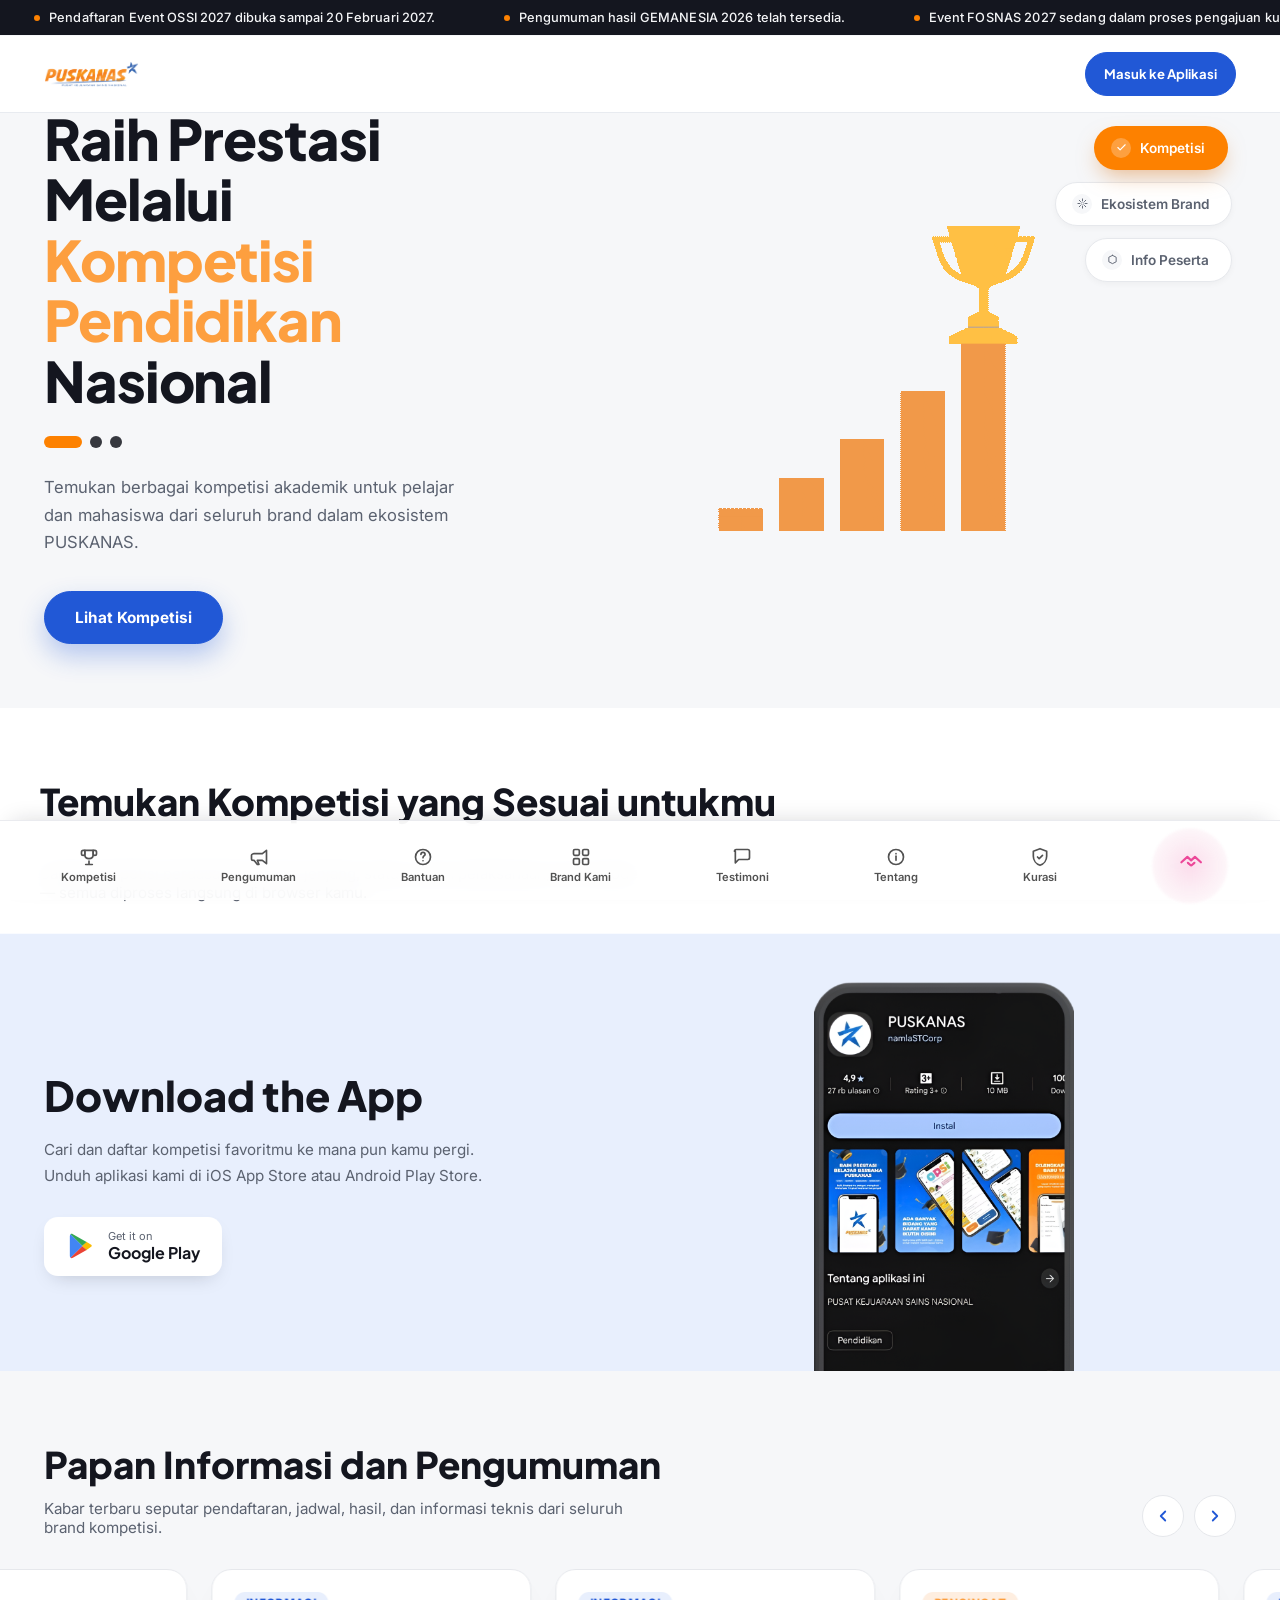
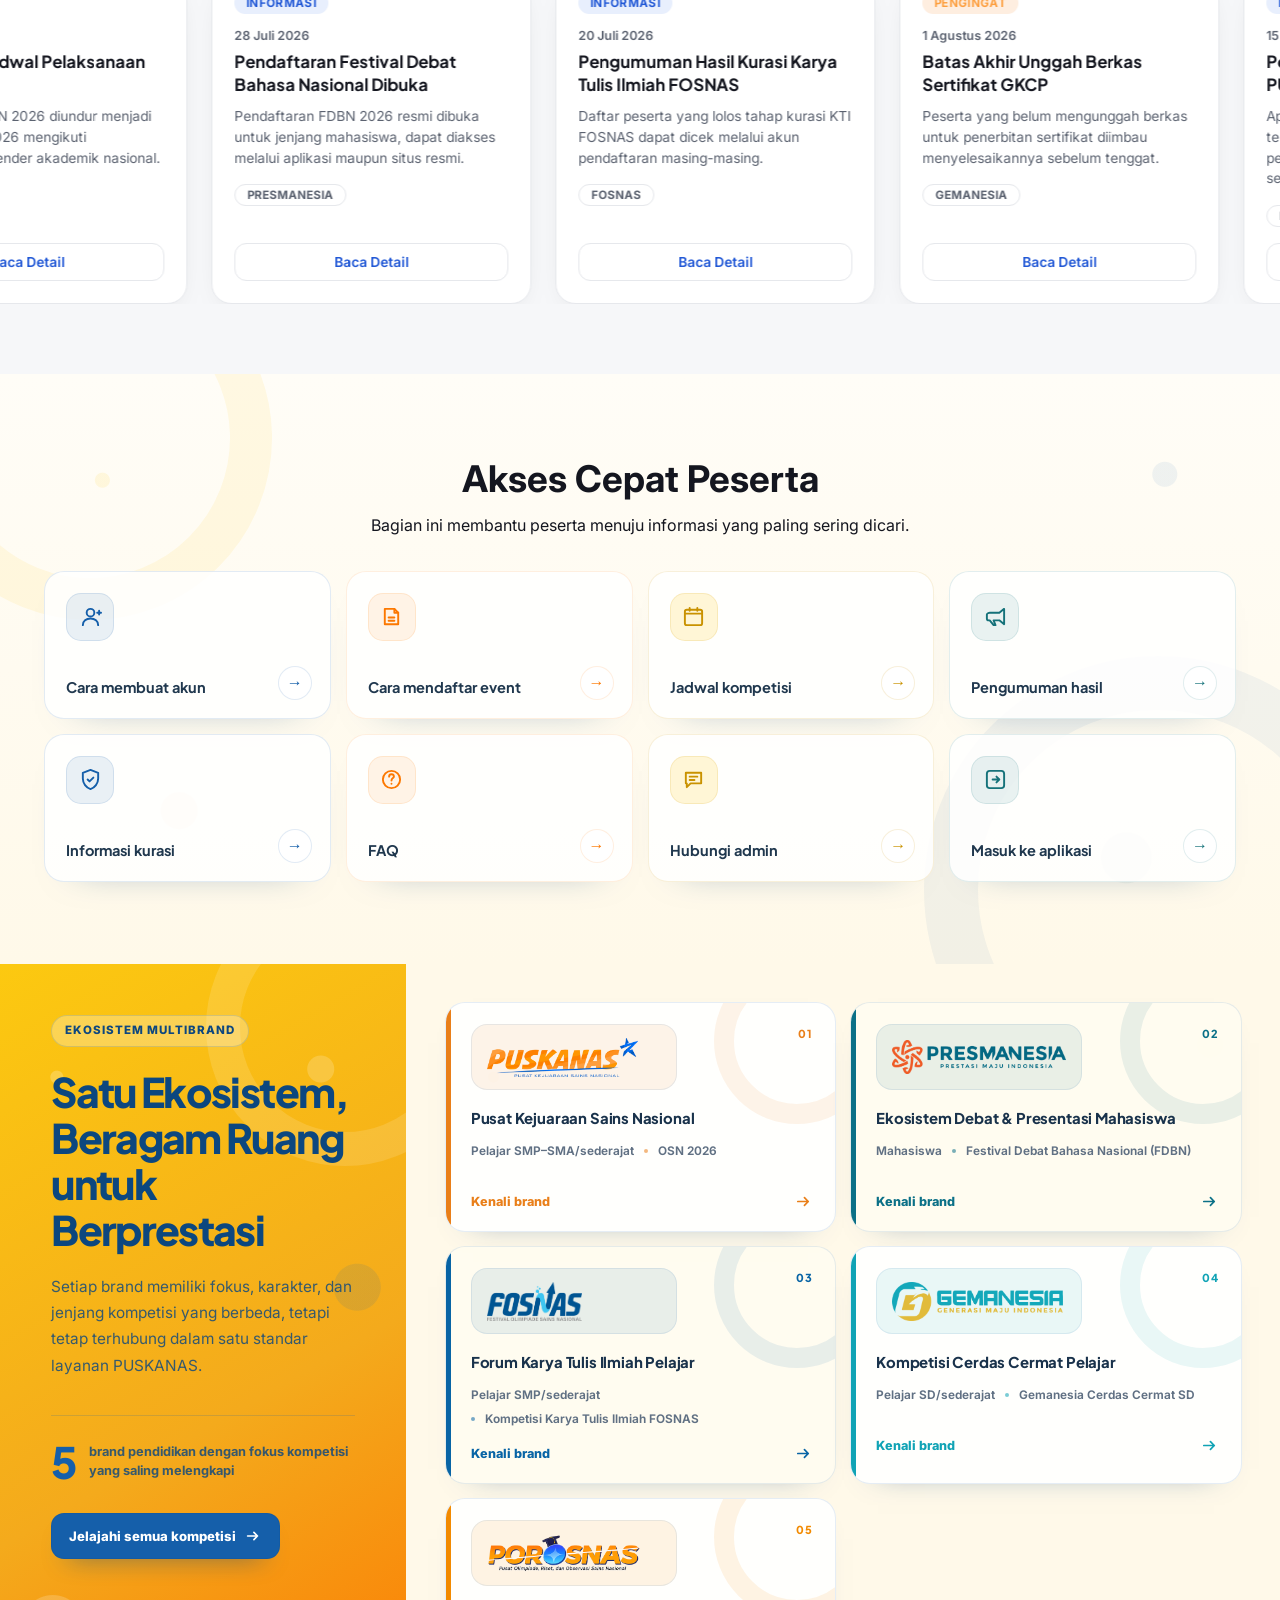
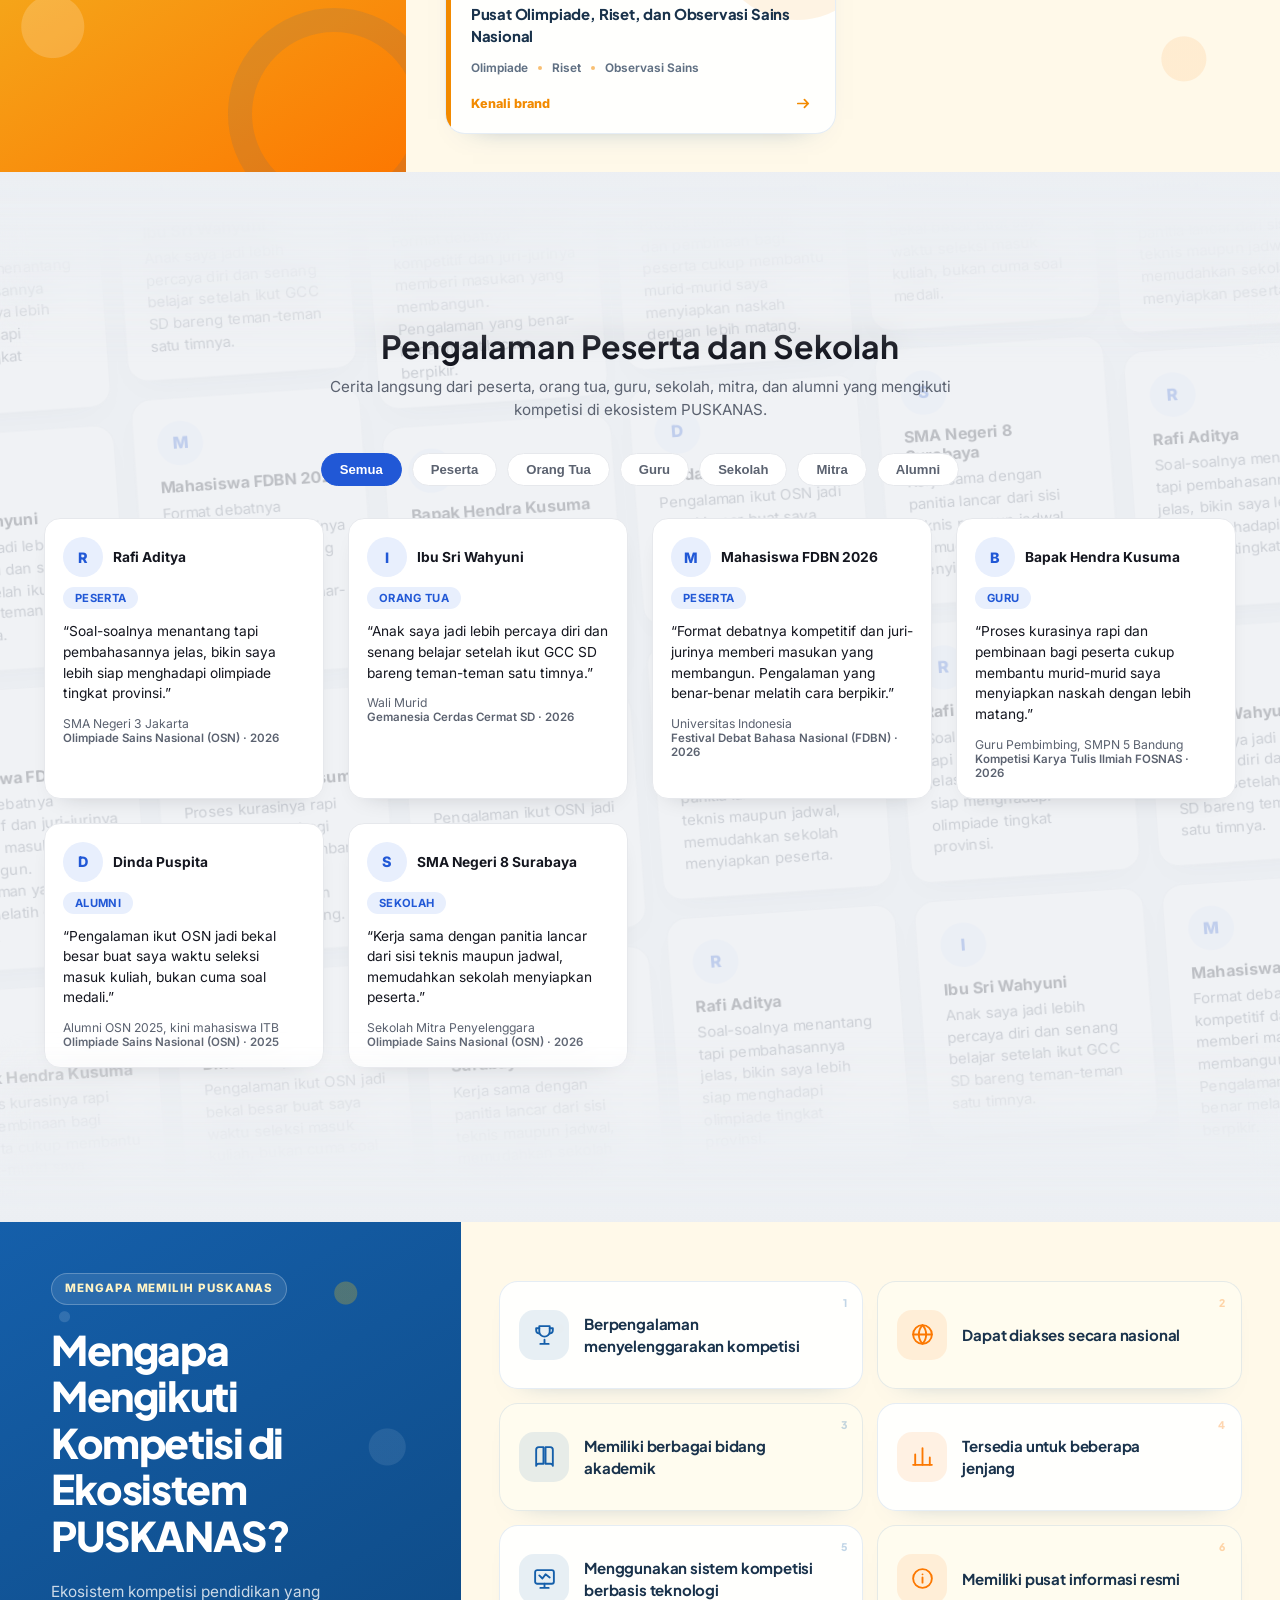
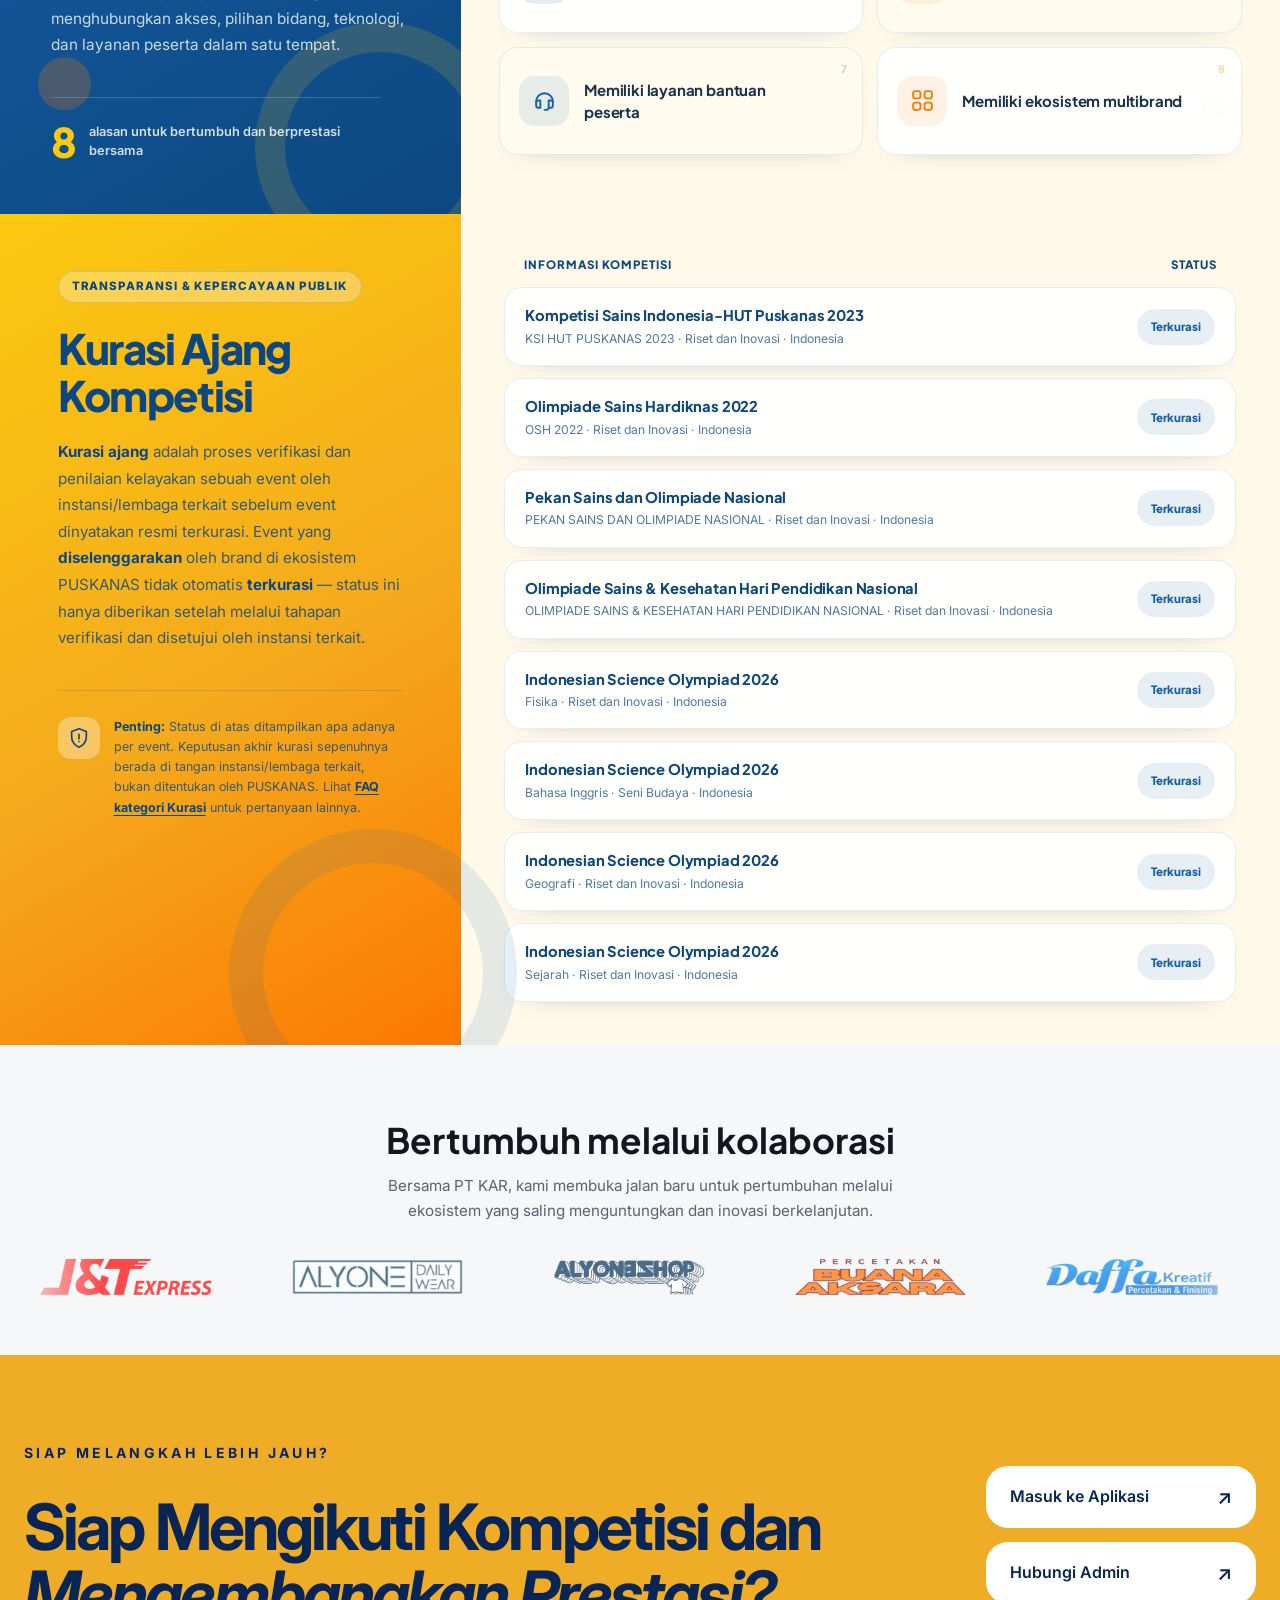
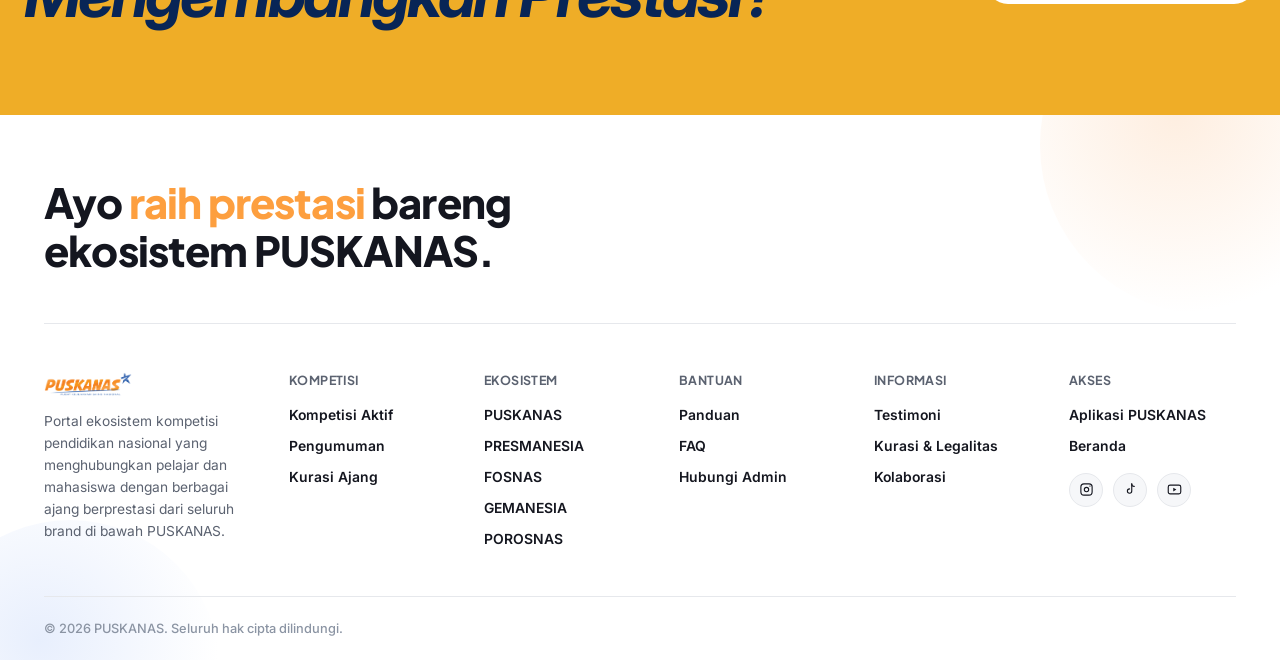
==== commit 961baf11: "uuk" ====
--- a/index.html
+++ b/index.html
@@ -708,8 +708,8 @@
         <span class="dock-glow"></span>
         <span class="dock-face">
             <svg viewBox="0 0 24 24" fill="none" stroke-linecap="round" stroke-linejoin="round">
-              <circle cx="8" cy="12" r="5" stroke-width="2"/>
-              <circle cx="16" cy="12" r="5" stroke-width="2"/>
+              <path d="M3 13L8.5 8L12 11.2L15.5 8L21 13" stroke-width="2"/>
+              <path d="M9 13.5L11 15.3C11.6 15.9 12.4 15.9 13 15.3L15 13.5" stroke-width="2"/>
             </svg>
             <span class="dock-label">Kolaborasi</span>
         </span>
--- a/style.css
+++ b/style.css
@@ -2854,44 +2854,92 @@
 .dock-glow {
   content: "";
   position: absolute;
-inset: -1px;
+  top: 50%;
+  left: 50%;
+  width: 58px;
+  height: 58px;
   z-index: 0;
   border-radius: 50%;
   opacity: 0;
-  transform: scale(0.8);
+  transform: translate(-50%, -50%) scale(0.84);
+  transform-origin: center;
+  filter: blur(1px);
   pointer-events: none;
   transition:
-    opacity 0.45s cubic-bezier(0.4, 0, 0.2, 1),
-    transform 0.45s cubic-bezier(0.4, 0, 0.2, 1);
-}
-.dock-item:hover .dock-glow,
+    opacity 0.28s ease,
+    transform 0.28s ease;
+}
+.dock-item:hover .dock-glow {
+  opacity: 0.82;
+  transform: translate(-50%, -50%) scale(1.2);
+}
 .dock-item.active .dock-glow {
   opacity: 1;
-  transform: scale(1.8);
+  transform: translate(-50%, -50%) scale(1.3);
 }
 .dock-item:nth-child(1) .dock-glow {
-  background: radial-gradient(circle, rgba(59, 130, 246, 0.18) 0%, rgba(37, 99, 235, 0.07) 50%, rgba(29, 78, 216, 0) 100%);
+  background: radial-gradient(
+    circle,
+    rgba(59, 130, 246, 0.18) 0%,
+    rgba(37, 99, 235, 0.07) 50%,
+    rgba(29, 78, 216, 0) 100%
+  );
 }
 .dock-item:nth-child(2) .dock-glow {
-  background: radial-gradient(circle, rgba(249, 115, 22, 0.18) 0%, rgba(234, 88, 12, 0.07) 50%, rgba(194, 65, 12, 0) 100%);
+  background: radial-gradient(
+    circle,
+    rgba(249, 115, 22, 0.18) 0%,
+    rgba(234, 88, 12, 0.07) 50%,
+    rgba(194, 65, 12, 0) 100%
+  );
 }
 .dock-item:nth-child(3) .dock-glow {
-  background: radial-gradient(circle, rgba(147, 51, 234, 0.18) 0%, rgba(126, 34, 206, 0.07) 50%, rgba(88, 28, 135, 0) 100%);
+  background: radial-gradient(
+    circle,
+    rgba(147, 51, 234, 0.18) 0%,
+    rgba(126, 34, 206, 0.07) 50%,
+    rgba(88, 28, 135, 0) 100%
+  );
 }
 .dock-item:nth-child(4) .dock-glow {
-  background: radial-gradient(circle, rgba(34, 197, 94, 0.18) 0%, rgba(22, 163, 74, 0.07) 50%, rgba(21, 128, 61, 0) 100%);
+  background: radial-gradient(
+    circle,
+    rgba(34, 197, 94, 0.18) 0%,
+    rgba(22, 163, 74, 0.07) 50%,
+    rgba(21, 128, 61, 0) 100%
+  );
 }
 .dock-item:nth-child(5) .dock-glow {
-  background: radial-gradient(circle, rgba(20, 184, 166, 0.18) 0%, rgba(13, 148, 136, 0.07) 50%, rgba(15, 118, 110, 0) 100%);
+  background: radial-gradient(
+    circle,
+    rgba(20, 184, 166, 0.18) 0%,
+    rgba(13, 148, 136, 0.07) 50%,
+    rgba(15, 118, 110, 0) 100%
+  );
 }
 .dock-item:nth-child(6) .dock-glow {
-  background: radial-gradient(circle, rgba(239, 68, 68, 0.18) 0%, rgba(220, 38, 38, 0.07) 50%, rgba(185, 28, 28, 0) 100%);
+  background: radial-gradient(
+    circle,
+    rgba(239, 68, 68, 0.18) 0%,
+    rgba(220, 38, 38, 0.07) 50%,
+    rgba(185, 28, 28, 0) 100%
+  );
 }
 .dock-item:nth-child(7) .dock-glow {
-  background: radial-gradient(circle, rgba(99, 102, 241, 0.18) 0%, rgba(79, 70, 229, 0.07) 50%, rgba(67, 56, 202, 0) 100%);
+  background: radial-gradient(
+    circle,
+    rgba(99, 102, 241, 0.18) 0%,
+    rgba(79, 70, 229, 0.07) 50%,
+    rgba(67, 56, 202, 0) 100%
+  );
 }
 .dock-item:nth-child(8) .dock-glow {
-  background: radial-gradient(circle, rgba(236, 72, 153, 0.18) 0%, rgba(219, 39, 119, 0.07) 50%, rgba(190, 24, 93, 0) 100%);
+  background: radial-gradient(
+    circle,
+    rgba(236, 72, 153, 0.18) 0%,
+    rgba(219, 39, 119, 0.07) 50%,
+    rgba(190, 24, 93, 0) 100%
+  );
 }
 
 .dock-face {
@@ -2975,17 +3023,55 @@
 
 @media (max-width: 640px) {
   .dock {
-    gap: 2px;
-    padding: 14px 4px 6px;
+    gap: 0;
+    padding: 10px 2px 6px;
   }
   .dock-face {
-    padding: 4px 6px;
+    padding: 3px 4px;
+  }
+  .dock-face svg {
+    width: 16px;
+    height: 16px;
+  }
+  .dock-glow {
+    width: 42px;
+    height: 42px;
+    filter: blur(0.5px);
+  }
+  .dock-item:hover .dock-face {
+    transform: scale(1.1);
+  }
+  .dock-item.active .dock-face {
+    transform: scale(1.2);
+  }
+  .dock-item.active .dock-glow {
+    transform: translate(-50%, -50%) scale(1.05);
   }
   .dock-label {
-    font-size: 0.6rem;
-  }
-}
-
+    font-size: 0.55rem;
+    margin-top: 2px;
+  }
+}
+
+@media (max-width: 380px) {
+  .dock {
+    padding: 8px 2px 5px;
+  }
+  .dock-face {
+    padding: 2px 3px;
+  }
+  .dock-face svg {
+    width: 14px;
+    height: 14px;
+  }
+  .dock-glow {
+    width: 36px;
+    height: 36px;
+  }
+  .dock-label {
+    font-size: 0.5rem;
+  }
+}
 
 @media (max-width: 480px) {
   .pill-stack {
@@ -4031,751 +4117,753 @@
 }
 
 /* ---------- Halaman FAQ ---------- */
-  body.faq-redesign {
-    min-width: 0;
-    overflow-x: hidden;
-    background: #f5f6f8;
-  }
-
-  .faq-skip-link {
-    position: fixed;
-    top: 12px;
-    left: 12px;
-    z-index: 9999;
-    padding: 12px 16px;
-    border-radius: 10px;
-    background: var(--blue-700);
-    color: #ffffff;
-    font-weight: 700;
-    text-decoration: none;
-    transform: translateY(-150%);
-    transition: transform 180ms ease;
-  }
-
-  .faq-skip-link:focus {
-    transform: translateY(0);
-  }
-
-  /* Navbar khusus FAQ */
-  .faq-navbar {
-    position: sticky;
-    top: 0;
-    z-index: 1000;
-    width: 100%;
-    min-height: 72px;
-    border-bottom: 1px solid rgba(8, 37, 86, 0.08);
-    background: rgba(255, 255, 255, 0.94);
-    backdrop-filter: blur(16px);
-    -webkit-backdrop-filter: blur(16px);
-  }
-
+body.faq-redesign {
+  min-width: 0;
+  overflow-x: hidden;
+  background: #f5f6f8;
+}
+
+.faq-skip-link {
+  position: fixed;
+  top: 12px;
+  left: 12px;
+  z-index: 9999;
+  padding: 12px 16px;
+  border-radius: 10px;
+  background: var(--blue-700);
+  color: #ffffff;
+  font-weight: 700;
+  text-decoration: none;
+  transform: translateY(-150%);
+  transition: transform 180ms ease;
+}
+
+.faq-skip-link:focus {
+  transform: translateY(0);
+}
+
+/* Navbar khusus FAQ */
+.faq-navbar {
+  position: sticky;
+  top: 0;
+  z-index: 1000;
+  width: 100%;
+  min-height: 72px;
+  border-bottom: 1px solid rgba(8, 37, 86, 0.08);
+  background: rgba(255, 255, 255, 0.94);
+  backdrop-filter: blur(16px);
+  -webkit-backdrop-filter: blur(16px);
+}
+
+.faq-navbar__inner {
+  width: min(100% - 48px, 1360px);
+  min-height: 72px;
+  margin-inline: auto;
+  display: flex;
+  align-items: center;
+  justify-content: space-between;
+  gap: 24px;
+}
+
+.faq-navbar .logo {
+  flex: 0 0 auto;
+  display: inline-flex;
+  align-items: center;
+  min-height: 44px;
+}
+
+.faq-navbar .logo img {
+  display: block;
+  width: auto;
+  height: 38px;
+  object-fit: contain;
+}
+
+.faq-navbar__actions {
+  display: flex;
+  align-items: center;
+  justify-content: flex-end;
+  gap: 12px;
+}
+
+.faq-home-button,
+.faq-navbar .btn-app {
+  min-height: 44px;
+  display: inline-flex;
+  align-items: center;
+  justify-content: center;
+  gap: 9px;
+  padding: 11px 17px;
+  border-radius: 999px;
+  font-family: "Plus Jakarta Sans", sans-serif;
+  font-size: 0.86rem;
+  font-weight: 700;
+  line-height: 1.2;
+  text-decoration: none;
+  transition:
+    transform 180ms ease,
+    border-color 180ms ease,
+    background-color 180ms ease,
+    box-shadow 180ms ease;
+}
+
+.faq-home-button {
+  border: 1px solid rgba(8, 37, 86, 0.14);
+  background: #ffffff;
+  color: var(--blue-600);
+}
+
+.faq-home-button svg {
+  width: 18px;
+  height: 18px;
+  flex: 0 0 auto;
+}
+
+.faq-home-button:hover {
+  transform: translateY(-2px);
+  border-color: rgba(8, 37, 86, 0.3);
+  box-shadow: 0 10px 24px rgba(8, 37, 86, 0.08);
+}
+
+.faq-navbar .btn-app {
+  border: 1px solid var(--blue-700);
+  background: var(--blue-600);
+  color: #ffffff;
+}
+
+.faq-navbar .btn-app:hover {
+  transform: translateY(-2px);
+  background: var(--blue-700);
+  border-color: var(--blue-700);
+  box-shadow: 0 10px 24px rgba(8, 37, 86, 0.16);
+}
+
+.faq-home-button:focus-visible,
+.faq-navbar .btn-app:focus-visible,
+.faq-redesign .testimoni-chip:focus-visible,
+.faq-redesign .faq-question:focus-visible {
+  outline: 3px solid #ffffff;
+  outline-offset: 3px;
+  box-shadow: 0 0 0 5px var(--blue-600);
+}
+
+/* Hero */
+.faq-hero-v2 {
+  position: relative;
+  overflow: hidden;
+  width: 100%;
+  background: linear-gradient(
+    120deg,
+    var(--orange-600) 0%,
+    #f5b62a 58%,
+    var(--orange-500) 100%
+  );
+  color: var(--blue-700);
+}
+
+.faq-hero-v2::after {
+  content: "";
+  position: absolute;
+  top: -150px;
+  right: -100px;
+  width: 440px;
+  height: 440px;
+  border: 82px solid rgba(255, 255, 255, 0.14);
+  border-radius: 50%;
+  pointer-events: none;
+}
+
+.faq-hero-v2__inner {
+  position: relative;
+  z-index: 1;
+  width: min(100% - 48px, 1360px);
+  min-height: 360px;
+  margin-inline: auto;
+  padding-block: 76px;
+  display: grid;
+  grid-template-columns: minmax(0, 1fr) minmax(260px, 390px);
+  align-items: center;
+  gap: clamp(48px, 8vw, 120px);
+}
+
+.faq-hero-v2 h1 {
+  max-width: 820px;
+  margin: 0;
+  color: var(--ink-900);
+  font-family: "Plus Jakarta Sans", sans-serif;
+  font-size: clamp(2.55rem, 5.4vw, 5rem);
+  font-weight: 800;
+  line-height: 1.03;
+  letter-spacing: -0.055em;
+  text-wrap: balance;
+}
+
+.faq-hero-v2 p {
+  max-width: 660px;
+  margin: 24px 0 0;
+  color: rgba(8, 37, 86, 0.82);
+  font-size: clamp(1rem, 1.2vw, 1.1rem);
+  line-height: 1.75;
+}
+
+.faq-hero-v2__visual {
+  position: relative;
+  min-height: 220px;
+  display: grid;
+  place-items: center;
+}
+
+.faq-hero-v2__symbol {
+  position: relative;
+  width: clamp(170px, 18vw, 230px);
+  aspect-ratio: 1;
+  display: grid;
+  place-items: center;
+  border: 1px solid rgba(8, 37, 86, 0.12);
+  border-radius: 42px;
+  background: rgba(255, 255, 255, 0.75);
+  box-shadow: 0 28px 60px rgba(8, 37, 86, 0.14);
+  transform: rotate(4deg);
+}
+
+.faq-hero-v2__symbol::before,
+.faq-hero-v2__symbol::after {
+  content: "";
+  position: absolute;
+  z-index: -1;
+  width: 70%;
+  aspect-ratio: 1;
+  border-radius: 36px;
+  background: rgba(8, 37, 86, 0.1);
+}
+
+.faq-hero-v2__symbol::before {
+  transform: translate(-46px, 36px) rotate(-10deg);
+}
+
+.faq-hero-v2__symbol::after {
+  transform: translate(52px, -40px) rotate(14deg);
+  background: rgba(255, 255, 255, 0.26);
+}
+
+.faq-hero-v2__symbol svg {
+  width: 52%;
+  height: 52%;
+  color: var(--orange-500);
+  transform: rotate(-4deg);
+}
+
+/* Area FAQ */
+.faq-redesign .wrap {
+  width: 100%;
+  max-width: none;
+  margin: 0;
+  padding: 0;
+}
+
+.faq-redesign .faq-page {
+  width: 100%;
+  max-width: none;
+  margin: 0;
+  padding: 0;
+}
+
+.faq-content-v2 {
+  width: min(100% - 48px, 1360px);
+  margin-inline: auto;
+  padding-block: 72px 104px;
+  display: grid;
+  grid-template-columns: minmax(220px, 280px) minmax(0, 1fr);
+  align-items: start;
+  gap: clamp(32px, 5vw, 72px);
+}
+
+.faq-category-panel {
+  position: sticky;
+  top: 96px;
+  min-width: 0;
+}
+
+.faq-category-panel__title {
+  margin: 0 0 8px;
+  color: var(--blue-600);
+  font-family: "Plus Jakarta Sans", sans-serif;
+  font-size: 1.05rem;
+  font-weight: 800;
+}
+
+.faq-category-panel__description {
+  margin: 0 0 24px;
+  color: var(--ink-900);
+  font-size: 0.9rem;
+  line-height: 1.65;
+}
+
+.faq-redesign .testimoni-filter {
+  width: 100%;
+  margin: 0;
+  padding: 0;
+  display: flex;
+  flex-direction: column;
+  align-items: stretch;
+  gap: 7px;
+}
+
+.faq-redesign .testimoni-chip {
+  position: relative;
+  width: 100%;
+  min-height: 44px;
+  display: flex;
+  align-items: center;
+  justify-content: space-between;
+  padding: 11px 14px;
+  border: 1px solid transparent;
+  border-radius: 12px;
+  background: transparent;
+  color: var(--ink-900);
+  font-family: "Plus Jakarta Sans", sans-serif;
+  font-size: 0.84rem;
+  font-weight: 700;
+  text-align: left;
+  white-space: normal;
+  cursor: pointer;
+  transition:
+    color 180ms ease,
+    border-color 180ms ease,
+    background-color 180ms ease,
+    transform 180ms ease;
+}
+
+.faq-redesign .testimoni-chip::after {
+  content: "";
+  width: 7px;
+  height: 7px;
+  flex: 0 0 auto;
+  border-top: 2px solid currentColor;
+  border-right: 2px solid currentColor;
+  transform: rotate(45deg);
+  opacity: 0.42;
+}
+
+.faq-redesign .testimoni-chip:hover {
+  transform: translateX(3px);
+  border-color: rgba(8, 37, 86, 0.1);
+  background: rgba(255, 255, 255, 0.72);
+  color: var(--faq-navy);
+}
+
+.faq-redesign .testimoni-chip.is-active {
+  border-color: rgba(8, 37, 86, 0.08);
+  background: var(--orange-500);
+  color: var(--blue-700);
+  box-shadow: 0 10px 26px rgba(244, 170, 28, 0.2);
+}
+
+.faq-redesign .testimoni-chip.is-active::after {
+  opacity: 1;
+}
+
+.faq-results-panel {
+  min-width: 0;
+}
+
+.faq-results-panel__head {
+  display: flex;
+  align-items: flex-end;
+  justify-content: space-between;
+  gap: 24px;
+  margin-bottom: 26px;
+  padding-bottom: 20px;
+  border-bottom: 1px solid var(--ink-900);
+}
+
+.faq-results-panel__head h2 {
+  margin: 0;
+  color: var(--blue-700);
+  font-family: "Plus Jakarta Sans", sans-serif;
+  font-size: clamp(1.6rem, 2.8vw, 2.35rem);
+  font-weight: 800;
+  line-height: 1.18;
+  letter-spacing: -0.035em;
+}
+
+.faq-results-panel__head p {
+  max-width: 420px;
+  margin: 0;
+  color: var(--ink-900);
+  font-size: 0.9rem;
+  line-height: 1.6;
+  text-align: right;
+}
+
+.faq-redesign .faq-list {
+  counter-reset: faq-counter;
+  display: flex;
+  flex-direction: column;
+  gap: 12px;
+}
+
+.faq-redesign .faq-item {
+  counter-increment: faq-counter;
+  position: relative;
+  overflow: hidden;
+  border: 1px solid var(--ink-900);
+  border-radius: 18px;
+  background: var(--orange-600);
+  box-shadow: 0 8px 24px rgba(8, 37, 86, 0.045);
+  transition:
+    border-color 200ms ease,
+    box-shadow 200ms ease,
+    transform 200ms ease,
+    background-color 200ms ease;
+}
+
+.faq-redesign .faq-item:hover {
+  transform: translateY(-2px);
+  border-color: rgba(21, 95, 170, 0.28);
+  box-shadow: 0 14px 32px rgba(8, 37, 86, 0.08);
+}
+
+.faq-redesign .faq-item.is-open {
+  border-color: rgba(244, 170, 28, 0.78);
+  background: #fffaf0;
+  box-shadow: 0 18px 38px rgba(244, 170, 28, 0.12);
+}
+
+.faq-redesign .faq-question {
+  width: 100%;
+  min-height: 74px;
+  display: grid;
+  grid-template-columns: 42px minmax(0, 1fr) 40px;
+  align-items: center;
+  gap: 16px;
+  padding: 16px 18px;
+  border: 0;
+  background: transparent;
+  color: var(--ink-900);
+  font-family: "Plus Jakarta Sans", sans-serif;
+  font-size: clamp(0.94rem, 1.3vw, 1.02rem);
+  font-weight: 700;
+  line-height: 1.5;
+  text-align: left;
+  cursor: pointer;
+}
+
+.faq-redesign .faq-question::before {
+  content: counter(faq-counter, decimal-leading-zero);
+  width: 42px;
+  height: 42px;
+  display: inline-flex;
+  align-items: center;
+  justify-content: center;
+  border-radius: 12px;
+
+  font-size: 0.72rem;
+  font-weight: 800;
+  letter-spacing: 0.04em;
+}
+
+.faq-redesign .faq-icon {
+  position: relative;
+  width: 48px;
+  height: 48px;
+  flex: 0 0 48px;
+
+  display: inline-flex;
+  align-items: center;
+  justify-content: center;
+  justify-self: center;
+
+  border-radius: 50%;
+  background: var(--orange-600);
+  color: var(--ink-900);
+
+  /* Sembunyikan karakter + bawaan */
+  font-size: 0;
+  line-height: 0;
+
+  transition:
+    transform 200ms ease,
+    background-color 200ms ease,
+    border-color 200ms ease;
+}
+
+/* Garis horizontal dan vertikal pembentuk tanda + */
+.faq-redesign .faq-icon::before,
+.faq-redesign .faq-icon::after {
+  content: "";
+  position: absolute;
+  top: 50%;
+  left: 50%;
+
+  width: 16px;
+  height: 3px;
+  border-radius: 999px;
+  background: currentColor;
+
+  transform: translate(-50%, -50%);
+}
+
+.faq-redesign .faq-icon::after {
+  transform: translate(-50%, -50%) rotate(90deg);
+}
+
+/* Saat FAQ dibuka, tanda + berubah menjadi × */
+.faq-redesign .faq-item.is-open .faq-icon {
+  transform: rotate(45deg);
+
+  background: var(--white);
+  color: var(--faq-navy);
+}
+
+.faq-redesign .faq-answer {
+  margin: 0 18px 18px 76px;
+  padding: 18px 20px;
+  border-left: 3px solid var(--orange-500);
+  border-radius: 0 12px 12px 0;
+  background: rgba(255, 255, 255, 0.78);
+  color: var(--faq-text);
+  font-size: 0.93rem;
+  line-height: 1.8;
+}
+
+.faq-redesign .faq-answer p {
+  margin: 0;
+}
+
+.faq-redesign .testimoni-empty {
+  margin: 24px 0 0;
+  padding: 24px;
+  border: 1px dashed rgba(8, 37, 86, 0.2);
+  border-radius: 16px;
+  background: #ffffff;
+  color: var(--faq-text);
+  text-align: center;
+}
+
+/* Footer tetap sederhana, tetapi lebih menyatu */
+.faq-redesign footer {
+  margin: 0;
+  background: var(--faq-navy);
+}
+
+.faq-redesign footer .footer-inner {
+  width: min(100% - 48px, 1360px);
+  margin-inline: auto;
+}
+
+.faq-redesign footer .footer-bottom {
+  padding-block: 26px;
+  border-top: 0;
+}
+
+.faq-redesign footer .footer-copyright {
+  color: rgba(255, 255, 255, 0.72);
+}
+
+/* Tablet */
+@media (max-width: 980px) {
+  .faq-hero-v2__inner {
+    grid-template-columns: minmax(0, 1fr) 240px;
+    min-height: 320px;
+    padding-block: 62px;
+    gap: 40px;
+  }
+
+  .faq-content-v2 {
+    grid-template-columns: 220px minmax(0, 1fr);
+    gap: 32px;
+    padding-block: 60px 88px;
+  }
+
+  .faq-results-panel__head {
+    align-items: flex-start;
+    flex-direction: column;
+    gap: 10px;
+  }
+
+  .faq-results-panel__head p {
+    text-align: left;
+  }
+}
+
+/* Mobile */
+@media (max-width: 760px) {
+  .faq-navbar,
   .faq-navbar__inner {
-    width: min(100% - 48px, 1360px);
-    min-height: 72px;
-    margin-inline: auto;
-    display: flex;
-    align-items: center;
-    justify-content: space-between;
-    gap: 24px;
-  }
-
-  .faq-navbar .logo {
-    flex: 0 0 auto;
-    display: inline-flex;
-    align-items: center;
-    min-height: 44px;
+    min-height: 64px;
+  }
+
+  .faq-navbar__inner,
+  .faq-hero-v2__inner,
+  .faq-content-v2,
+  .faq-redesign footer .footer-inner {
+    width: min(100% - 32px, 1360px);
   }
 
   .faq-navbar .logo img {
-    display: block;
-    width: auto;
-    height: 38px;
-    object-fit: contain;
+    height: 31px;
   }
 
   .faq-navbar__actions {
-    display: flex;
-    align-items: center;
-    justify-content: flex-end;
-    gap: 12px;
+    gap: 8px;
   }
 
   .faq-home-button,
   .faq-navbar .btn-app {
-    min-height: 44px;
-    display: inline-flex;
-    align-items: center;
-    justify-content: center;
-    gap: 9px;
-    padding: 11px 17px;
-    border-radius:999px;
-    font-family: "Plus Jakarta Sans", sans-serif;
-    font-size: 0.86rem;
-    font-weight: 700;
-    line-height: 1.2;
-    text-decoration: none;
-    transition:
-      transform 180ms ease,
-      border-color 180ms ease,
-      background-color 180ms ease,
-      box-shadow 180ms ease;
-  }
-
-  .faq-home-button {
-    border: 1px solid rgba(8, 37, 86, 0.14);
+    padding-inline: 12px;
+    font-size: 0.78rem;
+  }
+
+  .faq-home-button span {
+    display: none;
+  }
+
+  .faq-hero-v2__inner {
+    min-height: auto;
+    grid-template-columns: 1fr;
+    padding-block: 56px;
+  }
+
+  .faq-hero-v2__visual {
+    display: none;
+  }
+
+  .faq-hero-v2::after {
+    width: 260px;
+    height: 260px;
+    top: auto;
+    right: -110px;
+    bottom: -150px;
+    border-width: 50px;
+  }
+
+  .faq-hero-v2 h1 {
+    font-size: clamp(2.35rem, 12vw, 3.6rem);
+  }
+
+  .faq-content-v2 {
+    grid-template-columns: 1fr;
+    gap: 34px;
+    padding-block: 48px 72px;
+  }
+
+  .faq-category-panel {
+    position: static;
+  }
+
+  .faq-category-panel__description {
+    margin-bottom: 16px;
+  }
+
+  .faq-redesign .testimoni-filter {
+    width: calc(100vw - 16px);
+    margin-right: calc((100vw - 100%) / -2);
+    padding: 0 16px 8px 0;
+    display: flex;
+    flex-direction: row;
+    gap: 8px;
+    overflow-x: auto;
+    overscroll-behavior-inline: contain;
+    scrollbar-width: none;
+  }
+
+  .faq-redesign .testimoni-filter::-webkit-scrollbar {
+    display: none;
+  }
+
+  .faq-redesign .testimoni-chip {
+    width: auto;
+    min-width: max-content;
+    padding-inline: 15px;
+    border-color: rgba(8, 37, 86, 0.1);
     background: #ffffff;
-    color: var(--blue-600);
-  }
-
-  .faq-home-button svg {
-    width: 18px;
-    height: 18px;
-    flex: 0 0 auto;
-  }
-
-  .faq-home-button:hover {
-    transform: translateY(-2px);
-    border-color: rgba(8, 37, 86, 0.3);
-    box-shadow: 0 10px 24px rgba(8, 37, 86, 0.08);
+    white-space: nowrap;
+  }
+
+  .faq-redesign .testimoni-chip::after {
+    display: none;
+  }
+
+  .faq-redesign .testimoni-chip:hover {
+    transform: none;
+  }
+
+  .faq-results-panel__head {
+    margin-bottom: 20px;
+  }
+
+  .faq-redesign .faq-question {
+    min-height: 68px;
+    grid-template-columns: 34px minmax(0, 1fr) 34px;
+    gap: 12px;
+    padding: 14px;
+  }
+
+  .faq-redesign .faq-question::before {
+    width: 34px;
+    height: 34px;
+    border-radius: 10px;
+    font-size: 0.65rem;
+  }
+
+  .faq-redesign .faq-icon {
+    width: 32px;
+    height: 32px;
+  }
+
+  .faq-redesign .faq-answer {
+    margin: 0 14px 14px;
+    padding: 16px;
+    border-left-width: 3px;
+  }
+}
+
+@media (max-width: 430px) {
+  .faq-navbar__inner {
+    gap: 10px;
   }
 
   .faq-navbar .btn-app {
-    border: 1px solid var(--blue-700);
-    background: var(--blue-600);
-    color: #ffffff;
-  }
-
-  .faq-navbar .btn-app:hover {
-    transform: translateY(-2px);
-    background: var(--blue-700);
-    border-color: var(--blue-700);
-    box-shadow: 0 10px 24px rgba(8, 37, 86, 0.16);
-  }
-
-  .faq-home-button:focus-visible,
-  .faq-navbar .btn-app:focus-visible,
-  .faq-redesign .testimoni-chip:focus-visible,
-  .faq-redesign .faq-question:focus-visible {
-    outline: 3px solid #ffffff;
-    outline-offset: 3px;
-    box-shadow: 0 0 0 5px var(--blue-600);
-  }
-
-  /* Hero */
-  .faq-hero-v2 {
-    position: relative;
-    overflow: hidden;
-    width: 100%;
-    background:
-      linear-gradient(120deg, var(--orange-600) 0%, #f5b62a 58%, var(--orange-500) 100%);
-    color: var(--blue-700);
-  }
-
-  .faq-hero-v2::after {
-    content: "";
-    position: absolute;
-    top: -150px;
-    right: -100px;
-    width: 440px;
-    height: 440px;
-    border: 82px solid rgba(255, 255, 255, 0.14);
-    border-radius: 50%;
-    pointer-events: none;
-  }
-
-  .faq-hero-v2__inner {
-    position: relative;
-    z-index: 1;
-    width: min(100% - 48px, 1360px);
-    min-height: 360px;
-    margin-inline: auto;
-    padding-block: 76px;
-    display: grid;
-    grid-template-columns: minmax(0, 1fr) minmax(260px, 390px);
-    align-items: center;
-    gap: clamp(48px, 8vw, 120px);
-  }
-
-
-  .faq-hero-v2 h1 {
-    max-width: 820px;
-    margin: 0;
-    color: var(--ink-900);
-    font-family: "Plus Jakarta Sans", sans-serif;
-    font-size: clamp(2.55rem, 5.4vw, 5rem);
-    font-weight: 800;
-    line-height: 1.03;
-    letter-spacing: -0.055em;
-    text-wrap: balance;
+    padding-inline: 10px;
+    font-size: 0.72rem;
+  }
+
+  .faq-hero-v2__eyebrow {
+    margin-bottom: 18px;
+    font-size: 0.66rem;
   }
 
   .faq-hero-v2 p {
-    max-width: 660px;
-    margin: 24px 0 0;
-    color: rgba(8, 37, 86, 0.82);
-    font-size: clamp(1rem, 1.2vw, 1.1rem);
-    line-height: 1.75;
-  }
-
-  .faq-hero-v2__visual {
-    position: relative;
-    min-height: 220px;
-    display: grid;
-    place-items: center;
-  }
-
-  .faq-hero-v2__symbol {
-    position: relative;
-    width: clamp(170px, 18vw, 230px);
-    aspect-ratio: 1;
-    display: grid;
-    place-items: center;
-    border: 1px solid rgba(8, 37, 86, 0.12);
-    border-radius: 42px;
-    background: rgba(255, 255, 255, 0.75);
-    box-shadow: 0 28px 60px rgba(8, 37, 86, 0.14);
-    transform: rotate(4deg);
-  }
-
-  .faq-hero-v2__symbol::before,
-  .faq-hero-v2__symbol::after {
-    content: "";
-    position: absolute;
-    z-index: -1;
-    width: 70%;
-    aspect-ratio: 1;
-    border-radius: 36px;
-    background: rgba(8, 37, 86, 0.1);
-  }
-
-  .faq-hero-v2__symbol::before {
-    transform: translate(-46px, 36px) rotate(-10deg);
-  }
-
-  .faq-hero-v2__symbol::after {
-    transform: translate(52px, -40px) rotate(14deg);
-    background: rgba(255, 255, 255, 0.26);
-  }
-
-  .faq-hero-v2__symbol svg {
-    width: 52%;
-    height: 52%;
-    color: var(--orange-500);
-    transform: rotate(-4deg);
-  }
-
-  /* Area FAQ */
-  .faq-redesign .wrap {
-    width: 100%;
-    max-width: none;
-    margin: 0;
-    padding: 0;
-  }
-
-  .faq-redesign .faq-page {
-    width: 100%;
-    max-width: none;
-    margin: 0;
-    padding: 0;
-  }
-
-  .faq-content-v2 {
-    width: min(100% - 48px, 1360px);
-    margin-inline: auto;
-    padding-block: 72px 104px;
-    display: grid;
-    grid-template-columns: minmax(220px, 280px) minmax(0, 1fr);
-    align-items: start;
-    gap: clamp(32px, 5vw, 72px);
-  }
-
-  .faq-category-panel {
-    position: sticky;
-    top: 96px;
-    min-width: 0;
-  }
-
-  .faq-category-panel__title {
-    margin: 0 0 8px;
-    color: var(--blue-600);
-    font-family: "Plus Jakarta Sans", sans-serif;
-    font-size: 1.05rem;
-    font-weight: 800;
-  }
-
-  .faq-category-panel__description {
-    margin: 0 0 24px;
-    color: var(--ink-900);
-    font-size: 0.9rem;
-    line-height: 1.65;
-  }
-
-  .faq-redesign .testimoni-filter {
-    width: 100%;
-    margin: 0;
-    padding: 0;
-    display: flex;
-    flex-direction: column;
-    align-items: stretch;
-    gap: 7px;
-  }
-
-  .faq-redesign .testimoni-chip {
-    position: relative;
-    width: 100%;
-    min-height: 44px;
-    display: flex;
-    align-items: center;
-    justify-content: space-between;
-    padding: 11px 14px;
-    border: 1px solid transparent;
-    border-radius: 12px;
-    background: transparent;
-    color: var(--ink-900);
-    font-family: "Plus Jakarta Sans", sans-serif;
-    font-size: 0.84rem;
-    font-weight: 700;
-    text-align: left;
-    white-space: normal;
-    cursor: pointer;
-    transition:
-      color 180ms ease,
-      border-color 180ms ease,
-      background-color 180ms ease,
-      transform 180ms ease;
-  }
-
-  .faq-redesign .testimoni-chip::after {
-    content: "";
-    width: 7px;
-    height: 7px;
-    flex: 0 0 auto;
-    border-top: 2px solid currentColor;
-    border-right: 2px solid currentColor;
-    transform: rotate(45deg);
-    opacity: 0.42;
-  }
-
-  .faq-redesign .testimoni-chip:hover {
-    transform: translateX(3px);
-    border-color: rgba(8, 37, 86, 0.1);
-    background: rgba(255, 255, 255, 0.72);
-    color: var(--faq-navy);
-  }
-
-  .faq-redesign .testimoni-chip.is-active {
-    border-color: rgba(8, 37, 86, 0.08);
-    background: var(--orange-500);
-    color: var(--blue-700);
-    box-shadow: 0 10px 26px rgba(244, 170, 28, 0.2);
-  }
-
-  .faq-redesign .testimoni-chip.is-active::after {
-    opacity: 1;
-  }
-
-  .faq-results-panel {
-    min-width: 0;
-  }
-
-  .faq-results-panel__head {
-    display: flex;
-    align-items: flex-end;
-    justify-content: space-between;
-    gap: 24px;
-    margin-bottom: 26px;
-    padding-bottom: 20px;
-    border-bottom: 1px solid var(--ink-900);
+    font-size: 0.94rem;
   }
 
   .faq-results-panel__head h2 {
-    margin: 0;
-    color: var(--blue-700);
-    font-family: "Plus Jakarta Sans", sans-serif;
-    font-size: clamp(1.6rem, 2.8vw, 2.35rem);
-    font-weight: 800;
-    line-height: 1.18;
-    letter-spacing: -0.035em;
-  }
-
-  .faq-results-panel__head p {
-    max-width: 420px;
-    margin: 0;
-    color: var(--ink-900);
-    font-size: 0.9rem;
-    line-height: 1.6;
-    text-align: right;
-  }
-
-  .faq-redesign .faq-list {
-    counter-reset: faq-counter;
-    display: flex;
-    flex-direction: column;
-    gap: 12px;
-  }
-
-  .faq-redesign .faq-item {
-    counter-increment: faq-counter;
-    position: relative;
-    overflow: hidden;
-    border: 1px solid var(--ink-900);
-    border-radius: 18px;
-    background: var(--orange-600);
-    box-shadow: 0 8px 24px rgba(8, 37, 86, 0.045);
-    transition:
-      border-color 200ms ease,
-      box-shadow 200ms ease,
-      transform 200ms ease,
-      background-color 200ms ease;
-  }
-
+    font-size: 1.65rem;
+  }
+}
+
+@media (prefers-reduced-motion: reduce) {
+  html {
+    scroll-behavior: auto;
+  }
+
+  .faq-skip-link,
+  .faq-home-button,
+  .faq-navbar .btn-app,
+  .faq-redesign .testimoni-chip,
+  .faq-redesign .faq-item,
+  .faq-redesign .faq-icon {
+    transition: none;
+  }
+
+  .faq-home-button:hover,
+  .faq-navbar .btn-app:hover,
+  .faq-redesign .testimoni-chip:hover,
   .faq-redesign .faq-item:hover {
-    transform: translateY(-2px);
-    border-color: rgba(21, 95, 170, 0.28);
-    box-shadow: 0 14px 32px rgba(8, 37, 86, 0.08);
-  }
-
-  .faq-redesign .faq-item.is-open {
-    border-color: rgba(244, 170, 28, 0.78);
-    background: #fffaf0;
-    box-shadow: 0 18px 38px rgba(244, 170, 28, 0.12);
-  }
-
-  .faq-redesign .faq-question {
-    width: 100%;
-    min-height: 74px;
-    display: grid;
-    grid-template-columns: 42px minmax(0, 1fr) 40px;
-    align-items: center;
-    gap: 16px;
-    padding: 16px 18px;
-    border: 0;
-    background: transparent;
-    color: var(--ink-900);
-    font-family: "Plus Jakarta Sans", sans-serif;
-    font-size: clamp(0.94rem, 1.3vw, 1.02rem);
-    font-weight: 700;
-    line-height: 1.5;
-    text-align: left;
-    cursor: pointer;
-  }
-
-  .faq-redesign .faq-question::before {
-    content: counter(faq-counter, decimal-leading-zero);
-    width: 42px;
-    height: 42px;
-    display: inline-flex;
-    align-items: center;
-    justify-content: center;
-    border-radius: 12px;
-
-    font-size: 0.72rem;
-    font-weight: 800;
-    letter-spacing: 0.04em;
-  }
-
-  .faq-redesign .faq-icon {
-    position: relative;
-    width: 48px;
-    height: 48px;
-    flex: 0 0 48px;
-  
-    display: inline-flex;
-    align-items: center;
-    justify-content: center;
-    justify-self: center;
-  
-
-    border-radius: 50%;
-    background:var(--orange-600);
-    color: var(--ink-900);
-  
-    /* Sembunyikan karakter + bawaan */
-    font-size: 0;
-    line-height: 0;
-  
-    transition:
-      transform 200ms ease,
-      background-color 200ms ease,
-      border-color 200ms ease;
-  }
-  
-  /* Garis horizontal dan vertikal pembentuk tanda + */
-  .faq-redesign .faq-icon::before,
-  .faq-redesign .faq-icon::after {
-    content: "";
-    position: absolute;
-    top: 50%;
-    left: 50%;
-  
-    width: 16px;
-    height: 3px;
-    border-radius: 999px;
-    background: currentColor;
-  
-    transform: translate(-50%, -50%);
-  }
-  
-  .faq-redesign .faq-icon::after {
-    transform: translate(-50%, -50%) rotate(90deg);
-  }
-  
-  /* Saat FAQ dibuka, tanda + berubah menjadi × */
-  .faq-redesign .faq-item.is-open .faq-icon {
-    transform: rotate(45deg);
-
-    background: var(--white);
-    color: var(--faq-navy);
-  }
-
-  .faq-redesign .faq-answer {
-    margin: 0 18px 18px 76px;
-    padding: 18px 20px;
-    border-left: 3px solid var(--orange-500);
-    border-radius: 0 12px 12px 0;
-    background: rgba(255, 255, 255, 0.78);
-    color: var(--faq-text);
-    font-size: 0.93rem;
-    line-height: 1.8;
-  }
-
-  .faq-redesign .faq-answer p {
-    margin: 0;
-  }
-
-  .faq-redesign .testimoni-empty {
-    margin: 24px 0 0;
-    padding: 24px;
-    border: 1px dashed rgba(8, 37, 86, 0.2);
-    border-radius: 16px;
-    background: #ffffff;
-    color: var(--faq-text);
-    text-align: center;
-  }
-
-  /* Footer tetap sederhana, tetapi lebih menyatu */
-  .faq-redesign footer {
-    margin: 0;
-    background: var(--faq-navy);
-  }
-
-  .faq-redesign footer .footer-inner {
-    width: min(100% - 48px, 1360px);
-    margin-inline: auto;
-  }
-
-  .faq-redesign footer .footer-bottom {
-    padding-block: 26px;
-    border-top: 0;
-  }
-
-  .faq-redesign footer .footer-copyright {
-    color: rgba(255, 255, 255, 0.72);
-  }
-
-  /* Tablet */
-  @media (max-width: 980px) {
-    .faq-hero-v2__inner {
-      grid-template-columns: minmax(0, 1fr) 240px;
-      min-height: 320px;
-      padding-block: 62px;
-      gap: 40px;
-    }
-
-    .faq-content-v2 {
-      grid-template-columns: 220px minmax(0, 1fr);
-      gap: 32px;
-      padding-block: 60px 88px;
-    }
-
-    .faq-results-panel__head {
-      align-items: flex-start;
-      flex-direction: column;
-      gap: 10px;
-    }
-
-    .faq-results-panel__head p {
-      text-align: left;
-    }
-  }
-
-  /* Mobile */
-  @media (max-width: 760px) {
-    .faq-navbar,
-    .faq-navbar__inner {
-      min-height: 64px;
-    }
-
-    .faq-navbar__inner,
-    .faq-hero-v2__inner,
-    .faq-content-v2,
-    .faq-redesign footer .footer-inner {
-      width: min(100% - 32px, 1360px);
-    }
-
-    .faq-navbar .logo img {
-      height: 31px;
-    }
-
-    .faq-navbar__actions {
-      gap: 8px;
-    }
-
-    .faq-home-button,
-    .faq-navbar .btn-app {
-      padding-inline: 12px;
-      font-size: 0.78rem;
-    }
-
-    .faq-home-button span {
-      display: none;
-    }
-
-    .faq-hero-v2__inner {
-      min-height: auto;
-      grid-template-columns: 1fr;
-      padding-block: 56px;
-    }
-
-    .faq-hero-v2__visual {
-      display: none;
-    }
-
-    .faq-hero-v2::after {
-      width: 260px;
-      height: 260px;
-      top: auto;
-      right: -110px;
-      bottom: -150px;
-      border-width: 50px;
-    }
-
-    .faq-hero-v2 h1 {
-      font-size: clamp(2.35rem, 12vw, 3.6rem);
-    }
-
-    .faq-content-v2 {
-      grid-template-columns: 1fr;
-      gap: 34px;
-      padding-block: 48px 72px;
-    }
-
-    .faq-category-panel {
-      position: static;
-    }
-
-    .faq-category-panel__description {
-      margin-bottom: 16px;
-    }
-
-    .faq-redesign .testimoni-filter {
-      width: calc(100vw - 16px);
-      margin-right: calc((100vw - 100%) / -2);
-      padding: 0 16px 8px 0;
-      display: flex;
-      flex-direction: row;
-      gap: 8px;
-      overflow-x: auto;
-      overscroll-behavior-inline: contain;
-      scrollbar-width: none;
-    }
-
-    .faq-redesign .testimoni-filter::-webkit-scrollbar {
-      display: none;
-    }
-
-    .faq-redesign .testimoni-chip {
-      width: auto;
-      min-width: max-content;
-      padding-inline: 15px;
-      border-color: rgba(8, 37, 86, 0.1);
-      background: #ffffff;
-      white-space: nowrap;
-    }
-
-    .faq-redesign .testimoni-chip::after {
-      display: none;
-    }
-
-    .faq-redesign .testimoni-chip:hover {
-      transform: none;
-    }
-
-    .faq-results-panel__head {
-      margin-bottom: 20px;
-    }
-
-    .faq-redesign .faq-question {
-      min-height: 68px;
-      grid-template-columns: 34px minmax(0, 1fr) 34px;
-      gap: 12px;
-      padding: 14px;
-    }
-
-    .faq-redesign .faq-question::before {
-      width: 34px;
-      height: 34px;
-      border-radius: 10px;
-      font-size: 0.65rem;
-    }
-
-    .faq-redesign .faq-icon {
-      width: 32px;
-      height: 32px;
-    }
-
-    .faq-redesign .faq-answer {
-      margin: 0 14px 14px;
-      padding: 16px;
-      border-left-width: 3px;
-    }
-  }
-
-  @media (max-width: 430px) {
-    .faq-navbar__inner {
-      gap: 10px;
-    }
-
-    .faq-navbar .btn-app {
-      padding-inline: 10px;
-      font-size: 0.72rem;
-    }
-
-    .faq-hero-v2__eyebrow {
-      margin-bottom: 18px;
-      font-size: 0.66rem;
-    }
-
-    .faq-hero-v2 p {
-      font-size: 0.94rem;
-    }
-
-    .faq-results-panel__head h2 {
-      font-size: 1.65rem;
-    }
-  }
-
-  @media (prefers-reduced-motion: reduce) {
-    html {
-      scroll-behavior: auto;
-    }
-
-    .faq-skip-link,
-    .faq-home-button,
-    .faq-navbar .btn-app,
-    .faq-redesign .testimoni-chip,
-    .faq-redesign .faq-item,
-    .faq-redesign .faq-icon {
-      transition: none;
-    }
-
-    .faq-home-button:hover,
-    .faq-navbar .btn-app:hover,
-    .faq-redesign .testimoni-chip:hover,
-    .faq-redesign .faq-item:hover {
-      transform: none;
-    }
-  }
+    transform: none;
+  }
+}
 /* =====================================================
    CTA PENUTUP
    ===================================================== */
@@ -5086,7 +5174,12 @@
   justify-content: flex-start;
   padding: clamp(38px, 4.5vw, 64px);
   color: var(--kurasi-blue-dark);
-  background: linear-gradient(150deg, var(--kurasi-yellow) 0%, #f4aa1c 56%, var(--kurasi-orange) 100%);
+  background: linear-gradient(
+    150deg,
+    var(--kurasi-yellow) 0%,
+    #f4aa1c 56%,
+    var(--kurasi-orange) 100%
+  );
 }
 
 .kurasi-v4__intro::after {
@@ -5228,7 +5321,10 @@
   border-radius: 18px;
   background: rgba(255, 255, 255, 0.92);
   box-shadow: 0 12px 28px -26px rgba(13, 71, 127, 0.58);
-  transition: transform 180ms ease, border-color 180ms ease, box-shadow 180ms ease;
+  transition:
+    transform 180ms ease,
+    border-color 180ms ease,
+    box-shadow 180ms ease;
 }
 
 .kurasi-v4 .kurasi-event-row:hover {
@@ -5433,4 +5529,4 @@
   .mitra-track {
     animation: none;
   }
-}+}
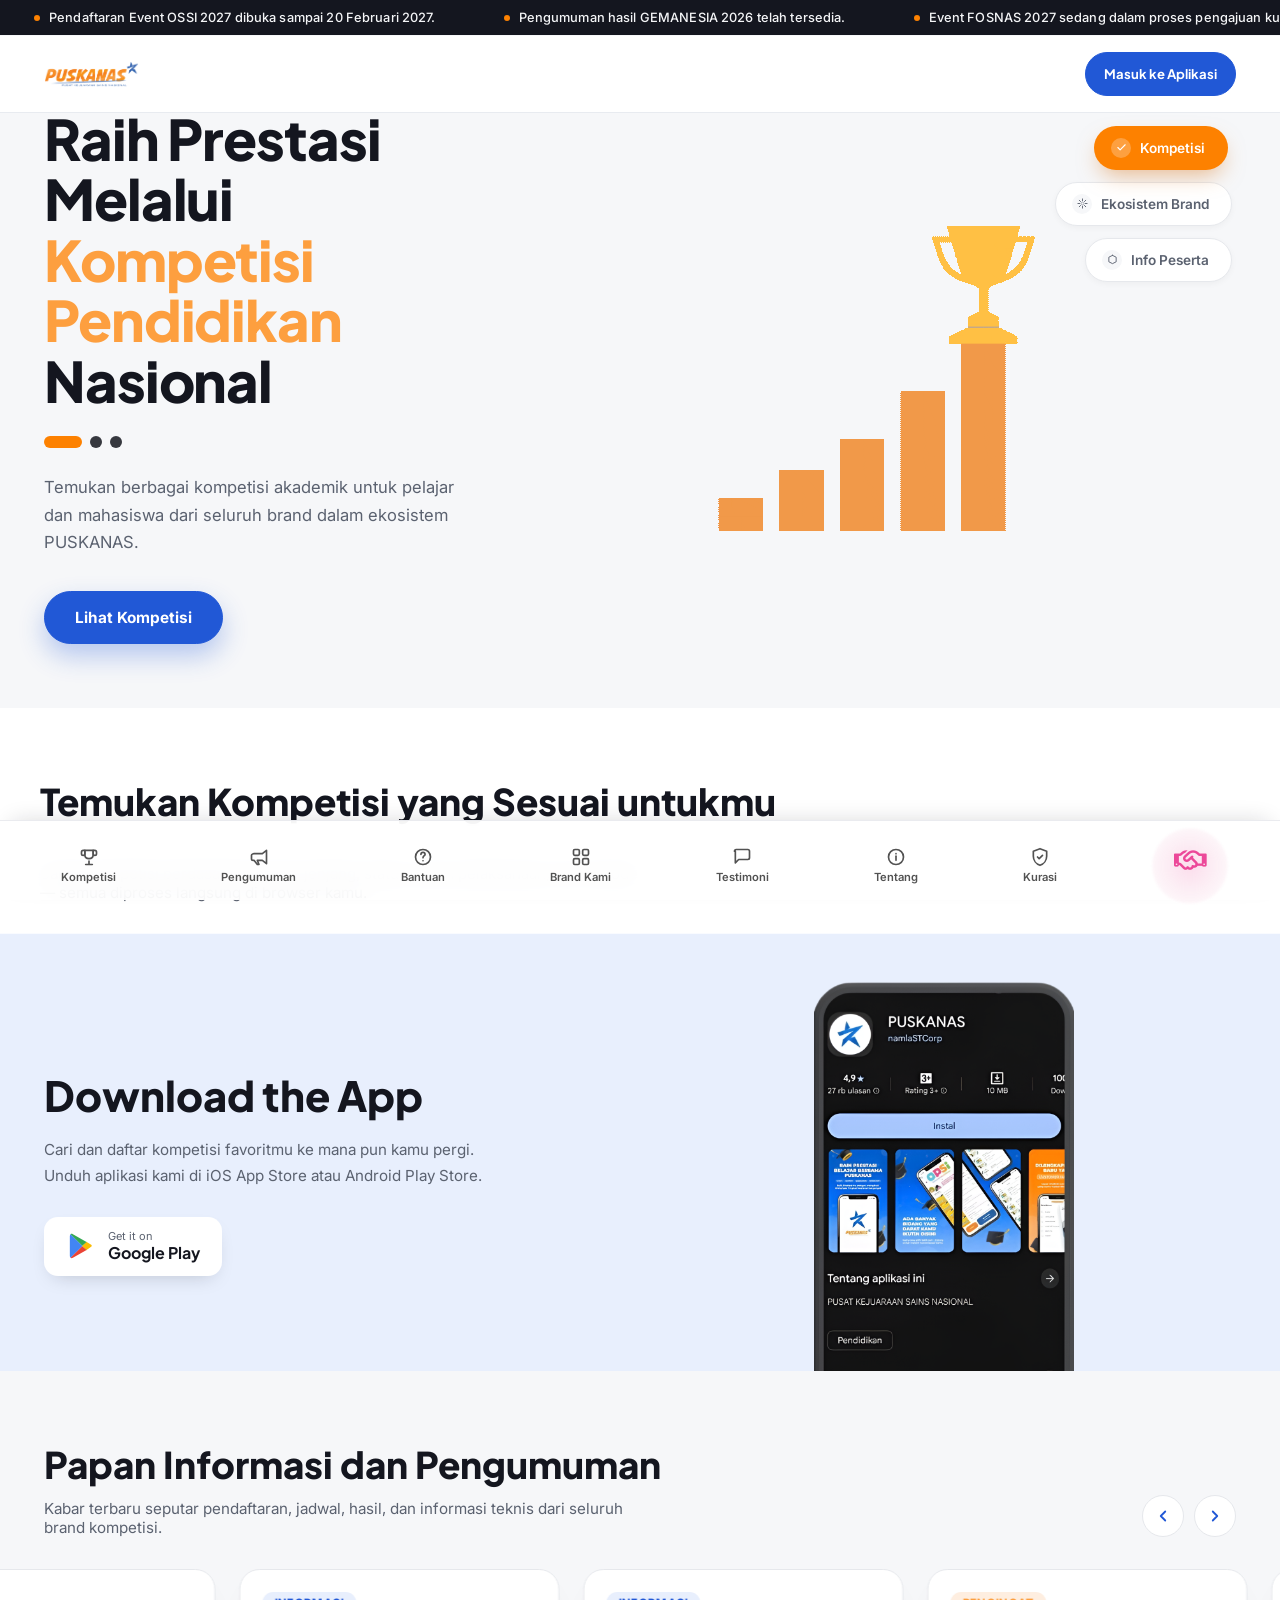
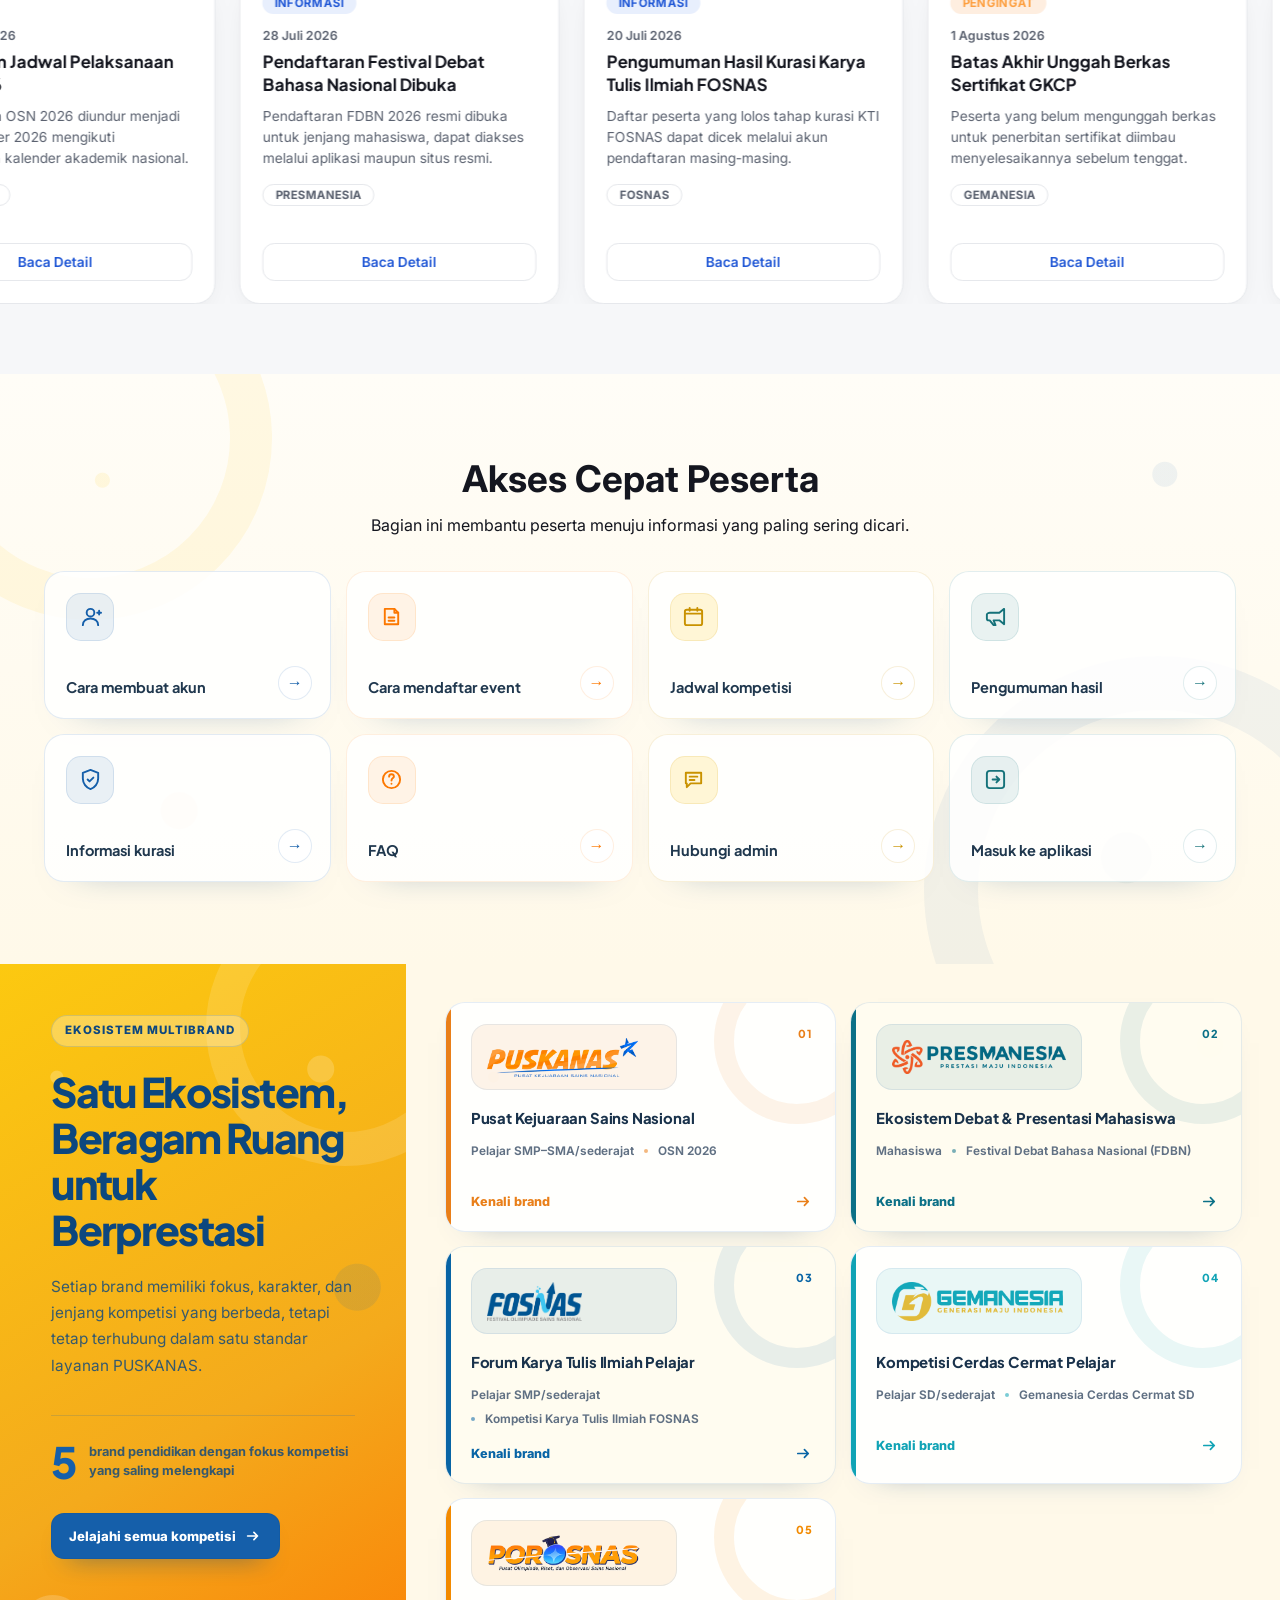
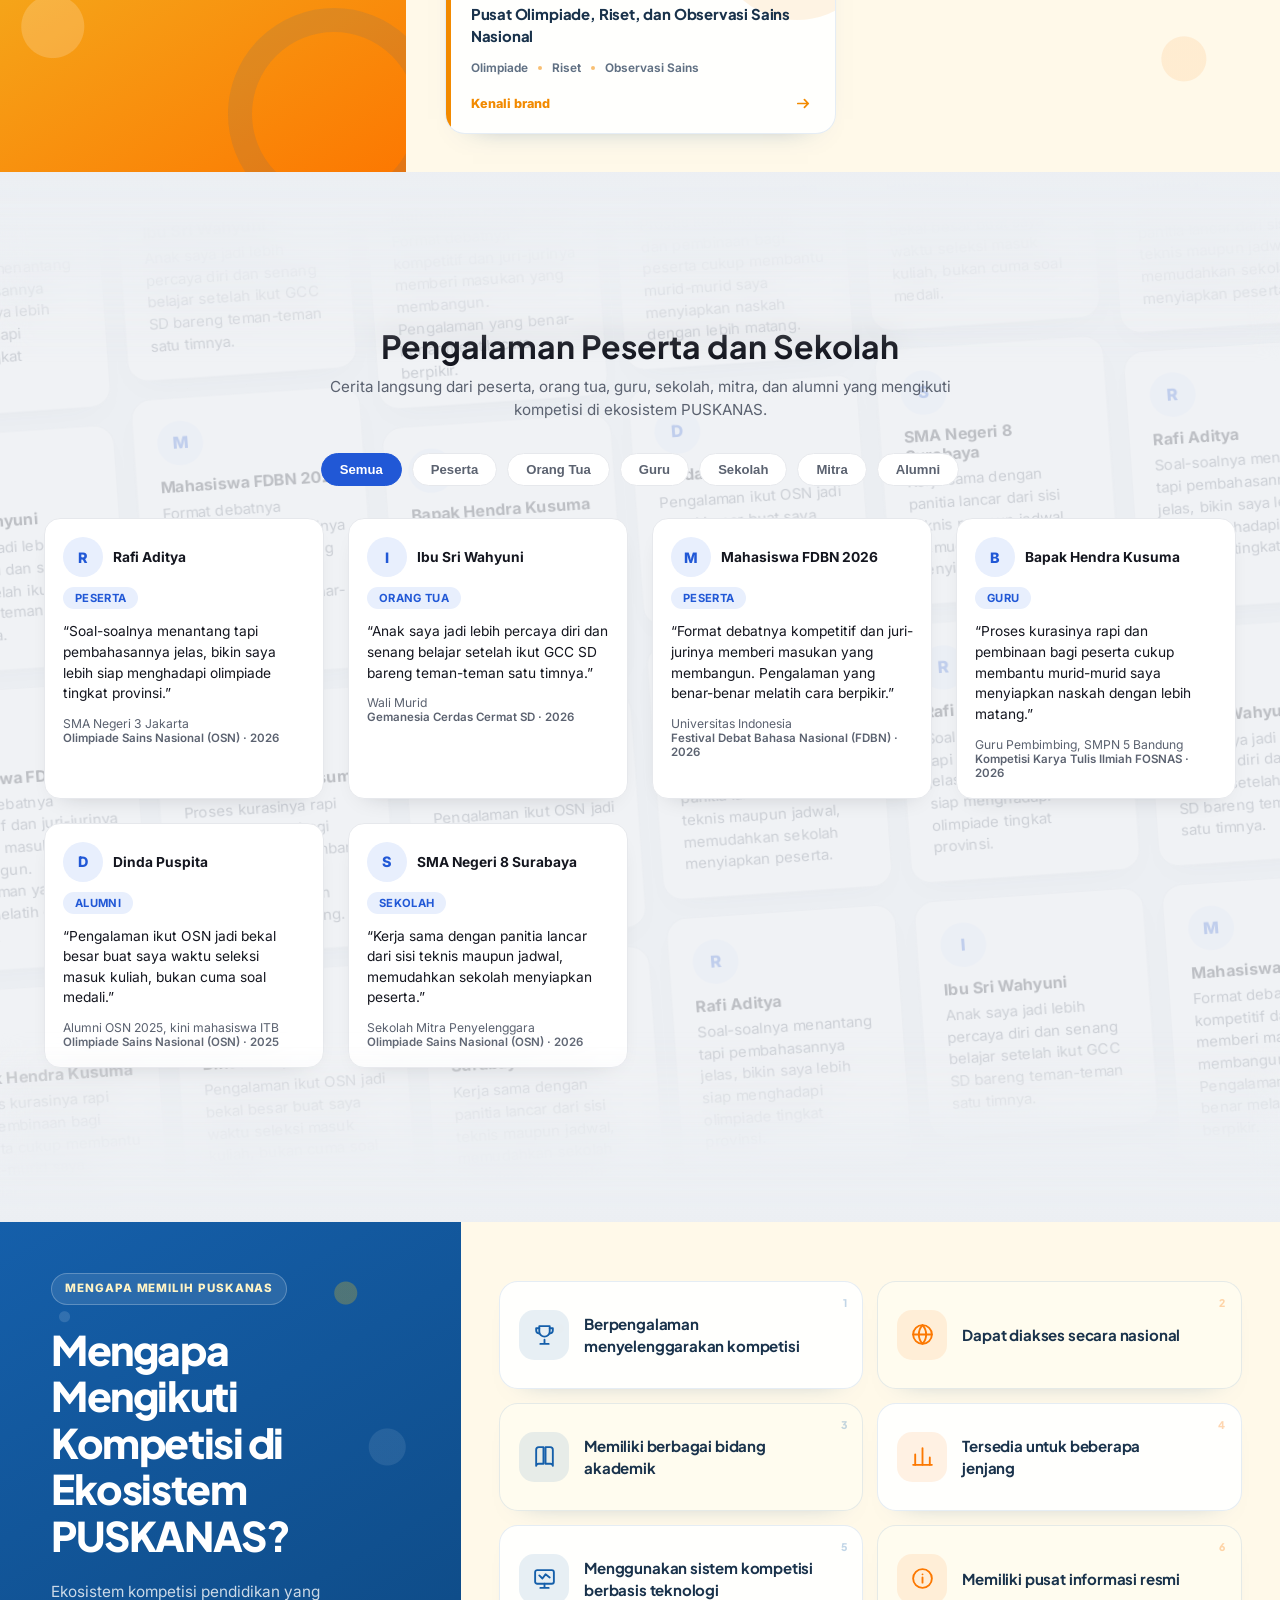
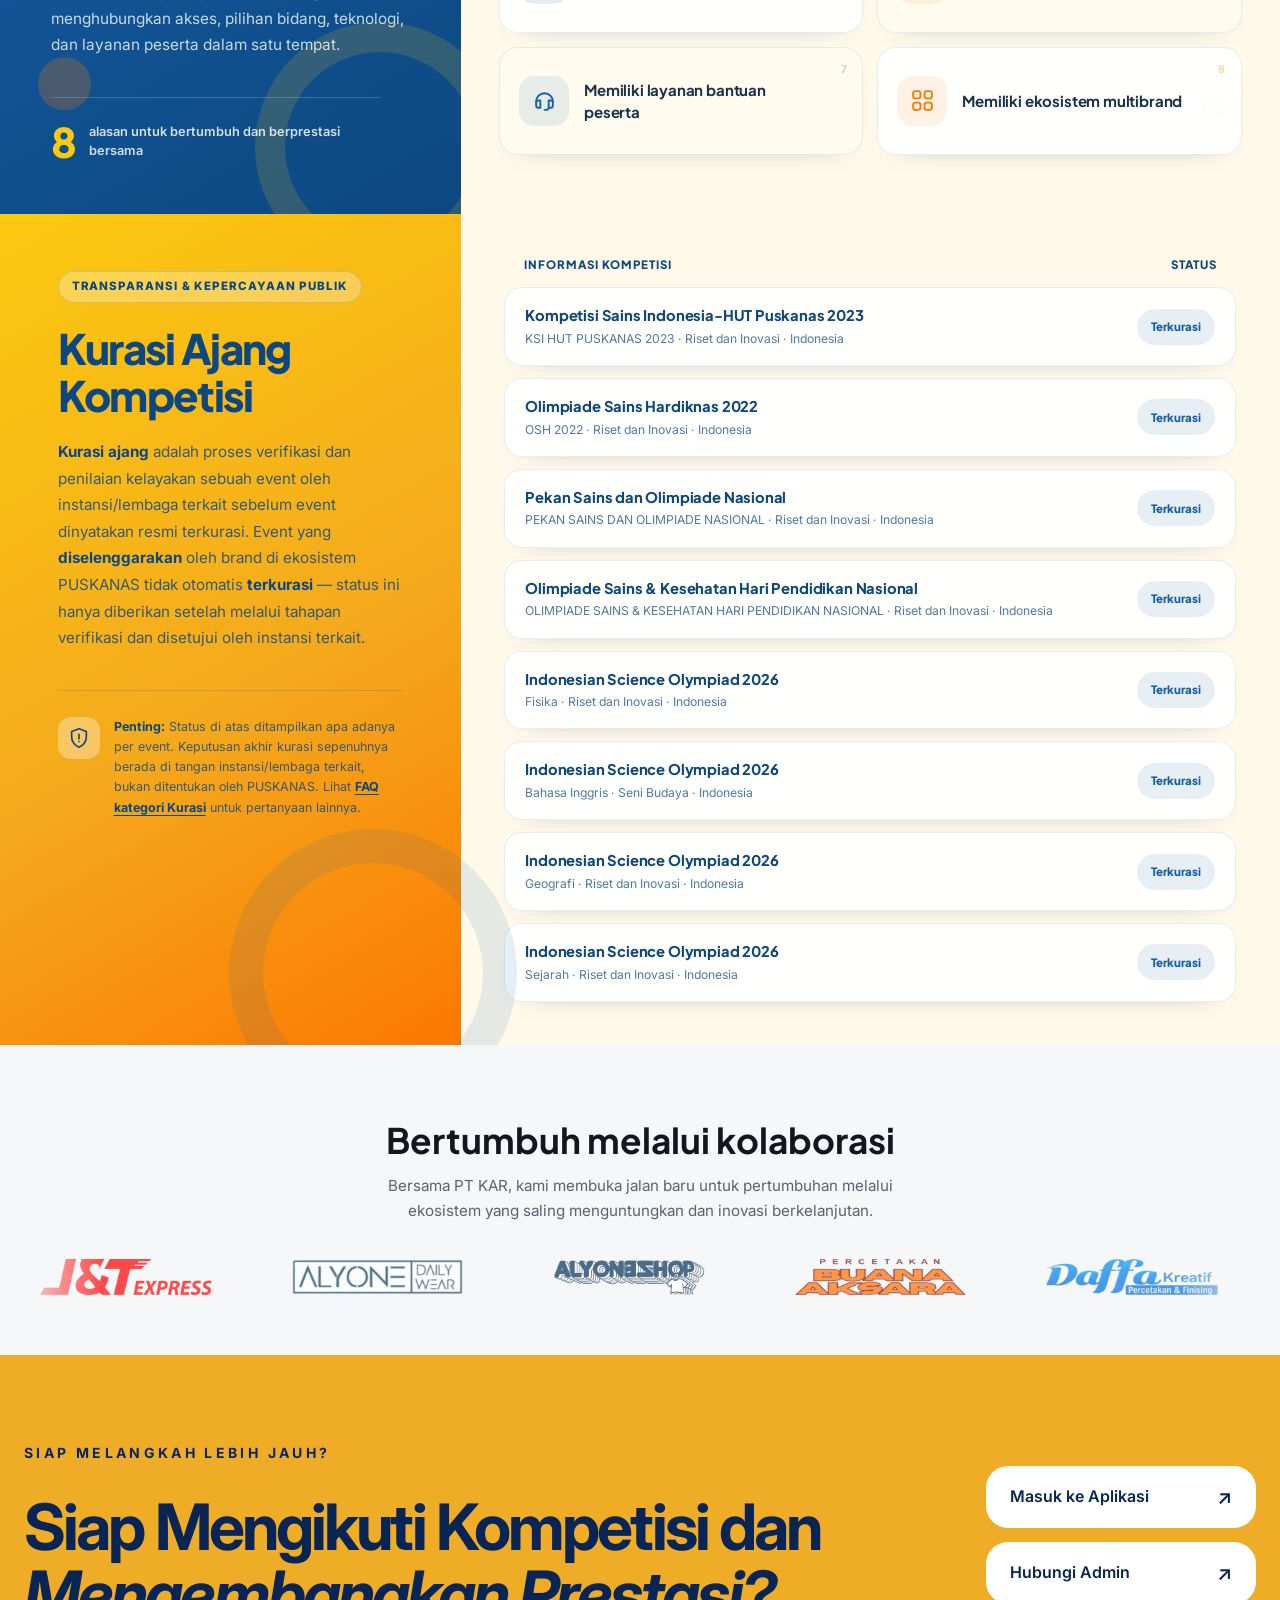
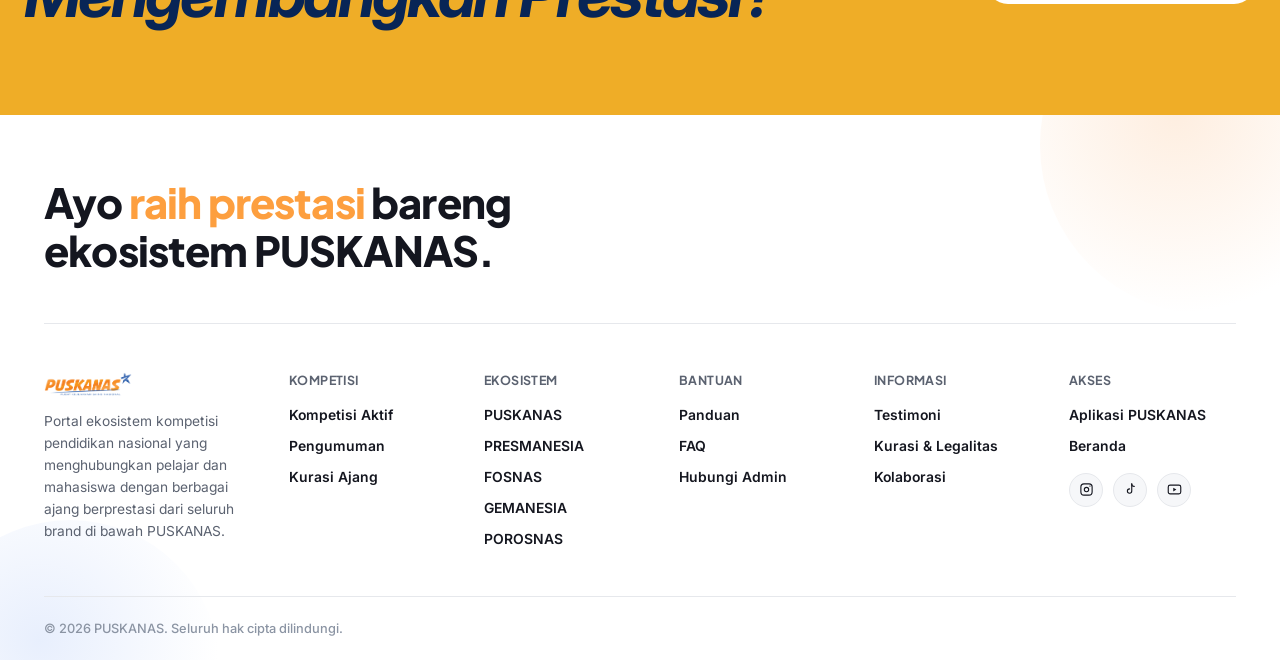
==== commit cc9fab2f: "dock" ====
--- a/index.html
+++ b/index.html
@@ -13,6 +13,7 @@
 
 
 <link rel="stylesheet" href="assets/css/components.css?v=1">
+<link rel="stylesheet" href="https://cdnjs.cloudflare.com/ajax/libs/font-awesome/6.5.2/css/all.min.css">
 </head>
 <body>
   <div class="info-bar" aria-label="Informasi dan pengumuman">
@@ -707,10 +708,7 @@
       <div class="dock-item" data-target="#kolaborasi">
         <span class="dock-glow"></span>
         <span class="dock-face">
-            <svg viewBox="0 0 24 24" fill="none" stroke-linecap="round" stroke-linejoin="round">
-              <path d="M3 13L8.5 8L12 11.2L15.5 8L21 13" stroke-width="2"/>
-              <path d="M9 13.5L11 15.3C11.6 15.9 12.4 15.9 13 15.3L15 13.5" stroke-width="2"/>
-            </svg>
+            <i class="fa-regular fa-handshake"></i>
             <span class="dock-label">Kolaborasi</span>
         </span>
       </div>
--- a/style.css
+++ b/style.css
@@ -2969,6 +2969,13 @@
   flex-shrink: 0;
   transition: stroke 0.2s ease;
 }
+.dock-face i {
+  font-size: 20px;
+  line-height: 1;
+  color: #525252;
+  flex-shrink: 0;
+  transition: color 0.2s ease;
+}
 .dock-item:nth-child(1):hover .dock-face svg,
 .dock-item:nth-child(1).active .dock-face svg {
   stroke: #3b82f6;
@@ -2997,9 +3004,9 @@
 .dock-item:nth-child(7).active .dock-face svg {
   stroke: #6366f1;
 }
-.dock-item:nth-child(8):hover .dock-face svg,
-.dock-item:nth-child(8).active .dock-face svg {
-  stroke: #ec4899;
+.dock-item:nth-child(8):hover .dock-face i,
+.dock-item:nth-child(8).active .dock-face i {
+  color: #ec4899;
 }
 .dock-label {
   font-size: 0.7rem;
@@ -3022,54 +3029,43 @@
 }
 
 @media (max-width: 640px) {
+  .dock-item {
+    flex: 1 1 0;
+    min-width: 0;
+  }
   .dock {
     gap: 0;
-    padding: 10px 2px 6px;
+    padding: 10px 2px 8px;
   }
   .dock-face {
-    padding: 3px 4px;
-  }
-  .dock-face svg {
-    width: 16px;
-    height: 16px;
-  }
-  .dock-glow {
-    width: 42px;
-    height: 42px;
-    filter: blur(0.5px);
+    padding: 6px 2px;
+    width: 100%;
+  }
+  /* Di mobile label disembunyikan default (ruang sempit buat 8 item), full icon aja biar nggak overflow/kepotong */
+  .dock-label {
+    display: none;
   }
   .dock-item:hover .dock-face {
-    transform: scale(1.1);
+    transform: scale(1.15);
   }
   .dock-item.active .dock-face {
-    transform: scale(1.2);
+    transform: scale(1.25);
   }
   .dock-item.active .dock-glow {
     transform: translate(-50%, -50%) scale(1.05);
   }
-  .dock-label {
-    font-size: 0.55rem;
-    margin-top: 2px;
-  }
 }
 
 @media (max-width: 380px) {
-  .dock {
-    padding: 8px 2px 5px;
-  }
-  .dock-face {
-    padding: 2px 3px;
-  }
-  .dock-face svg {
-    width: 14px;
-    height: 14px;
+  .dock-face svg,
+  .dock-face i {
+    width: 18px;
+    height: 18px;
+    font-size: 18px;
   }
   .dock-glow {
     width: 36px;
     height: 36px;
-  }
-  .dock-label {
-    font-size: 0.5rem;
   }
 }
 
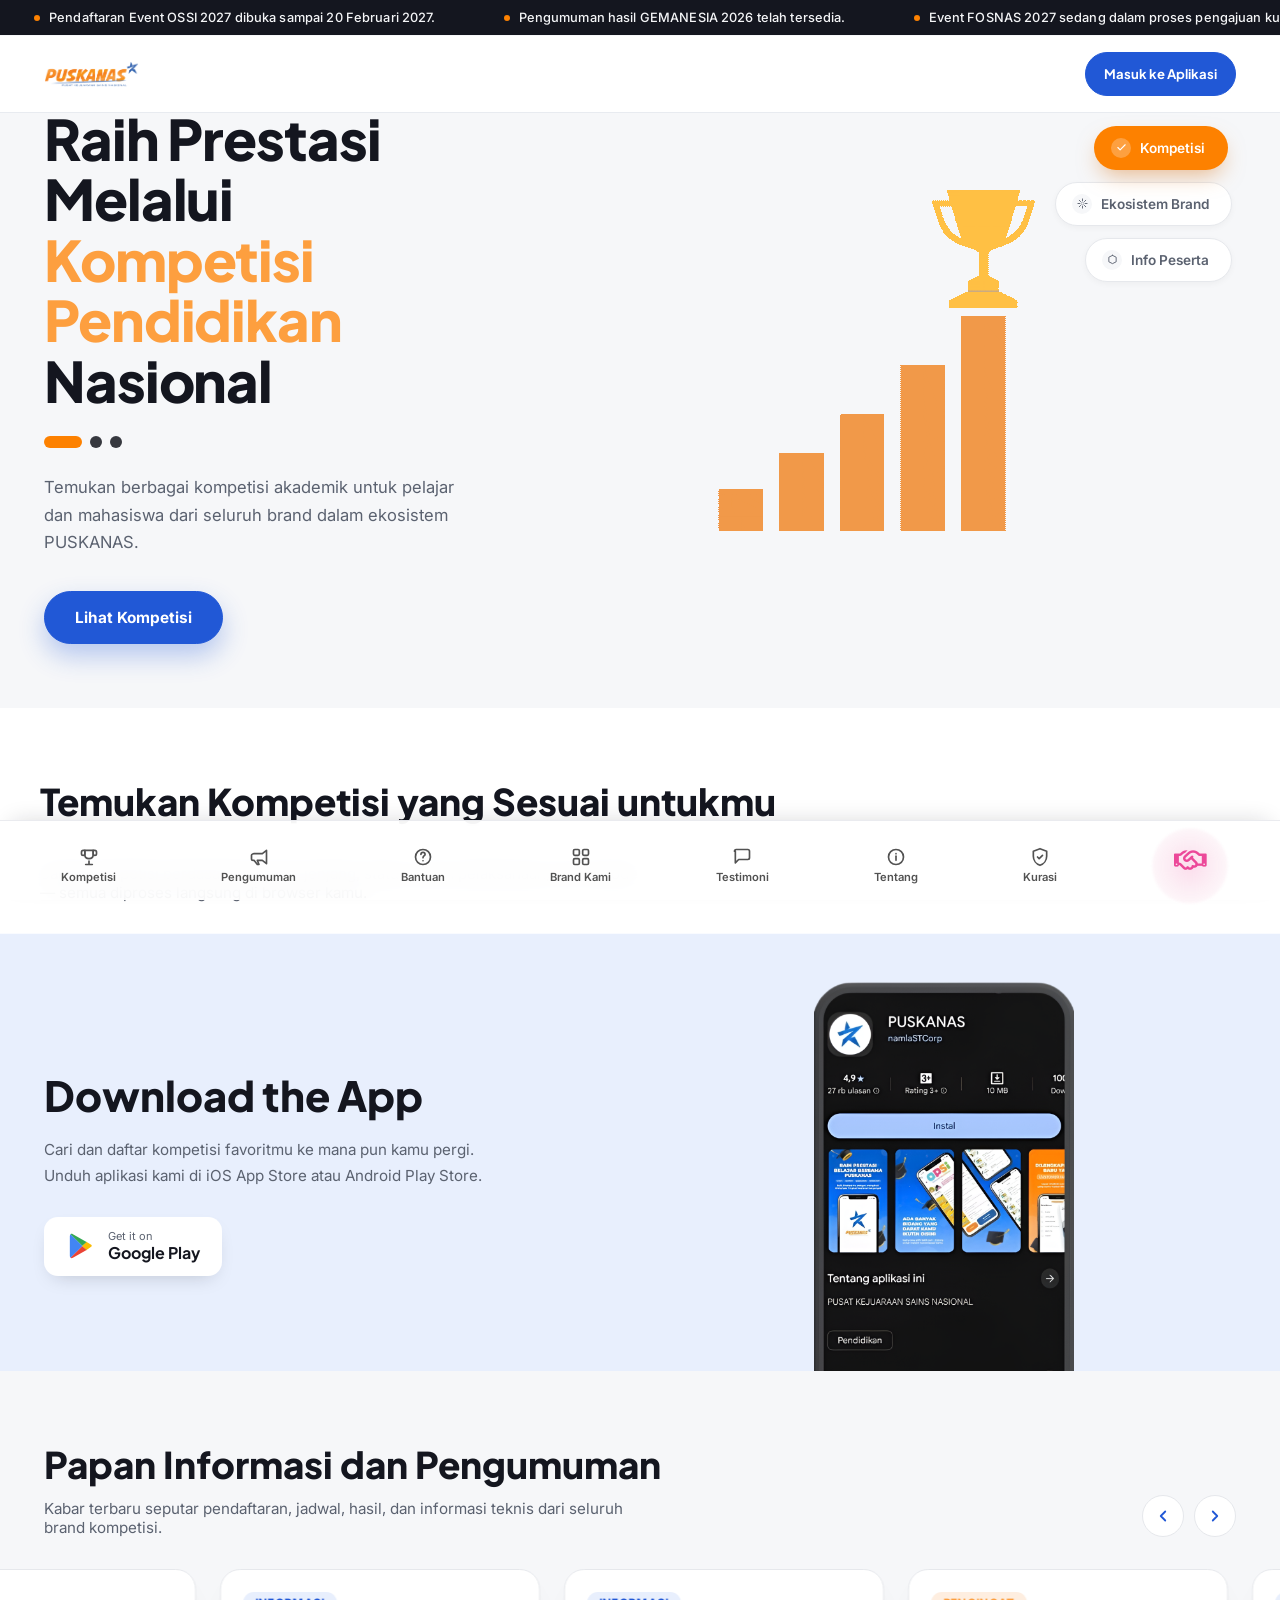
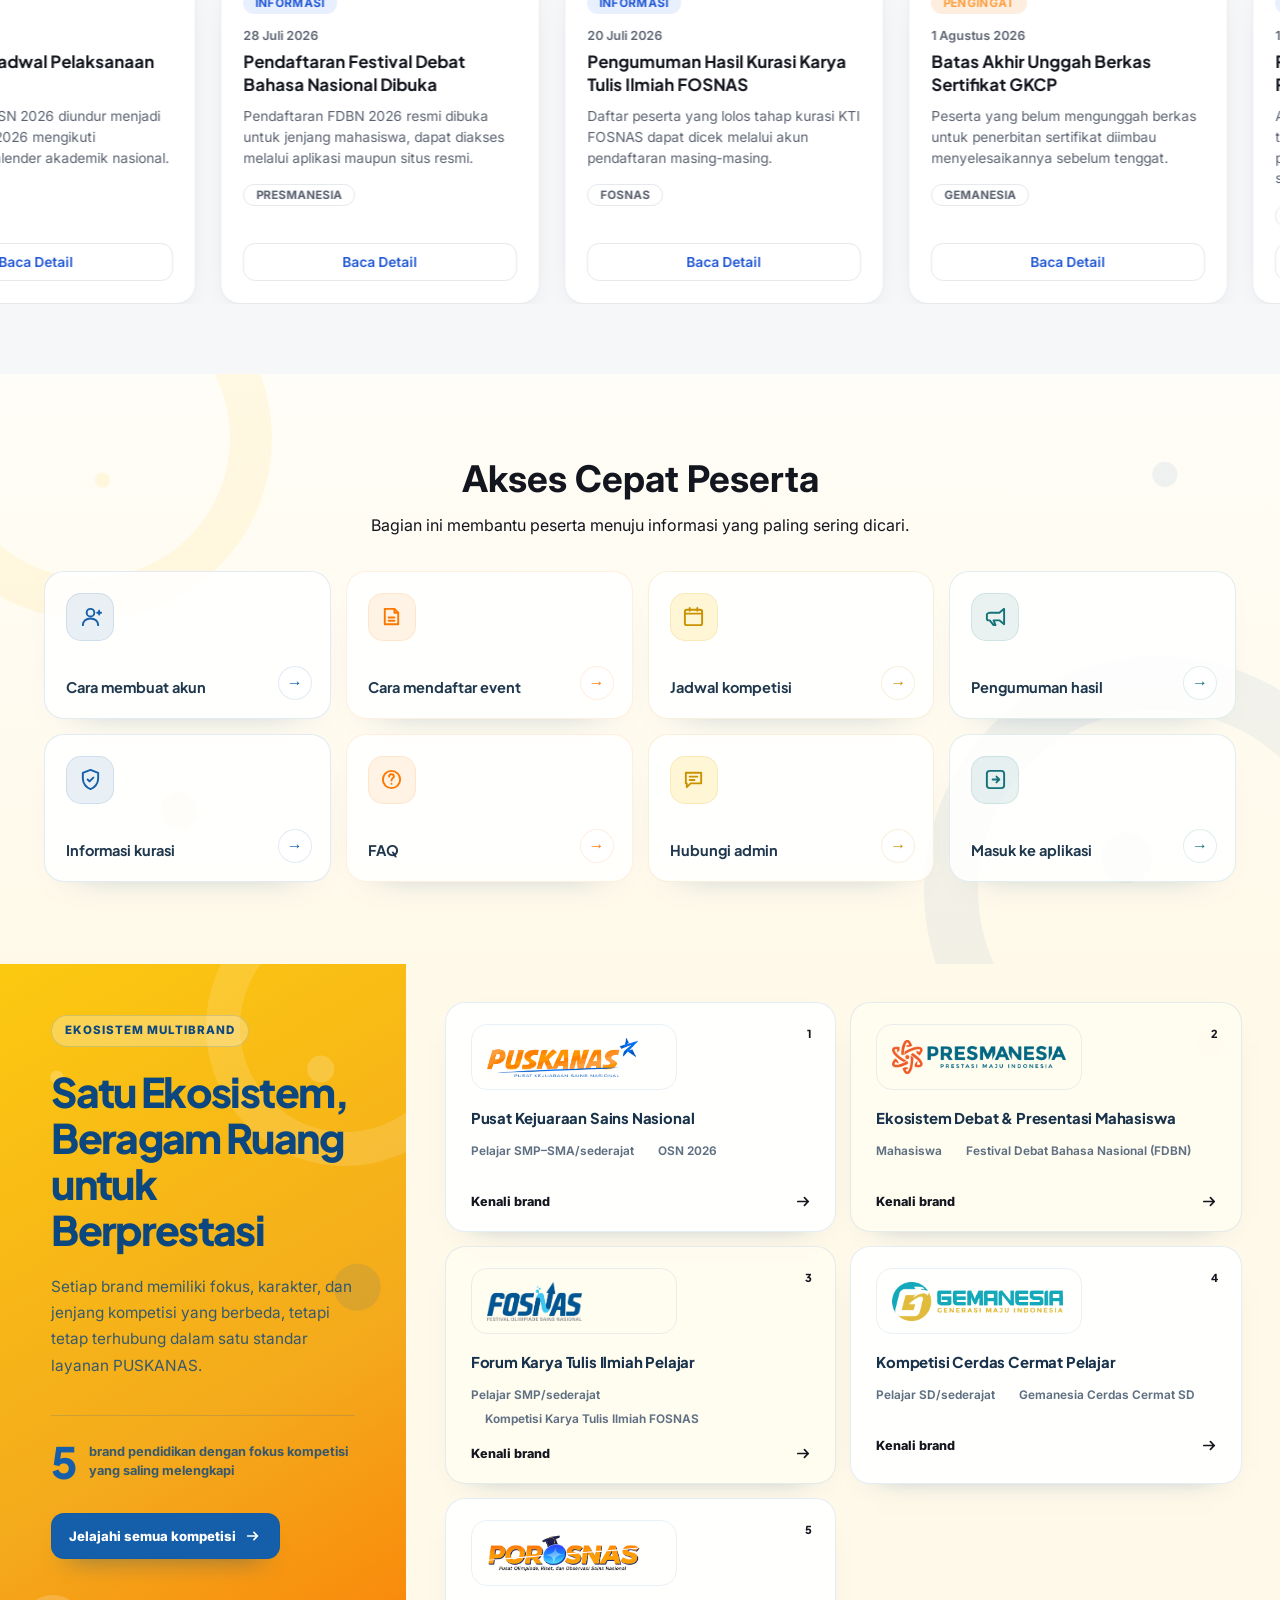
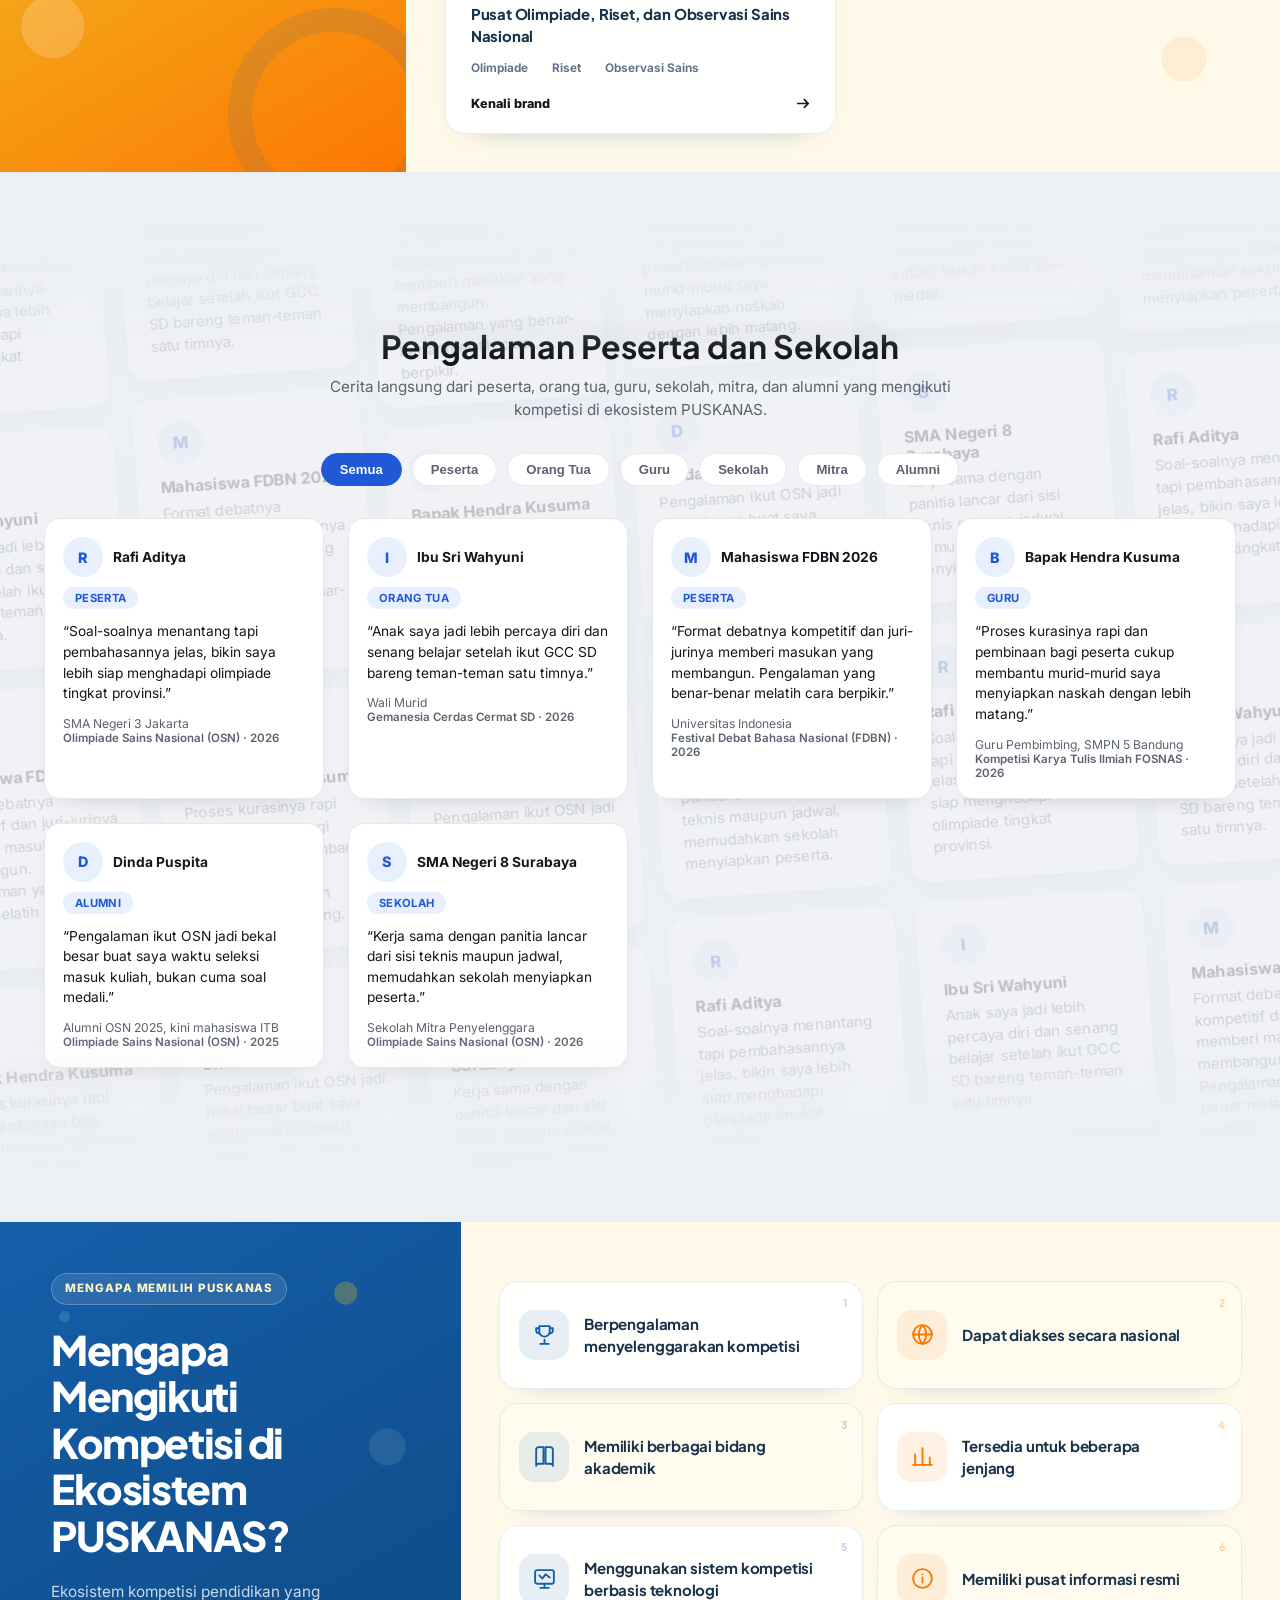
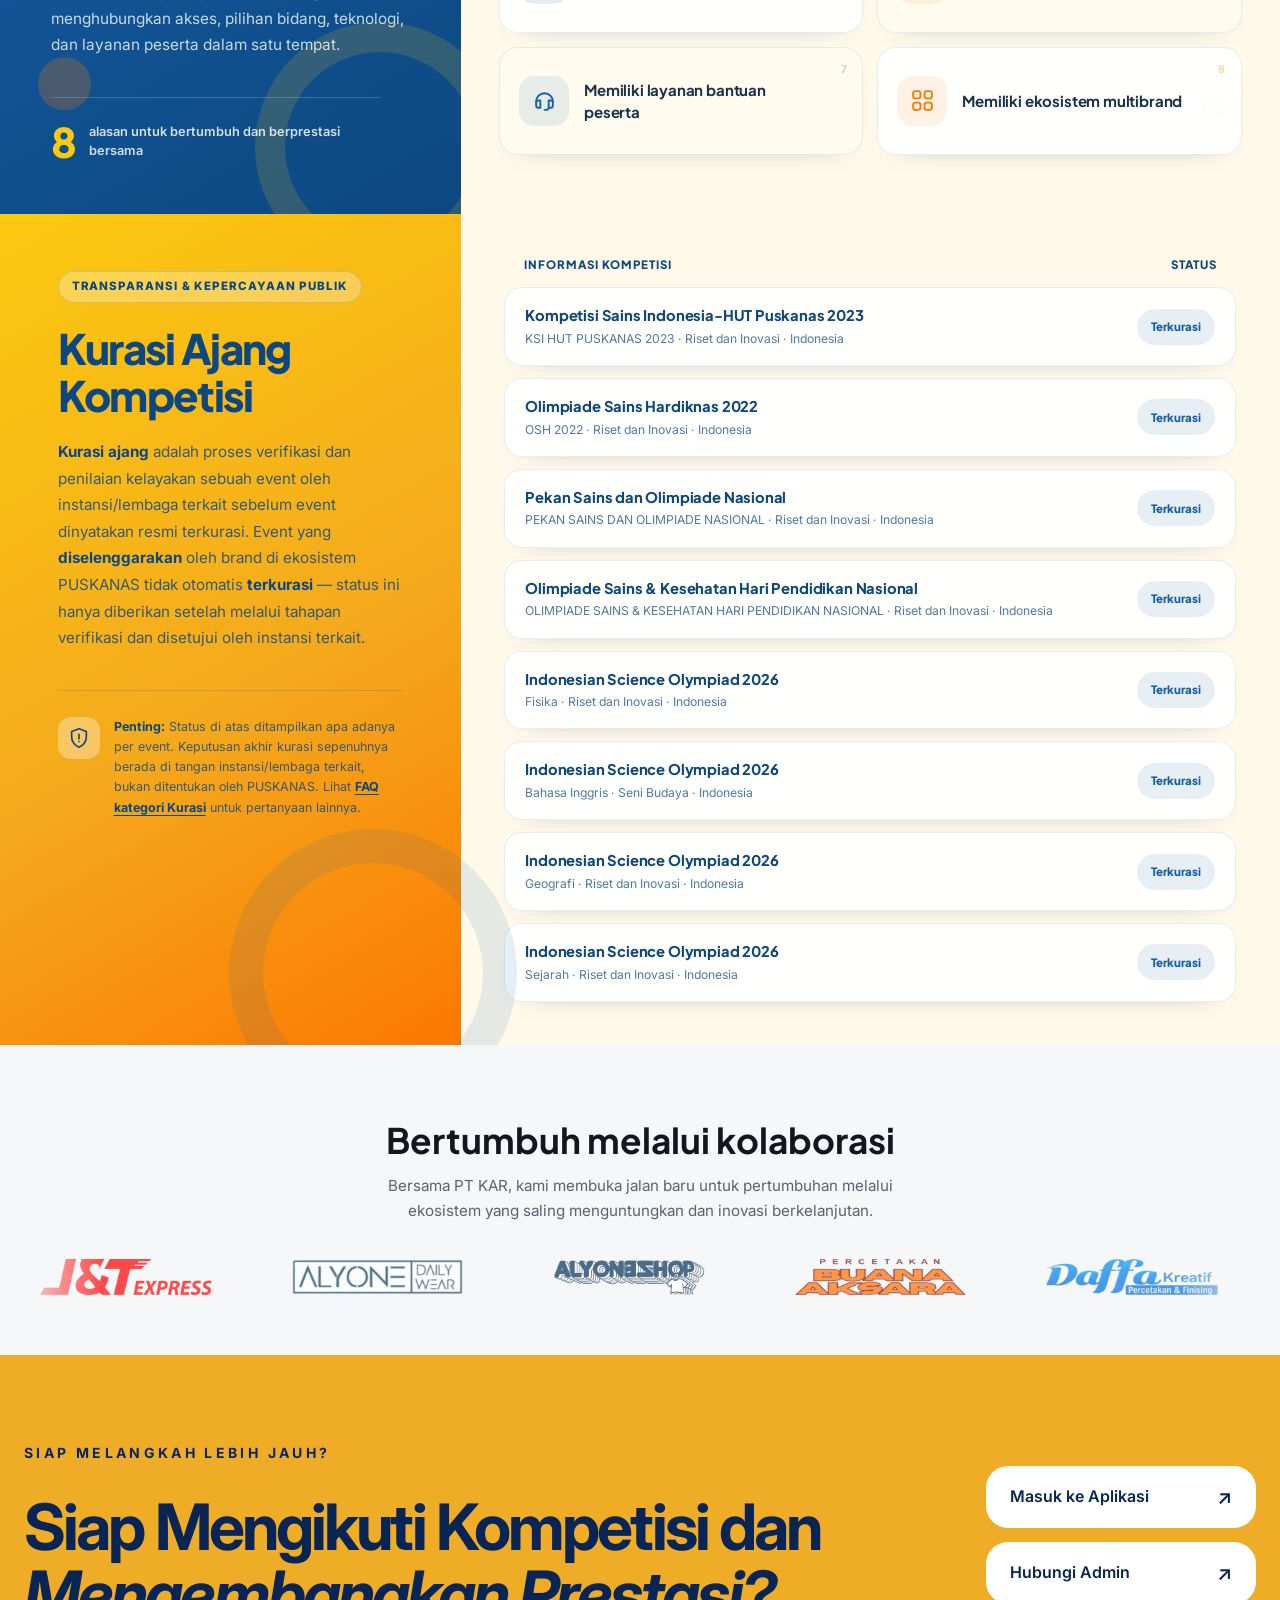
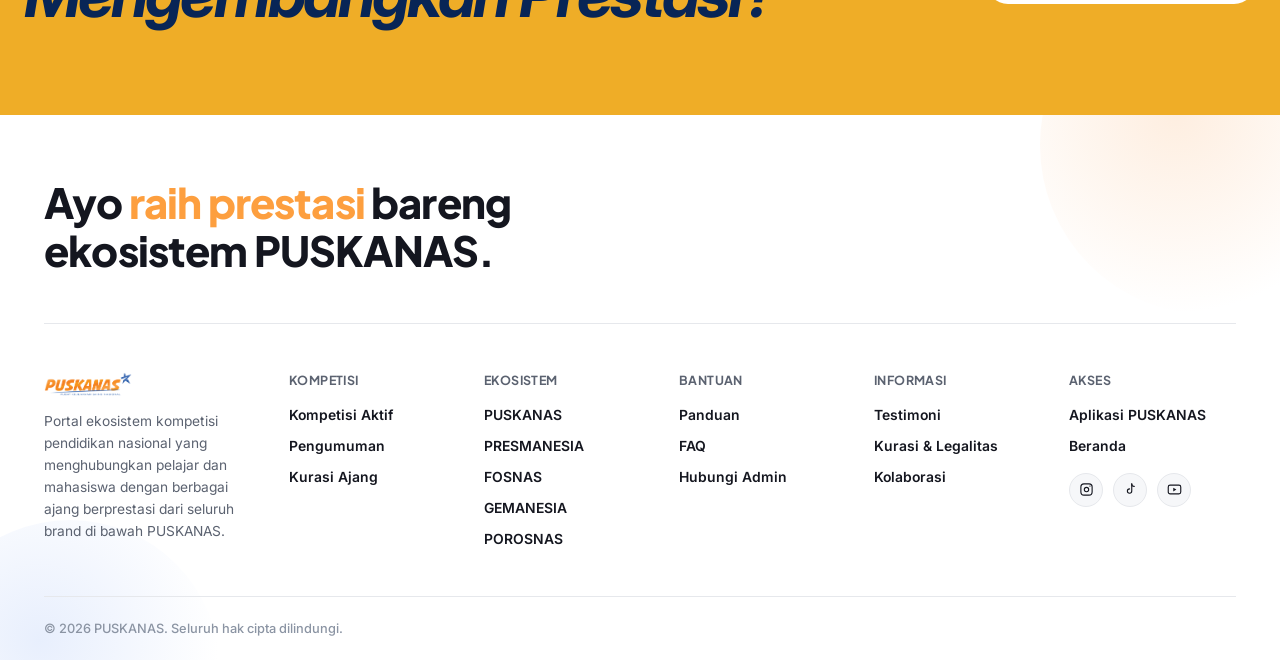
==== commit 179b231f: "bintang" ====
--- a/index.html
+++ b/index.html
@@ -4,6 +4,9 @@
 <meta charset="UTF-8">
 <meta name="viewport" content="width=device-width, initial-scale=1.0">
 <title>PUSKANAS — Hero Section</title>
+<link rel="icon" type="image/x-icon" href="assets/images/favicon.ico">
+<link rel="icon" type="image/png" sizes="32x32" href="assets/images/favicon-192.png">
+<link rel="apple-touch-icon" href="assets/images/apple-touch-icon.png">
 <link rel="preconnect" href="https://fonts.googleapis.com">
 <link rel="preconnect" href="https://fonts.gstatic.com" crossorigin>
 <link href="https://fonts.googleapis.com/css2?family=Plus+Jakarta+Sans:wght@500;600;700;800&family=Inter:wght@400;500;600&display=swap" rel="stylesheet">
--- a/style.css
+++ b/style.css
@@ -2869,10 +2869,6 @@
     opacity 0.28s ease,
     transform 0.28s ease;
 }
-.dock-item:hover .dock-glow {
-  opacity: 0.82;
-  transform: translate(-50%, -50%) scale(1.2);
-}
 .dock-item.active .dock-glow {
   opacity: 1;
   transform: translate(-50%, -50%) scale(1.3);
@@ -2955,10 +2951,7 @@
   transform-origin: center bottom;
   transition: transform 0.2s ease;
 }
-/* Hover: full icon, sedikit membesar. Section-nya lagi aktif di layar: lebih besar lagi */
-.dock-item:hover .dock-face {
-  transform: scale(1.15);
-}
+/* Section-nya lagi aktif di layar (scroll/klik): full icon, membesar. Berlaku di semua device. */
 .dock-item.active .dock-face {
   transform: scale(1.3);
 }
@@ -2976,35 +2969,27 @@
   flex-shrink: 0;
   transition: color 0.2s ease;
 }
-.dock-item:nth-child(1):hover .dock-face svg,
 .dock-item:nth-child(1).active .dock-face svg {
   stroke: #3b82f6;
 }
-.dock-item:nth-child(2):hover .dock-face svg,
 .dock-item:nth-child(2).active .dock-face svg {
   stroke: #f97316;
 }
-.dock-item:nth-child(3):hover .dock-face svg,
 .dock-item:nth-child(3).active .dock-face svg {
   stroke: #9333ea;
 }
-.dock-item:nth-child(4):hover .dock-face svg,
 .dock-item:nth-child(4).active .dock-face svg {
   stroke: #22c55e;
 }
-.dock-item:nth-child(5):hover .dock-face svg,
 .dock-item:nth-child(5).active .dock-face svg {
   stroke: #14b8a6;
 }
-.dock-item:nth-child(6):hover .dock-face svg,
 .dock-item:nth-child(6).active .dock-face svg {
   stroke: #ef4444;
 }
-.dock-item:nth-child(7):hover .dock-face svg,
 .dock-item:nth-child(7).active .dock-face svg {
   stroke: #6366f1;
 }
-.dock-item:nth-child(8):hover .dock-face i,
 .dock-item:nth-child(8).active .dock-face i {
   color: #ec4899;
 }
@@ -3021,38 +3006,206 @@
     max-height 0.2s ease,
     margin-top 0.2s ease;
 }
-.dock-item:hover .dock-label,
 .dock-item.active .dock-label {
   opacity: 0;
   max-height: 0;
   margin-top: 0;
 }
 
+/* Efek :hover CUMA buat device yang beneran punya mouse. Di touchscreen, :hover bisa
+   "nyangkut" abis disentuh (nggak ada mouse-leave), jadi sengaja nggak dipakai di sana —
+   status "aktif" mobile sepenuhnya diatur .active dari JS (scroll/klik), bukan :hover. */
+@media (hover: hover) and (pointer: fine) {
+  .dock-item:hover .dock-glow {
+    opacity: 0.82;
+    transform: translate(-50%, -50%) scale(1.2);
+  }
+  .dock-item:hover .dock-face {
+    transform: scale(1.15);
+  }
+  .dock-item:nth-child(1):hover .dock-face svg {
+    stroke: #3b82f6;
+  }
+  .dock-item:nth-child(2):hover .dock-face svg {
+    stroke: #f97316;
+  }
+  .dock-item:nth-child(3):hover .dock-face svg {
+    stroke: #9333ea;
+  }
+  .dock-item:nth-child(4):hover .dock-face svg {
+    stroke: #22c55e;
+  }
+  .dock-item:nth-child(5):hover .dock-face svg {
+    stroke: #14b8a6;
+  }
+  .dock-item:nth-child(6):hover .dock-face svg {
+    stroke: #ef4444;
+  }
+  .dock-item:nth-child(7):hover .dock-face svg {
+    stroke: #6366f1;
+  }
+  .dock-item:nth-child(8):hover .dock-face i {
+    color: #ec4899;
+  }
+  .dock-item:hover .dock-label {
+    opacity: 0;
+    max-height: 0;
+    margin-top: 0;
+  }
+}
+
 @media (max-width: 640px) {
   .dock-item {
     flex: 1 1 0;
     min-width: 0;
   }
+
+  /* Mobile: dock dibuat putih solid supaya bersih dan konsisten. */
   .dock {
     gap: 0;
-    padding: 10px 2px 8px;
-  }
+    padding: 10px 2px calc(8px + env(safe-area-inset-bottom));
+    background: #ffffff;
+    backdrop-filter: none;
+    -webkit-backdrop-filter: none;
+    border-top: 1px solid #e6e8ec;
+    box-shadow: 0 -8px 22px -16px rgba(20, 22, 31, 0.28);
+  }
+
   .dock-face {
     padding: 6px 2px;
     width: 100%;
   }
-  /* Di mobile label disembunyikan default (ruang sempit buat 8 item), full icon aja biar nggak overflow/kepotong */
+
+  /* Glow mobile dibuat kecil agar tidak bocor ke slot ikon di sebelahnya. */
+  .dock-glow {
+    width: 32px;
+    height: 32px;
+    filter: none;
+  }
+
+  .dock-item.active .dock-glow {
+    transform: translate(-50%, -50%) scale(1.08);
+  }
+
+  /* Label aktif mobile: putih minimal dan ukurannya mengikuti teks. */
   .dock-label {
+    position: absolute;
+    left: 50%;
+    bottom: calc(100% + 14px);
+    z-index: 3;
+
+    display: inline-flex;
+    align-items: center;
+    justify-content: center;
+
+    width: max-content;
+    height: auto;
+    min-width: 0;
+    min-height: 0;
+    max-width: calc(100vw - 20px);
+    max-height: none;
+
+    margin: 0;
+    padding: 4px 8px;
+
+    border: 0;
+    border-radius: 6px;
+    background: #ffffff;
+
+    font-size: 0.6rem;
+    font-weight: 700;
+    letter-spacing: 0;
+    line-height: 1.2;
+    white-space: nowrap;
+
+    box-shadow: 0 3px 10px rgba(20, 22, 31, 0.06);
+    opacity: 0;
+    overflow: visible;
+    pointer-events: none;
+
+    transform: translate(-50%, 3px);
+    transform-origin: center bottom;
+    transition:
+      opacity 0.16s ease,
+      transform 0.16s ease;
+  }
+
+  /* Warna font label mengikuti warna ikon masing-masing. */
+  .dock-item:nth-child(1) .dock-label {
+    color: #3b82f6;
+  }
+  .dock-item:nth-child(2) .dock-label {
+    color: #f97316;
+  }
+  .dock-item:nth-child(3) .dock-label {
+    color: #9333ea;
+  }
+  .dock-item:nth-child(4) .dock-label {
+    color: #22c55e;
+  }
+  .dock-item:nth-child(5) .dock-label {
+    color: #14b8a6;
+  }
+  .dock-item:nth-child(6) .dock-label {
+    color: #ef4444;
+  }
+  .dock-item:nth-child(7) .dock-label {
+    color: #6366f1;
+  }
+  .dock-item:nth-child(8) .dock-label {
+    color: #ec4899;
+  }
+
+  /* Tanpa ekor/segitiga agar popup tetap minimal. */
+  .dock-label::after {
+    content: none;
     display: none;
   }
-  .dock-item:hover .dock-face {
-    transform: scale(1.15);
-  }
+
+  .dock-item.active .dock-label {
+    opacity: 1;
+    max-height: none;
+    height: auto;
+    overflow: visible;
+    transform: translate(-50%, 0);
+  }
+
+  /* Di mobile jangan scale seluruh .dock-face karena label ikut membesar dan bisa keluar layar. */
   .dock-item.active .dock-face {
-    transform: scale(1.25);
-  }
-  .dock-item.active .dock-glow {
-    transform: translate(-50%, -50%) scale(1.05);
+    transform: none;
+  }
+
+  /* Item paling kiri/kanan: label dikunci ke dalam viewport agar tidak terpotong. */
+  .dock-item:first-child .dock-label {
+    left: 4px;
+    transform: translate(0, 3px);
+    transform-origin: left bottom;
+  }
+
+  .dock-item:first-child.active .dock-label {
+    max-height: none;
+    height: auto;
+    transform: translate(0, 0);
+  }
+
+  .dock-item:last-child .dock-label {
+    left: auto;
+    right: 4px;
+    transform: translate(0, 3px);
+    transform-origin: right bottom;
+  }
+
+  .dock-item:last-child.active .dock-label {
+    max-height: none;
+    height: auto;
+    transform: translate(0, 0);
+  }
+
+  /* Saat sedang smooth-scroll akibat klik dock, jangan tampilkan label section yang dilewati. */
+  .dock.is-navigating .dock-label {
+    opacity: 0 !important;
+    transform: translate(-50%, 3px) !important;
+    transition: none;
   }
 }
 
@@ -3064,8 +3217,11 @@
     font-size: 18px;
   }
   .dock-glow {
-    width: 36px;
-    height: 36px;
+    width: 30px;
+    height: 30px;
+  }
+  .dock-label {
+    font-size: 0.6rem;
   }
 }
 
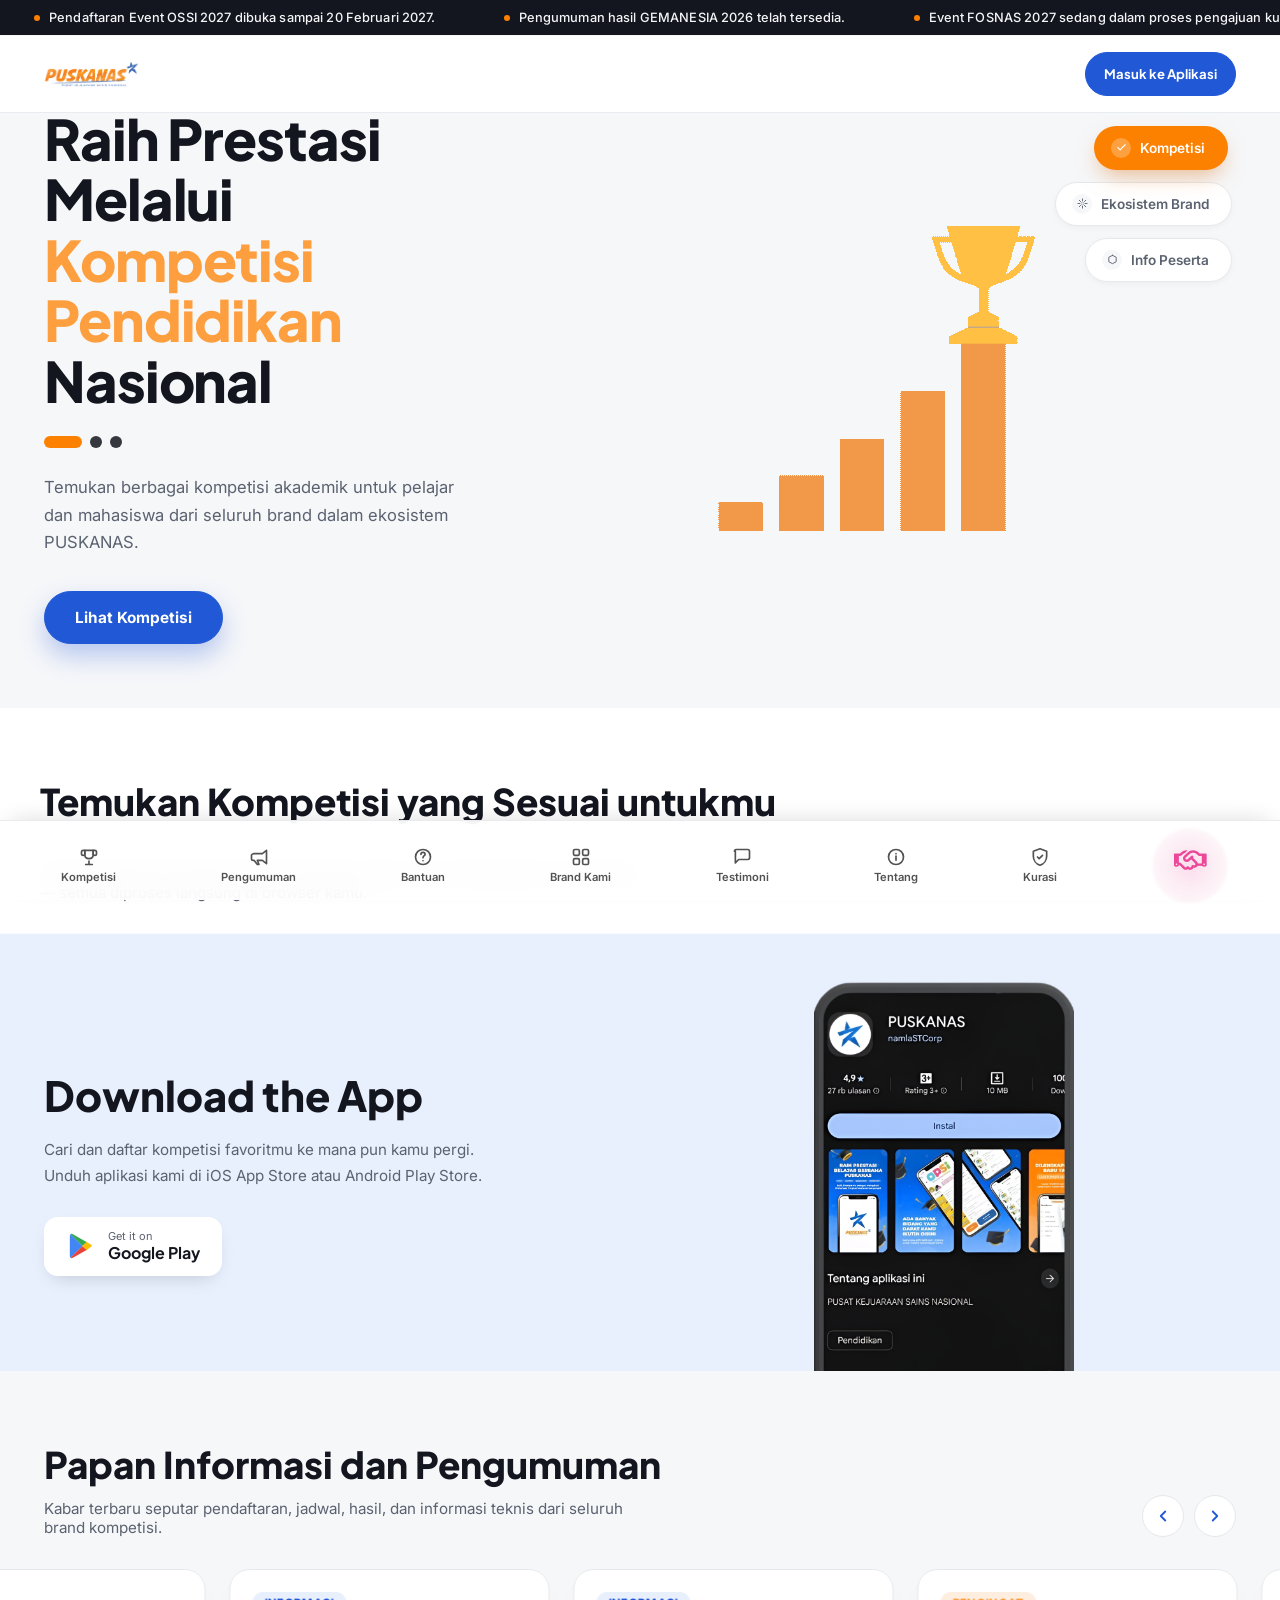
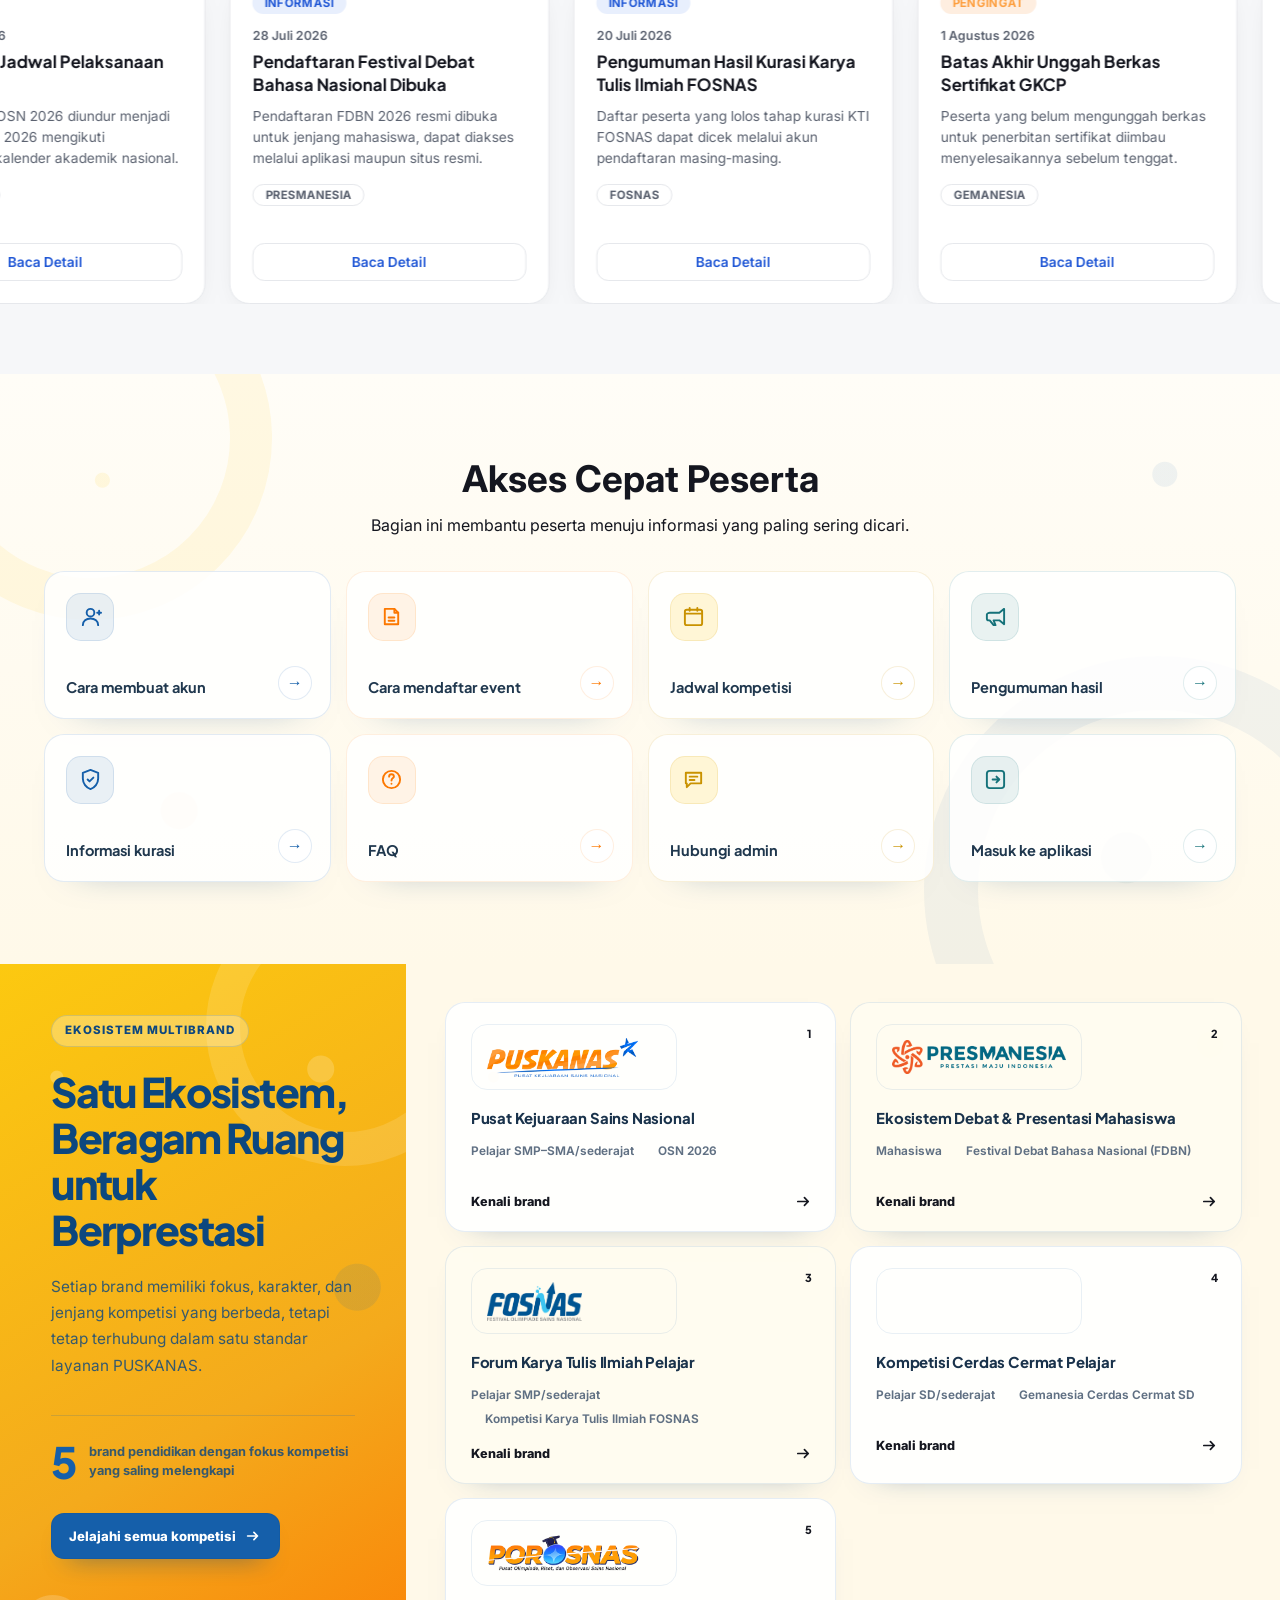
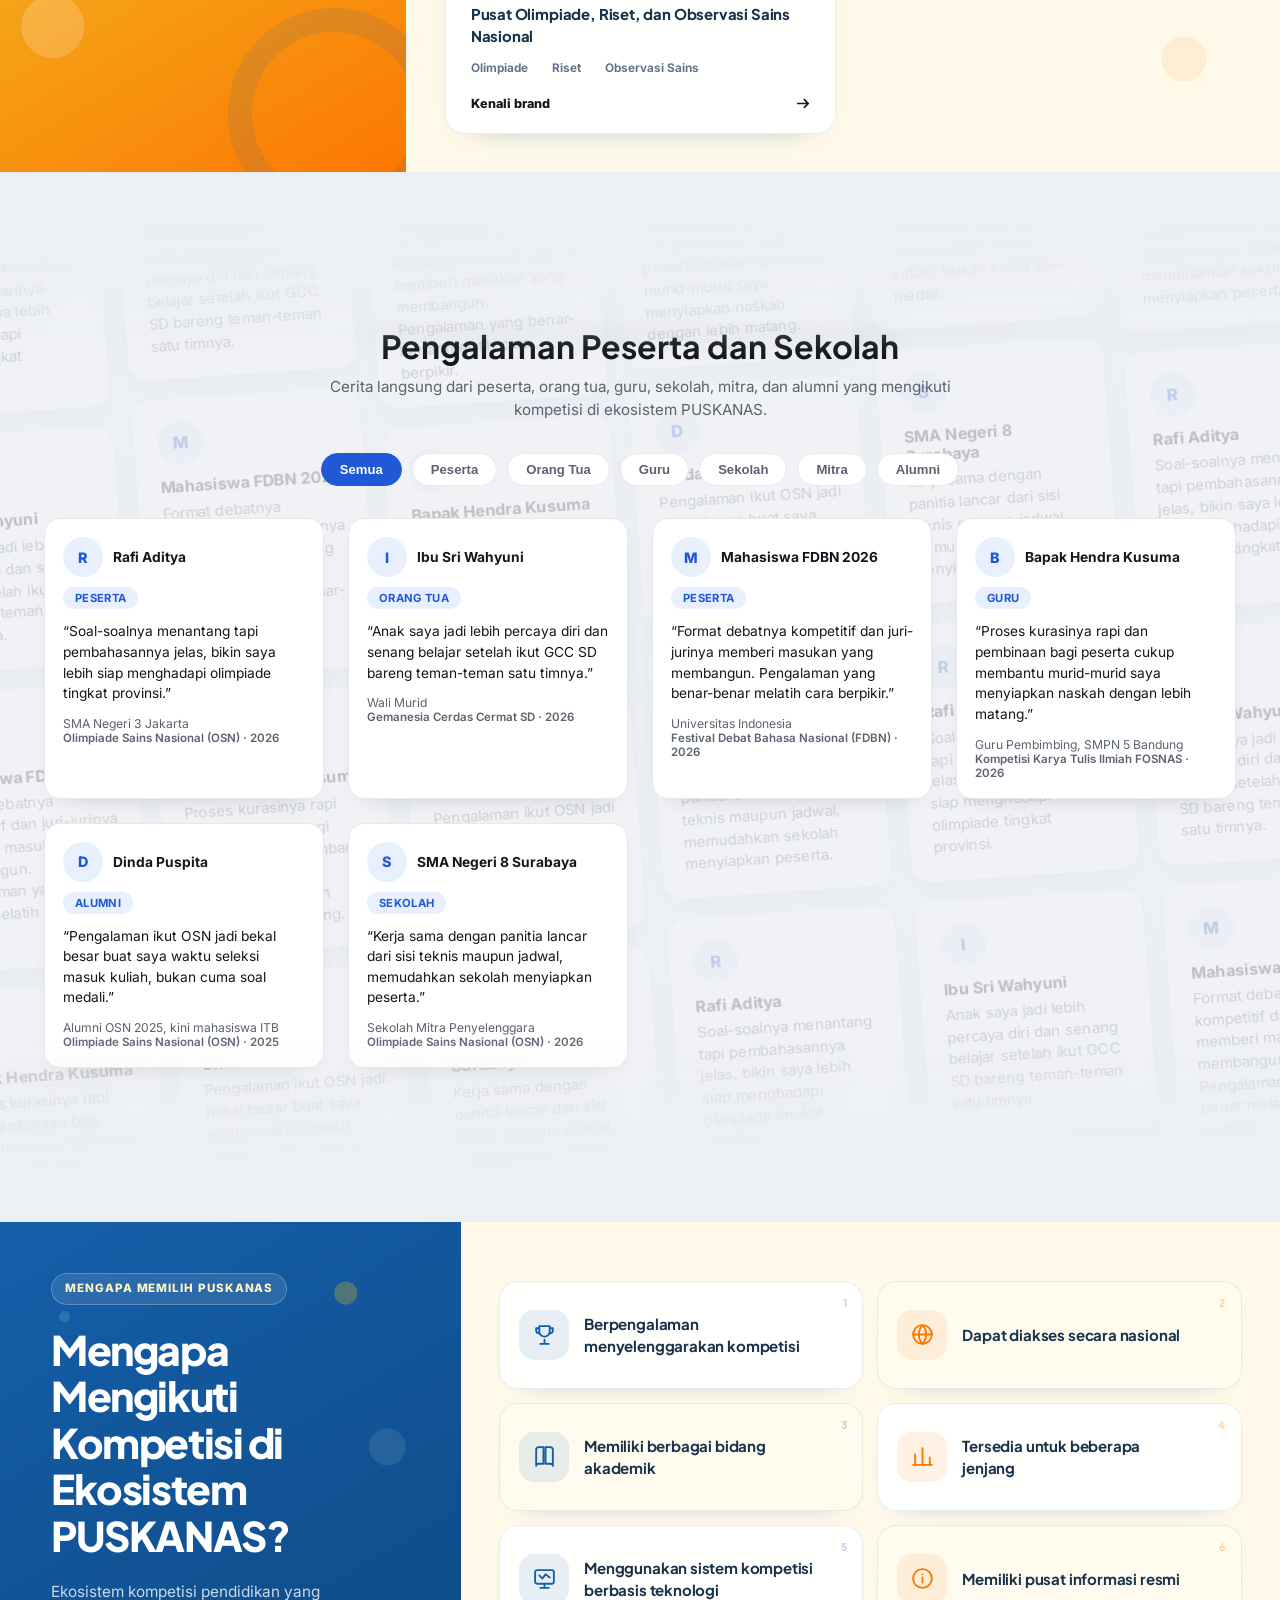
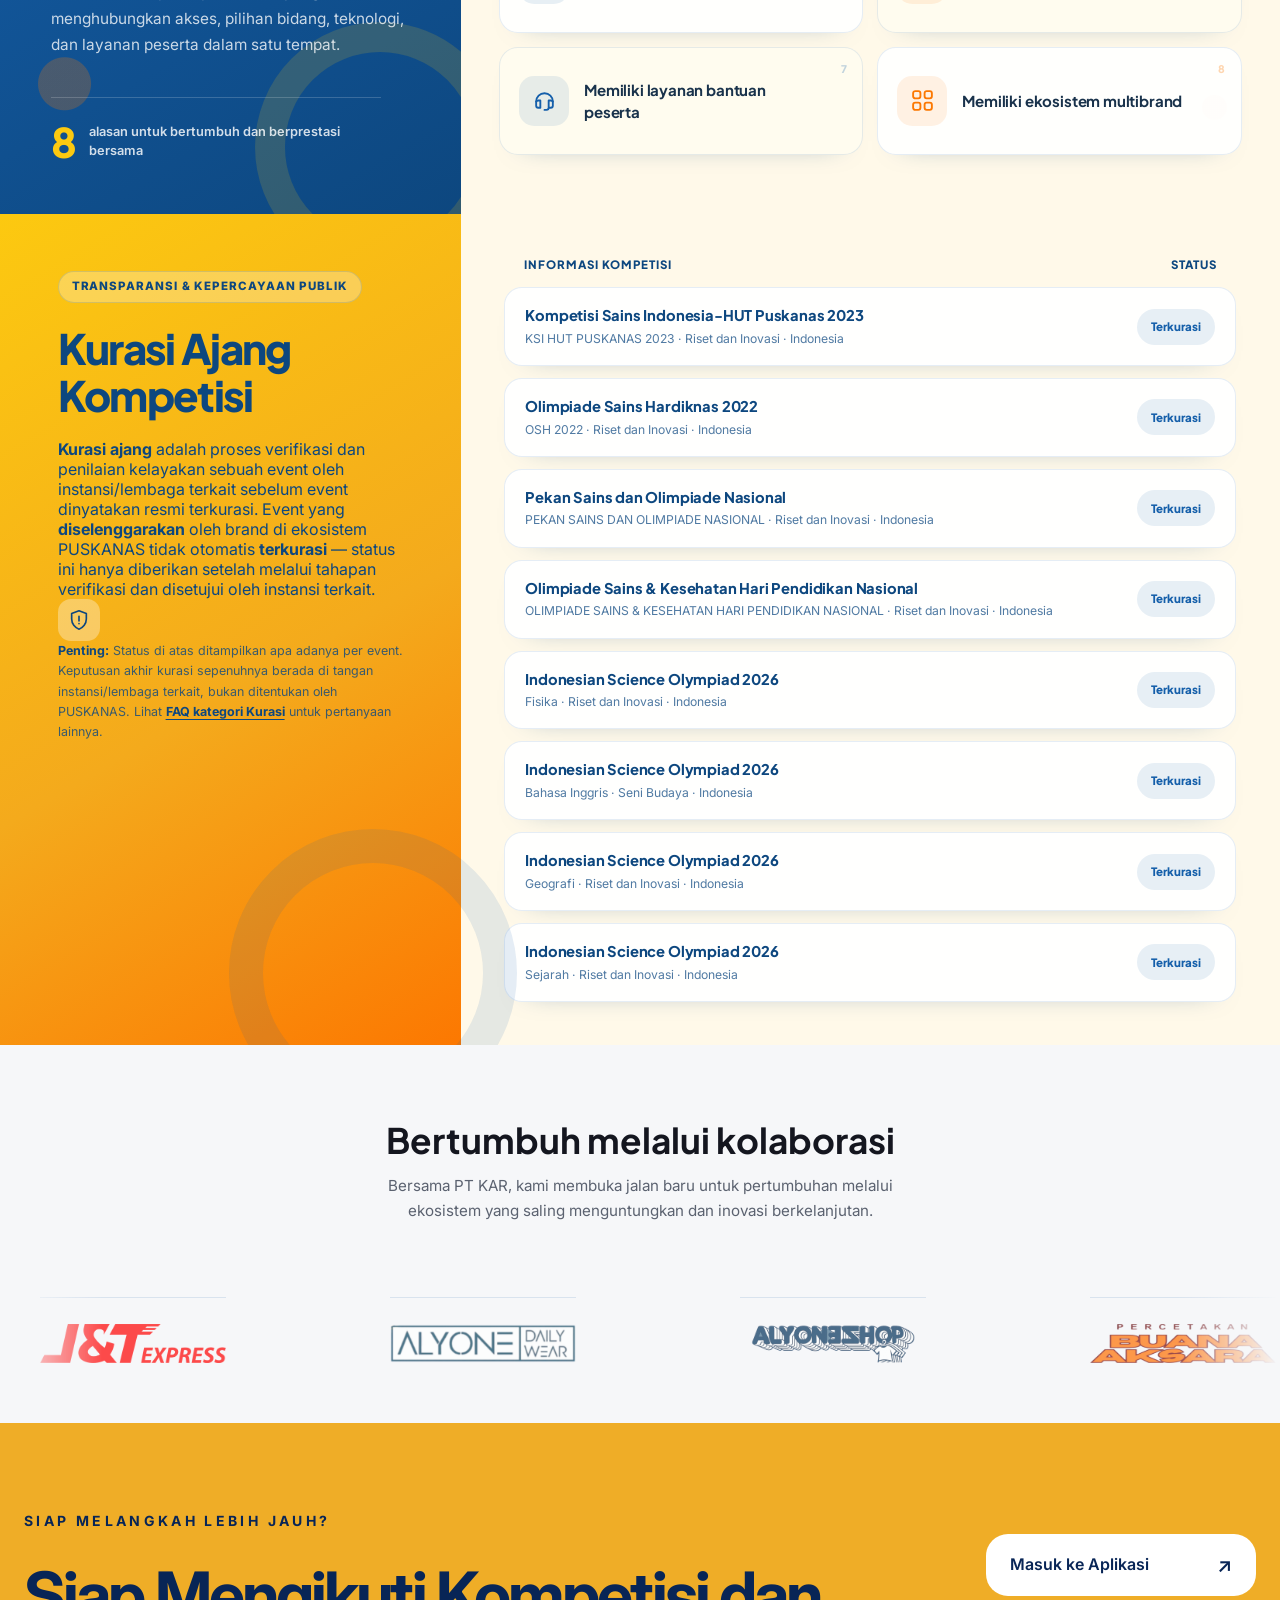
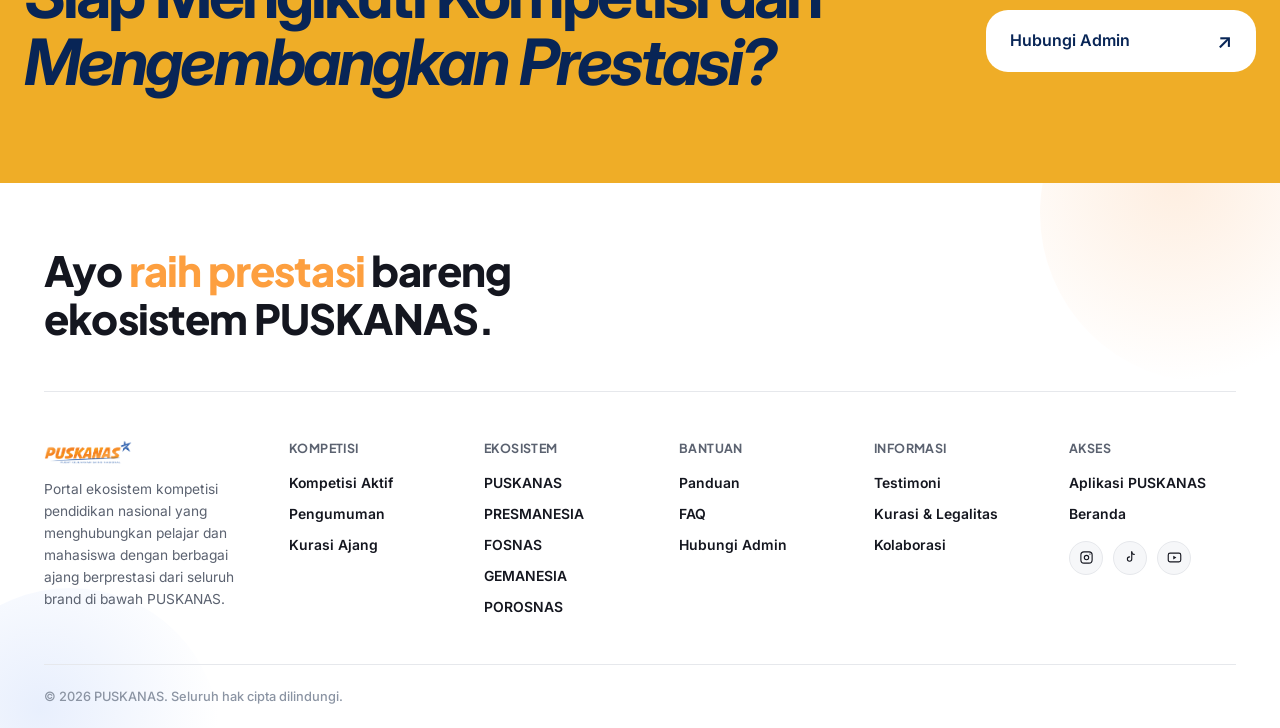
==== commit c01e5d5c: "link" ====
--- a/index.html
+++ b/index.html
@@ -154,7 +154,7 @@
             <p>Cari dan daftar kompetisi favoritmu ke mana pun kamu pergi. Unduh aplikasi kami di iOS App Store atau Android Play Store.</p>
             <div class="store-badges">
 
-              <a href="#" class="store-badge">
+              <a href="https://play.google.com/store/apps/details?id=com.namlastcorp.newgen_pusk&pcampaignid=web_share" class="store-badge">
       
   <svg
     class="google-play-icon"
--- a/style.css
+++ b/style.css
@@ -5375,22 +5375,9 @@
   letter-spacing: -0.04em;
   line-height: 1.12;
 }
-
-.kurasi-v4__intro > p {
-  max-width: 480px;
-  margin: 0;
-  color: rgba(12, 71, 127, 0.82);
-  font-size: 0.95rem;
-  line-height: 1.75;
-}
-
-.kurasi-v4__intro > p strong {
-  color: var(--kurasi-blue-dark);
-  font-weight: 700;
-}
-
-.kurasi-v4__disclaimer {
-  display: grid;
+  .mitra-logo img {
+  height: 36px;
+splay: grid;
   grid-template-columns: 42px minmax(0, 1fr);
   gap: 14px;
   align-items: start;
@@ -5663,6 +5650,7 @@
   animation: marquee 26s linear infinite;
 }
 .mitra-logo {
+  width: 350px;
   display: inline-flex;
   align-items: center;
   padding: 0 40px;
@@ -5673,7 +5661,7 @@
   opacity: 0.7;
 }
 .mitra-logo img {
-  height: 36px;
+  height: 66px;
   width: auto;
   object-fit: contain;
 }
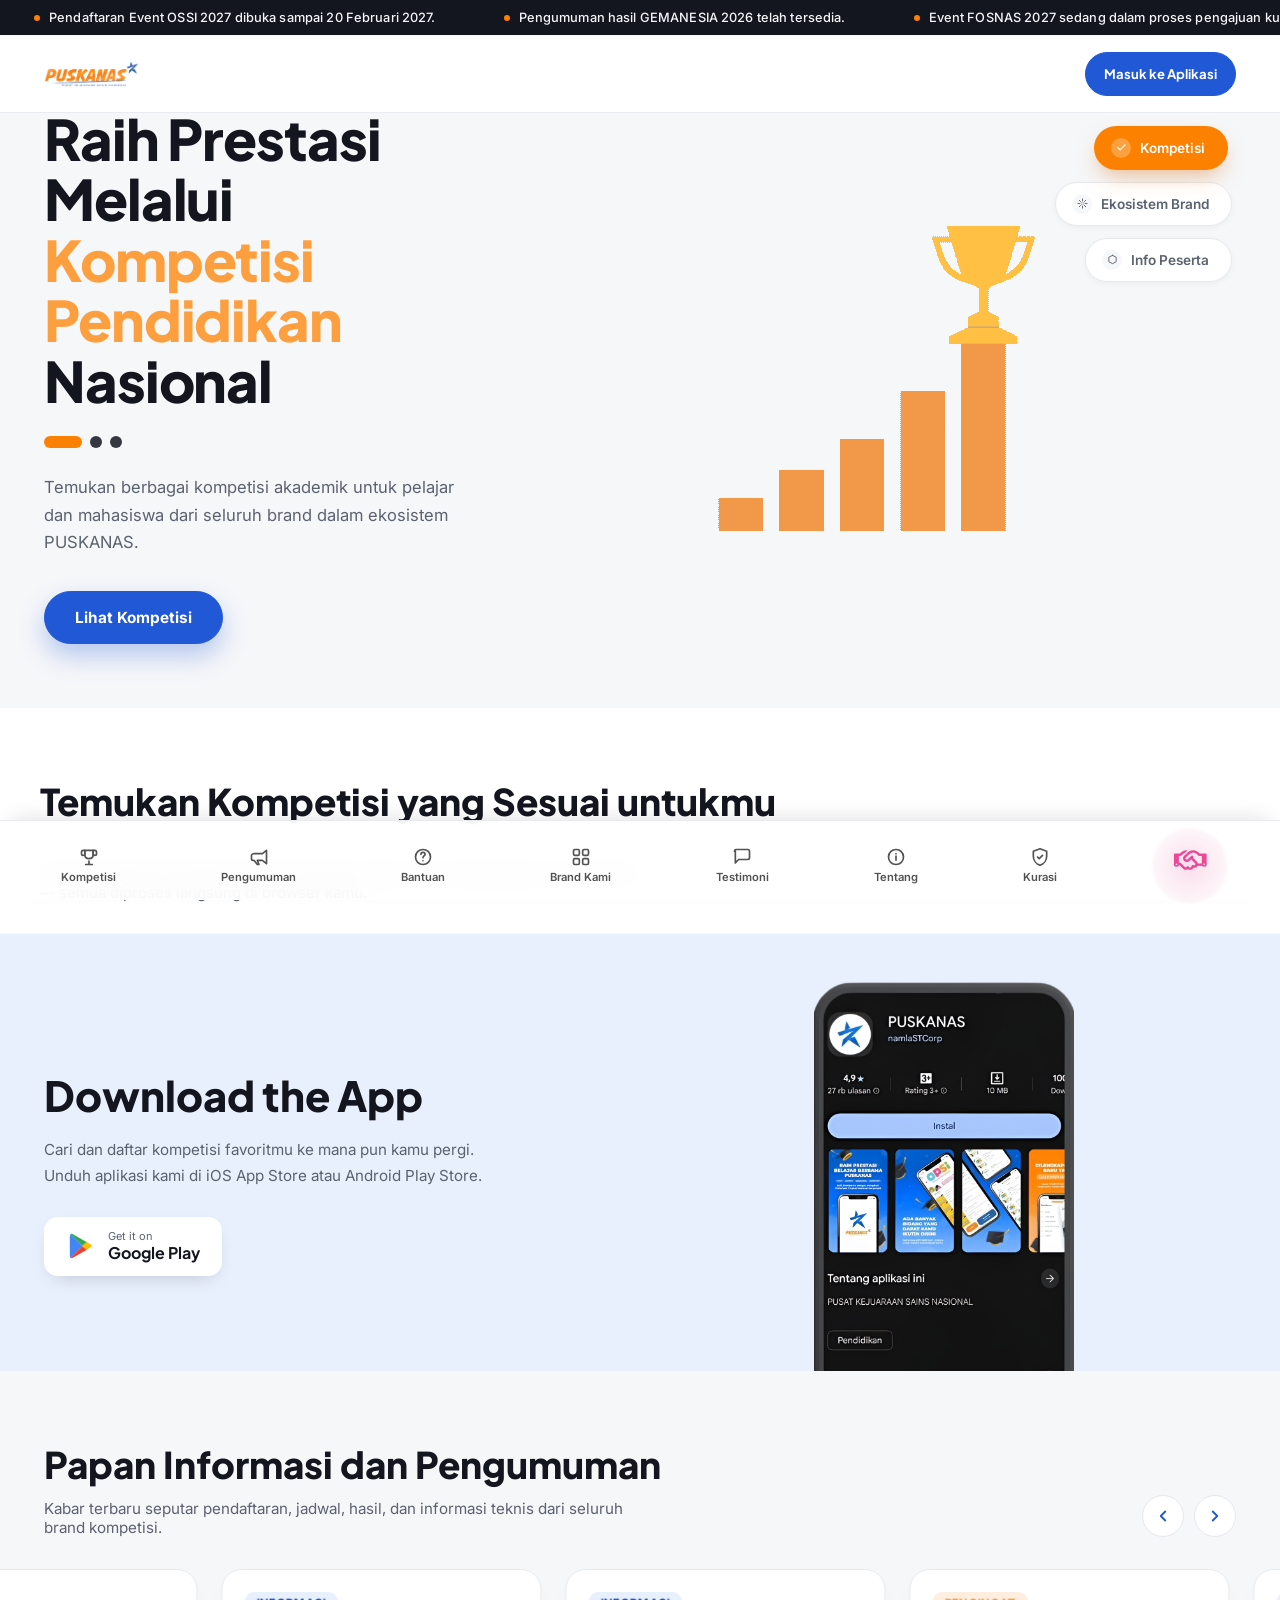
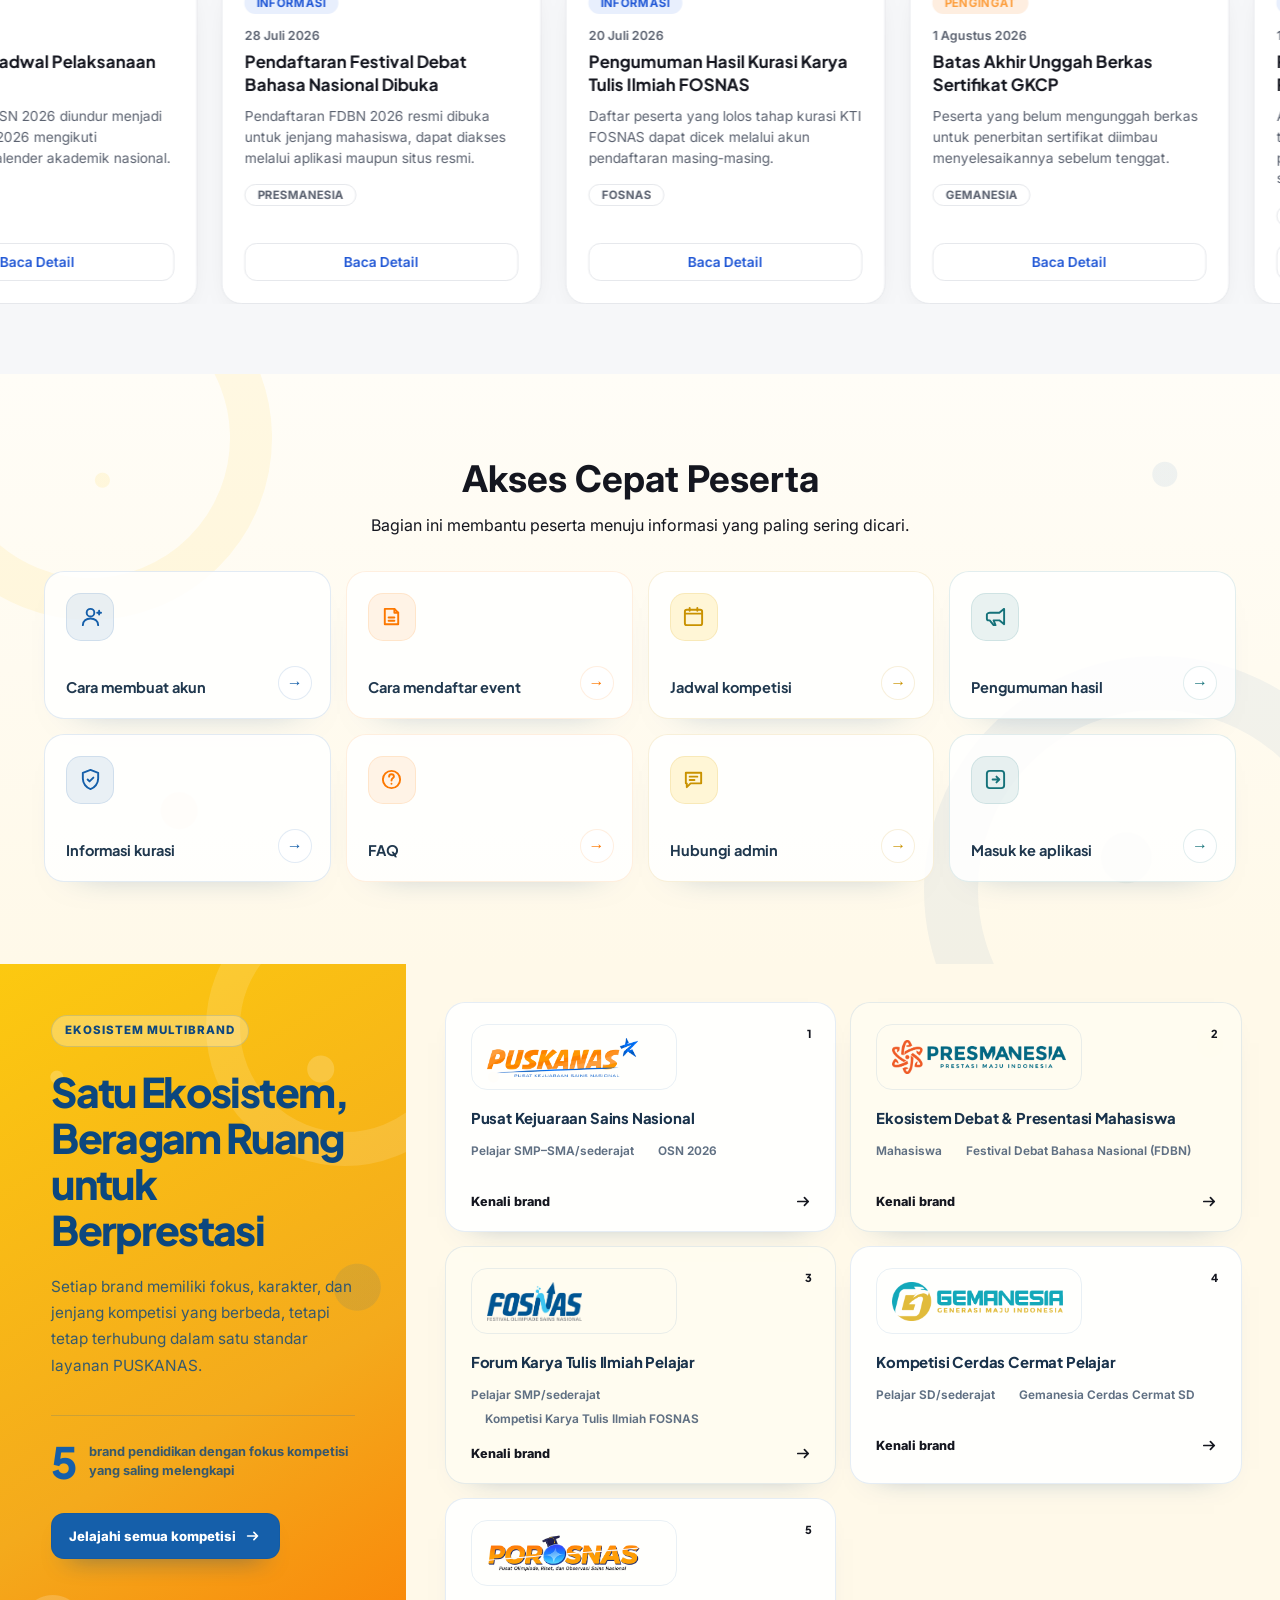
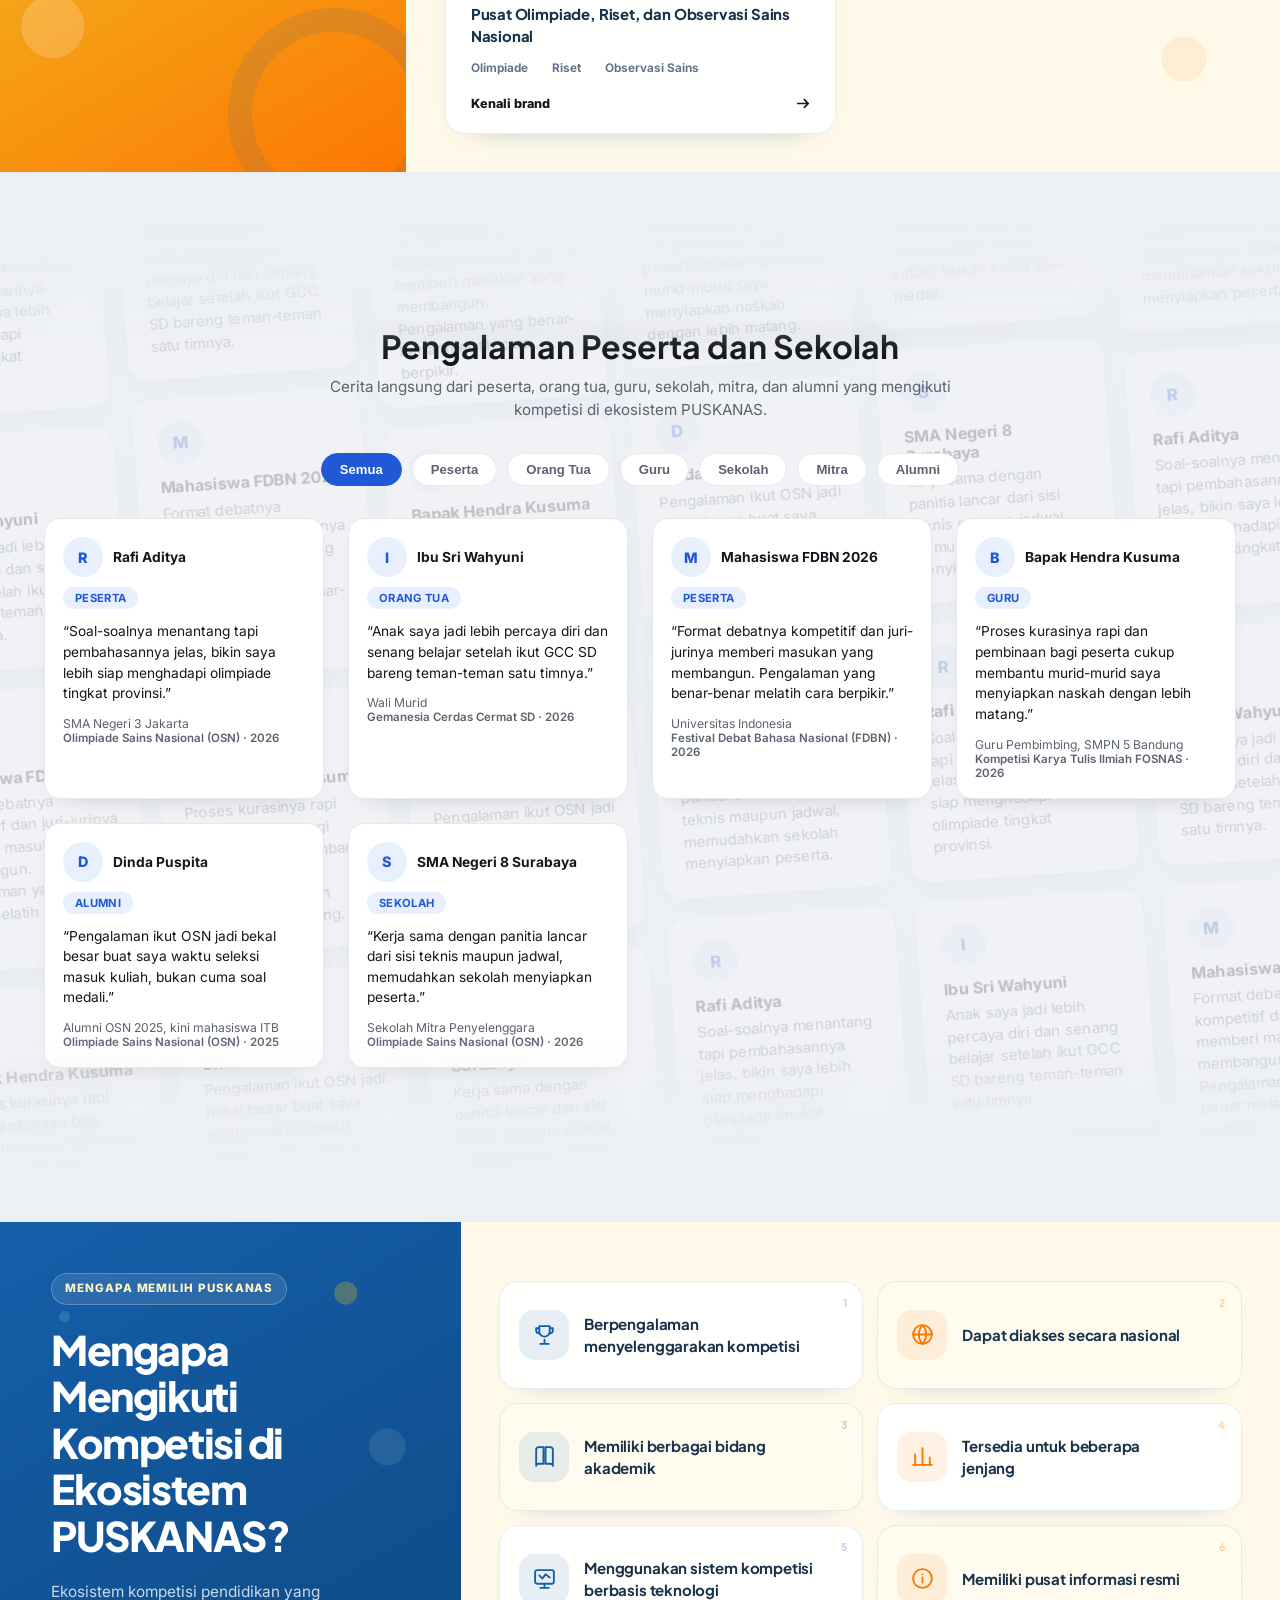
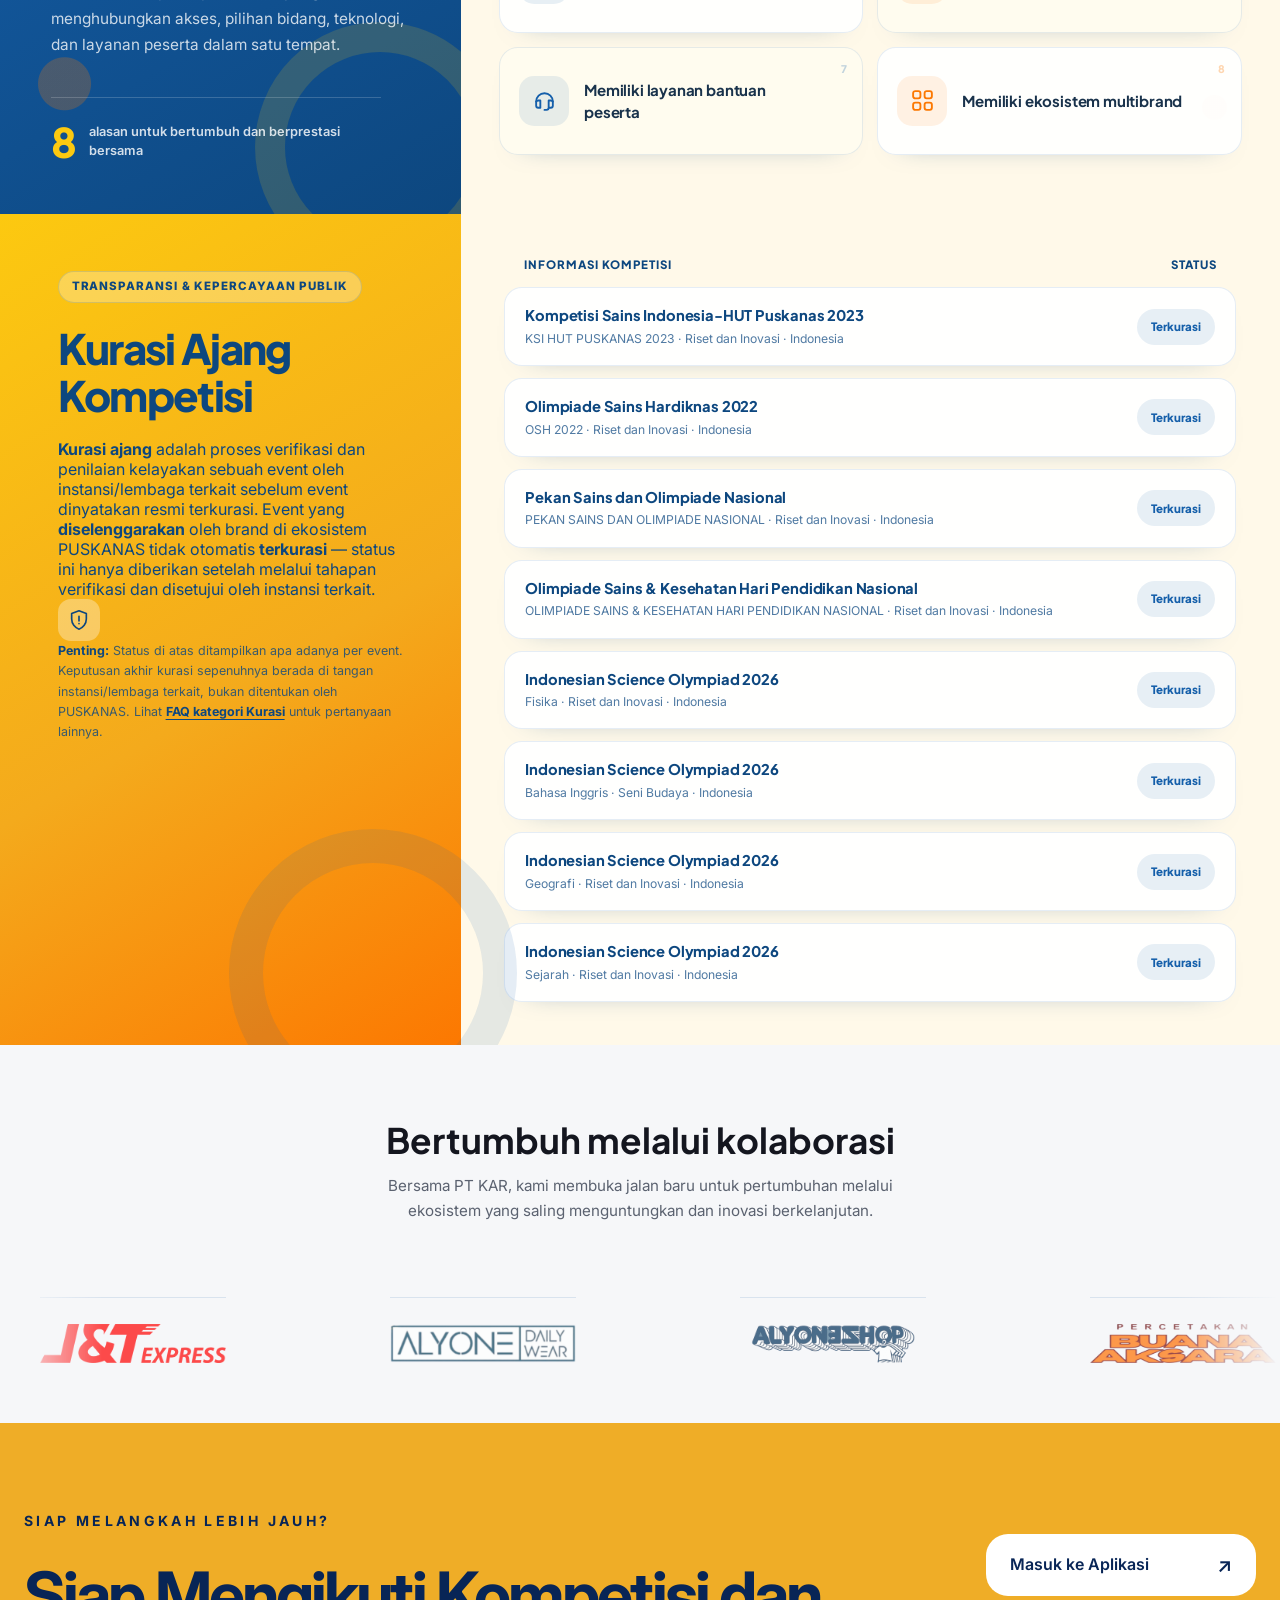
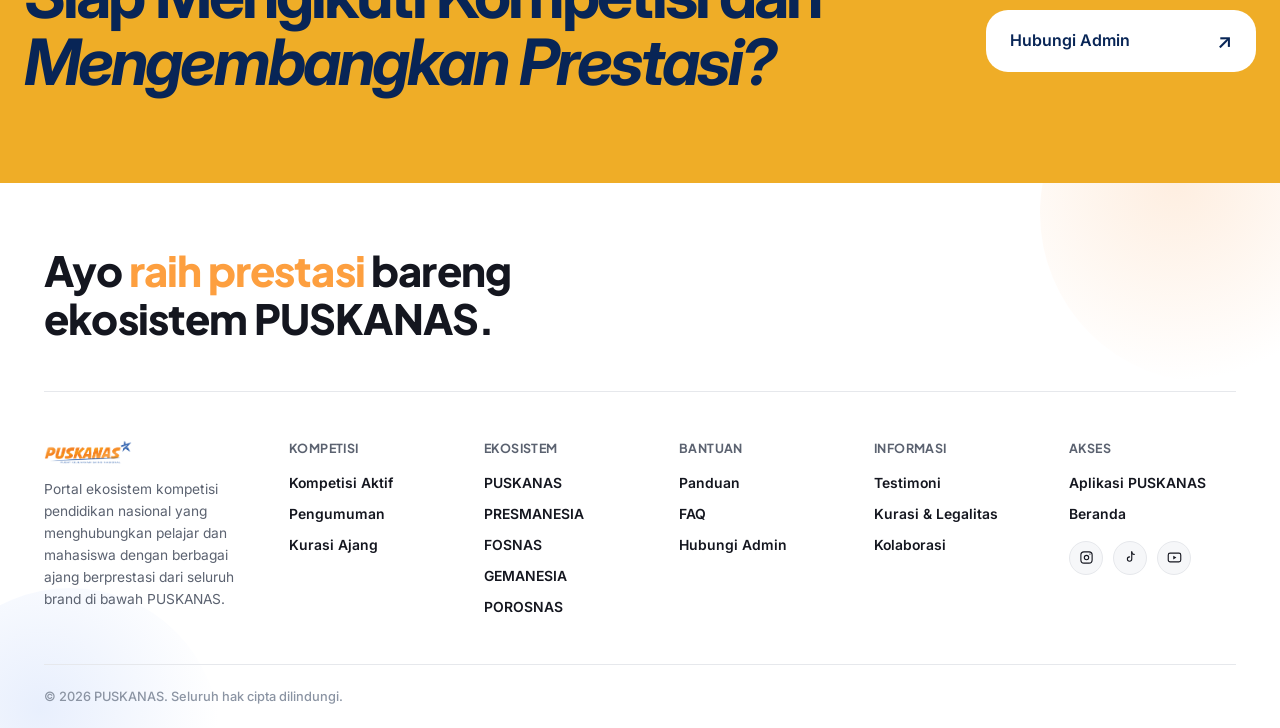
==== commit 1f80fa37: "no" ====
--- a/index.html
+++ b/index.html
@@ -611,7 +611,7 @@
     <div class="closing-cta__actions">
       <a
         class="closing-cta__button"
-        href="#aplikasi"
+        href="https://app.puskanas.id/#reg"
         aria-label="Masuk ke Aplikasi PUSKANAS"
       >
         <span>Masuk ke Aplikasi</span>
@@ -620,7 +620,7 @@
     
       <a
         class="closing-cta__button"
-        href="#kontak"
+        href="wa.me/6281225000794"
         aria-label="Hubungi Admin PUSKANAS"
       >
         <span>Hubungi Admin</span>
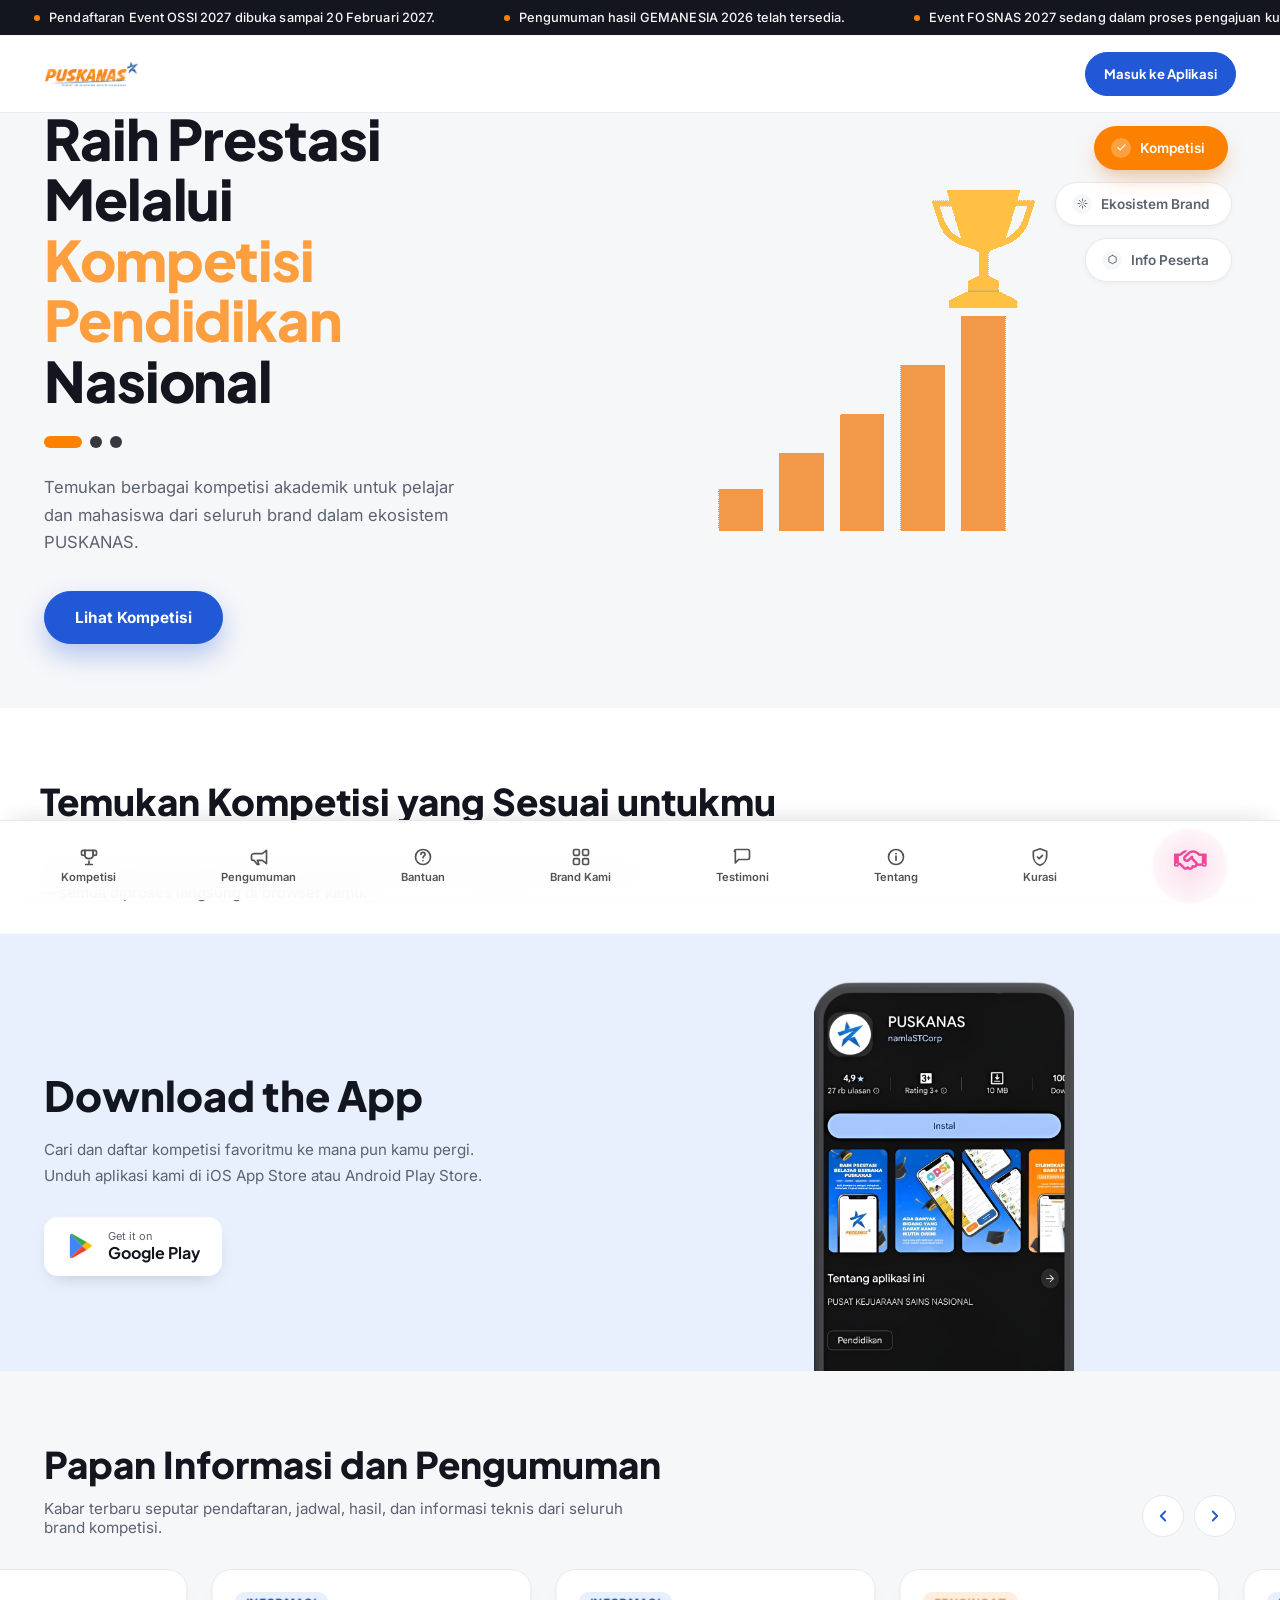
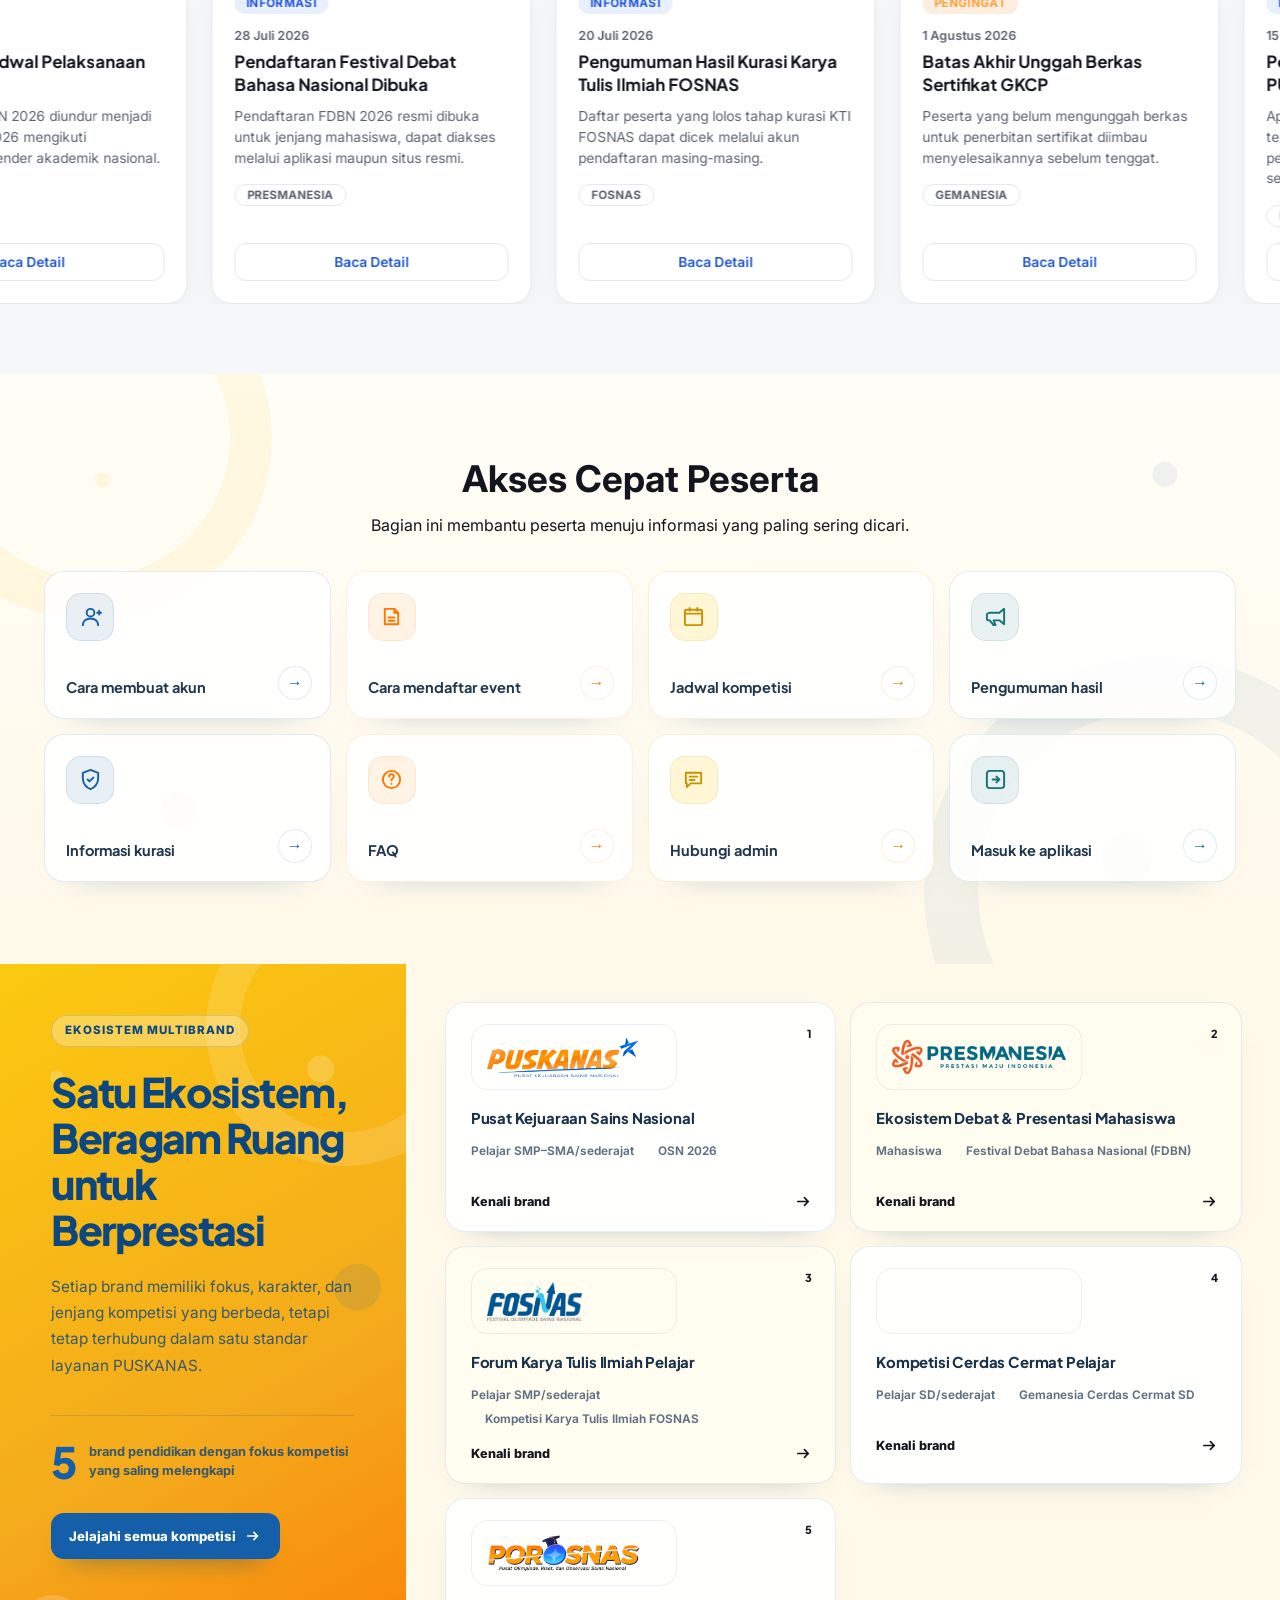
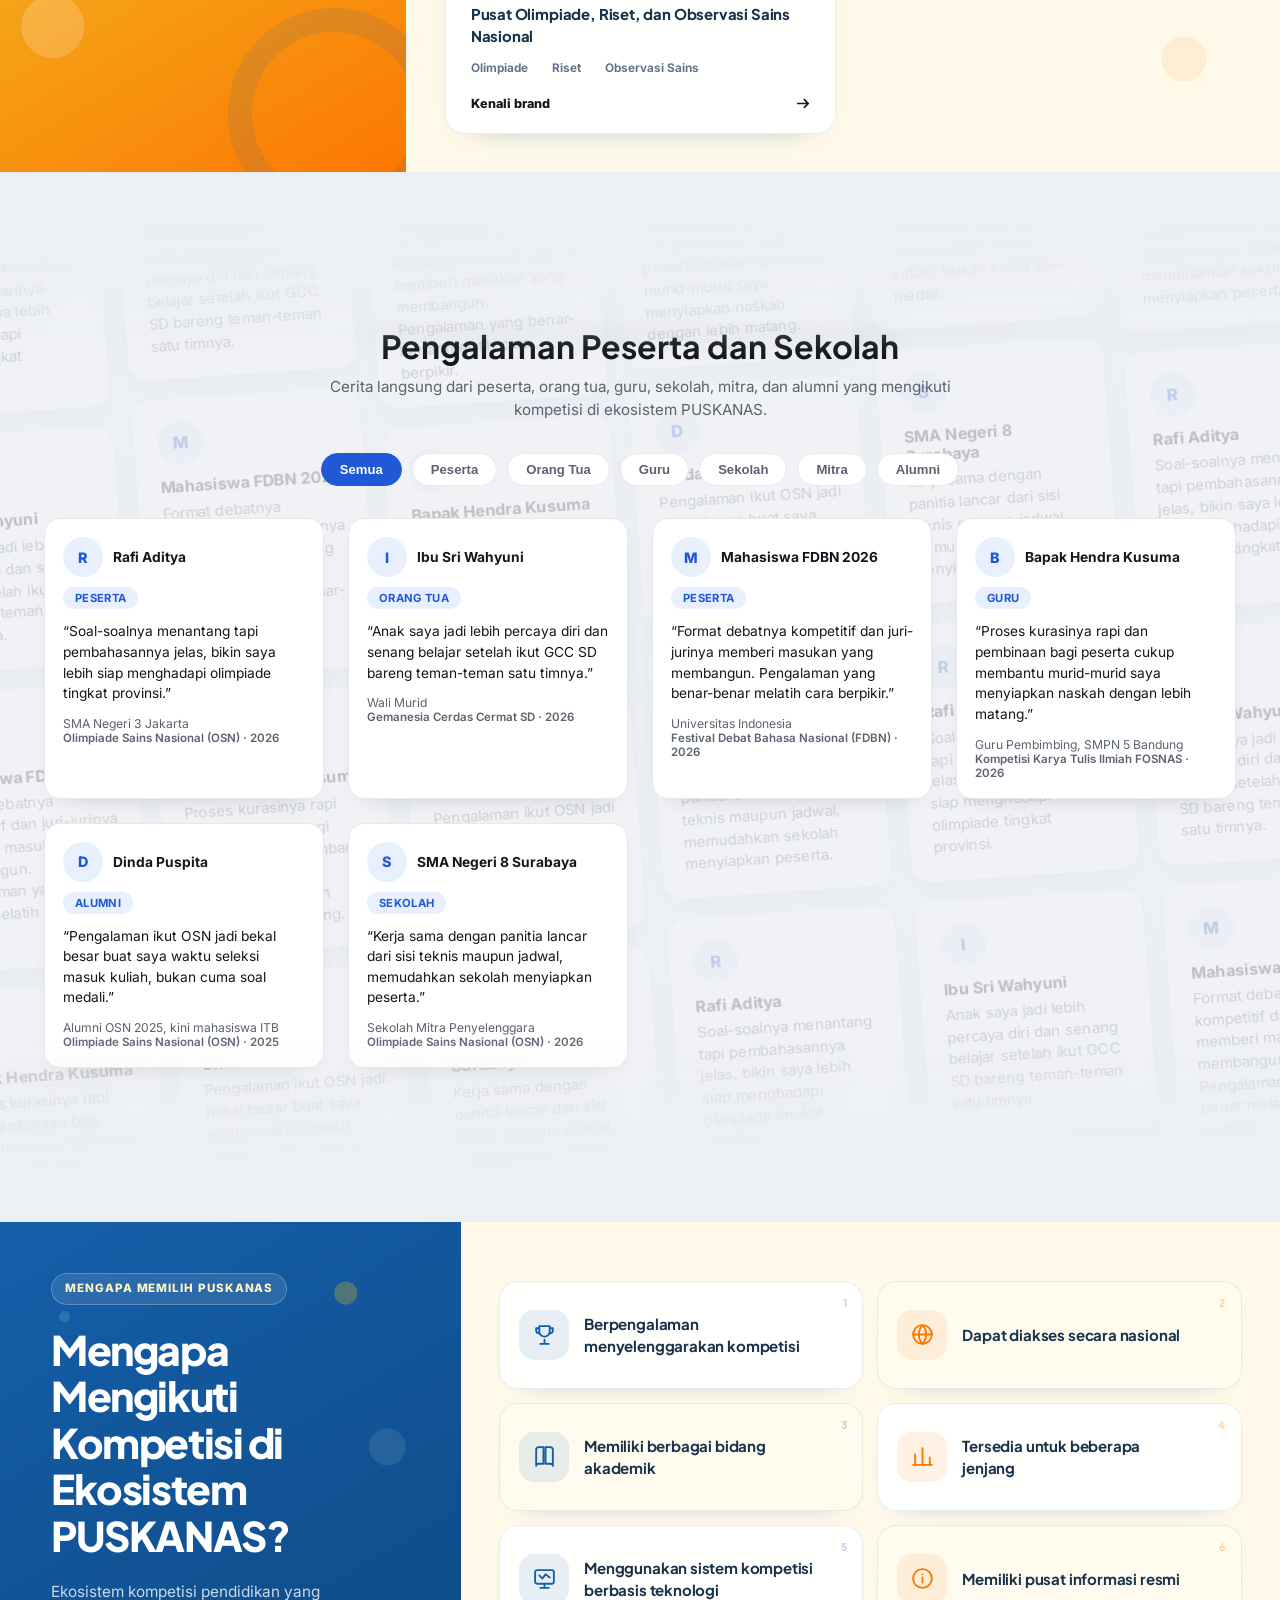
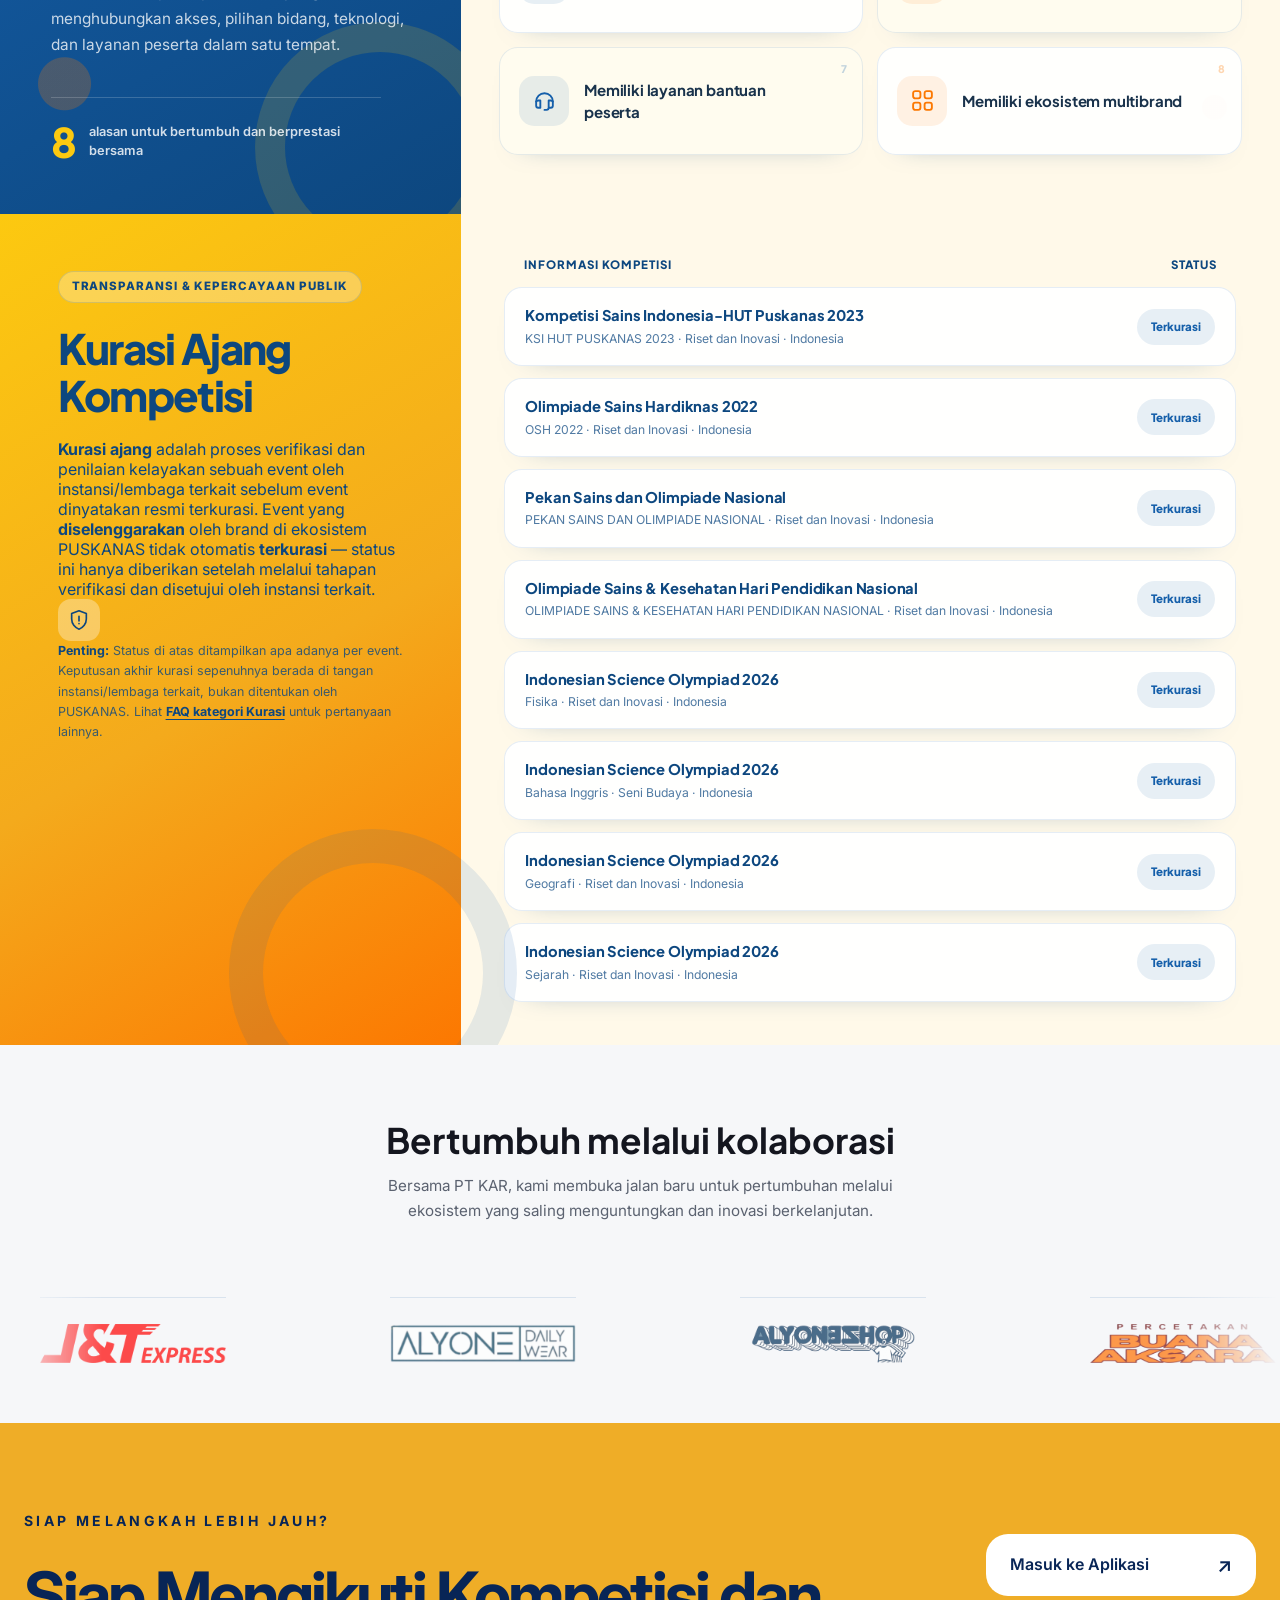
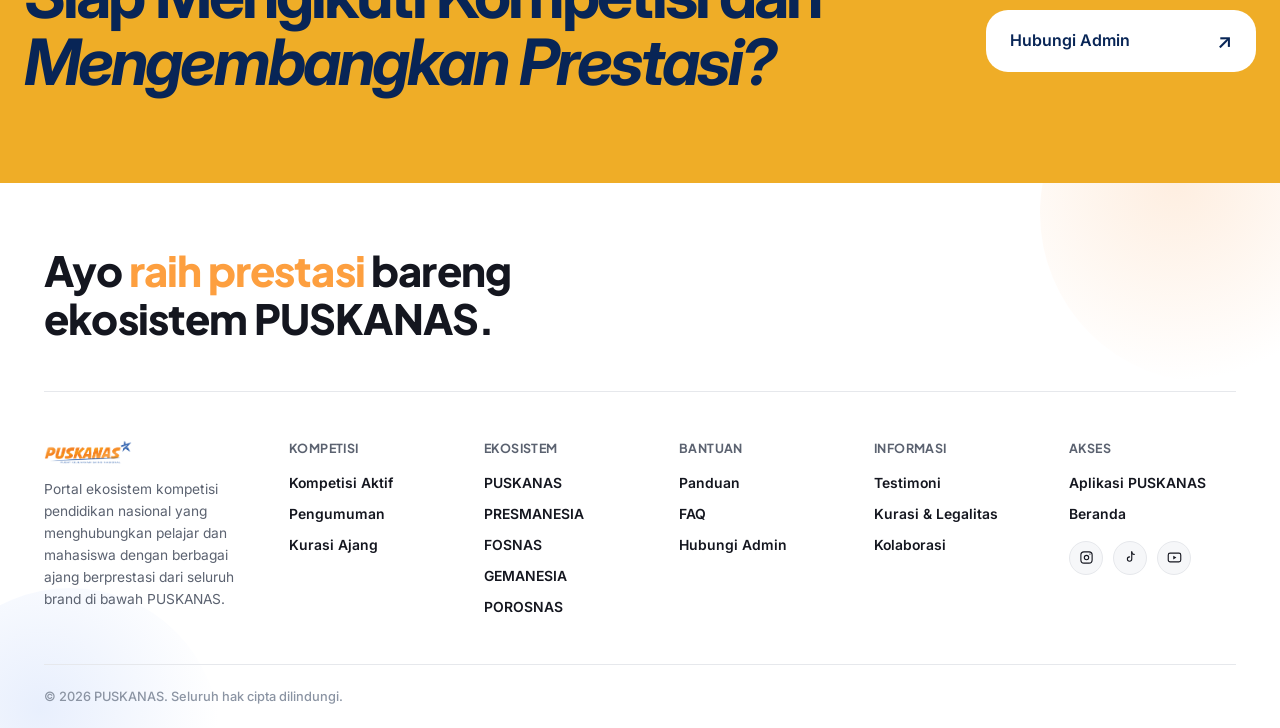
==== commit 0feddf38: "js" ====
--- a/index.html
+++ b/index.html
@@ -620,7 +620,7 @@
     
       <a
         class="closing-cta__button"
-        href="wa.me/6281225000794"
+        href="https://wa.me/6281225000794"
         aria-label="Hubungi Admin PUSKANAS"
       >
         <span>Hubungi Admin</span>
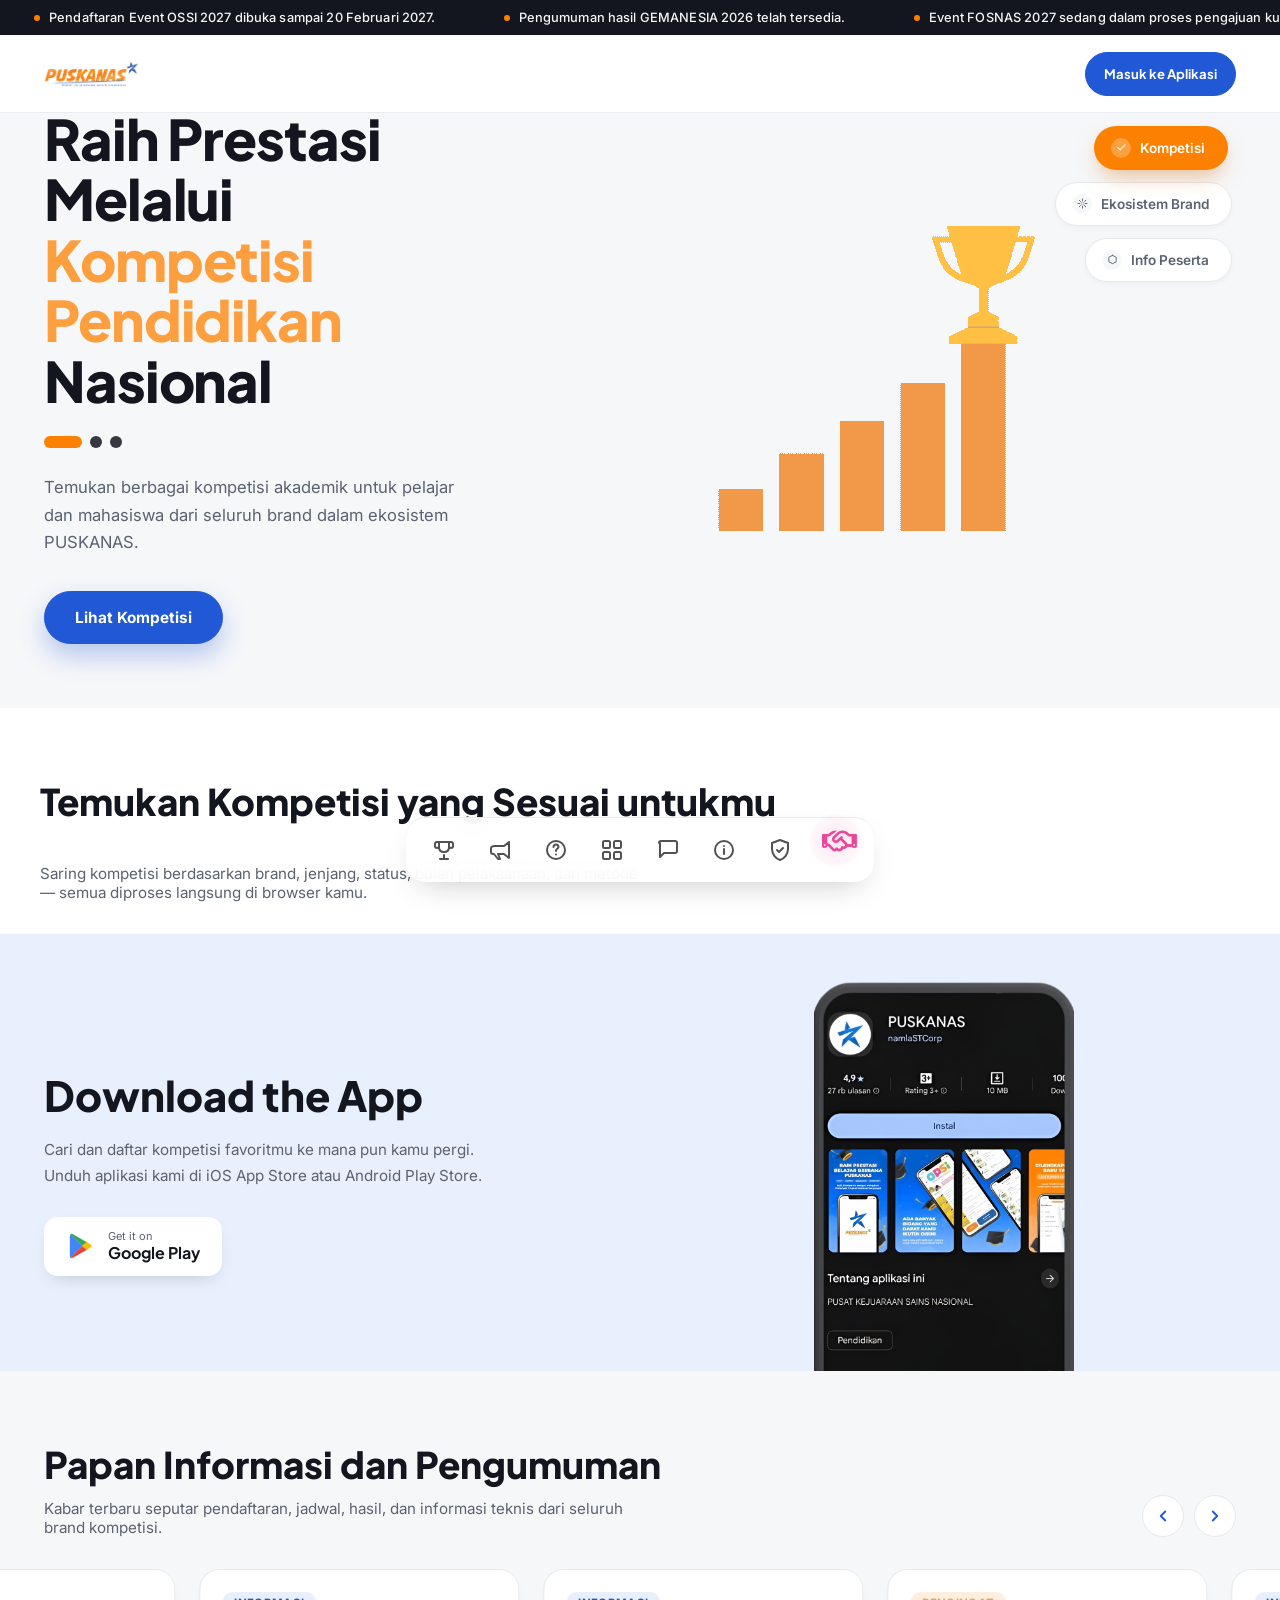
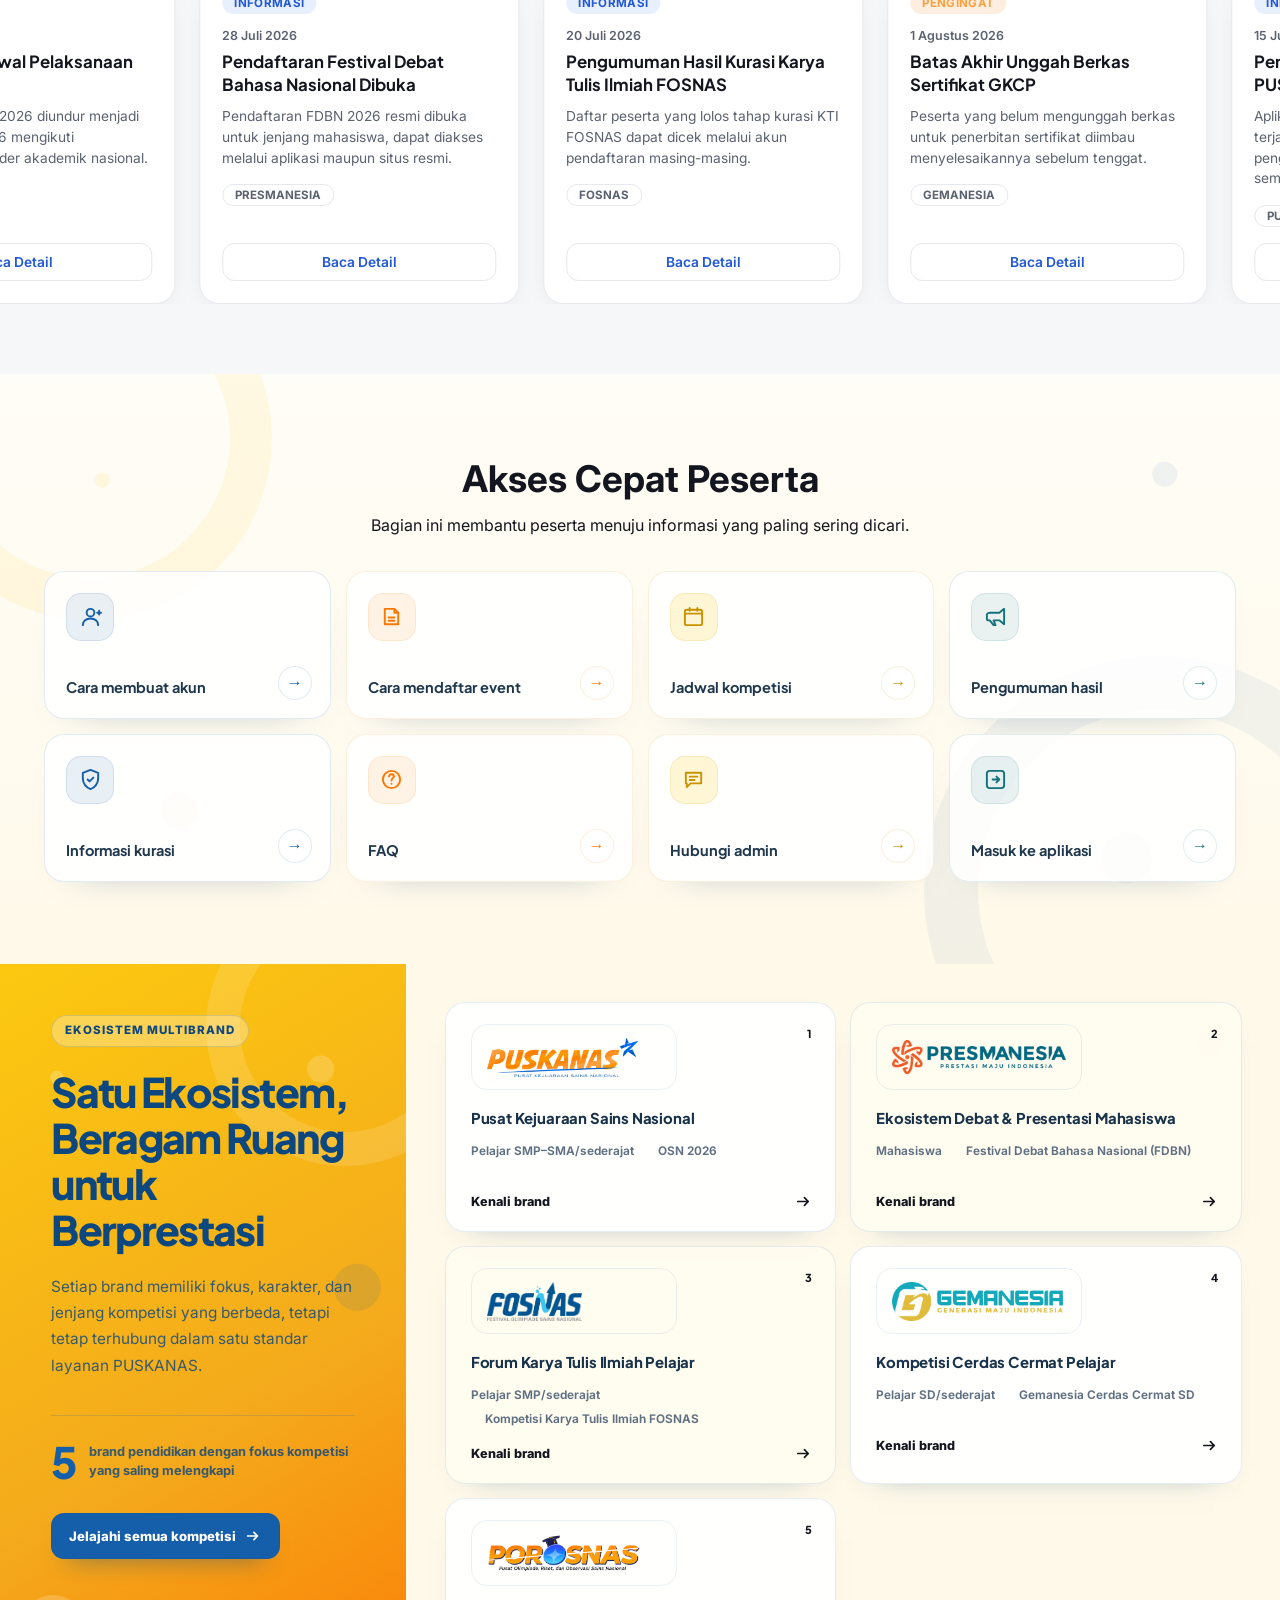
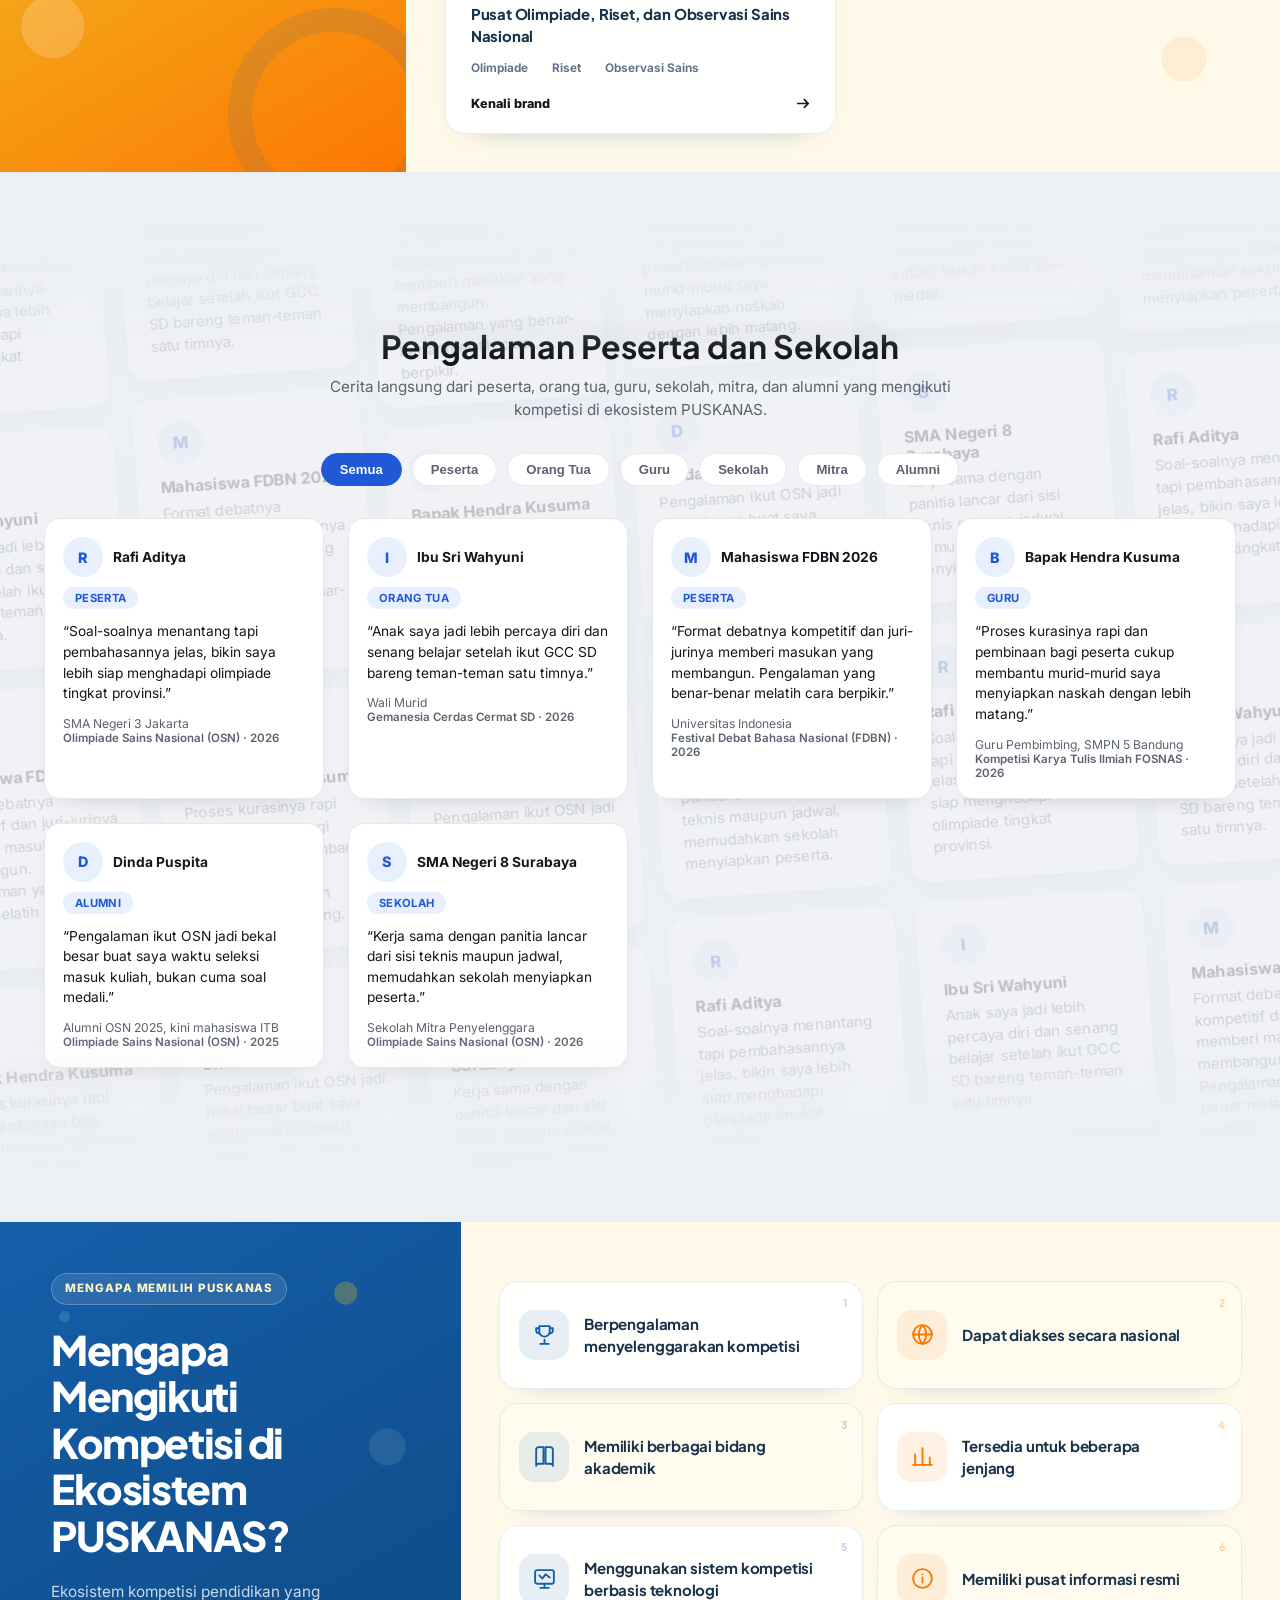
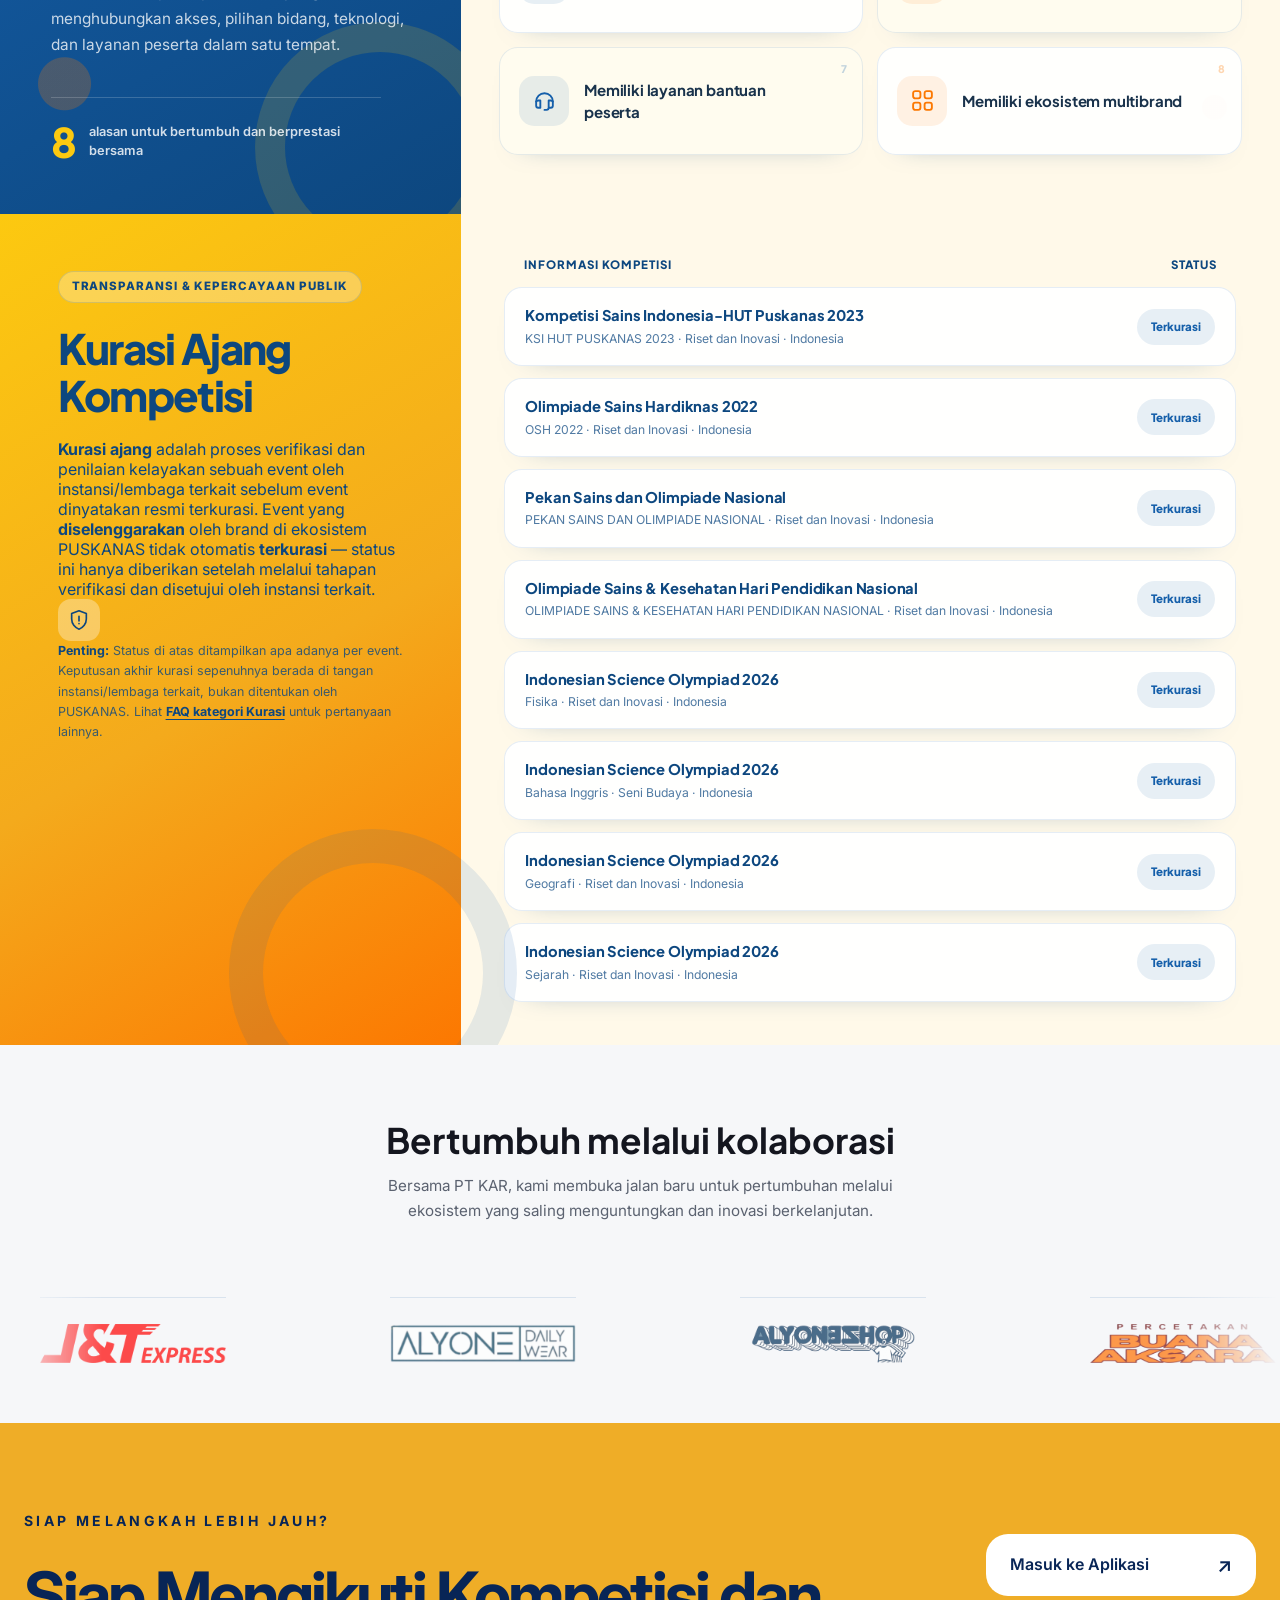
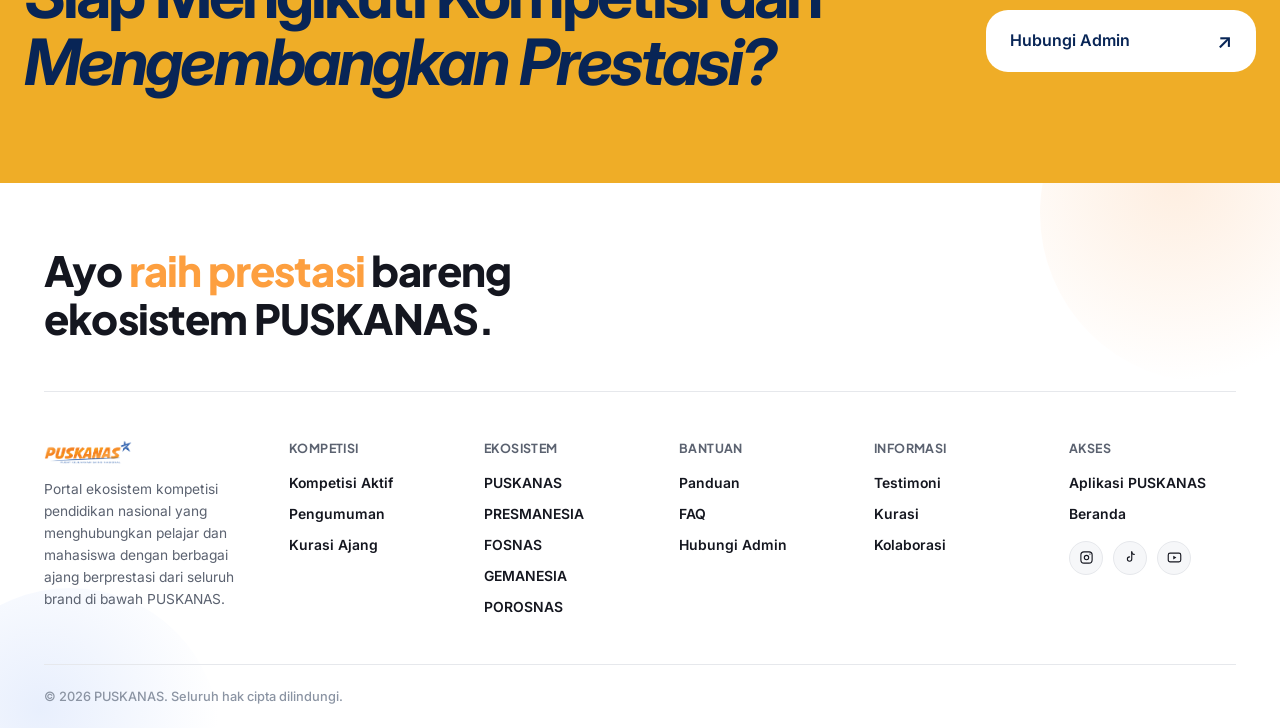
==== commit 1f0ecf07: "dock" ====
--- a/index.html
+++ b/index.html
@@ -636,8 +636,8 @@
   <div class="dock-wrap">
     <nav class="dock" id="dock">
       <div class="dock-item" data-target="#filter-kompetisi">
-        <span class="dock-glow"></span>
         <span class="dock-face">
+            <span class="dock-glow"></span>
             <svg viewBox="0 0 24 24" fill="none" stroke-linecap="round" stroke-linejoin="round">
               <path d="M8 21H16M12 17V21M7 4H17V9C17 12 15 14 12 14C9 14 7 12 7 9V4Z" stroke-width="2"/>
               <path d="M5 4H7V8C7 9 6 10 5 10C4 10 3 9 3 8V6C3 5 4 4 5 4Z" stroke-width="2"/>
@@ -647,8 +647,8 @@
         </span>
       </div>
       <div class="dock-item" data-target="#papan-pengumuman">
-        <span class="dock-glow"></span>
         <span class="dock-face">
+            <span class="dock-glow"></span>
             <svg viewBox="0 0 24 24" fill="none" stroke-linecap="round" stroke-linejoin="round">
               <path d="M3 10V14C3 15 4 16 5 16H6L10 21H12L10 16H16L21 20V4L16 8H10H6C5 8 3 9 3 10Z" stroke-width="2"/>
             </svg>
@@ -656,8 +656,8 @@
         </span>
       </div>
       <div class="dock-item" data-target="#akses-cepat">
-        <span class="dock-glow"></span>
         <span class="dock-face">
+            <span class="dock-glow"></span>
             <svg viewBox="0 0 24 24" fill="none" stroke-linecap="round" stroke-linejoin="round">
               <circle cx="12" cy="12" r="9" stroke-width="2"/>
               <path d="M9.5 9C9.5 7.5 10.5 6.5 12 6.5C13.5 6.5 14.5 7.5 14.5 9C14.5 10.5 12 10.5 12 13" stroke-width="2"/>
@@ -667,8 +667,8 @@
         </span>
       </div>
       <div class="dock-item" data-target="#ekosistem-brand">
-        <span class="dock-glow"></span>
         <span class="dock-face">
+            <span class="dock-glow"></span>
             <svg viewBox="0 0 24 24" fill="none" stroke-linecap="round" stroke-linejoin="round">
               <rect x="3" y="3" width="7" height="7" rx="1.5" stroke-width="2"/>
               <rect x="14" y="3" width="7" height="7" rx="1.5" stroke-width="2"/>
@@ -679,8 +679,8 @@
         </span>
       </div>
       <div class="dock-item" data-target="#testimoni">
-        <span class="dock-glow"></span>
         <span class="dock-face">
+            <span class="dock-glow"></span>
             <svg viewBox="0 0 24 24" fill="none" stroke-linecap="round" stroke-linejoin="round">
               <path d="M3 5C3 3.9 3.9 3 5 3H19C20.1 3 21 3.9 21 5V13C21 14.1 20.1 15 19 15H8L4 19V5Z" stroke-width="2"/>
             </svg>
@@ -688,8 +688,8 @@
         </span>
       </div>
       <div class="dock-item" data-target="#alasan">
-        <span class="dock-glow"></span>
         <span class="dock-face">
+            <span class="dock-glow"></span>
             <svg viewBox="0 0 24 24" fill="none" stroke-linecap="round" stroke-linejoin="round">
               <circle cx="12" cy="12" r="9" stroke-width="2"/>
               <path d="M12 11V16" stroke-width="2"/>
@@ -699,8 +699,8 @@
         </span>
       </div>
       <div class="dock-item" data-target="#kurasi">
-        <span class="dock-glow"></span>
         <span class="dock-face">
+            <span class="dock-glow"></span>
             <svg viewBox="0 0 24 24" fill="none" stroke-linecap="round" stroke-linejoin="round">
               <path d="M12 2L20 5V11C20 16 16.5 20.5 12 22C7.5 20.5 4 16 4 11V5L12 2Z" stroke-width="2"/>
               <path d="M9 12L11 14L15 10" stroke-width="2"/>
@@ -709,8 +709,8 @@
         </span>
       </div>
       <div class="dock-item" data-target="#kolaborasi">
-        <span class="dock-glow"></span>
         <span class="dock-face">
+            <span class="dock-glow"></span>
             <i class="fa-regular fa-handshake"></i>
             <span class="dock-label">Kolaborasi</span>
         </span>
--- a/style.css
+++ b/style.css
@@ -2368,6 +2368,23 @@
   background: var(--g-blue);
   color: #fff;
 }
+/* Wrapper animasi buka/tutup laci: grid-template-rows 0fr->1fr adalah
+   trik CSS native buat animate "height:auto" tanpa JS. Selector
+   ".guidev2-item > .guidev2-collapse" sengaja dipakai (bukan cuma
+   ".guidev2-collapse") supaya menang specificity dari UA stylesheet
+   "details:not([open]) > *:not(summary){display:none}" yang bikin
+   konten details ketutup tanpa animasi kalau nggak di-override. */
+.guidev2-item > .guidev2-collapse {
+  display: grid;
+  grid-template-rows: 0fr;
+  transition: grid-template-rows 0.32s cubic-bezier(0.4, 0, 0.2, 1);
+}
+.guidev2-item[open] > .guidev2-collapse {
+  grid-template-rows: 1fr;
+}
+.guidev2-collapse > .guidev2-body {
+  overflow: hidden;
+}
 .guidev2-body {
   display: grid;
   grid-template-columns: minmax(0, 1.35fr) minmax(270px, 0.65fr);
@@ -3051,6 +3068,112 @@
     opacity: 0;
     max-height: 0;
     margin-top: 0;
+  }
+}
+
+/* Desktop-only: dock jadi floating pill mengambang di tengah ala macOS dock,
+   ikon magnify+lift saat hover, label jadi tooltip yang muncul di atas ikon.
+   Scope persis kebalikan dari breakpoint mobile (max-width:640px) di bawah,
+   jadi tampilan mobile tidak tersentuh sama sekali. */
+@media (min-width: 641px) {
+  .dock-wrap {
+    left: 50%;
+    right: auto;
+    bottom: 18px;
+    transform: translateX(-50%);
+  }
+  .dock {
+    width: max-content;
+    justify-content: center;
+    align-items: center;
+    gap: 4px;
+    padding: 10px 12px;
+    border-radius: 20px;
+    box-shadow: 0 12px 32px -14px rgba(20, 22, 31, 0.28);
+  }
+  .dock-face {
+    padding: 10px 14px;
+    transition: transform 0.2s cubic-bezier(0.34, 1.56, 0.64, 1);
+  }
+  .dock-face svg,
+  .dock-face i {
+    width: 24px;
+    height: 24px;
+    font-size: 24px;
+  }
+  .dock-item.active .dock-face {
+    transform: translateY(-6px) scale(1.15);
+  }
+  /* Label default disembunyikan; muncul sebagai tooltip di atas ikon saat hover. */
+  .dock-label {
+    position: absolute;
+    left: 50%;
+    bottom: calc(100% + 10px);
+    z-index: 3;
+    width: max-content;
+    max-width: 160px;
+    max-height: none;
+    margin-top: 0;
+    padding: 5px 10px;
+    border-radius: 6px;
+    background: #ffffff;
+    font-size: 0.8rem;
+    font-weight: 700;
+    box-shadow: 0 6px 16px rgba(20, 22, 31, 0.2);
+    opacity: 0;
+    pointer-events: none;
+    transform: translate(-50%, 4px);
+    transition:
+      opacity 0.16s ease,
+      transform 0.16s ease;
+  }
+  /* Warna teks tooltip mengikuti warna ikon masing-masing, sama seperti mobile. */
+  .dock-item:nth-child(1) .dock-label {
+    color: #3b82f6;
+  }
+  .dock-item:nth-child(2) .dock-label {
+    color: #f97316;
+  }
+  .dock-item:nth-child(3) .dock-label {
+    color: #9333ea;
+  }
+  .dock-item:nth-child(4) .dock-label {
+    color: #22c55e;
+  }
+  .dock-item:nth-child(5) .dock-label {
+    color: #14b8a6;
+  }
+  .dock-item:nth-child(6) .dock-label {
+    color: #ef4444;
+  }
+  .dock-item:nth-child(7) .dock-label {
+    color: #6366f1;
+  }
+  .dock-item:nth-child(8) .dock-label {
+    color: #ec4899;
+  }
+  .dock-item.active .dock-glow {
+    opacity: 0.75;
+    transform: translate(-50%, -50%) scale(0.95);
+  }
+  /* Glow disamain sama bounding box item (face) biar rapi, ngga lebih kecil/gede dari itemnya. */
+  .dock-glow {
+    width: 48px;
+    height: 48px;
+  }
+}
+@media (min-width: 641px) and (hover: hover) and (pointer: fine) {
+  .dock-item:hover .dock-face {
+    transform: translateY(-8px) scale(1.2);
+  }
+  .dock-item:hover .dock-label {
+    opacity: 1;
+    max-height: none;
+    transform: translate(-50%, 0);
+  }
+  .dock-item:hover .dock-glow {
+    opacity: 0.6;
+    transform: translate(-50%, -50%) scale(0.9);
   }
 }
 
@@ -5669,4 +5792,4 @@
   .mitra-track {
     animation: none;
   }
-}
+}
